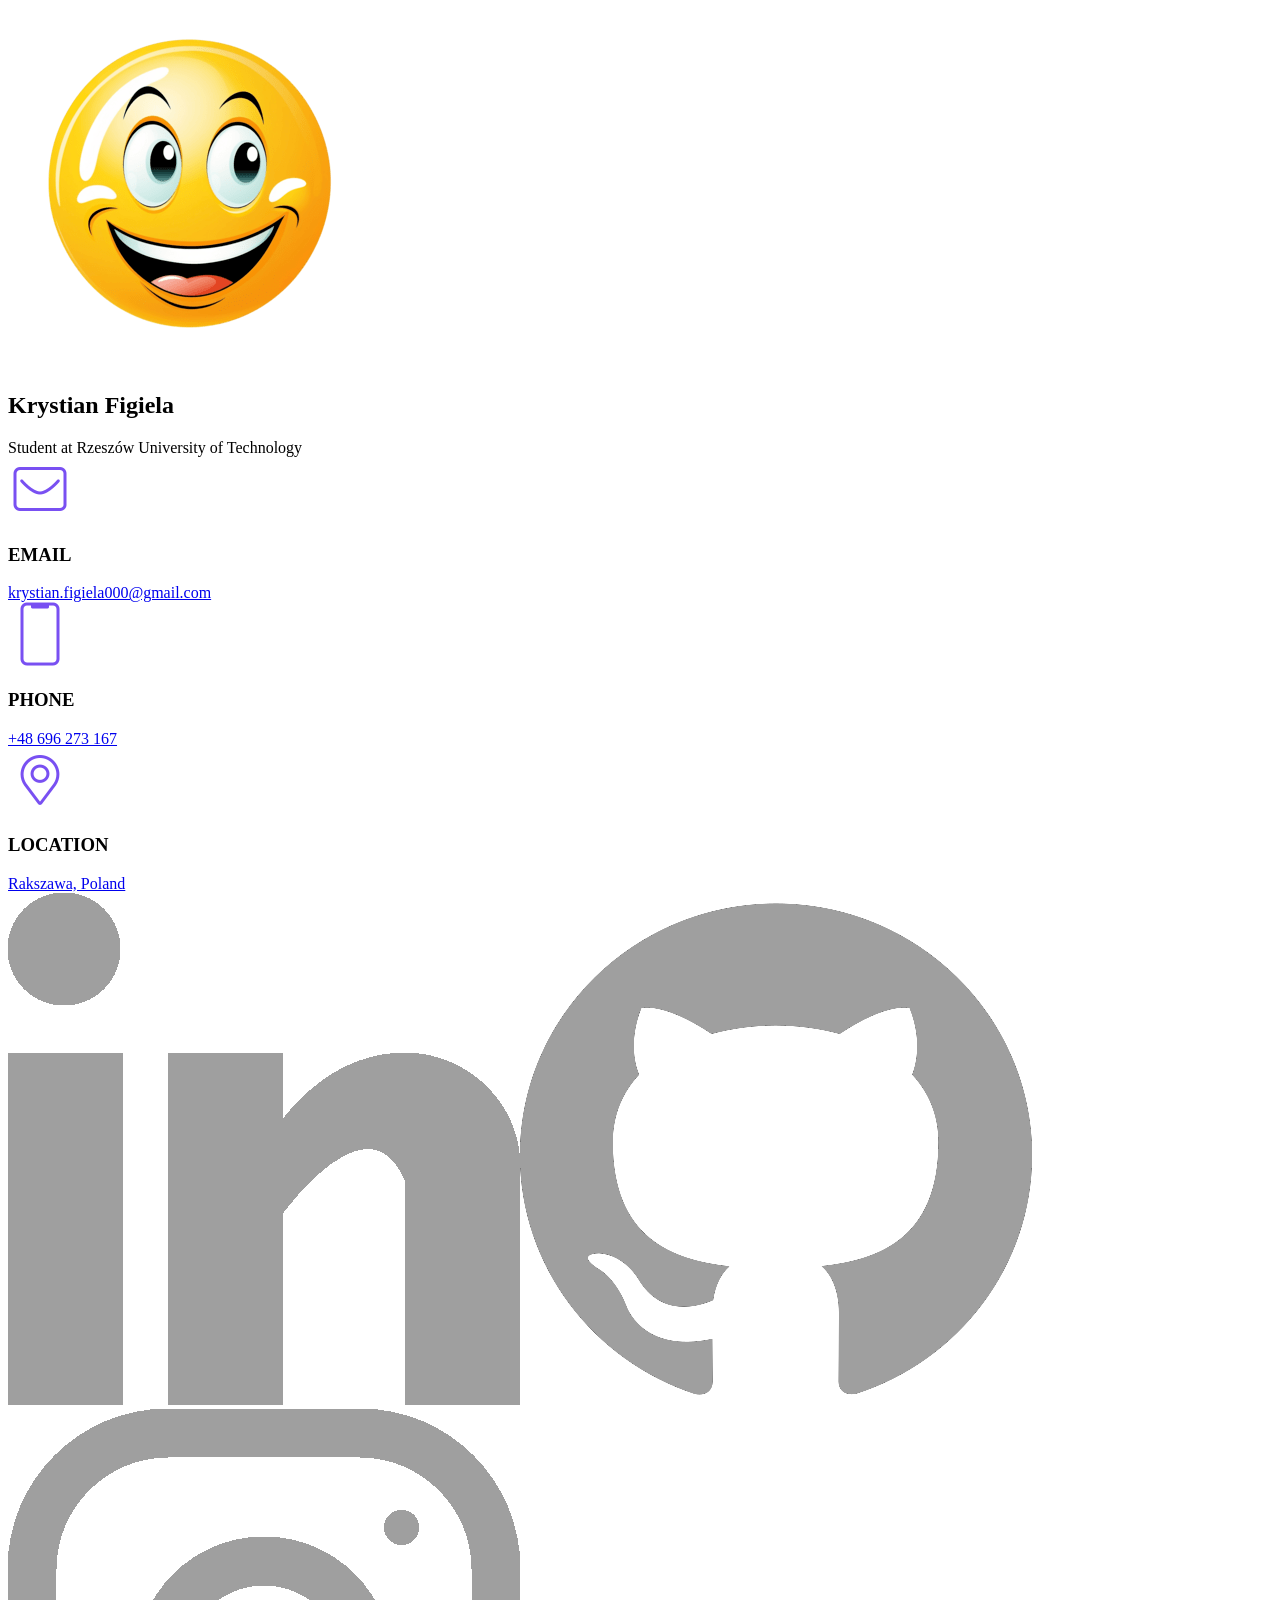
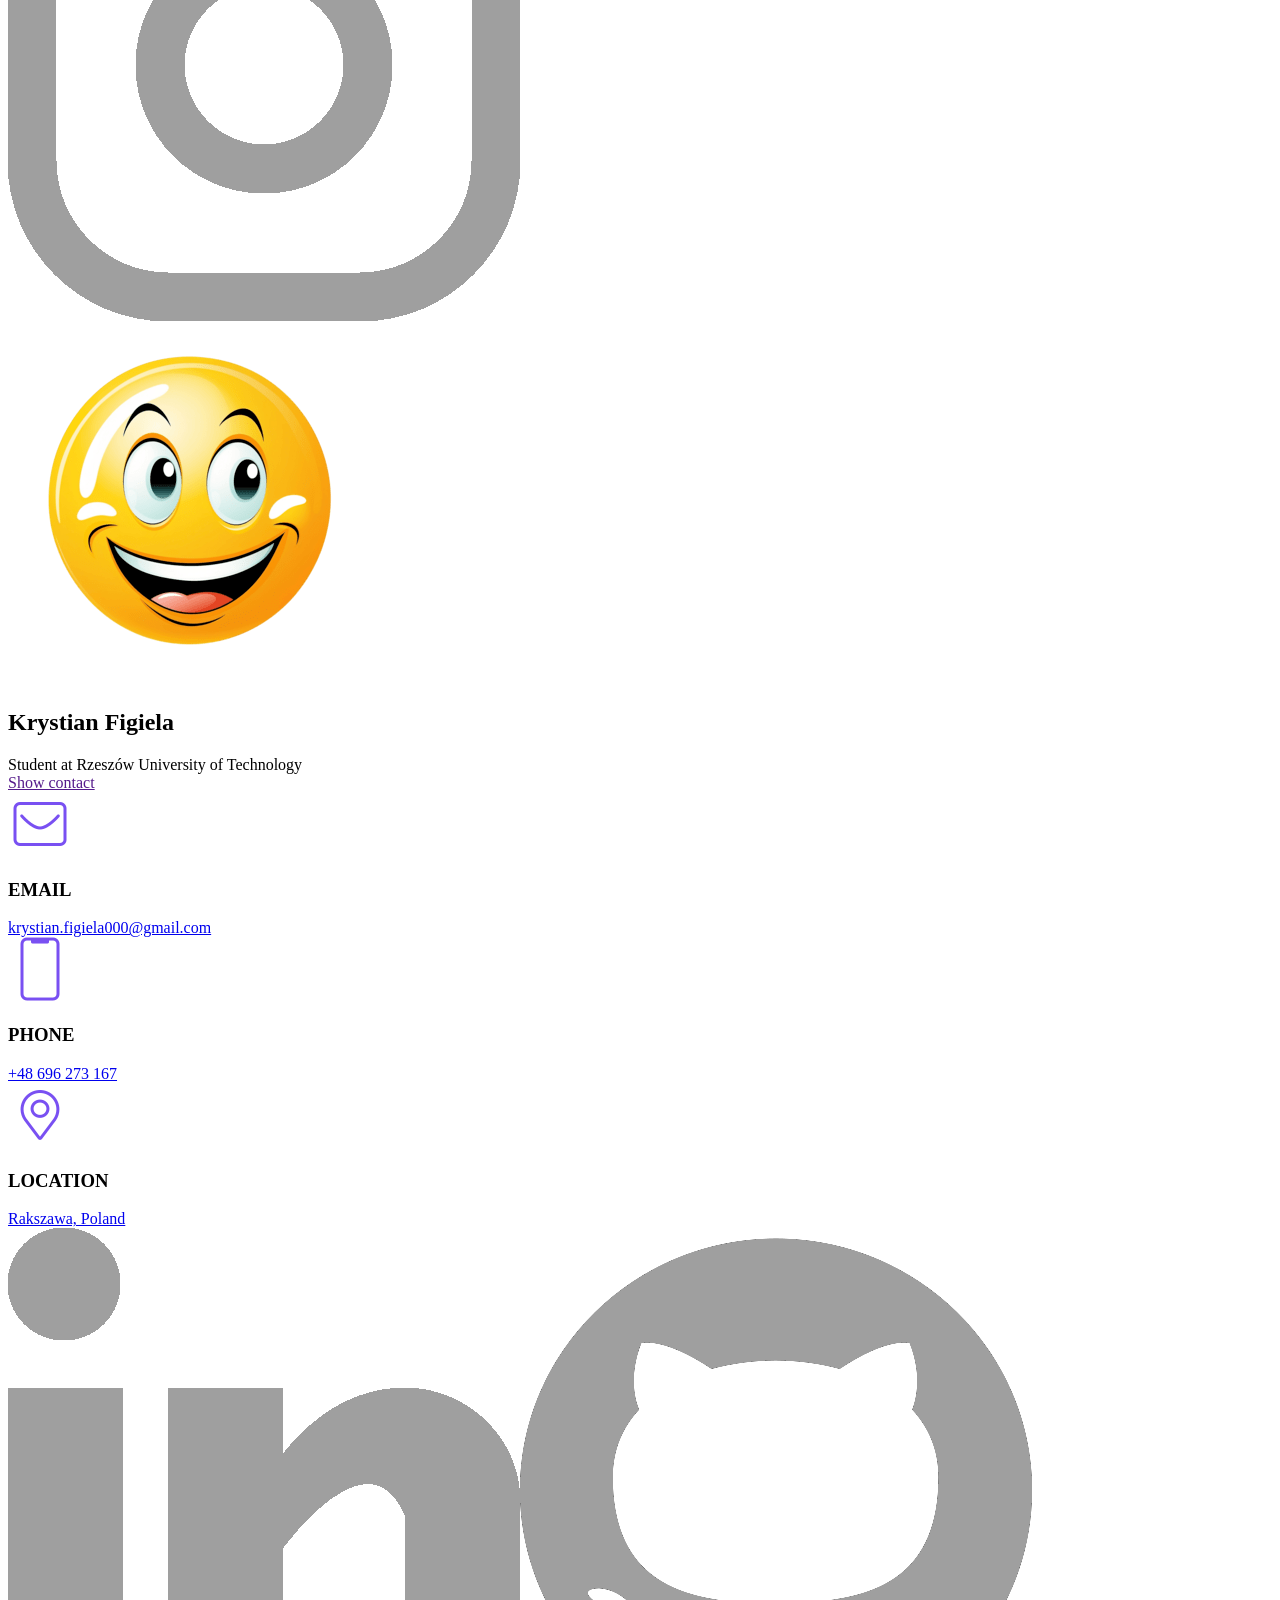
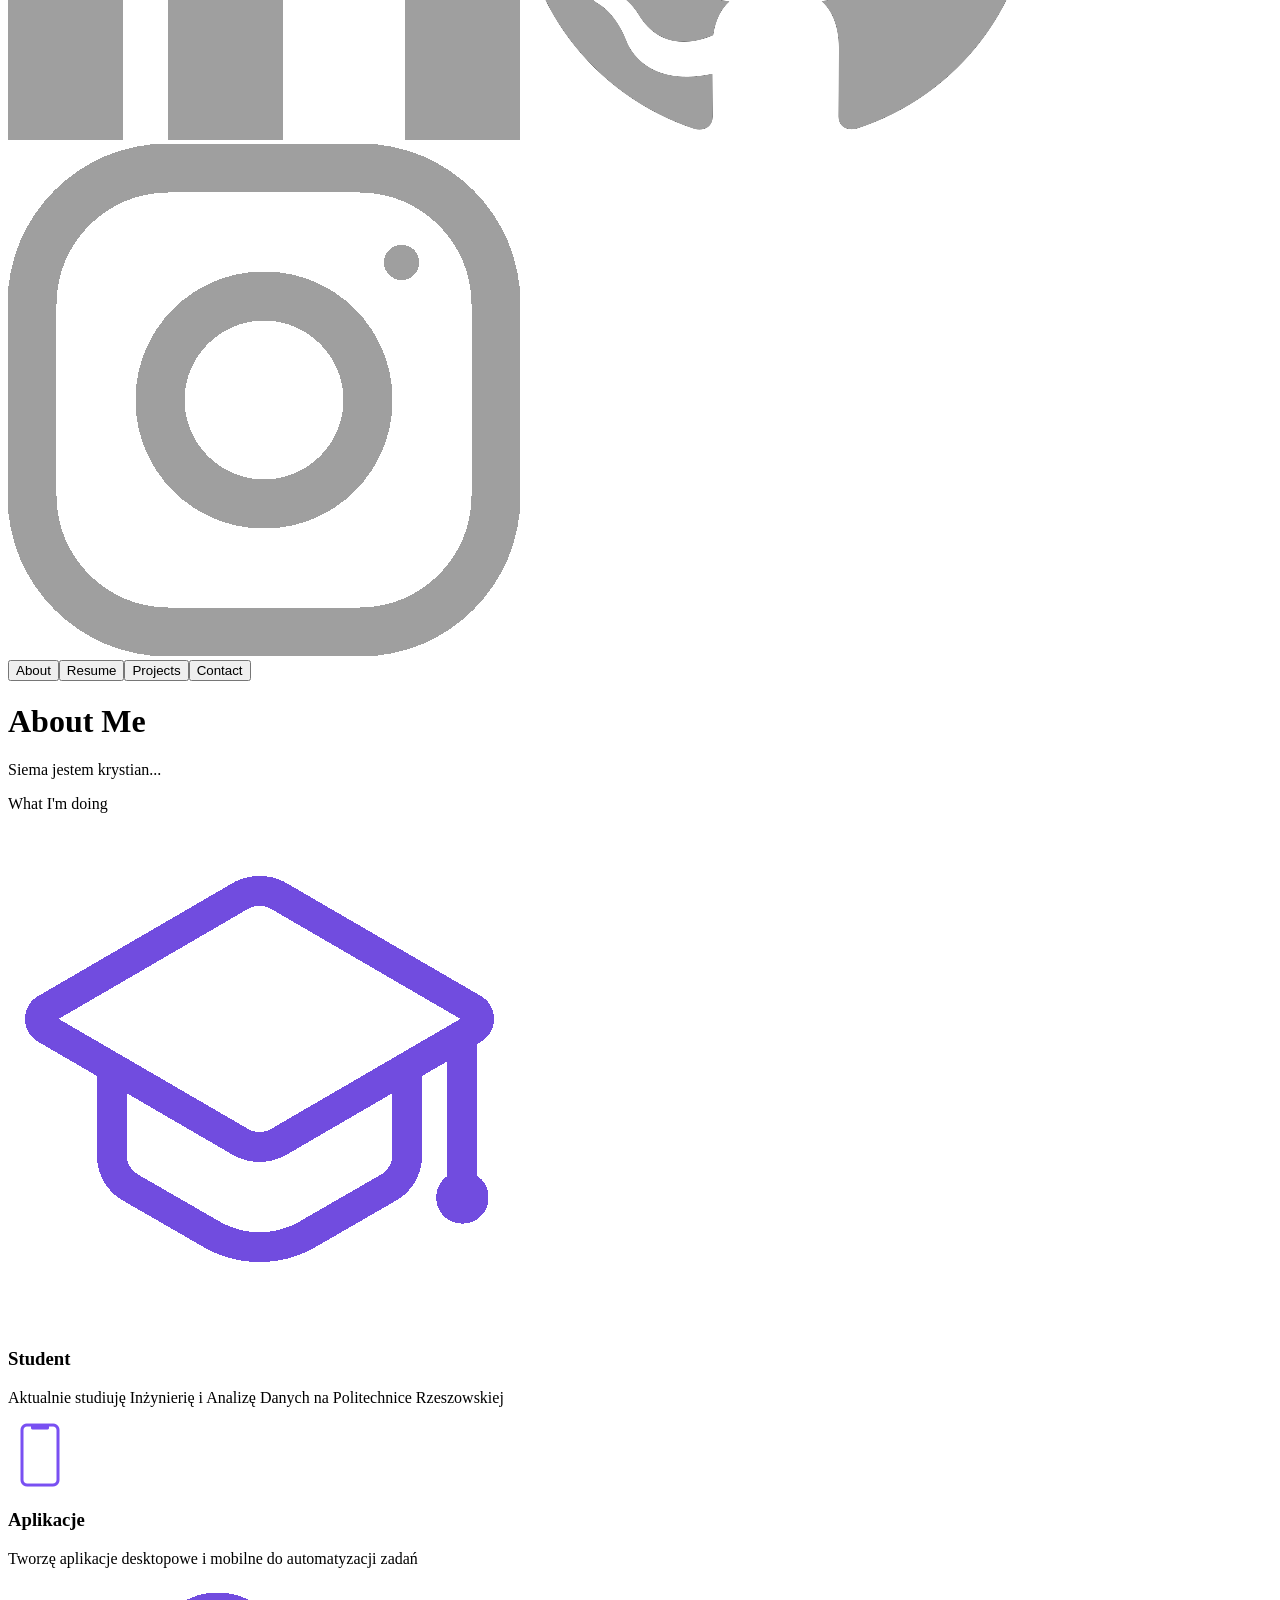
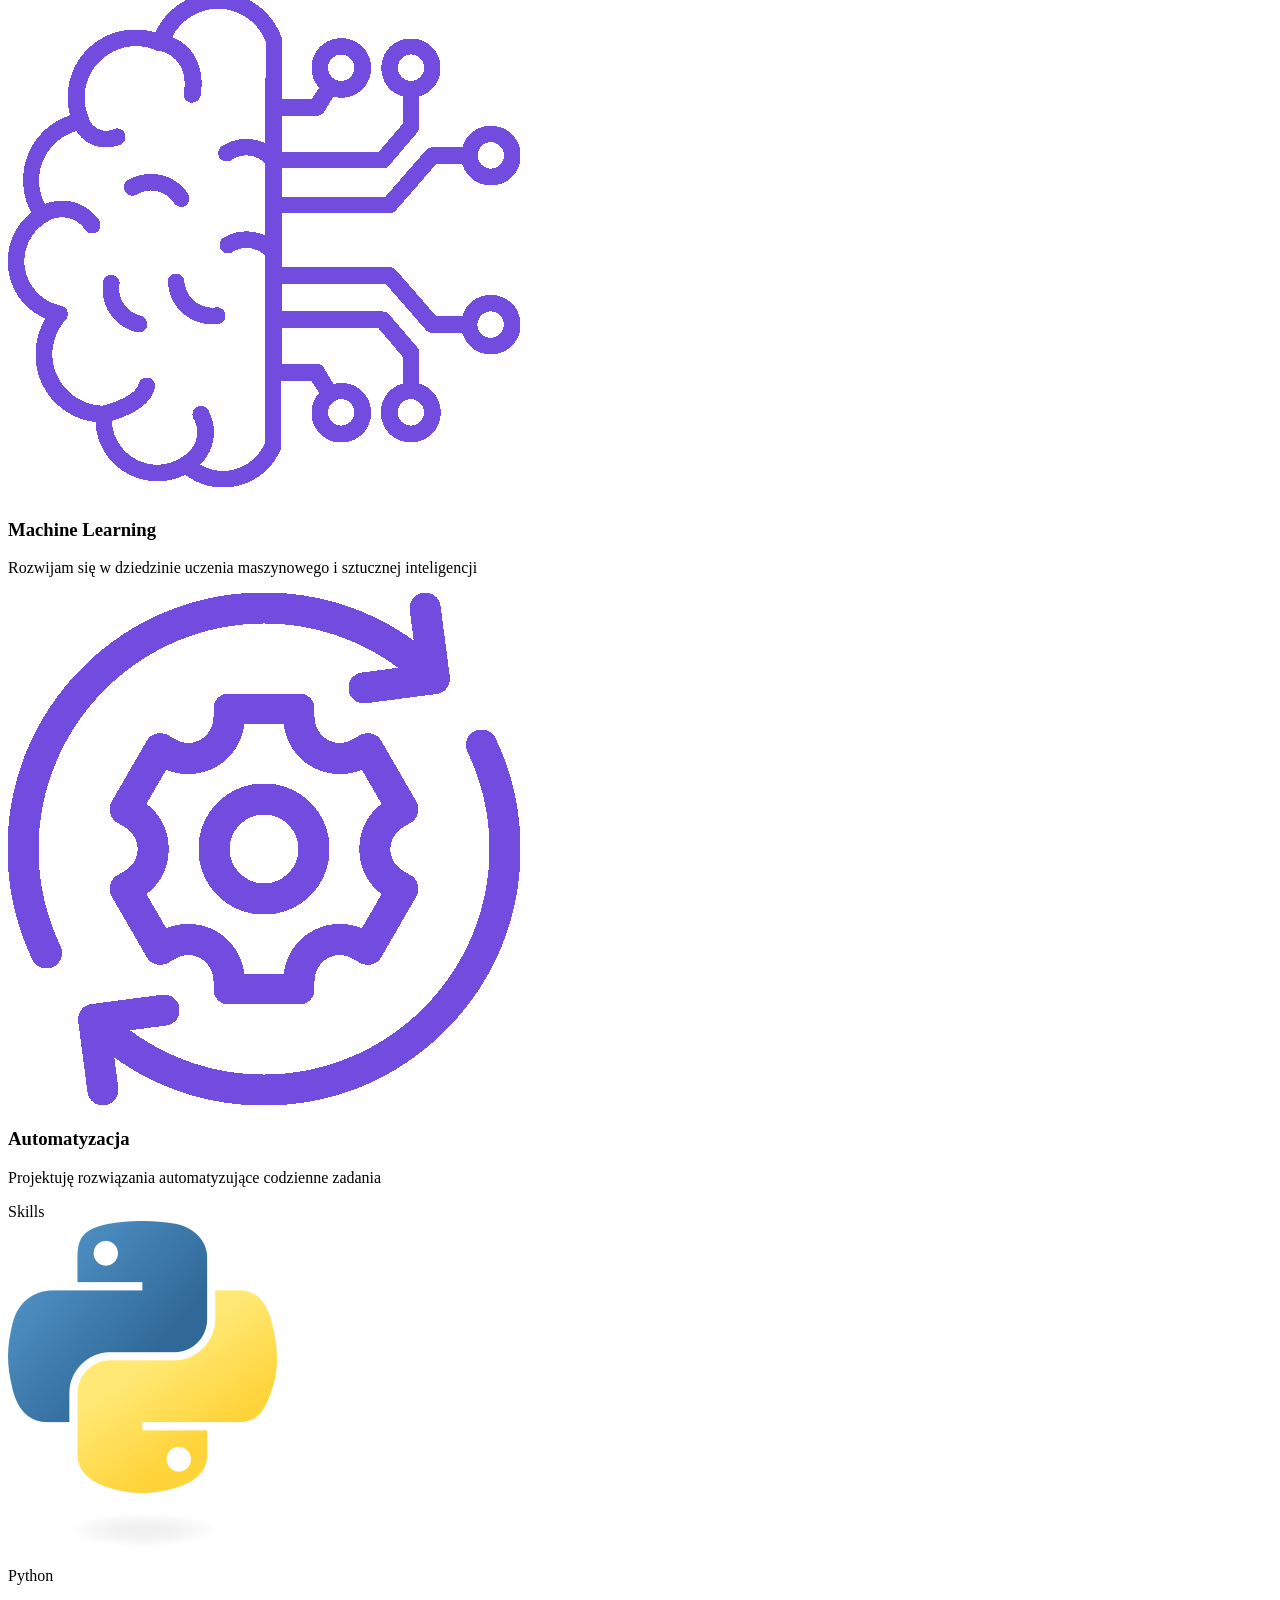
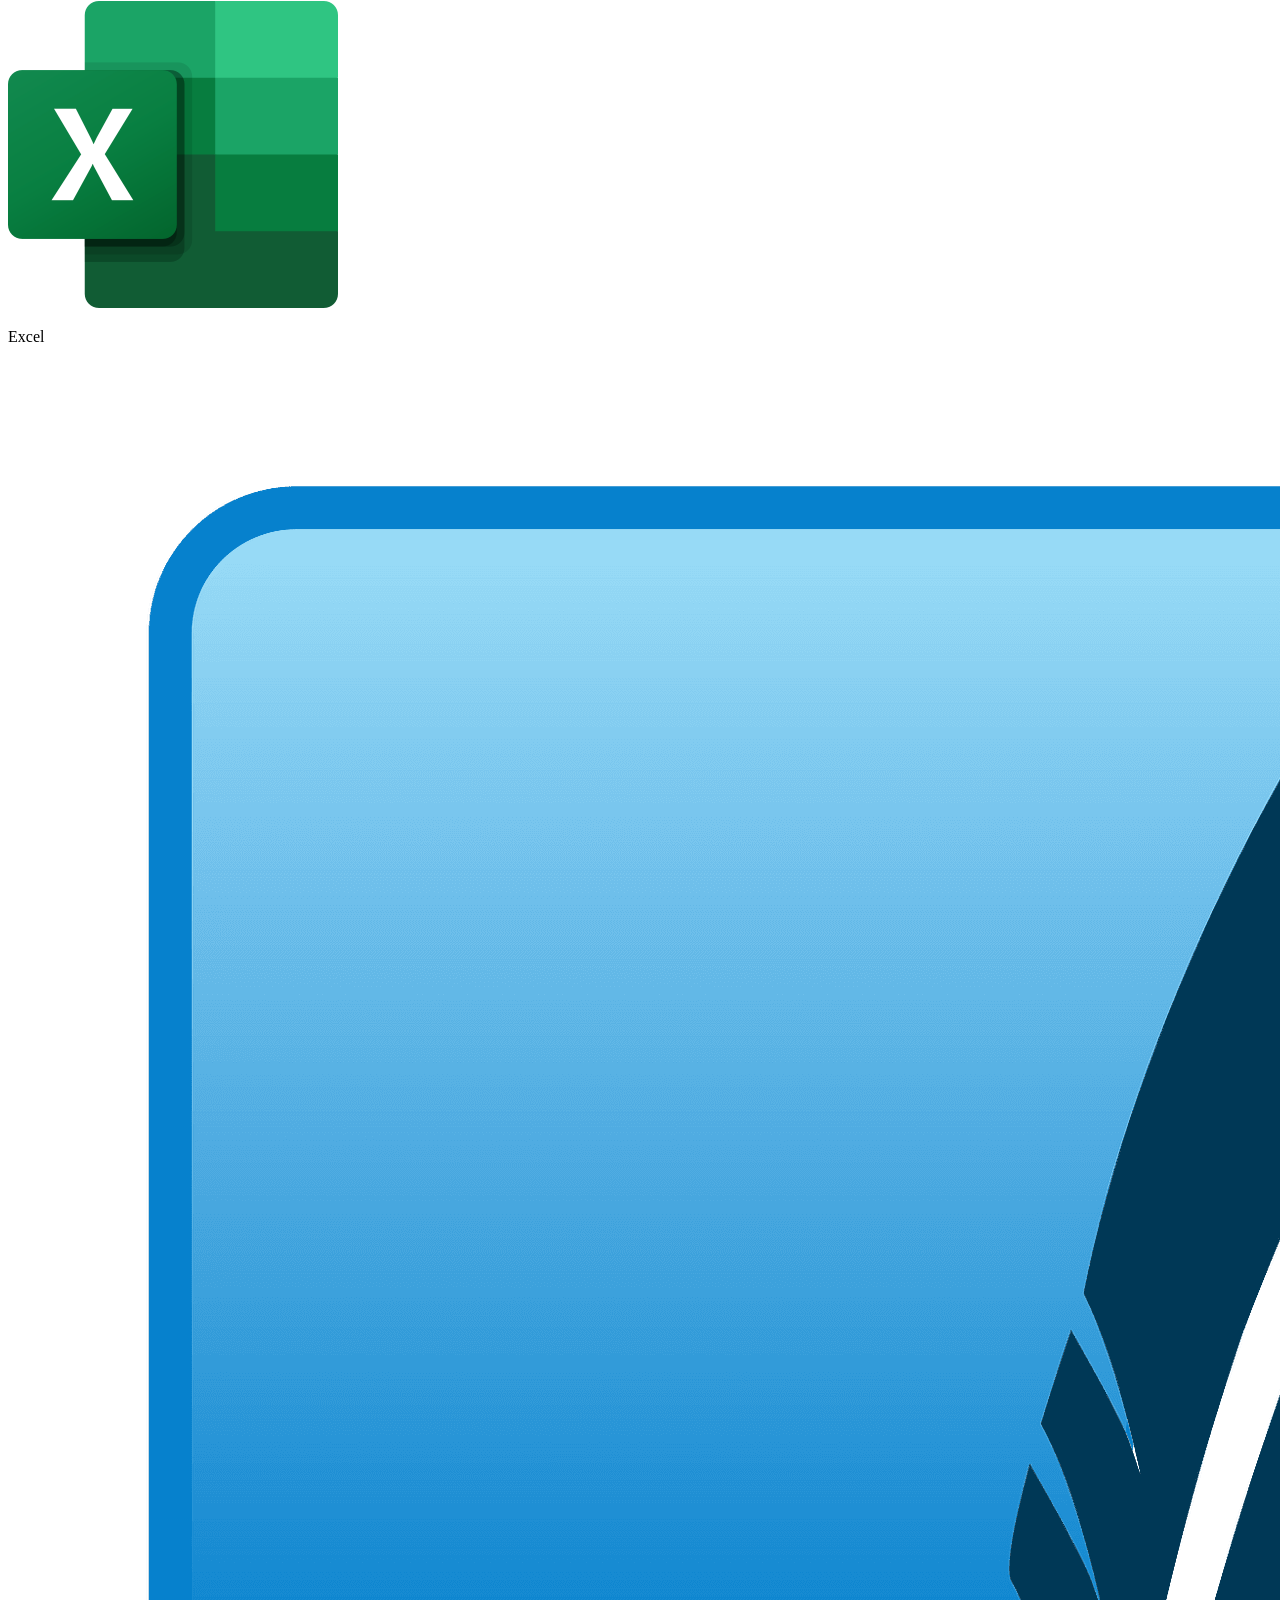
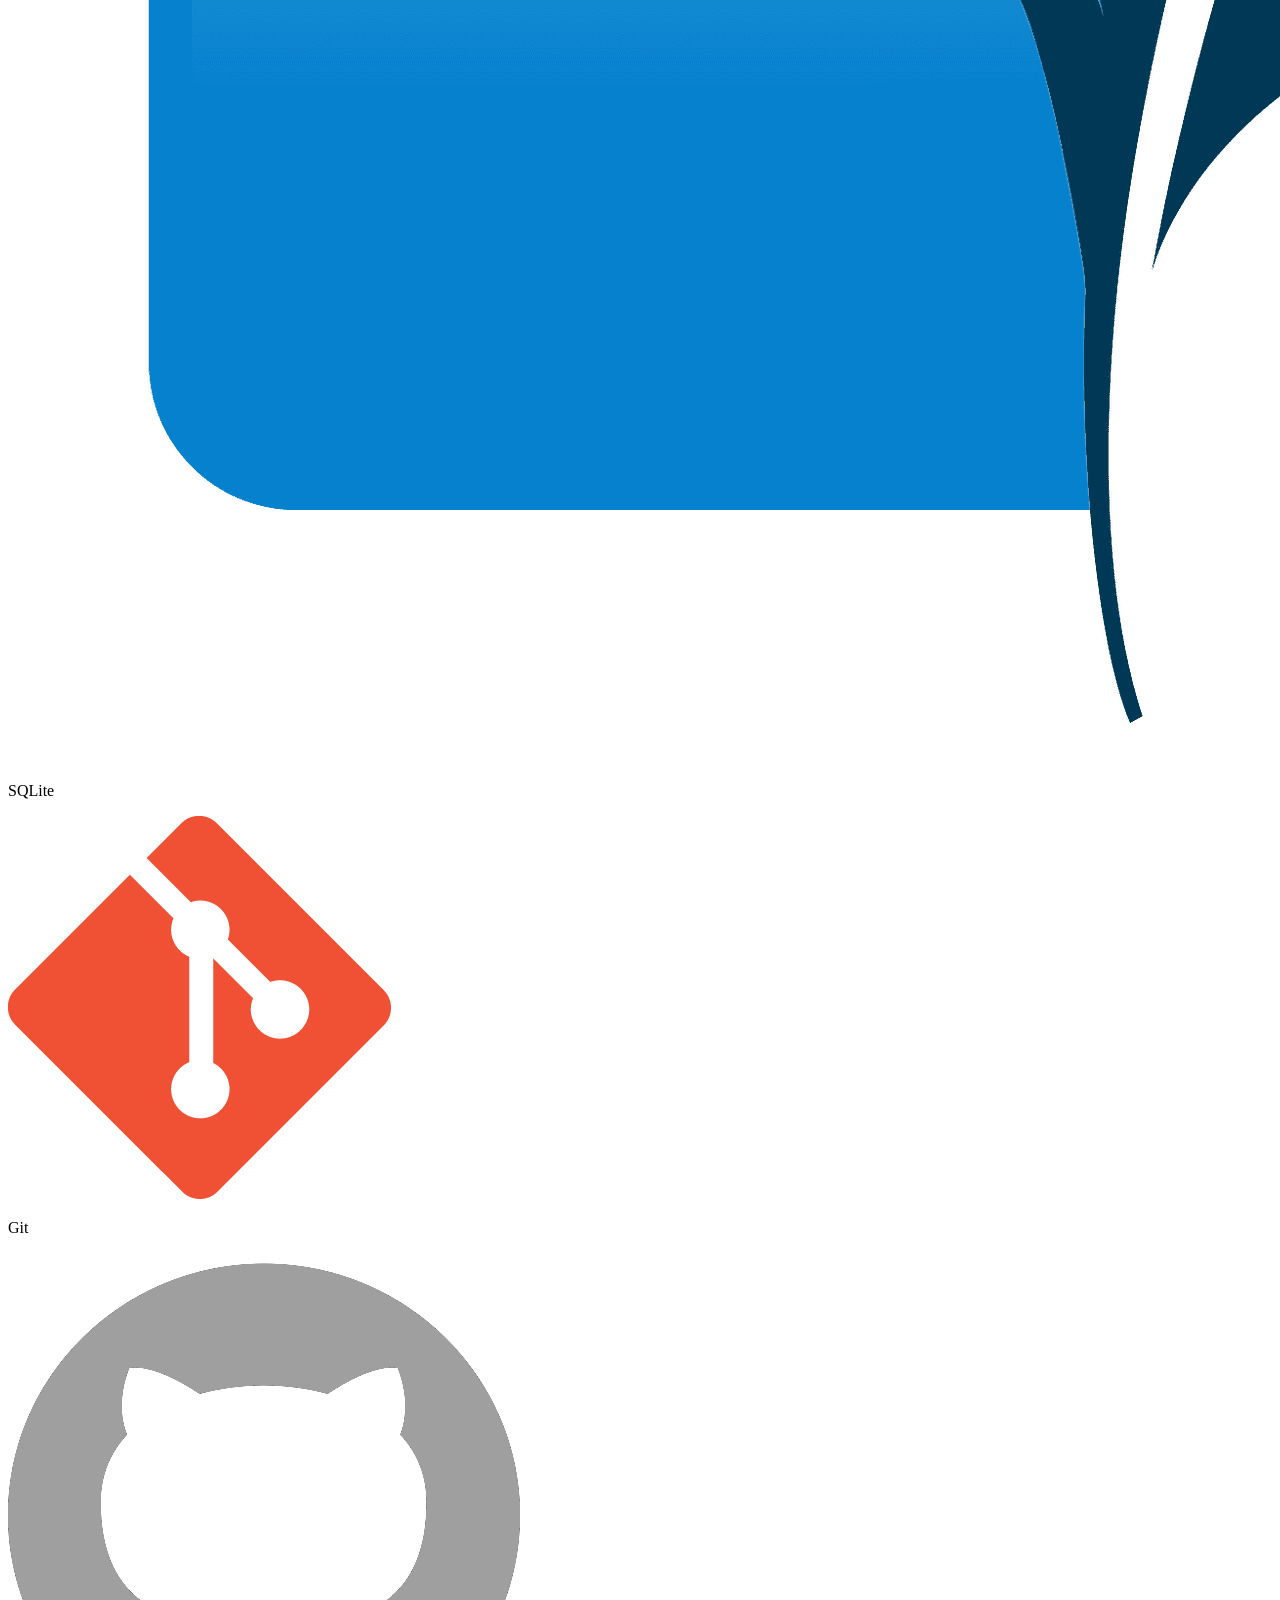
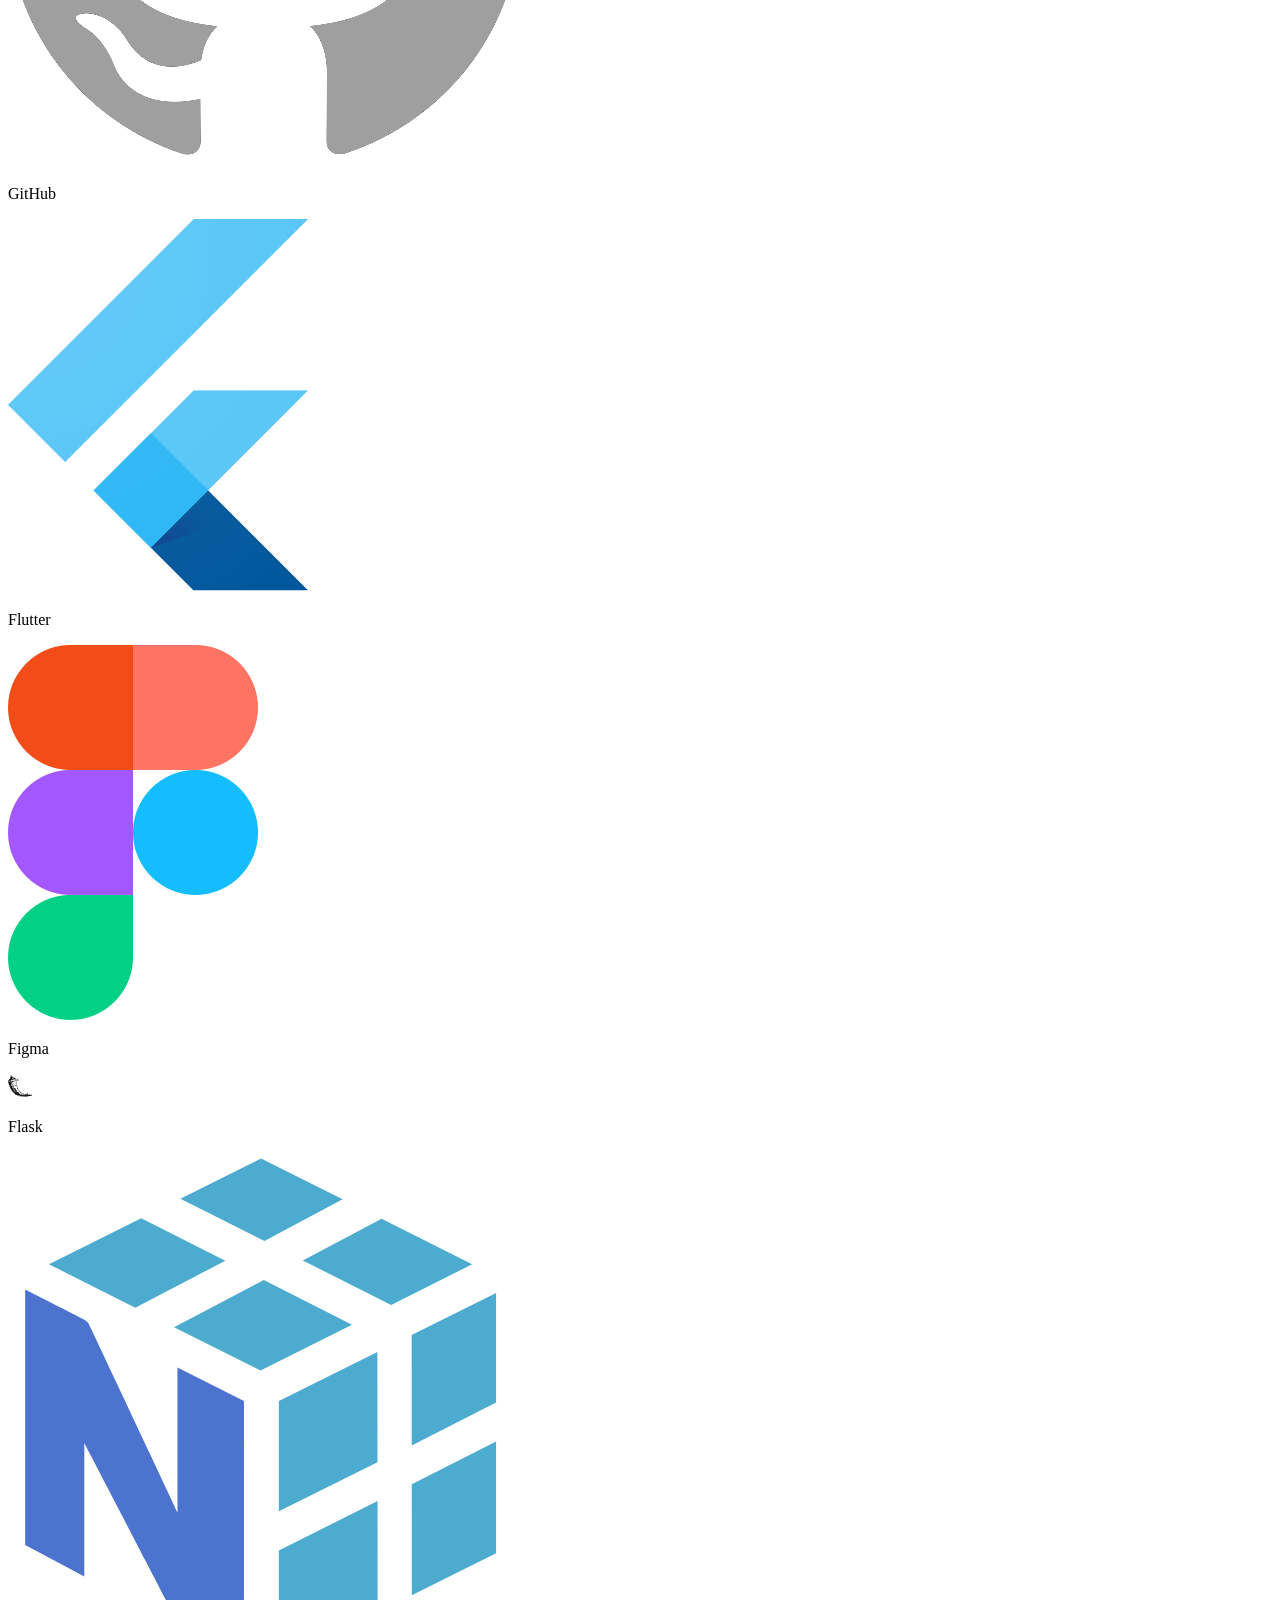
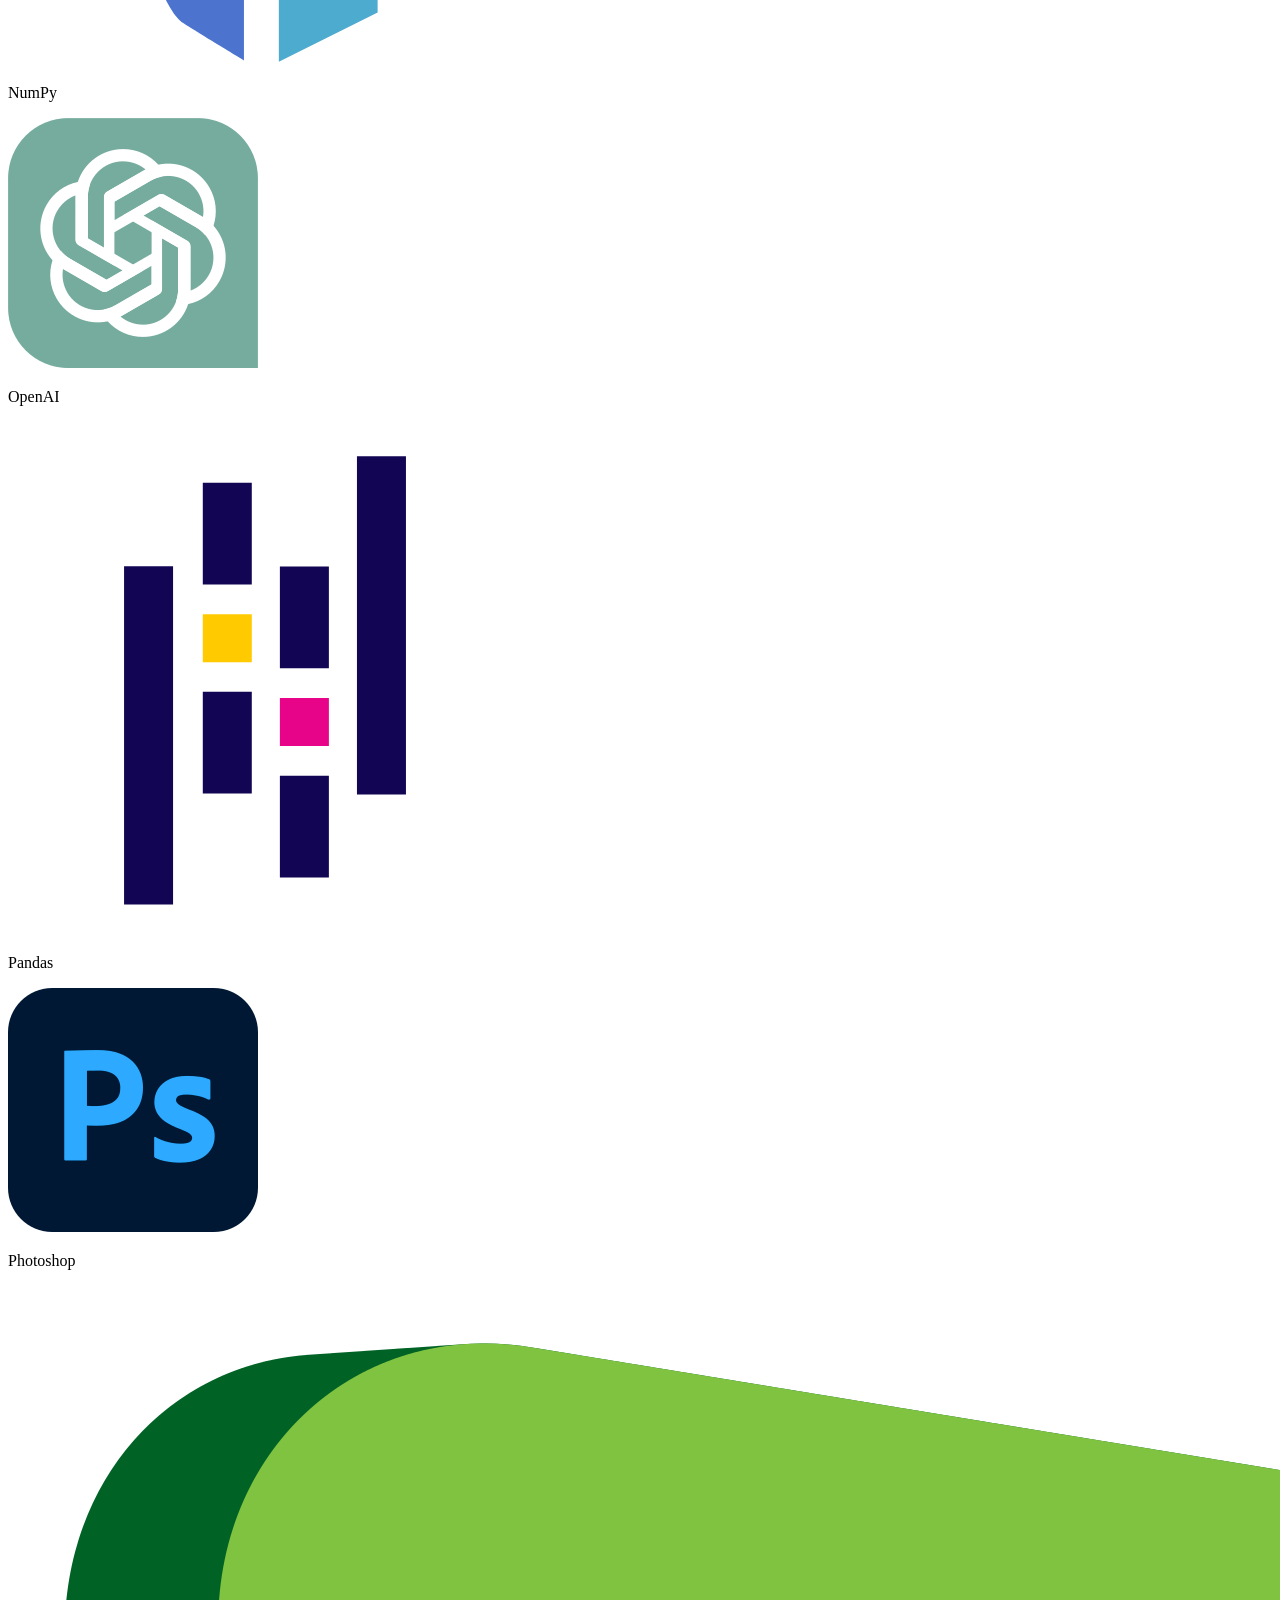
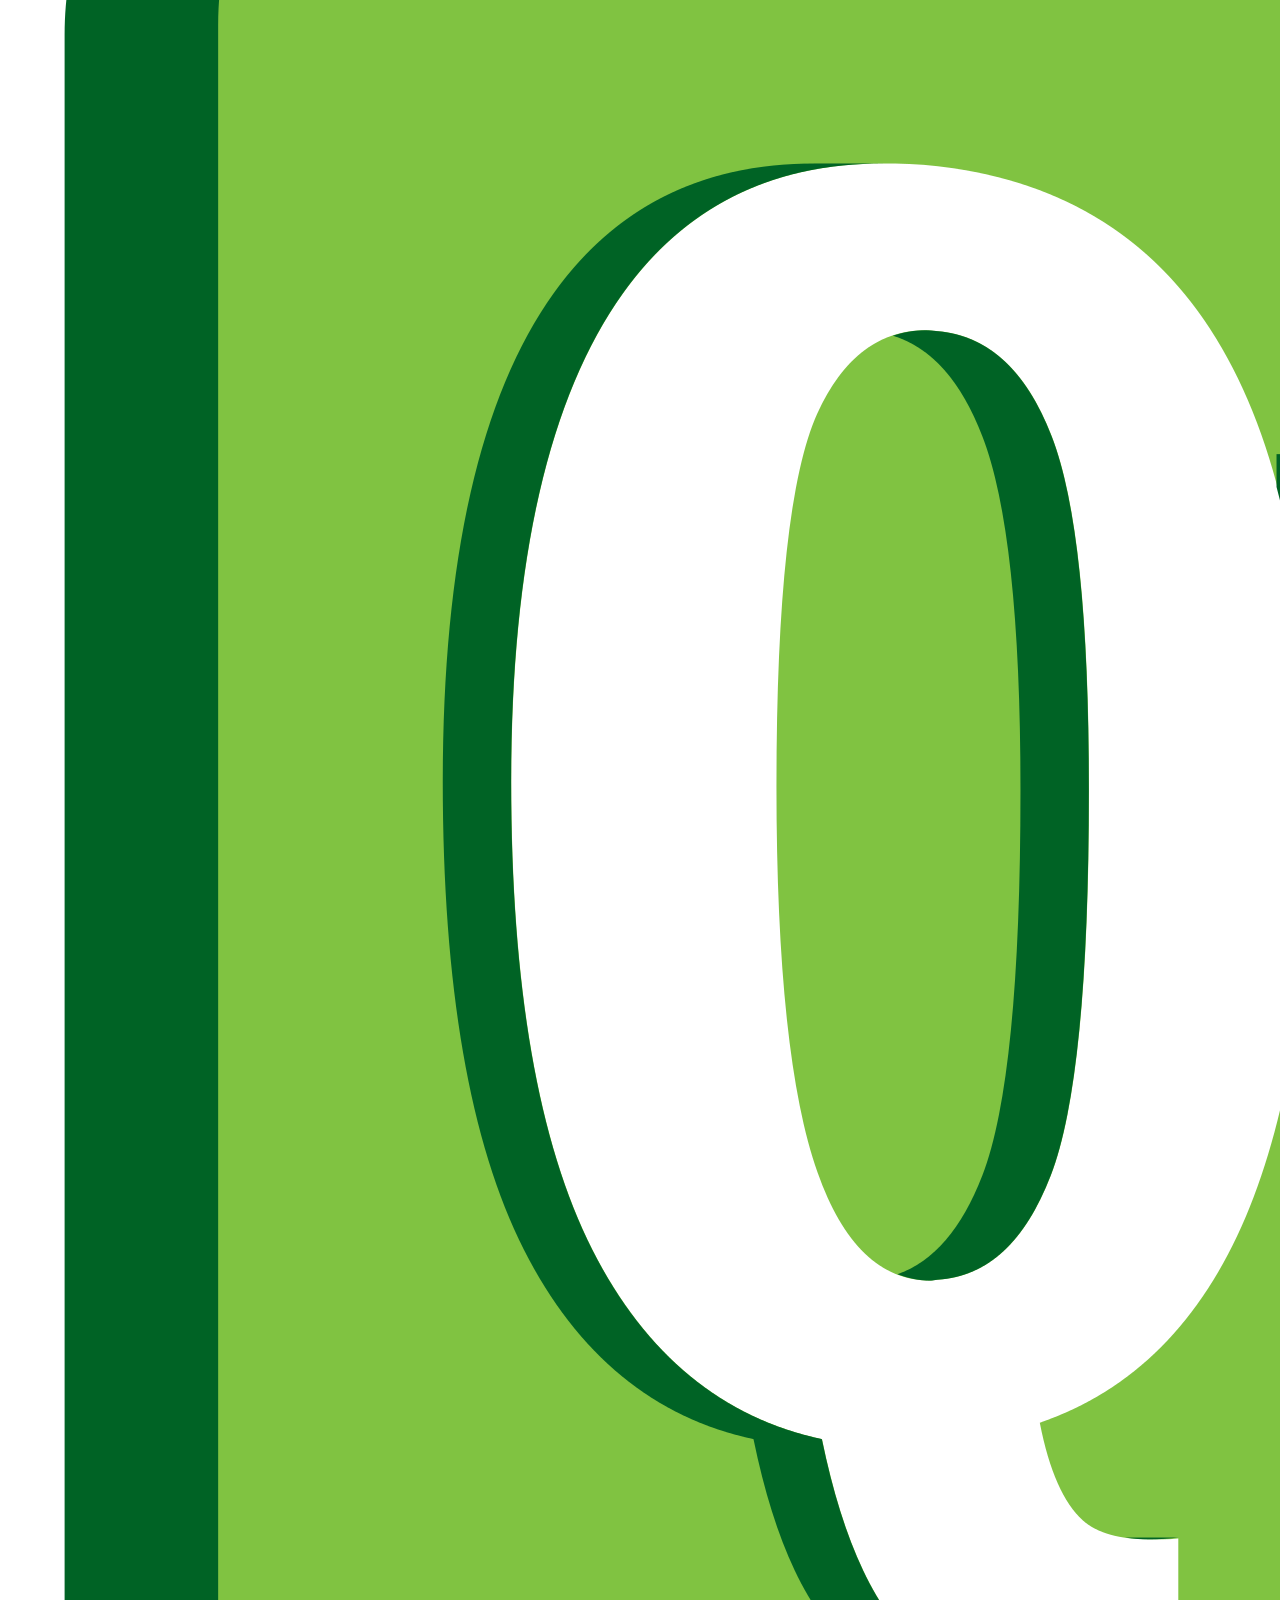
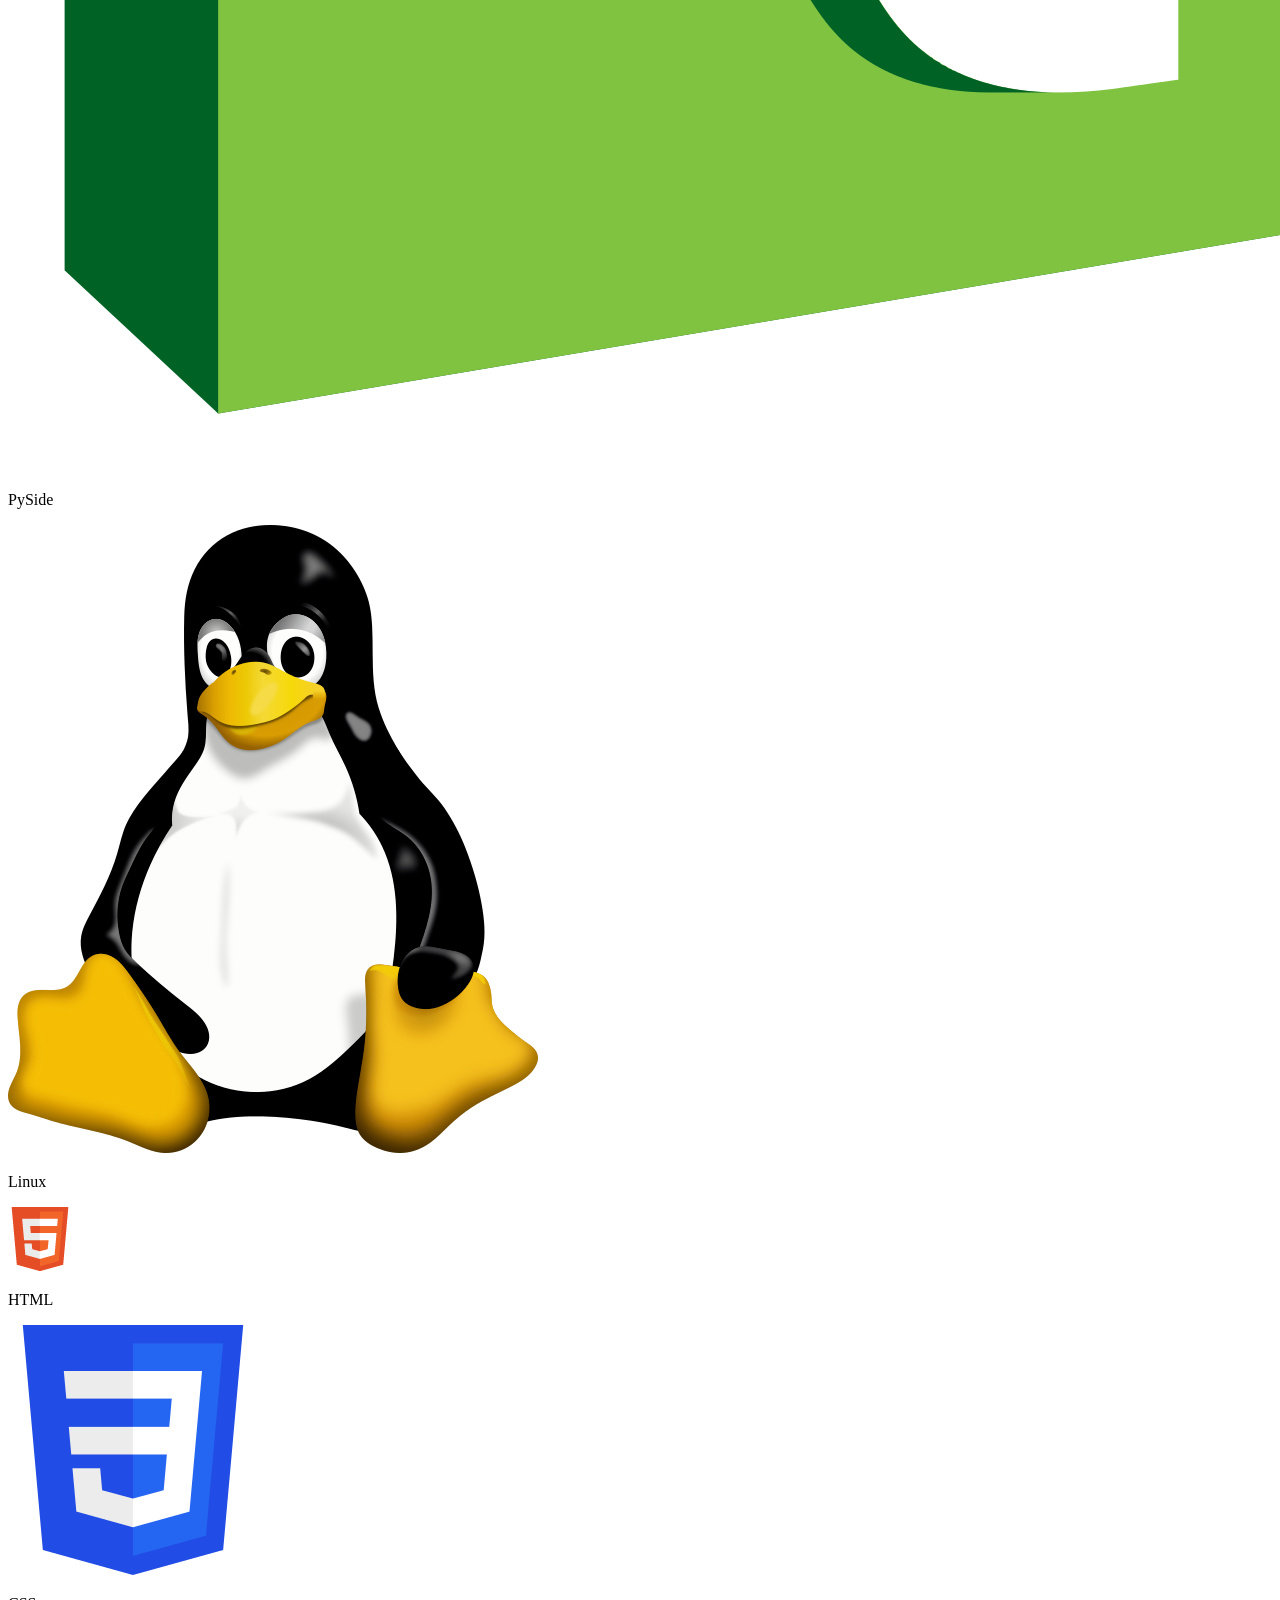
==== index.html @ 193aaa80 "Updates" ====
<!DOCTYPE html><!--6JRouvUdX8u1WV_jQBTAq--><html lang="en"><head><meta charSet="utf-8"/><meta name="viewport" content="width=device-width, initial-scale=1"/><link rel="preload" href="/portfolio/_next/static/media/569ce4b8f30dc480-s.p.woff2" as="font" crossorigin="" type="font/woff2"/><link rel="preload" href="/portfolio/_next/static/media/93f479601ee12b01-s.p.woff2" as="font" crossorigin="" type="font/woff2"/><link rel="preload" as="image" href="/smile.png"/><link rel="preload" as="image" href="/icons/email.png"/><link rel="preload" as="image" href="/icons/phone.png"/><link rel="preload" as="image" href="/icons/location.png"/><link rel="preload" as="image" href="/icons/linkedin.png"/><link rel="preload" as="image" href="/icons/github.png"/><link rel="preload" as="image" href="/icons/instagram.png"/><link rel="preload" as="image" href="/icons/graduation.png"/><link rel="preload" as="image" href="/icons/machinelearning.png"/><link rel="preload" as="image" href="/icons/automation.png"/><link rel="stylesheet" href="/portfolio/_next/static/css/88b9f5693d49db1e.css" data-precedence="next"/><link rel="preload" as="script" fetchPriority="low" href="/portfolio/_next/static/chunks/webpack-cee12e2481105ddf.js"/><script src="/portfolio/_next/static/chunks/4bd1b696-c023c6e3521b1417.js" async=""></script><script src="/portfolio/_next/static/chunks/255-8971974ce30427a0.js" async=""></script><script src="/portfolio/_next/static/chunks/main-app-15883cec16349235.js" async=""></script><script src="/portfolio/_next/static/chunks/app/page-80272189792e16bb.js" async=""></script><meta name="next-size-adjust" content=""/><title>Krystian Figiela</title><meta name="description" content="Portfolio of Krystian Figiela"/><link rel="icon" href="/portfolio/favicon.ico" type="image/x-icon" sizes="16x16"/><script src="/portfolio/_next/static/chunks/polyfills-42372ed130431b0a.js" noModule=""></script></head><body class="__variable_062a20 __variable_f9491c antialiased"><div hidden=""><!--$--><!--/$--></div><div class="flex flex-col items-center pt-4 gap-4 xl:gap-6 xl:pt-24 xl:flex-row xl:items-start xl:justify-center xl:max-w-7xl xl:mx-auto xl:px-4"><section class="left-section_desktop sticky h-fit top-16"><img src="/smile.png" alt="Profile picture" class="w-40 h-40 bg-[#353536] mx-auto mt-8 mb-3 rounded-xl"/><h2 class="text-2xl font-bold">Krystian Figiela</h2><div class="status">Student at Rzeszów University of Technology</div><div class="divider"></div><div class="left-block"><a href="mailto:krystian.figiela000@gmail.com" target="_blank"><img src="/icons/email.png" alt="email"/></a><div class="left-block-info"><h3>EMAIL</h3><a href="mailto:krystian.figiela000@gmail.com" target="_blank">krystian.figiela000@gmail.com</a></div></div><div class="left-block"><a href="tel:+48696273167"><img src="/icons/phone.png" alt="phone"/></a><div class="left-block-info"><h3>PHONE</h3><a href="tel:+48696273167">+48 696 273 167</a></div></div><div class="left-block"><a href="https://www.google.com/maps/place/Rakszawa" target="_blank"><img src="/icons/location.png" alt="location"/></a><div class="left-block-info"><h3>LOCATION</h3><a href="https://www.google.com/maps/place/Rakszawa" target="_blank">Rakszawa, Poland</a></div></div><div class="flex flex-row gap-4 justify-center my-3"><a href="https://www.linkedin.com/in/krystian-figiela/" target="_blank"><img src="/icons/linkedin.png" alt="linkedin" class="social-logo"/></a><a href="https://github.com/kris-devv" target="_blank"><img src="/icons/github.png" alt="github" class="social-logo"/></a><a href="https://www.instagram.com/kris.figiela/" target="_blank"><img src="/icons/instagram.png" alt="instagram" class="social-logo"/></a></div></section><section class="left-section_mobile relative"><div class="flex flex-row"><img src="/smile.png" alt="Profile picture" class="w-30 h-30 bg-[#353536] ml-8 mt-8 mb-4 rounded-xl"/><div class="my-auto ml-6"><h2 class="text-2xl font-bold mb-3">Krystian Figiela</h2><div class="status">Student at Rzeszów University of Technology</div></div></div><a href="" class="show-contact">Show contact</a><div class="divider"></div><div class="flex flex-row flex-wrap"><div class="left-block"><a href="mailto:krystian.figiela000@gmail.com" target="_blank"><img src="/icons/email.png" alt="email"/></a><div class="left-block-info"><h3>EMAIL</h3><a href="mailto:krystian.figiela000@gmail.com" target="_blank">krystian.figiela000@gmail.com</a></div></div><div class="left-block"><a href="tel:+48696273167"><img src="/icons/phone.png" alt="phone"/></a><div class="left-block-info"><h3>PHONE</h3><a href="tel:+48696273167">+48 696 273 167</a></div></div><div class="left-block"><a href="https://www.google.com/maps/place/Rakszawa" target="_blank"><img src="/icons/location.png" alt="location"/></a><div class="left-block-info"><h3>LOCATION</h3><a href="https://www.google.com/maps/place/Rakszawa" target="_blank">Rakszawa, Poland</a></div></div></div><div class="divider"></div><div class="flex flex-row gap-4 my-3 mb-6 ml-8 xl:justify-center xl:mb-0"><a href="https://www.linkedin.com/in/krystian-figiela/" target="_blank"><img src="/icons/linkedin.png" alt="linkedin" class="social-logo"/></a><a href="https://github.com/kris-devv" target="_blank"><img src="/icons/github.png" alt="github" class="social-logo"/></a><a href="https://www.instagram.com/kris.figiela/" target="_blank"><img src="/icons/instagram.png" alt="instagram" class="social-logo"/></a></div></section><div><div class="right-section relative"><nav class="navbar absolute right-0"><button class="text-[#714CDF]">About</button><button class="text-white">Resume</button><button class="text-white">Projects</button><button class="text-white">Contact</button></nav><div><h1 class="content-title">About Me</h1><div class="big-divider"></div><p class="content-text mb-7">Siema jestem krystian...</p><div class="content-subtitle">What I&#x27;m doing</div><div class="grid grid-cols-1 gap-6 sm:grid-cols-2 lg:grid-cols-4"><div class="group relative overflow-hidden rounded-xl bg-gradient-to-br from-[#282829] via-[#282829] to-[#1E1E1F] p-6 shadow-[1px_2px_3px_0px] shadow-[#714CDF] transition-all duration-300 hover:shadow-[2px_4px_6px_0px] hover:shadow-[#714CDF]"><div class="mb-6 flex h-16 w-16 items-center justify-center rounded-xl bg-[#714CDF]/10 text-[#714CDF]"><img src="/icons/graduation.png" alt="Student" class="h-8 w-8 transition-transform duration-300 group-hover:scale-110"/></div><h3 class="mb-2 text-xl font-bold text-white">Student</h3><p class="text-sm leading-relaxed text-gray-400">Aktualnie studiuję Inżynierię i Analizę Danych na Politechnice Rzeszowskiej</p></div><div class="group relative overflow-hidden rounded-xl bg-gradient-to-br from-[#282829] via-[#282829] to-[#1E1E1F] p-6 shadow-[1px_2px_3px_0px] shadow-[#714CDF] transition-all duration-300 hover:shadow-[2px_4px_6px_0px] hover:shadow-[#714CDF]"><div class="mb-6 flex h-16 w-16 items-center justify-center rounded-xl bg-[#714CDF]/10 text-[#714CDF]"><img src="/icons/phone.png" alt="Aplikacje" class="h-8 w-8 transition-transform duration-300 group-hover:scale-110"/></div><h3 class="mb-2 text-xl font-bold text-white">Aplikacje</h3><p class="text-sm leading-relaxed text-gray-400">Tworzę aplikacje desktopowe i mobilne do automatyzacji zadań</p></div><div class="group relative overflow-hidden rounded-xl bg-gradient-to-br from-[#282829] via-[#282829] to-[#1E1E1F] p-6 shadow-[1px_2px_3px_0px] shadow-[#714CDF] transition-all duration-300 hover:shadow-[2px_4px_6px_0px] hover:shadow-[#714CDF]"><div class="mb-6 flex h-16 w-16 items-center justify-center rounded-xl bg-[#714CDF]/10 text-[#714CDF]"><img src="/icons/machinelearning.png" alt="Machine Learning" class="h-8 w-8 transition-transform duration-300 group-hover:scale-110"/></div><h3 class="mb-2 text-xl font-bold text-white">Machine Learning</h3><p class="text-sm leading-relaxed text-gray-400">Rozwijam się w dziedzinie uczenia maszynowego i sztucznej inteligencji</p></div><div class="group relative overflow-hidden rounded-xl bg-gradient-to-br from-[#282829] via-[#282829] to-[#1E1E1F] p-6 shadow-[1px_2px_3px_0px] shadow-[#714CDF] transition-all duration-300 hover:shadow-[2px_4px_6px_0px] hover:shadow-[#714CDF]"><div class="mb-6 flex h-16 w-16 items-center justify-center rounded-xl bg-[#714CDF]/10 text-[#714CDF]"><img src="/icons/automation.png" alt="Automatyzacja" class="h-8 w-8 transition-transform duration-300 group-hover:scale-110"/></div><h3 class="mb-2 text-xl font-bold text-white">Automatyzacja</h3><p class="text-sm leading-relaxed text-gray-400">Projektuję rozwiązania automatyzujące codzienne zadania</p></div></div><div class="content-subtitle">Skills</div><div class="skills-container"><div class="skills-track"><div class="about-skill"><img src="/icons/python.png" alt="Python" loading="lazy"/><p>Python</p></div><div class="about-skill"><img src="/icons/excel.png" alt="Excel" loading="lazy"/><p>Excel</p></div><div class="about-skill"><img src="/icons/sqlite.png" alt="SQLite" loading="lazy"/><p>SQLite</p></div><div class="about-skill"><img src="/icons/git.png" alt="Git" loading="lazy"/><p>Git</p></div><div class="about-skill"><img src="/icons/github.png" alt="GitHub" loading="lazy"/><p>GitHub</p></div><div class="about-skill"><img src="/icons/flutter.png" alt="Flutter" loading="lazy"/><p>Flutter</p></div><div class="about-skill"><img src="/icons/figma.png" alt="Figma" loading="lazy"/><p>Figma</p></div><div class="about-skill"><img src="/icons/flask.png" alt="Flask" loading="lazy"/><p>Flask</p></div><div class="about-skill"><img src="/icons/numpy.png" alt="NumPy" loading="lazy"/><p>NumPy</p></div><div class="about-skill"><img src="/icons/openai.png" alt="OpenAI" loading="lazy"/><p>OpenAI</p></div><div class="about-skill"><img src="/icons/pandas.png" alt="Pandas" loading="lazy"/><p>Pandas</p></div><div class="about-skill"><img src="/icons/photoshop.png" alt="Photoshop" loading="lazy"/><p>Photoshop</p></div><div class="about-skill"><img src="/icons/qt.png" alt="PySide" loading="lazy"/><p>PySide</p></div><div class="about-skill"><img src="/icons/linux.png" alt="Linux" loading="lazy"/><p>Linux</p></div><div class="about-skill"><img src="/icons/html.png" alt="HTML" loading="lazy"/><p>HTML</p></div><div class="about-skill"><img src="/icons/css.png" alt="CSS" loading="lazy"/><p>CSS</p></div><div class="about-skill"><img src="/icons/python.png" alt="Python" loading="lazy"/><p>Python</p></div><div class="about-skill"><img src="/icons/excel.png" alt="Excel" loading="lazy"/><p>Excel</p></div><div class="about-skill"><img src="/icons/sqlite.png" alt="SQLite" loading="lazy"/><p>SQLite</p></div><div class="about-skill"><img src="/icons/git.png" alt="Git" loading="lazy"/><p>Git</p></div><div class="about-skill"><img src="/icons/github.png" alt="GitHub" loading="lazy"/><p>GitHub</p></div><div class="about-skill"><img src="/icons/flutter.png" alt="Flutter" loading="lazy"/><p>Flutter</p></div><div class="about-skill"><img src="/icons/figma.png" alt="Figma" loading="lazy"/><p>Figma</p></div><div class="about-skill"><img src="/icons/flask.png" alt="Flask" loading="lazy"/><p>Flask</p></div><div class="about-skill"><img src="/icons/numpy.png" alt="NumPy" loading="lazy"/><p>NumPy</p></div><div class="about-skill"><img src="/icons/openai.png" alt="OpenAI" loading="lazy"/><p>OpenAI</p></div><div class="about-skill"><img src="/icons/pandas.png" alt="Pandas" loading="lazy"/><p>Pandas</p></div><div class="about-skill"><img src="/icons/photoshop.png" alt="Photoshop" loading="lazy"/><p>Photoshop</p></div><div class="about-skill"><img src="/icons/qt.png" alt="PySide" loading="lazy"/><p>PySide</p></div><div class="about-skill"><img src="/icons/linux.png" alt="Linux" loading="lazy"/><p>Linux</p></div><div class="about-skill"><img src="/icons/html.png" alt="HTML" loading="lazy"/><p>HTML</p></div><div class="about-skill"><img src="/icons/css.png" alt="CSS" loading="lazy"/><p>CSS</p></div></div></div></div></div><nav class="navbar-mobile"><button class="text-[#714CDF]">About</button><button class="text-white">Resume</button><button class="text-white">Projects</button><button class="text-white">Contact</button></nav></div></div><!--$--><!--/$--><script src="/portfolio/_next/static/chunks/webpack-cee12e2481105ddf.js" id="_R_" async=""></script><script>(self.__next_f=self.__next_f||[]).push([0])</script><script>self.__next_f.push([1,"1:\"$Sreact.fragment\"\n2:I[9766,[],\"\"]\n3:I[8924,[],\"\"]\ne:I[7150,[],\"\"]\n:HL[\"/portfolio/_next/static/media/569ce4b8f30dc480-s.p.woff2\",\"font\",{\"crossOrigin\":\"\",\"type\":\"font/woff2\"}]\n:HL[\"/portfolio/_next/static/media/93f479601ee12b01-s.p.woff2\",\"font\",{\"crossOrigin\":\"\",\"type\":\"font/woff2\"}]\n:HL[\"/portfolio/_next/static/css/88b9f5693d49db1e.css\",\"style\"]\n"])</script><script>self.__next_f.push([1,"0:{\"P\":null,\"b\":\"6JRouvUdX8u1WV_jQBTAq\",\"p\":\"/portfolio\",\"c\":[\"\",\"\"],\"i\":false,\"f\":[[[\"\",{\"children\":[\"__PAGE__\",{}]},\"$undefined\",\"$undefined\",true],[\"\",[\"$\",\"$1\",\"c\",{\"children\":[[[\"$\",\"link\",\"0\",{\"rel\":\"stylesheet\",\"href\":\"/portfolio/_next/static/css/88b9f5693d49db1e.css\",\"precedence\":\"next\",\"crossOrigin\":\"$undefined\",\"nonce\":\"$undefined\"}]],[\"$\",\"html\",null,{\"lang\":\"en\",\"children\":[\"$\",\"body\",null,{\"className\":\"__variable_062a20 __variable_f9491c antialiased\",\"children\":[\"$\",\"$L2\",null,{\"parallelRouterKey\":\"children\",\"error\":\"$undefined\",\"errorStyles\":\"$undefined\",\"errorScripts\":\"$undefined\",\"template\":[\"$\",\"$L3\",null,{}],\"templateStyles\":\"$undefined\",\"templateScripts\":\"$undefined\",\"notFound\":[[[\"$\",\"title\",null,{\"children\":\"404: This page could not be found.\"}],[\"$\",\"div\",null,{\"style\":{\"fontFamily\":\"system-ui,\\\"Segoe UI\\\",Roboto,Helvetica,Arial,sans-serif,\\\"Apple Color Emoji\\\",\\\"Segoe UI Emoji\\\"\",\"height\":\"100vh\",\"textAlign\":\"center\",\"display\":\"flex\",\"flexDirection\":\"column\",\"alignItems\":\"center\",\"justifyContent\":\"center\"},\"children\":[\"$\",\"div\",null,{\"children\":[[\"$\",\"style\",null,{\"dangerouslySetInnerHTML\":{\"__html\":\"body{color:#000;background:#fff;margin:0}.next-error-h1{border-right:1px solid rgba(0,0,0,.3)}@media (prefers-color-scheme:dark){body{color:#fff;background:#000}.next-error-h1{border-right:1px solid rgba(255,255,255,.3)}}\"}}],[\"$\",\"h1\",null,{\"className\":\"next-error-h1\",\"style\":{\"display\":\"inline-block\",\"margin\":\"0 20px 0 0\",\"padding\":\"0 23px 0 0\",\"fontSize\":24,\"fontWeight\":500,\"verticalAlign\":\"top\",\"lineHeight\":\"49px\"},\"children\":404}],[\"$\",\"div\",null,{\"style\":{\"display\":\"inline-block\"},\"children\":[\"$\",\"h2\",null,{\"style\":{\"fontSize\":14,\"fontWeight\":400,\"lineHeight\":\"49px\",\"margin\":0},\"children\":\"This page could not be found.\"}]}]]}]}]],[]],\"forbidden\":\"$undefined\",\"unauthorized\":\"$undefined\"}]}]}]]}],{\"children\":[\"__PAGE__\",[\"$\",\"$1\",\"c\",{\"children\":[[\"$\",\"div\",null,{\"className\":\"flex flex-col items-center pt-4 gap-4 xl:gap-6 xl:pt-24 xl:flex-row xl:items-start xl:justify-center xl:max-w-7xl xl:mx-auto xl:px-4\",\"children\":[[\"$\",\"section\",null,{\"className\":\"left-section_desktop sticky h-fit top-16\",\"children\":[[\"$\",\"img\",null,{\"src\":\"/smile.png\",\"alt\":\"Profile picture\",\"className\":\"w-40 h-40 bg-[#353536] mx-auto mt-8 mb-3 rounded-xl\"}],[\"$\",\"h2\",null,{\"className\":\"text-2xl font-bold\",\"children\":\"Krystian Figiela\"}],[\"$\",\"div\",null,{\"className\":\"status\",\"children\":\"Student at Rzeszów University of Technology\"}],[\"$\",\"div\",null,{\"className\":\"divider\"}],[\"$\",\"div\",null,{\"className\":\"left-block\",\"children\":[[\"$\",\"a\",null,{\"href\":\"mailto:krystian.figiela000@gmail.com\",\"target\":\"_blank\",\"children\":[\"$\",\"img\",null,{\"src\":\"/icons/email.png\",\"alt\":\"email\"}]}],[\"$\",\"div\",null,{\"className\":\"left-block-info\",\"children\":[[\"$\",\"h3\",null,{\"children\":\"EMAIL\"}],[\"$\",\"a\",null,{\"href\":\"mailto:krystian.figiela000@gmail.com\",\"target\":\"_blank\",\"children\":\"krystian.figiela000@gmail.com\"}]]}]]}],[\"$\",\"div\",null,{\"className\":\"left-block\",\"children\":[[\"$\",\"a\",null,{\"href\":\"tel:+48696273167\",\"children\":[\"$\",\"img\",null,{\"src\":\"/icons/phone.png\",\"alt\":\"phone\"}]}],[\"$\",\"div\",null,{\"className\":\"left-block-info\",\"children\":[[\"$\",\"h3\",null,{\"children\":\"PHONE\"}],[\"$\",\"a\",null,{\"href\":\"tel:+48696273167\",\"children\":\"+48 696 273 167\"}]]}]]}],[\"$\",\"div\",null,{\"className\":\"left-block\",\"children\":[[\"$\",\"a\",null,{\"href\":\"https://www.google.com/maps/place/Rakszawa\",\"target\":\"_blank\",\"children\":[\"$\",\"img\",null,{\"src\":\"/icons/location.png\",\"alt\":\"location\"}]}],[\"$\",\"div\",null,{\"className\":\"left-block-info\",\"children\":[[\"$\",\"h3\",null,{\"children\":\"LOCATION\"}],[\"$\",\"a\",null,{\"href\":\"https://www.google.com/maps/place/Rakszawa\",\"target\":\"_blank\",\"children\":\"Rakszawa, Poland\"}]]}]]}],[\"$\",\"div\",null,{\"className\":\"flex flex-row gap-4 justify-center my-3\",\"children\":[[\"$\",\"a\",null,{\"href\":\"https://www.linkedin.com/in/krystian-figiela/\",\"target\":\"_blank\",\"children\":[\"$\",\"img\",null,{\"src\":\"/icons/linkedin.png\",\"alt\":\"linkedin\",\"className\":\"social-logo\"}]}],[\"$\",\"a\",null,{\"href\":\"https://github.com/kris-devv\",\"target\":\"_blank\",\"children\":[\"$\",\"img\",null,{\"src\":\"/icons/github.png\",\"alt\":\"github\",\"className\":\"social-logo\"}]}],[\"$\",\"a\",null,{\"href\":\"https://www.instagram.com/kris.figiela/\",\"target\":\"_blank\",\"children\":[\"$\",\"img\",null,{\"src\":\"/icons/instagram.png\",\"alt\":\"instagram\",\"className\":\"social-logo\"}]}]]}]]}],[\"$\",\"section\",null,{\"className\":\"left-section_mobile relative\",\"children\":[[\"$\",\"div\",null,{\"className\":\"flex flex-row\",\"children\":[[\"$\",\"img\",null,{\"src\":\"/smile.png\",\"alt\":\"Profile picture\",\"className\":\"w-30 h-30 bg-[#353536] ml-8 mt-8 mb-4 rounded-xl\"}],[\"$\",\"div\",null,{\"className\":\"my-auto ml-6\",\"children\":[\"$L4\",\"$L5\"]}]]}],\"$L6\",\"$L7\",\"$L8\",\"$L9\",\"$La\"]}],\"$Lb\"]}],null,\"$Lc\"]}],{},null,false]},null,false],\"$Ld\",false]],\"m\":\"$undefined\",\"G\":[\"$e\",[]],\"s\":false,\"S\":true}\n"])</script><script>self.__next_f.push([1,"f:I[5993,[\"974\",\"static/chunks/app/page-80272189792e16bb.js\"],\"default\"]\n10:I[4431,[],\"OutletBoundary\"]\n12:I[5278,[],\"AsyncMetadataOutlet\"]\n14:I[4431,[],\"ViewportBoundary\"]\n16:I[4431,[],\"MetadataBoundary\"]\n17:\"$Sreact.suspense\"\n4:[\"$\",\"h2\",null,{\"className\":\"text-2xl font-bold mb-3\",\"children\":\"Krystian Figiela\"}]\n5:[\"$\",\"div\",null,{\"className\":\"status\",\"children\":\"Student at Rzeszów University of Technology\"}]\n6:[\"$\",\"a\",null,{\"href\":\"\",\"className\":\"show-contact\",\"children\":\"Show contact\"}]\n7:[\"$\",\"div\",null,{\"className\":\"divider\"}]\n"])</script><script>self.__next_f.push([1,"8:[\"$\",\"div\",null,{\"className\":\"flex flex-row flex-wrap\",\"children\":[[\"$\",\"div\",null,{\"className\":\"left-block\",\"children\":[[\"$\",\"a\",null,{\"href\":\"mailto:krystian.figiela000@gmail.com\",\"target\":\"_blank\",\"children\":[\"$\",\"img\",null,{\"src\":\"/icons/email.png\",\"alt\":\"email\"}]}],[\"$\",\"div\",null,{\"className\":\"left-block-info\",\"children\":[[\"$\",\"h3\",null,{\"children\":\"EMAIL\"}],[\"$\",\"a\",null,{\"href\":\"mailto:krystian.figiela000@gmail.com\",\"target\":\"_blank\",\"children\":\"krystian.figiela000@gmail.com\"}]]}]]}],[\"$\",\"div\",null,{\"className\":\"left-block\",\"children\":[[\"$\",\"a\",null,{\"href\":\"tel:+48696273167\",\"children\":[\"$\",\"img\",null,{\"src\":\"/icons/phone.png\",\"alt\":\"phone\"}]}],[\"$\",\"div\",null,{\"className\":\"left-block-info\",\"children\":[[\"$\",\"h3\",null,{\"children\":\"PHONE\"}],[\"$\",\"a\",null,{\"href\":\"tel:+48696273167\",\"children\":\"+48 696 273 167\"}]]}]]}],[\"$\",\"div\",null,{\"className\":\"left-block\",\"children\":[[\"$\",\"a\",null,{\"href\":\"https://www.google.com/maps/place/Rakszawa\",\"target\":\"_blank\",\"children\":[\"$\",\"img\",null,{\"src\":\"/icons/location.png\",\"alt\":\"location\"}]}],[\"$\",\"div\",null,{\"className\":\"left-block-info\",\"children\":[[\"$\",\"h3\",null,{\"children\":\"LOCATION\"}],[\"$\",\"a\",null,{\"href\":\"https://www.google.com/maps/place/Rakszawa\",\"target\":\"_blank\",\"children\":\"Rakszawa, Poland\"}]]}]]}]]}]\n"])</script><script>self.__next_f.push([1,"9:[\"$\",\"div\",null,{\"className\":\"divider\"}]\na:[\"$\",\"div\",null,{\"className\":\"flex flex-row gap-4 my-3 mb-6 ml-8 xl:justify-center xl:mb-0\",\"children\":[[\"$\",\"a\",null,{\"href\":\"https://www.linkedin.com/in/krystian-figiela/\",\"target\":\"_blank\",\"children\":[\"$\",\"img\",null,{\"src\":\"/icons/linkedin.png\",\"alt\":\"linkedin\",\"className\":\"social-logo\"}]}],[\"$\",\"a\",null,{\"href\":\"https://github.com/kris-devv\",\"target\":\"_blank\",\"children\":[\"$\",\"img\",null,{\"src\":\"/icons/github.png\",\"alt\":\"github\",\"className\":\"social-logo\"}]}],[\"$\",\"a\",null,{\"href\":\"https://www.instagram.com/kris.figiela/\",\"target\":\"_blank\",\"children\":[\"$\",\"img\",null,{\"src\":\"/icons/instagram.png\",\"alt\":\"instagram\",\"className\":\"social-logo\"}]}]]}]\nb:[\"$\",\"$Lf\",null,{}]\nc:[\"$\",\"$L10\",null,{\"children\":[\"$L11\",[\"$\",\"$L12\",null,{\"promise\":\"$@13\"}]]}]\nd:[\"$\",\"$1\",\"h\",{\"children\":[null,[[\"$\",\"$L14\",null,{\"children\":\"$L15\"}],[\"$\",\"meta\",null,{\"name\":\"next-size-adjust\",\"content\":\"\"}]],[\"$\",\"$L16\",null,{\"children\":[\"$\",\"div\",null,{\"hidden\":true,\"children\":[\"$\",\"$17\",null,{\"fallback\":null,\"children\":\"$L18\"}]}]}]]}]\n"])</script><script>self.__next_f.push([1,"15:[[\"$\",\"meta\",\"0\",{\"charSet\":\"utf-8\"}],[\"$\",\"meta\",\"1\",{\"name\":\"viewport\",\"content\":\"width=device-width, initial-scale=1\"}]]\n11:null\n"])</script><script>self.__next_f.push([1,"19:I[622,[],\"IconMark\"]\n13:{\"metadata\":[[\"$\",\"title\",\"0\",{\"children\":\"Krystian Figiela\"}],[\"$\",\"meta\",\"1\",{\"name\":\"description\",\"content\":\"Portfolio of Krystian Figiela\"}],[\"$\",\"link\",\"2\",{\"rel\":\"icon\",\"href\":\"/portfolio/favicon.ico\",\"type\":\"image/x-icon\",\"sizes\":\"16x16\"}],[\"$\",\"$L19\",\"3\",{}]],\"error\":null,\"digest\":\"$undefined\"}\n"])</script><script>self.__next_f.push([1,"18:\"$13:metadata\"\n"])</script></body></html>
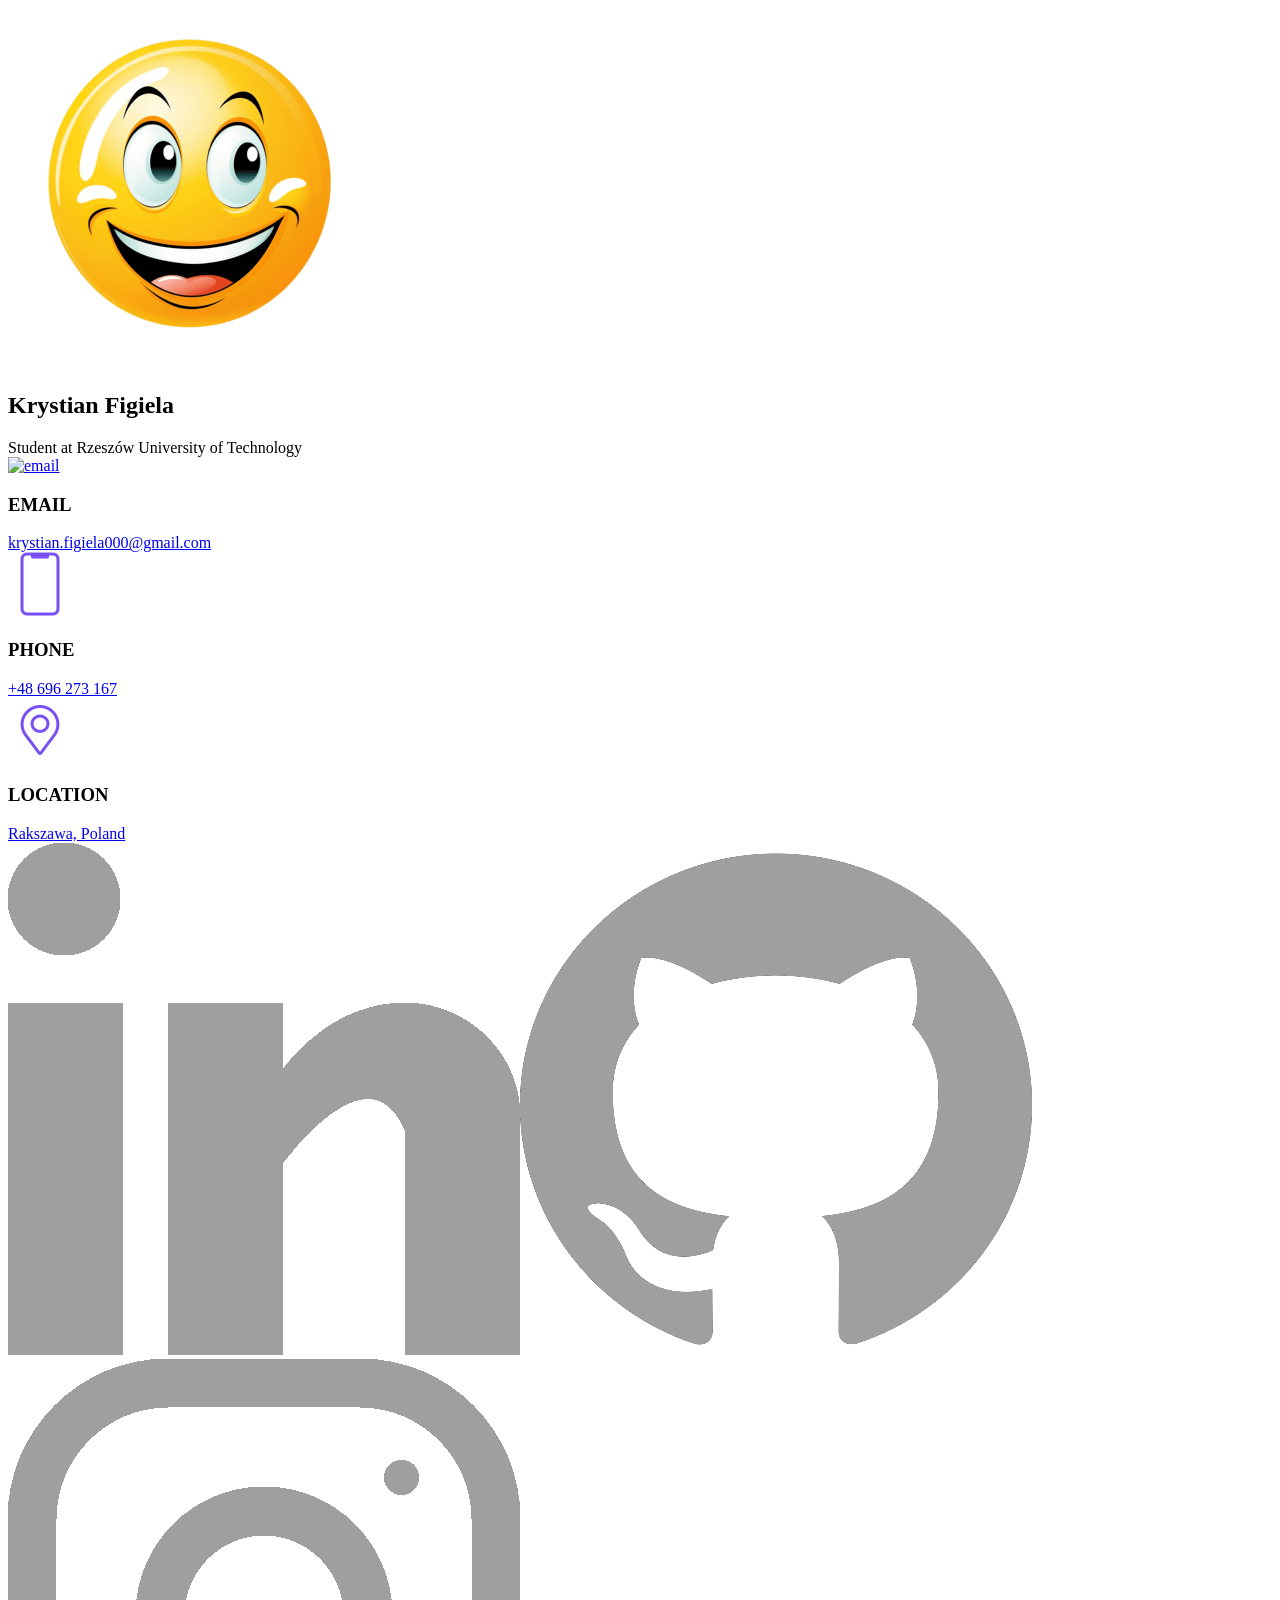
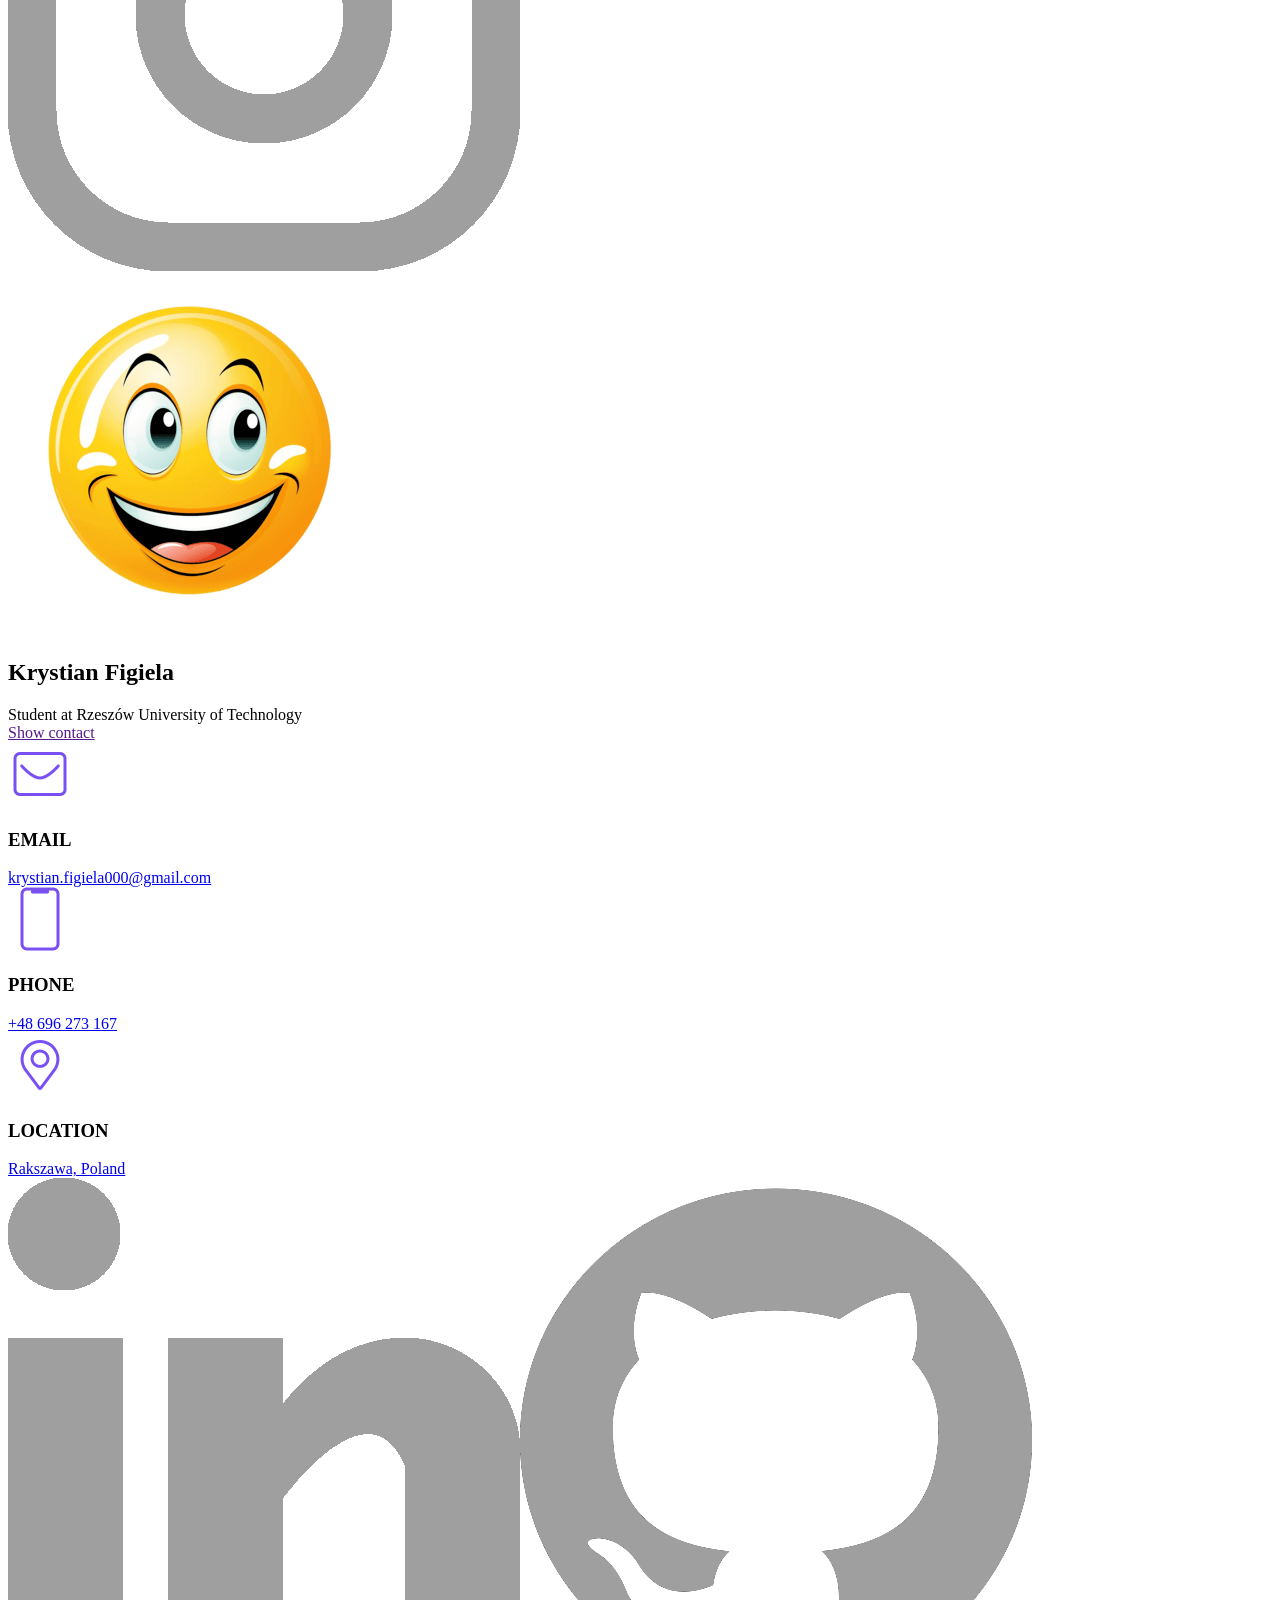
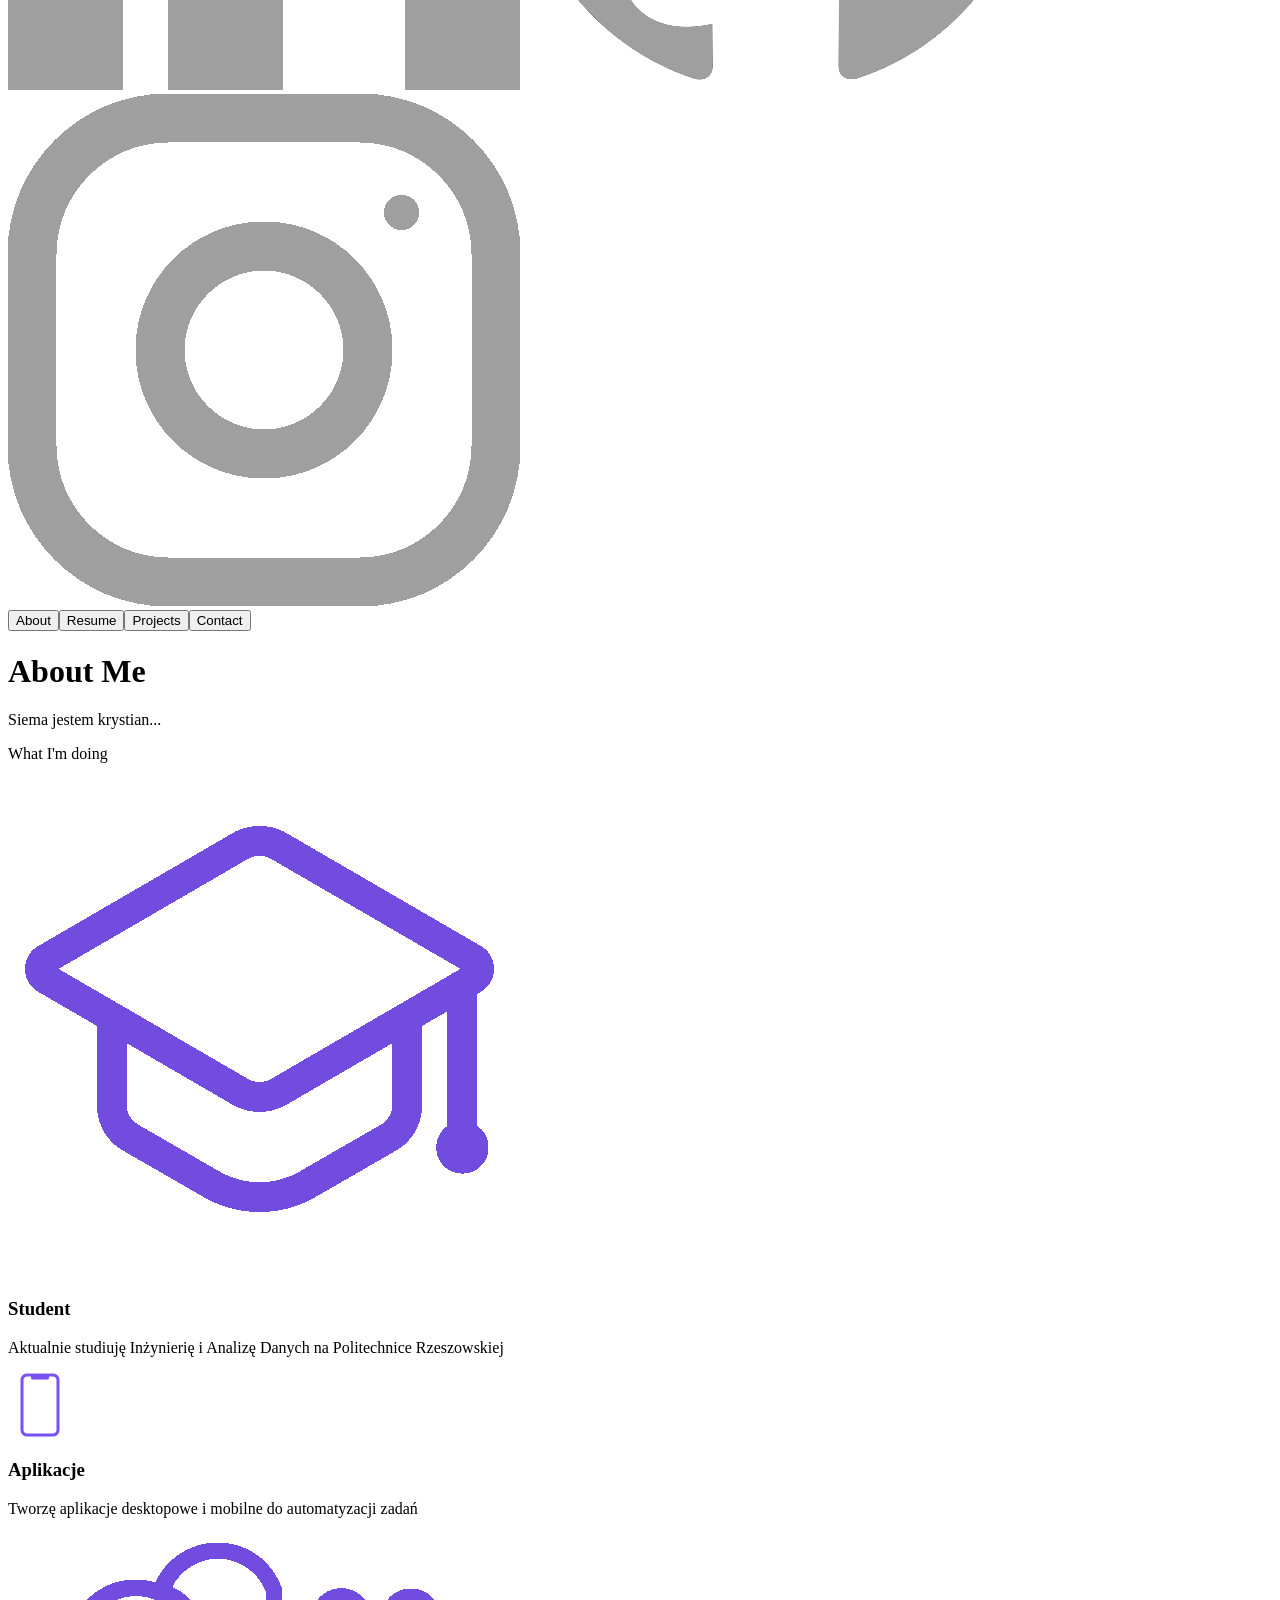
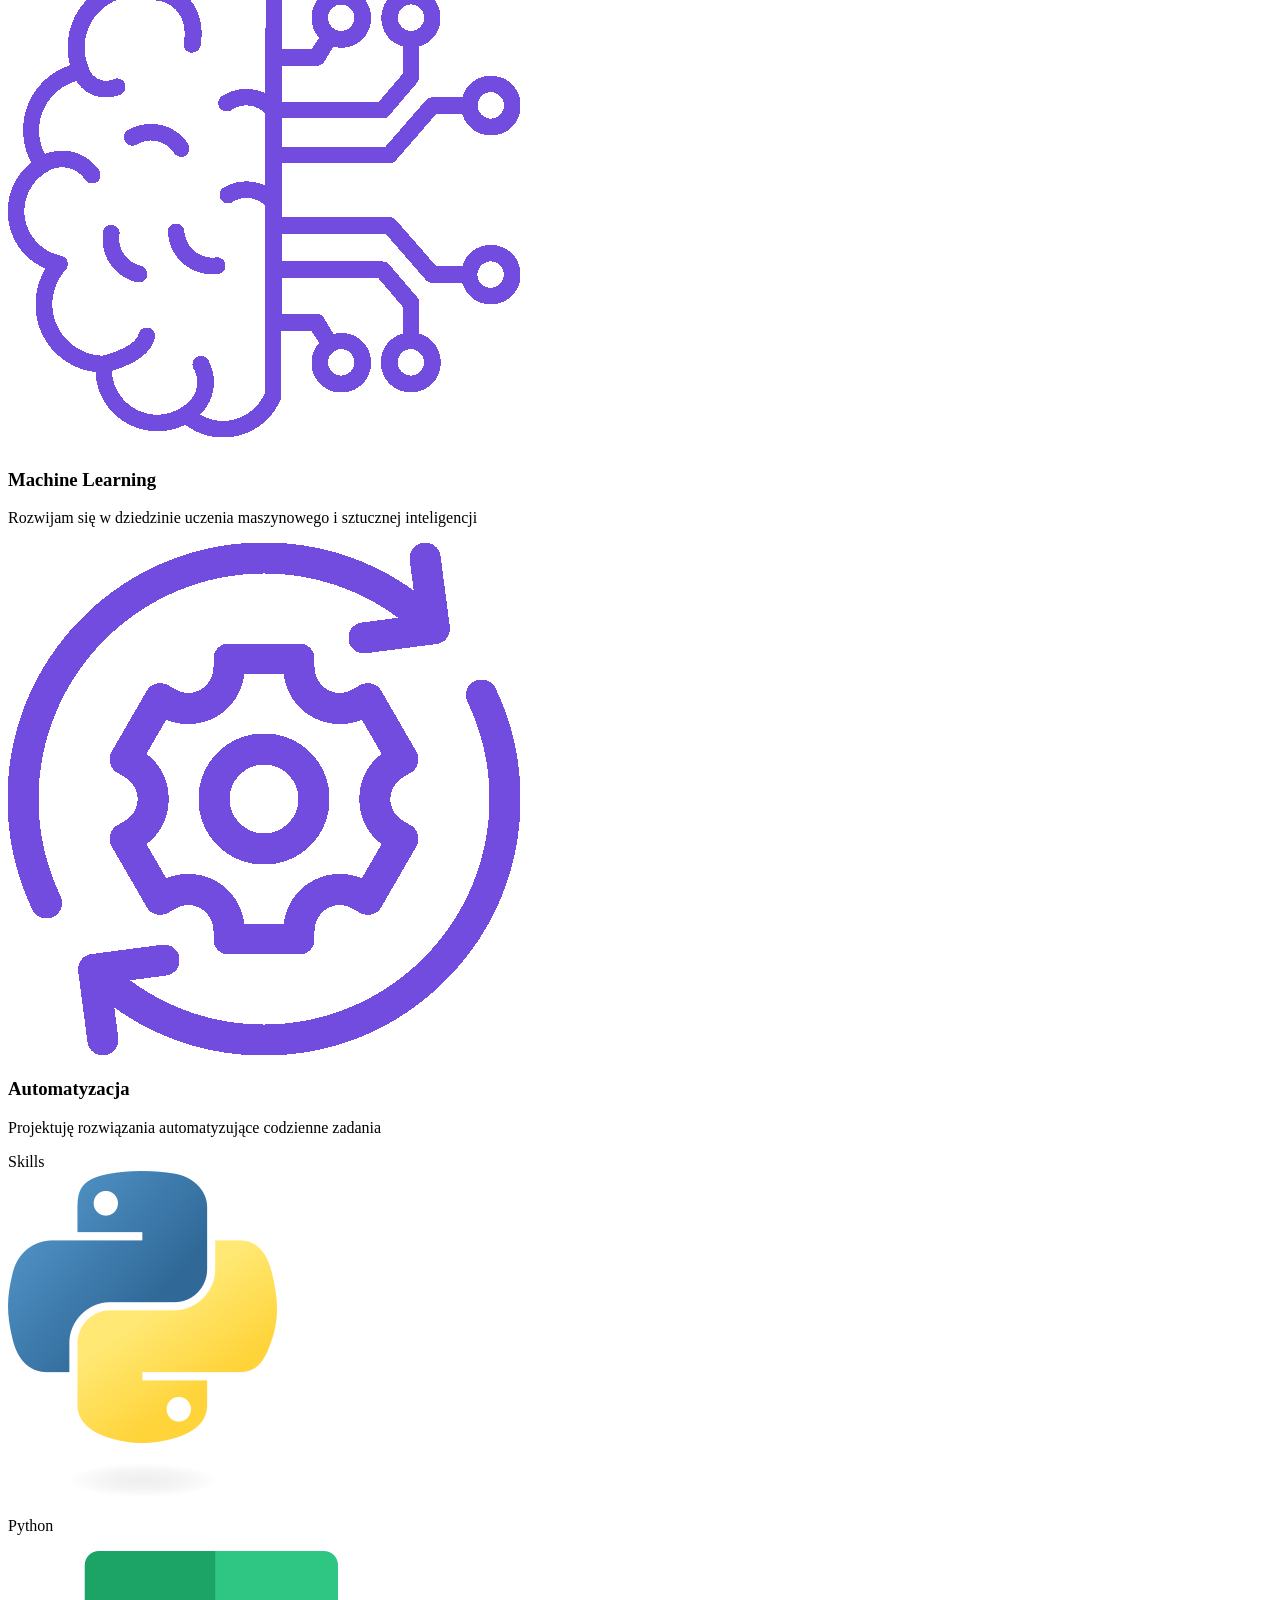
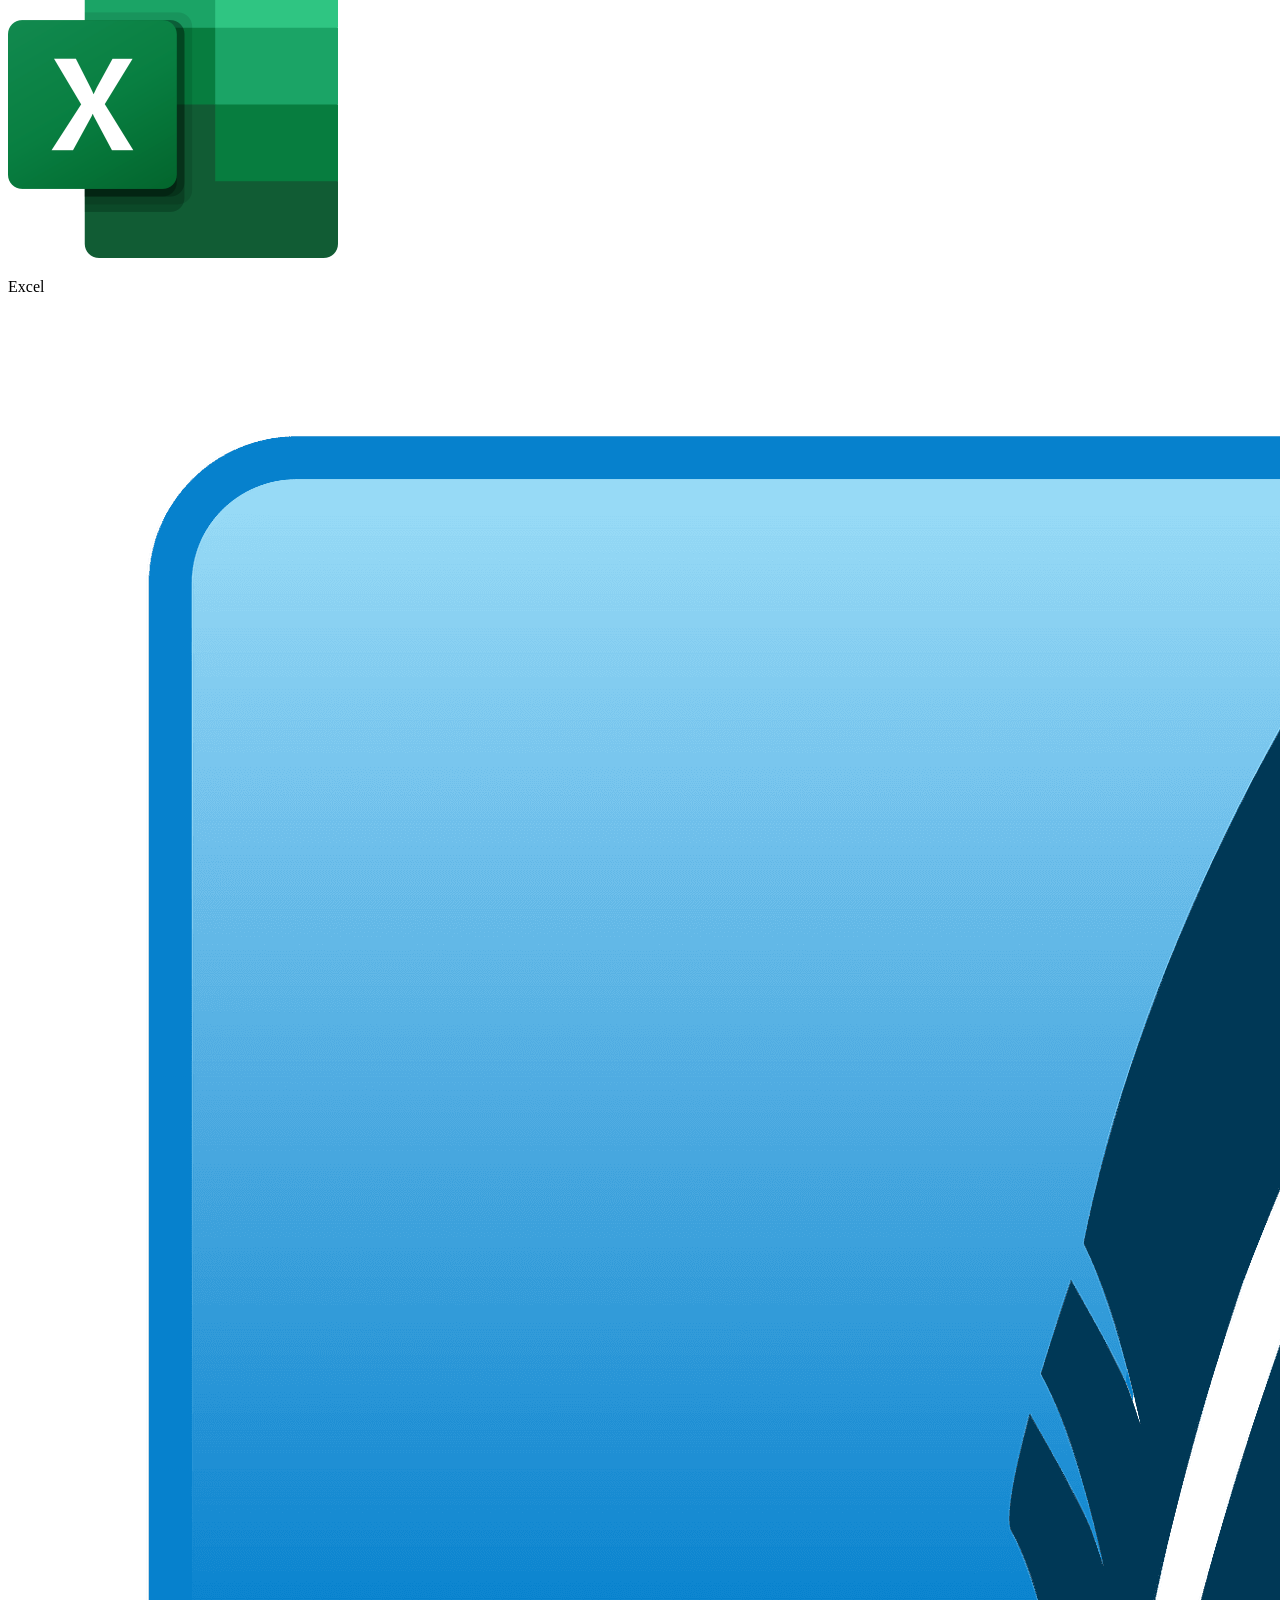
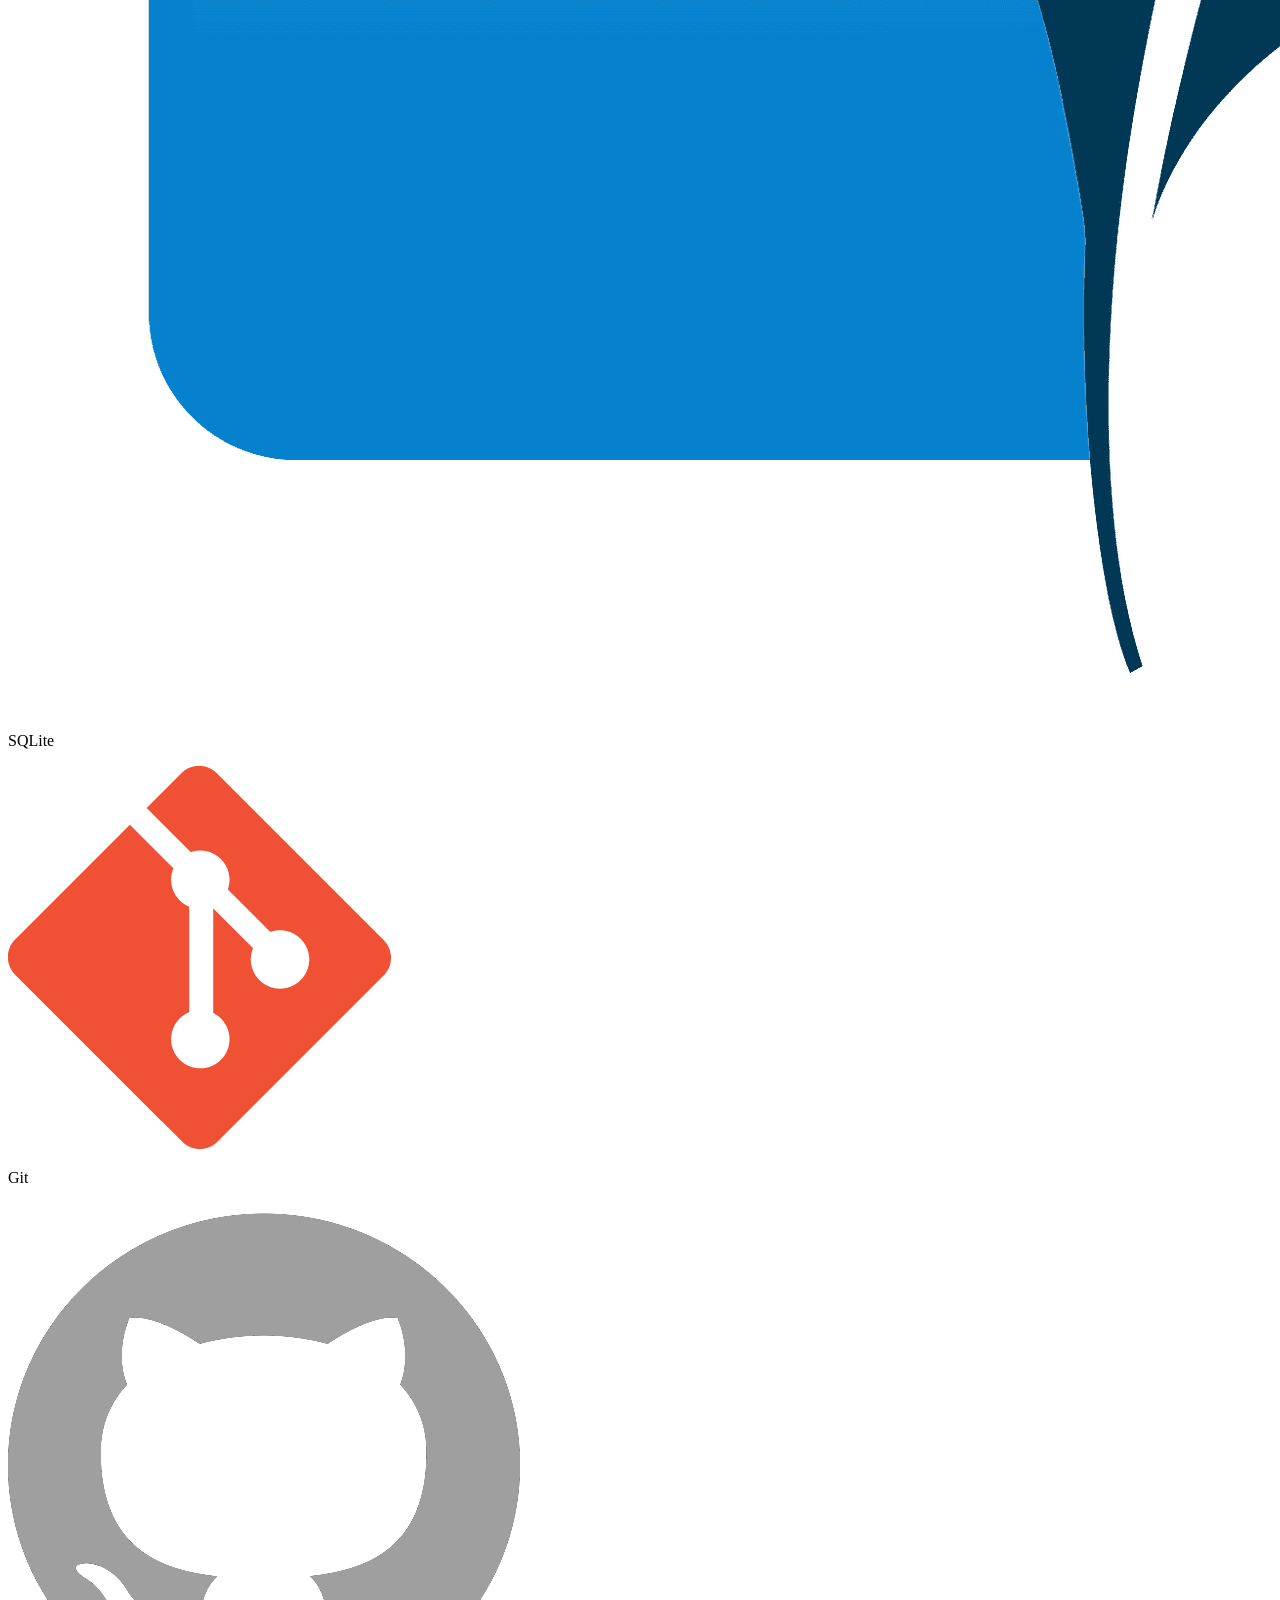
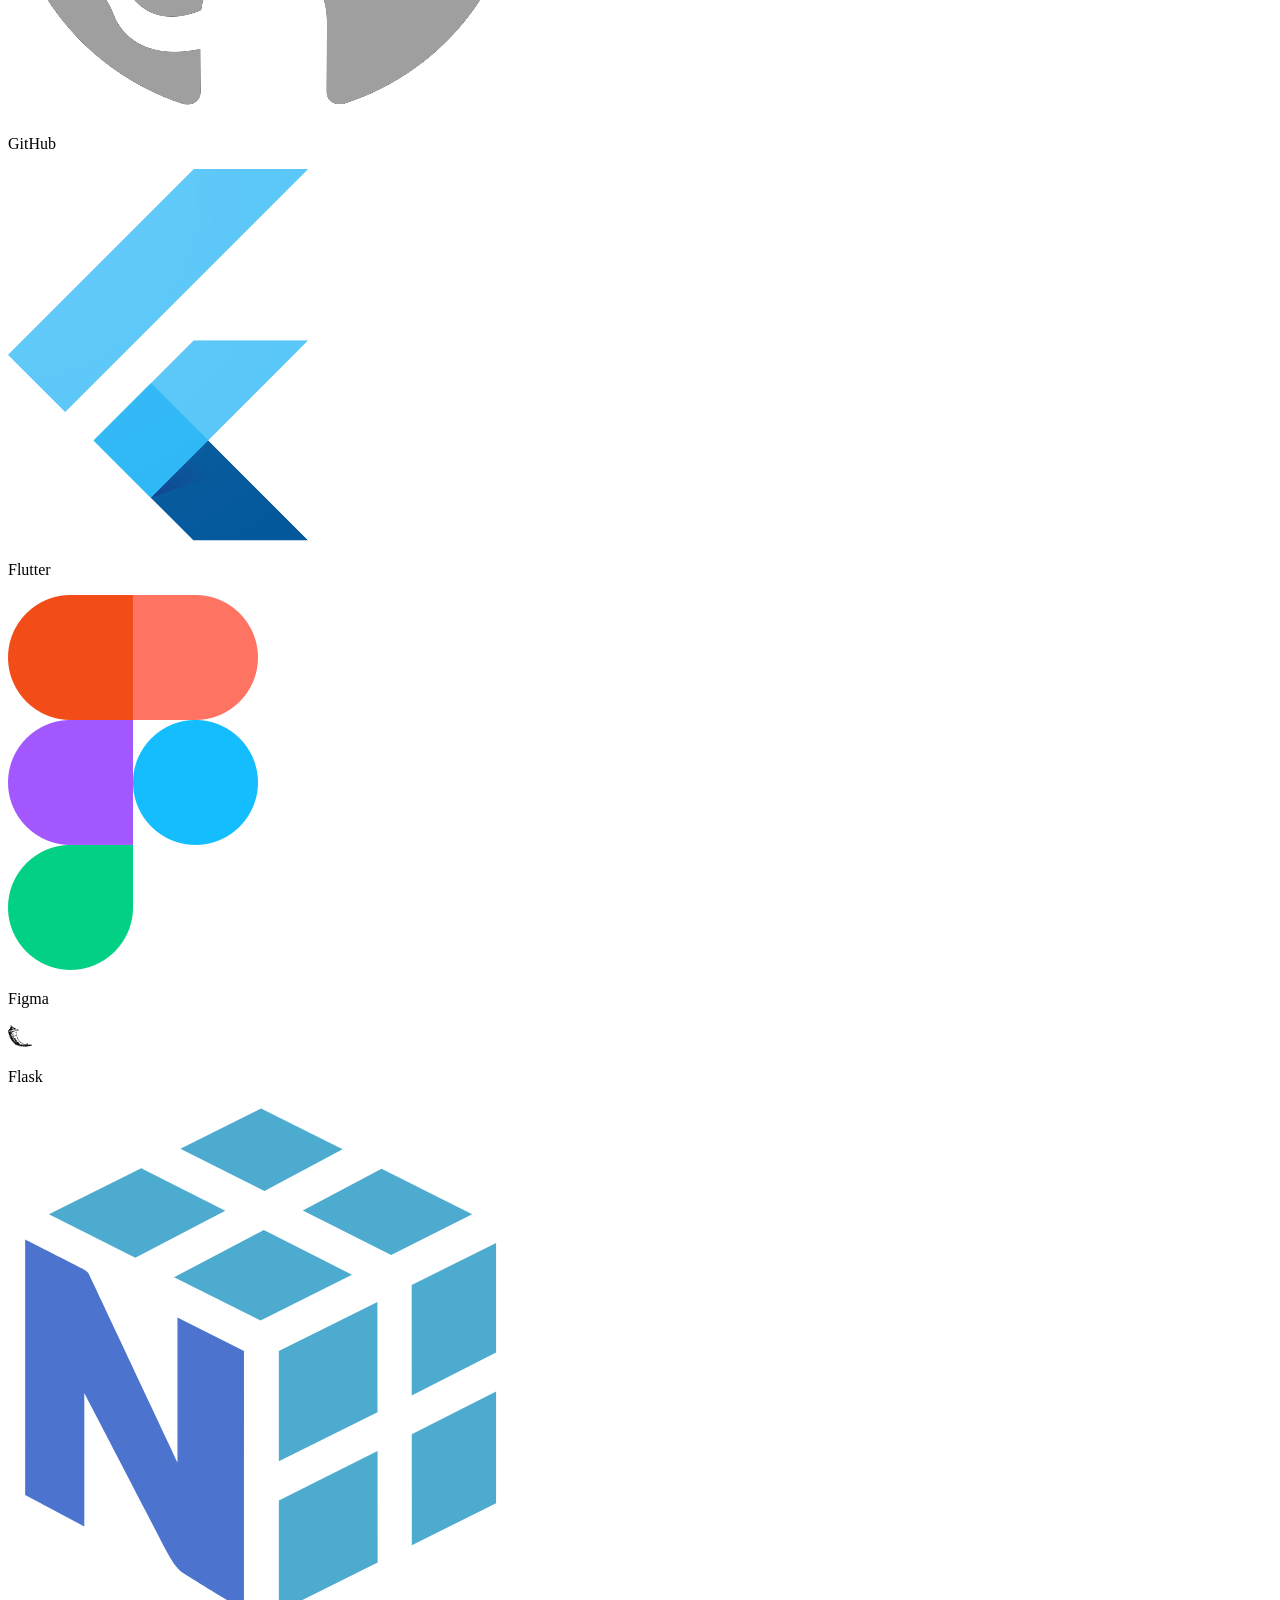
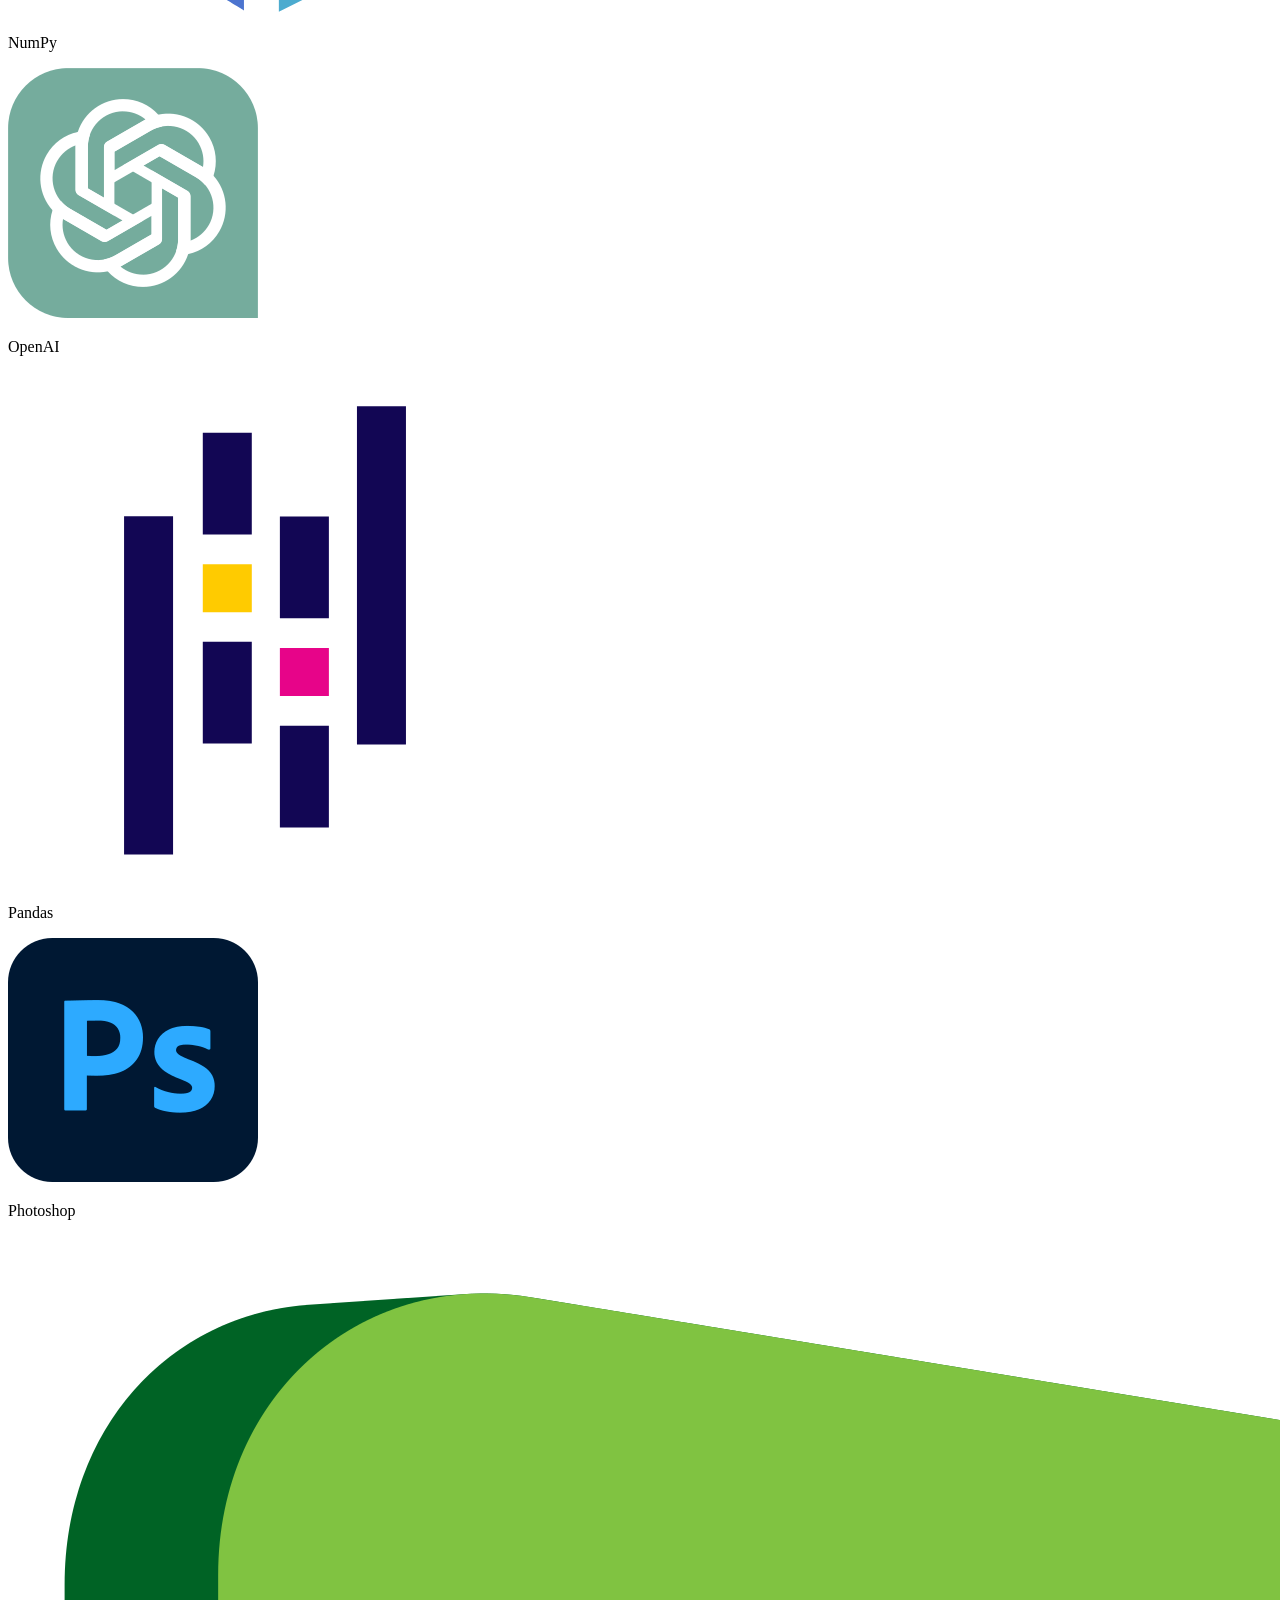
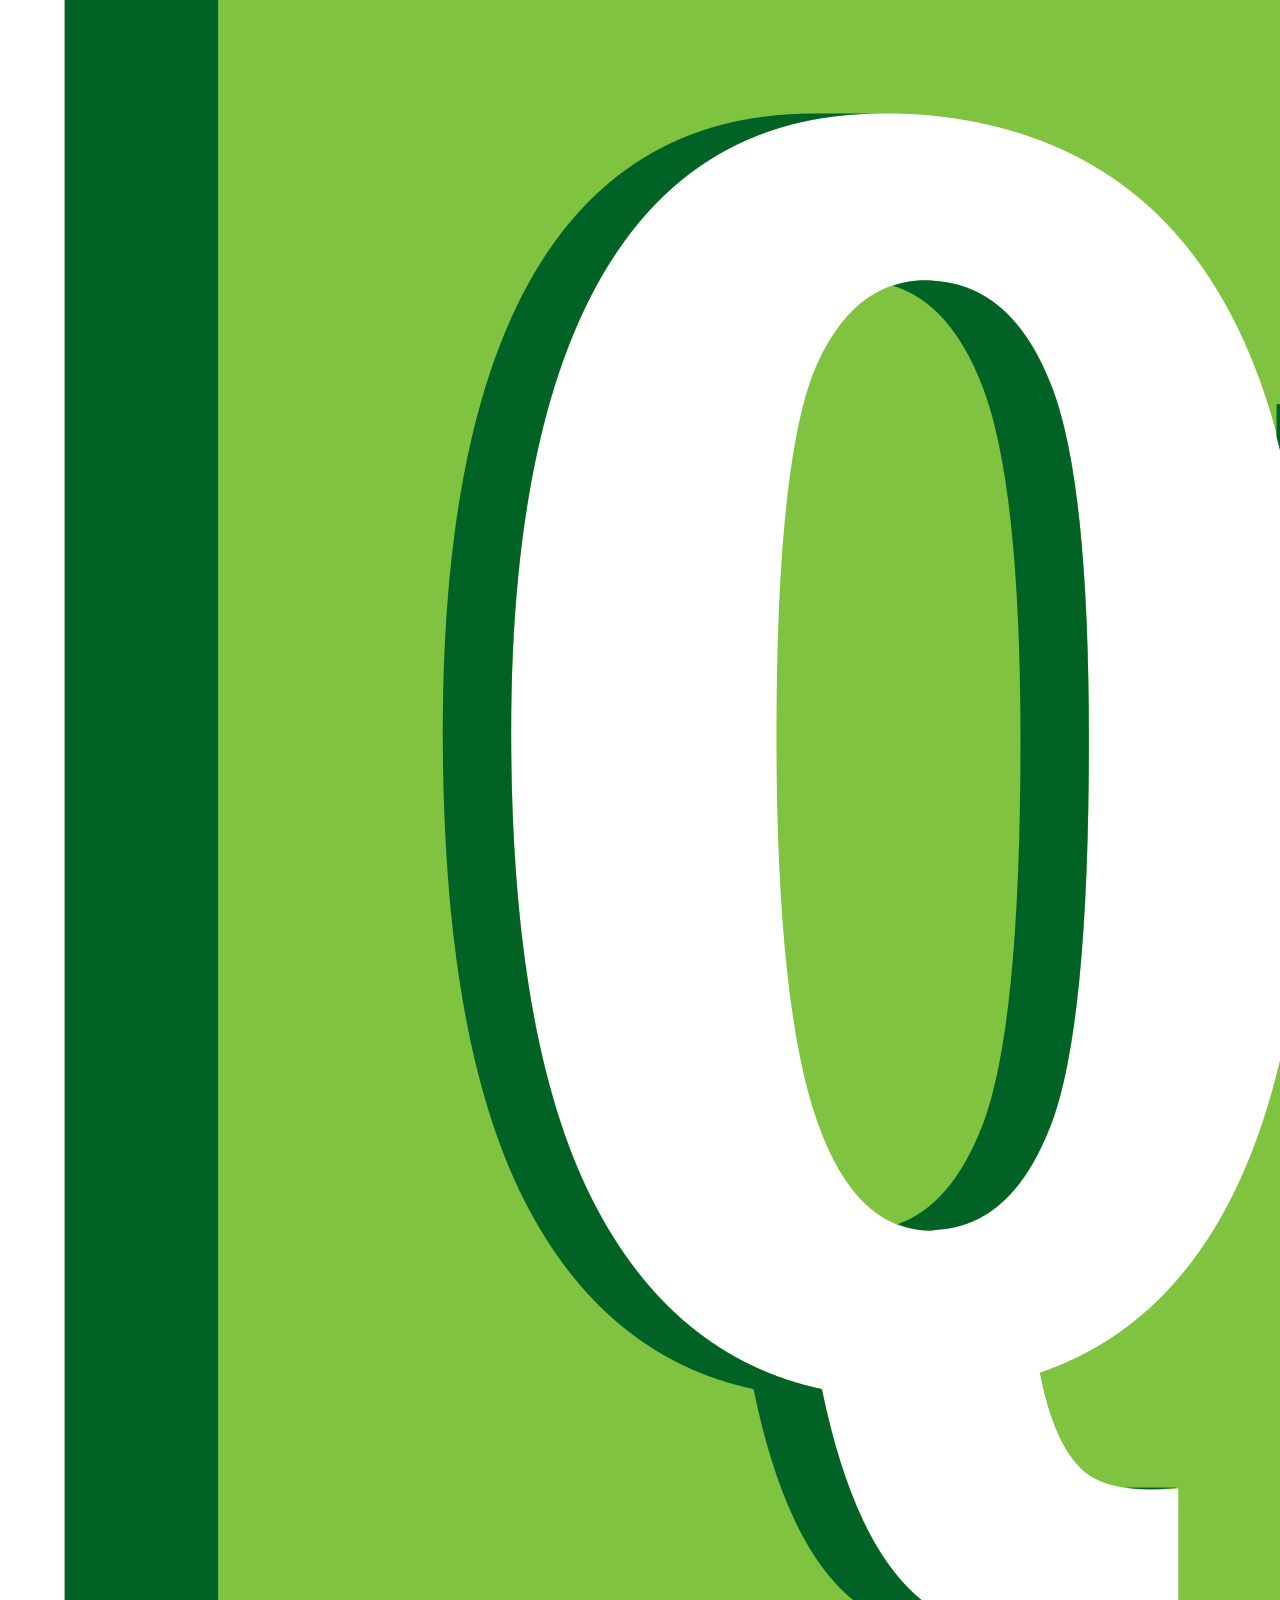
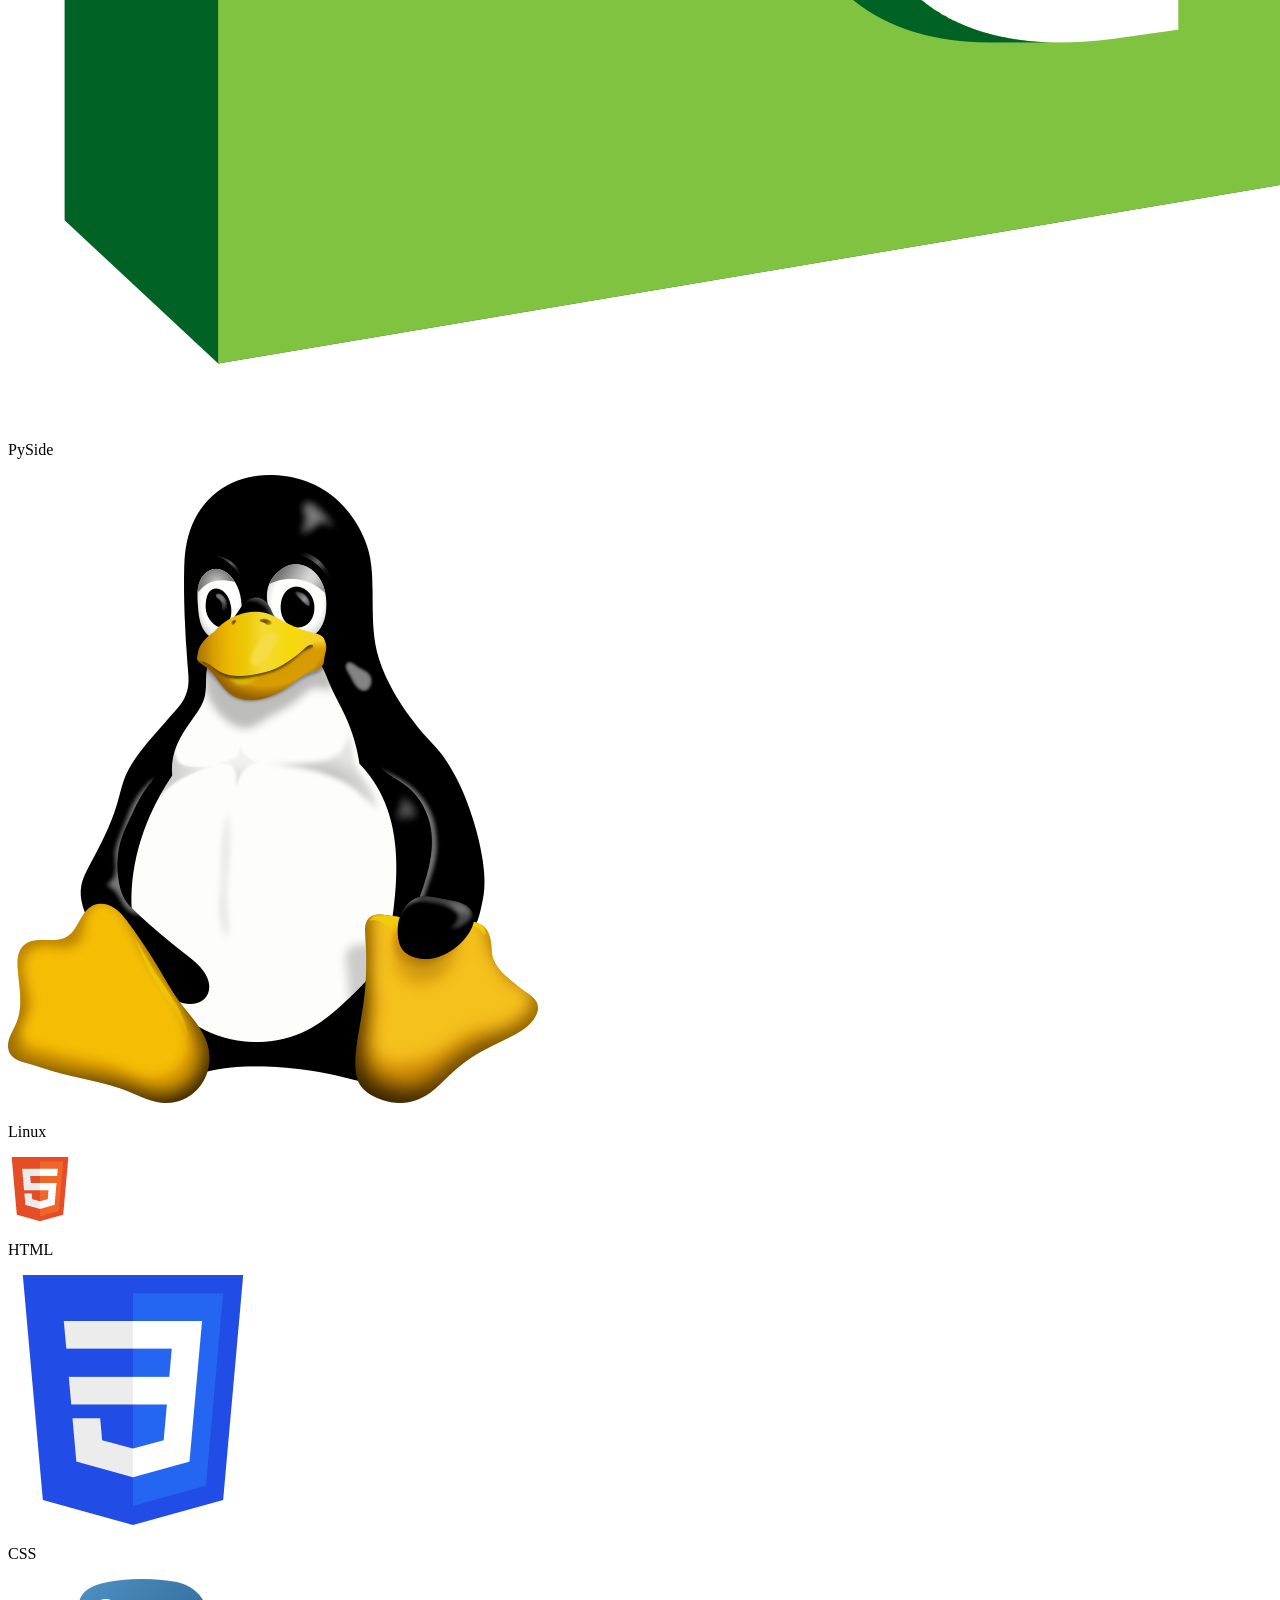
==== commit abec1966: "Updates" ====
--- a/index.html
+++ b/index.html
@@ -1 +1 @@
-<!DOCTYPE html><!--6JRouvUdX8u1WV_jQBTAq--><html lang="en"><head><meta charSet="utf-8"/><meta name="viewport" content="width=device-width, initial-scale=1"/><link rel="preload" href="/portfolio/_next/static/media/569ce4b8f30dc480-s.p.woff2" as="font" crossorigin="" type="font/woff2"/><link rel="preload" href="/portfolio/_next/static/media/93f479601ee12b01-s.p.woff2" as="font" crossorigin="" type="font/woff2"/><link rel="preload" as="image" href="/smile.png"/><link rel="preload" as="image" href="/icons/email.png"/><link rel="preload" as="image" href="/icons/phone.png"/><link rel="preload" as="image" href="/icons/location.png"/><link rel="preload" as="image" href="/icons/linkedin.png"/><link rel="preload" as="image" href="/icons/github.png"/><link rel="preload" as="image" href="/icons/instagram.png"/><link rel="preload" as="image" href="/icons/graduation.png"/><link rel="preload" as="image" href="/icons/machinelearning.png"/><link rel="preload" as="image" href="/icons/automation.png"/><link rel="stylesheet" href="/portfolio/_next/static/css/88b9f5693d49db1e.css" data-precedence="next"/><link rel="preload" as="script" fetchPriority="low" href="/portfolio/_next/static/chunks/webpack-cee12e2481105ddf.js"/><script src="/portfolio/_next/static/chunks/4bd1b696-c023c6e3521b1417.js" async=""></script><script src="/portfolio/_next/static/chunks/255-8971974ce30427a0.js" async=""></script><script src="/portfolio/_next/static/chunks/main-app-15883cec16349235.js" async=""></script><script src="/portfolio/_next/static/chunks/app/page-80272189792e16bb.js" async=""></script><meta name="next-size-adjust" content=""/><title>Krystian Figiela</title><meta name="description" content="Portfolio of Krystian Figiela"/><link rel="icon" href="/portfolio/favicon.ico" type="image/x-icon" sizes="16x16"/><script src="/portfolio/_next/static/chunks/polyfills-42372ed130431b0a.js" noModule=""></script></head><body class="__variable_062a20 __variable_f9491c antialiased"><div hidden=""><!--$--><!--/$--></div><div class="flex flex-col items-center pt-4 gap-4 xl:gap-6 xl:pt-24 xl:flex-row xl:items-start xl:justify-center xl:max-w-7xl xl:mx-auto xl:px-4"><section class="left-section_desktop sticky h-fit top-16"><img src="/smile.png" alt="Profile picture" class="w-40 h-40 bg-[#353536] mx-auto mt-8 mb-3 rounded-xl"/><h2 class="text-2xl font-bold">Krystian Figiela</h2><div class="status">Student at Rzeszów University of Technology</div><div class="divider"></div><div class="left-block"><a href="mailto:krystian.figiela000@gmail.com" target="_blank"><img src="/icons/email.png" alt="email"/></a><div class="left-block-info"><h3>EMAIL</h3><a href="mailto:krystian.figiela000@gmail.com" target="_blank">krystian.figiela000@gmail.com</a></div></div><div class="left-block"><a href="tel:+48696273167"><img src="/icons/phone.png" alt="phone"/></a><div class="left-block-info"><h3>PHONE</h3><a href="tel:+48696273167">+48 696 273 167</a></div></div><div class="left-block"><a href="https://www.google.com/maps/place/Rakszawa" target="_blank"><img src="/icons/location.png" alt="location"/></a><div class="left-block-info"><h3>LOCATION</h3><a href="https://www.google.com/maps/place/Rakszawa" target="_blank">Rakszawa, Poland</a></div></div><div class="flex flex-row gap-4 justify-center my-3"><a href="https://www.linkedin.com/in/krystian-figiela/" target="_blank"><img src="/icons/linkedin.png" alt="linkedin" class="social-logo"/></a><a href="https://github.com/kris-devv" target="_blank"><img src="/icons/github.png" alt="github" class="social-logo"/></a><a href="https://www.instagram.com/kris.figiela/" target="_blank"><img src="/icons/instagram.png" alt="instagram" class="social-logo"/></a></div></section><section class="left-section_mobile relative"><div class="flex flex-row"><img src="/smile.png" alt="Profile picture" class="w-30 h-30 bg-[#353536] ml-8 mt-8 mb-4 rounded-xl"/><div class="my-auto ml-6"><h2 class="text-2xl font-bold mb-3">Krystian Figiela</h2><div class="status">Student at Rzeszów University of Technology</div></div></div><a href="" class="show-contact">Show contact</a><div class="divider"></div><div class="flex flex-row flex-wrap"><div class="left-block"><a href="mailto:krystian.figiela000@gmail.com" target="_blank"><img src="/icons/email.png" alt="email"/></a><div class="left-block-info"><h3>EMAIL</h3><a href="mailto:krystian.figiela000@gmail.com" target="_blank">krystian.figiela000@gmail.com</a></div></div><div class="left-block"><a href="tel:+48696273167"><img src="/icons/phone.png" alt="phone"/></a><div class="left-block-info"><h3>PHONE</h3><a href="tel:+48696273167">+48 696 273 167</a></div></div><div class="left-block"><a href="https://www.google.com/maps/place/Rakszawa" target="_blank"><img src="/icons/location.png" alt="location"/></a><div class="left-block-info"><h3>LOCATION</h3><a href="https://www.google.com/maps/place/Rakszawa" target="_blank">Rakszawa, Poland</a></div></div></div><div class="divider"></div><div class="flex flex-row gap-4 my-3 mb-6 ml-8 xl:justify-center xl:mb-0"><a href="https://www.linkedin.com/in/krystian-figiela/" target="_blank"><img src="/icons/linkedin.png" alt="linkedin" class="social-logo"/></a><a href="https://github.com/kris-devv" target="_blank"><img src="/icons/github.png" alt="github" class="social-logo"/></a><a href="https://www.instagram.com/kris.figiela/" target="_blank"><img src="/icons/instagram.png" alt="instagram" class="social-logo"/></a></div></section><div><div class="right-section relative"><nav class="navbar absolute right-0"><button class="text-[#714CDF]">About</button><button class="text-white">Resume</button><button class="text-white">Projects</button><button class="text-white">Contact</button></nav><div><h1 class="content-title">About Me</h1><div class="big-divider"></div><p class="content-text mb-7">Siema jestem krystian...</p><div class="content-subtitle">What I&#x27;m doing</div><div class="grid grid-cols-1 gap-6 sm:grid-cols-2 lg:grid-cols-4"><div class="group relative overflow-hidden rounded-xl bg-gradient-to-br from-[#282829] via-[#282829] to-[#1E1E1F] p-6 shadow-[1px_2px_3px_0px] shadow-[#714CDF] transition-all duration-300 hover:shadow-[2px_4px_6px_0px] hover:shadow-[#714CDF]"><div class="mb-6 flex h-16 w-16 items-center justify-center rounded-xl bg-[#714CDF]/10 text-[#714CDF]"><img src="/icons/graduation.png" alt="Student" class="h-8 w-8 transition-transform duration-300 group-hover:scale-110"/></div><h3 class="mb-2 text-xl font-bold text-white">Student</h3><p class="text-sm leading-relaxed text-gray-400">Aktualnie studiuję Inżynierię i Analizę Danych na Politechnice Rzeszowskiej</p></div><div class="group relative overflow-hidden rounded-xl bg-gradient-to-br from-[#282829] via-[#282829] to-[#1E1E1F] p-6 shadow-[1px_2px_3px_0px] shadow-[#714CDF] transition-all duration-300 hover:shadow-[2px_4px_6px_0px] hover:shadow-[#714CDF]"><div class="mb-6 flex h-16 w-16 items-center justify-center rounded-xl bg-[#714CDF]/10 text-[#714CDF]"><img src="/icons/phone.png" alt="Aplikacje" class="h-8 w-8 transition-transform duration-300 group-hover:scale-110"/></div><h3 class="mb-2 text-xl font-bold text-white">Aplikacje</h3><p class="text-sm leading-relaxed text-gray-400">Tworzę aplikacje desktopowe i mobilne do automatyzacji zadań</p></div><div class="group relative overflow-hidden rounded-xl bg-gradient-to-br from-[#282829] via-[#282829] to-[#1E1E1F] p-6 shadow-[1px_2px_3px_0px] shadow-[#714CDF] transition-all duration-300 hover:shadow-[2px_4px_6px_0px] hover:shadow-[#714CDF]"><div class="mb-6 flex h-16 w-16 items-center justify-center rounded-xl bg-[#714CDF]/10 text-[#714CDF]"><img src="/icons/machinelearning.png" alt="Machine Learning" class="h-8 w-8 transition-transform duration-300 group-hover:scale-110"/></div><h3 class="mb-2 text-xl font-bold text-white">Machine Learning</h3><p class="text-sm leading-relaxed text-gray-400">Rozwijam się w dziedzinie uczenia maszynowego i sztucznej inteligencji</p></div><div class="group relative overflow-hidden rounded-xl bg-gradient-to-br from-[#282829] via-[#282829] to-[#1E1E1F] p-6 shadow-[1px_2px_3px_0px] shadow-[#714CDF] transition-all duration-300 hover:shadow-[2px_4px_6px_0px] hover:shadow-[#714CDF]"><div class="mb-6 flex h-16 w-16 items-center justify-center rounded-xl bg-[#714CDF]/10 text-[#714CDF]"><img src="/icons/automation.png" alt="Automatyzacja" class="h-8 w-8 transition-transform duration-300 group-hover:scale-110"/></div><h3 class="mb-2 text-xl font-bold text-white">Automatyzacja</h3><p class="text-sm leading-relaxed text-gray-400">Projektuję rozwiązania automatyzujące codzienne zadania</p></div></div><div class="content-subtitle">Skills</div><div class="skills-container"><div class="skills-track"><div class="about-skill"><img src="/icons/python.png" alt="Python" loading="lazy"/><p>Python</p></div><div class="about-skill"><img src="/icons/excel.png" alt="Excel" loading="lazy"/><p>Excel</p></div><div class="about-skill"><img src="/icons/sqlite.png" alt="SQLite" loading="lazy"/><p>SQLite</p></div><div class="about-skill"><img src="/icons/git.png" alt="Git" loading="lazy"/><p>Git</p></div><div class="about-skill"><img src="/icons/github.png" alt="GitHub" loading="lazy"/><p>GitHub</p></div><div class="about-skill"><img src="/icons/flutter.png" alt="Flutter" loading="lazy"/><p>Flutter</p></div><div class="about-skill"><img src="/icons/figma.png" alt="Figma" loading="lazy"/><p>Figma</p></div><div class="about-skill"><img src="/icons/flask.png" alt="Flask" loading="lazy"/><p>Flask</p></div><div class="about-skill"><img src="/icons/numpy.png" alt="NumPy" loading="lazy"/><p>NumPy</p></div><div class="about-skill"><img src="/icons/openai.png" alt="OpenAI" loading="lazy"/><p>OpenAI</p></div><div class="about-skill"><img src="/icons/pandas.png" alt="Pandas" loading="lazy"/><p>Pandas</p></div><div class="about-skill"><img src="/icons/photoshop.png" alt="Photoshop" loading="lazy"/><p>Photoshop</p></div><div class="about-skill"><img src="/icons/qt.png" alt="PySide" loading="lazy"/><p>PySide</p></div><div class="about-skill"><img src="/icons/linux.png" alt="Linux" loading="lazy"/><p>Linux</p></div><div class="about-skill"><img src="/icons/html.png" alt="HTML" loading="lazy"/><p>HTML</p></div><div class="about-skill"><img src="/icons/css.png" alt="CSS" loading="lazy"/><p>CSS</p></div><div class="about-skill"><img src="/icons/python.png" alt="Python" loading="lazy"/><p>Python</p></div><div class="about-skill"><img src="/icons/excel.png" alt="Excel" loading="lazy"/><p>Excel</p></div><div class="about-skill"><img src="/icons/sqlite.png" alt="SQLite" loading="lazy"/><p>SQLite</p></div><div class="about-skill"><img src="/icons/git.png" alt="Git" loading="lazy"/><p>Git</p></div><div class="about-skill"><img src="/icons/github.png" alt="GitHub" loading="lazy"/><p>GitHub</p></div><div class="about-skill"><img src="/icons/flutter.png" alt="Flutter" loading="lazy"/><p>Flutter</p></div><div class="about-skill"><img src="/icons/figma.png" alt="Figma" loading="lazy"/><p>Figma</p></div><div class="about-skill"><img src="/icons/flask.png" alt="Flask" loading="lazy"/><p>Flask</p></div><div class="about-skill"><img src="/icons/numpy.png" alt="NumPy" loading="lazy"/><p>NumPy</p></div><div class="about-skill"><img src="/icons/openai.png" alt="OpenAI" loading="lazy"/><p>OpenAI</p></div><div class="about-skill"><img src="/icons/pandas.png" alt="Pandas" loading="lazy"/><p>Pandas</p></div><div class="about-skill"><img src="/icons/photoshop.png" alt="Photoshop" loading="lazy"/><p>Photoshop</p></div><div class="about-skill"><img src="/icons/qt.png" alt="PySide" loading="lazy"/><p>PySide</p></div><div class="about-skill"><img src="/icons/linux.png" alt="Linux" loading="lazy"/><p>Linux</p></div><div class="about-skill"><img src="/icons/html.png" alt="HTML" loading="lazy"/><p>HTML</p></div><div class="about-skill"><img src="/icons/css.png" alt="CSS" loading="lazy"/><p>CSS</p></div></div></div></div></div><nav class="navbar-mobile"><button class="text-[#714CDF]">About</button><button class="text-white">Resume</button><button class="text-white">Projects</button><button class="text-white">Contact</button></nav></div></div><!--$--><!--/$--><script src="/portfolio/_next/static/chunks/webpack-cee12e2481105ddf.js" id="_R_" async=""></script><script>(self.__next_f=self.__next_f||[]).push([0])</script><script>self.__next_f.push([1,"1:\"$Sreact.fragment\"\n2:I[9766,[],\"\"]\n3:I[8924,[],\"\"]\ne:I[7150,[],\"\"]\n:HL[\"/portfolio/_next/static/media/569ce4b8f30dc480-s.p.woff2\",\"font\",{\"crossOrigin\":\"\",\"type\":\"font/woff2\"}]\n:HL[\"/portfolio/_next/static/media/93f479601ee12b01-s.p.woff2\",\"font\",{\"crossOrigin\":\"\",\"type\":\"font/woff2\"}]\n:HL[\"/portfolio/_next/static/css/88b9f5693d49db1e.css\",\"style\"]\n"])</script><script>self.__next_f.push([1,"0:{\"P\":null,\"b\":\"6JRouvUdX8u1WV_jQBTAq\",\"p\":\"/portfolio\",\"c\":[\"\",\"\"],\"i\":false,\"f\":[[[\"\",{\"children\":[\"__PAGE__\",{}]},\"$undefined\",\"$undefined\",true],[\"\",[\"$\",\"$1\",\"c\",{\"children\":[[[\"$\",\"link\",\"0\",{\"rel\":\"stylesheet\",\"href\":\"/portfolio/_next/static/css/88b9f5693d49db1e.css\",\"precedence\":\"next\",\"crossOrigin\":\"$undefined\",\"nonce\":\"$undefined\"}]],[\"$\",\"html\",null,{\"lang\":\"en\",\"children\":[\"$\",\"body\",null,{\"className\":\"__variable_062a20 __variable_f9491c antialiased\",\"children\":[\"$\",\"$L2\",null,{\"parallelRouterKey\":\"children\",\"error\":\"$undefined\",\"errorStyles\":\"$undefined\",\"errorScripts\":\"$undefined\",\"template\":[\"$\",\"$L3\",null,{}],\"templateStyles\":\"$undefined\",\"templateScripts\":\"$undefined\",\"notFound\":[[[\"$\",\"title\",null,{\"children\":\"404: This page could not be found.\"}],[\"$\",\"div\",null,{\"style\":{\"fontFamily\":\"system-ui,\\\"Segoe UI\\\",Roboto,Helvetica,Arial,sans-serif,\\\"Apple Color Emoji\\\",\\\"Segoe UI Emoji\\\"\",\"height\":\"100vh\",\"textAlign\":\"center\",\"display\":\"flex\",\"flexDirection\":\"column\",\"alignItems\":\"center\",\"justifyContent\":\"center\"},\"children\":[\"$\",\"div\",null,{\"children\":[[\"$\",\"style\",null,{\"dangerouslySetInnerHTML\":{\"__html\":\"body{color:#000;background:#fff;margin:0}.next-error-h1{border-right:1px solid rgba(0,0,0,.3)}@media (prefers-color-scheme:dark){body{color:#fff;background:#000}.next-error-h1{border-right:1px solid rgba(255,255,255,.3)}}\"}}],[\"$\",\"h1\",null,{\"className\":\"next-error-h1\",\"style\":{\"display\":\"inline-block\",\"margin\":\"0 20px 0 0\",\"padding\":\"0 23px 0 0\",\"fontSize\":24,\"fontWeight\":500,\"verticalAlign\":\"top\",\"lineHeight\":\"49px\"},\"children\":404}],[\"$\",\"div\",null,{\"style\":{\"display\":\"inline-block\"},\"children\":[\"$\",\"h2\",null,{\"style\":{\"fontSize\":14,\"fontWeight\":400,\"lineHeight\":\"49px\",\"margin\":0},\"children\":\"This page could not be found.\"}]}]]}]}]],[]],\"forbidden\":\"$undefined\",\"unauthorized\":\"$undefined\"}]}]}]]}],{\"children\":[\"__PAGE__\",[\"$\",\"$1\",\"c\",{\"children\":[[\"$\",\"div\",null,{\"className\":\"flex flex-col items-center pt-4 gap-4 xl:gap-6 xl:pt-24 xl:flex-row xl:items-start xl:justify-center xl:max-w-7xl xl:mx-auto xl:px-4\",\"children\":[[\"$\",\"section\",null,{\"className\":\"left-section_desktop sticky h-fit top-16\",\"children\":[[\"$\",\"img\",null,{\"src\":\"/smile.png\",\"alt\":\"Profile picture\",\"className\":\"w-40 h-40 bg-[#353536] mx-auto mt-8 mb-3 rounded-xl\"}],[\"$\",\"h2\",null,{\"className\":\"text-2xl font-bold\",\"children\":\"Krystian Figiela\"}],[\"$\",\"div\",null,{\"className\":\"status\",\"children\":\"Student at Rzeszów University of Technology\"}],[\"$\",\"div\",null,{\"className\":\"divider\"}],[\"$\",\"div\",null,{\"className\":\"left-block\",\"children\":[[\"$\",\"a\",null,{\"href\":\"mailto:krystian.figiela000@gmail.com\",\"target\":\"_blank\",\"children\":[\"$\",\"img\",null,{\"src\":\"/icons/email.png\",\"alt\":\"email\"}]}],[\"$\",\"div\",null,{\"className\":\"left-block-info\",\"children\":[[\"$\",\"h3\",null,{\"children\":\"EMAIL\"}],[\"$\",\"a\",null,{\"href\":\"mailto:krystian.figiela000@gmail.com\",\"target\":\"_blank\",\"children\":\"krystian.figiela000@gmail.com\"}]]}]]}],[\"$\",\"div\",null,{\"className\":\"left-block\",\"children\":[[\"$\",\"a\",null,{\"href\":\"tel:+48696273167\",\"children\":[\"$\",\"img\",null,{\"src\":\"/icons/phone.png\",\"alt\":\"phone\"}]}],[\"$\",\"div\",null,{\"className\":\"left-block-info\",\"children\":[[\"$\",\"h3\",null,{\"children\":\"PHONE\"}],[\"$\",\"a\",null,{\"href\":\"tel:+48696273167\",\"children\":\"+48 696 273 167\"}]]}]]}],[\"$\",\"div\",null,{\"className\":\"left-block\",\"children\":[[\"$\",\"a\",null,{\"href\":\"https://www.google.com/maps/place/Rakszawa\",\"target\":\"_blank\",\"children\":[\"$\",\"img\",null,{\"src\":\"/icons/location.png\",\"alt\":\"location\"}]}],[\"$\",\"div\",null,{\"className\":\"left-block-info\",\"children\":[[\"$\",\"h3\",null,{\"children\":\"LOCATION\"}],[\"$\",\"a\",null,{\"href\":\"https://www.google.com/maps/place/Rakszawa\",\"target\":\"_blank\",\"children\":\"Rakszawa, Poland\"}]]}]]}],[\"$\",\"div\",null,{\"className\":\"flex flex-row gap-4 justify-center my-3\",\"children\":[[\"$\",\"a\",null,{\"href\":\"https://www.linkedin.com/in/krystian-figiela/\",\"target\":\"_blank\",\"children\":[\"$\",\"img\",null,{\"src\":\"/icons/linkedin.png\",\"alt\":\"linkedin\",\"className\":\"social-logo\"}]}],[\"$\",\"a\",null,{\"href\":\"https://github.com/kris-devv\",\"target\":\"_blank\",\"children\":[\"$\",\"img\",null,{\"src\":\"/icons/github.png\",\"alt\":\"github\",\"className\":\"social-logo\"}]}],[\"$\",\"a\",null,{\"href\":\"https://www.instagram.com/kris.figiela/\",\"target\":\"_blank\",\"children\":[\"$\",\"img\",null,{\"src\":\"/icons/instagram.png\",\"alt\":\"instagram\",\"className\":\"social-logo\"}]}]]}]]}],[\"$\",\"section\",null,{\"className\":\"left-section_mobile relative\",\"children\":[[\"$\",\"div\",null,{\"className\":\"flex flex-row\",\"children\":[[\"$\",\"img\",null,{\"src\":\"/smile.png\",\"alt\":\"Profile picture\",\"className\":\"w-30 h-30 bg-[#353536] ml-8 mt-8 mb-4 rounded-xl\"}],[\"$\",\"div\",null,{\"className\":\"my-auto ml-6\",\"children\":[\"$L4\",\"$L5\"]}]]}],\"$L6\",\"$L7\",\"$L8\",\"$L9\",\"$La\"]}],\"$Lb\"]}],null,\"$Lc\"]}],{},null,false]},null,false],\"$Ld\",false]],\"m\":\"$undefined\",\"G\":[\"$e\",[]],\"s\":false,\"S\":true}\n"])</script><script>self.__next_f.push([1,"f:I[5993,[\"974\",\"static/chunks/app/page-80272189792e16bb.js\"],\"default\"]\n10:I[4431,[],\"OutletBoundary\"]\n12:I[5278,[],\"AsyncMetadataOutlet\"]\n14:I[4431,[],\"ViewportBoundary\"]\n16:I[4431,[],\"MetadataBoundary\"]\n17:\"$Sreact.suspense\"\n4:[\"$\",\"h2\",null,{\"className\":\"text-2xl font-bold mb-3\",\"children\":\"Krystian Figiela\"}]\n5:[\"$\",\"div\",null,{\"className\":\"status\",\"children\":\"Student at Rzeszów University of Technology\"}]\n6:[\"$\",\"a\",null,{\"href\":\"\",\"className\":\"show-contact\",\"children\":\"Show contact\"}]\n7:[\"$\",\"div\",null,{\"className\":\"divider\"}]\n"])</script><script>self.__next_f.push([1,"8:[\"$\",\"div\",null,{\"className\":\"flex flex-row flex-wrap\",\"children\":[[\"$\",\"div\",null,{\"className\":\"left-block\",\"children\":[[\"$\",\"a\",null,{\"href\":\"mailto:krystian.figiela000@gmail.com\",\"target\":\"_blank\",\"children\":[\"$\",\"img\",null,{\"src\":\"/icons/email.png\",\"alt\":\"email\"}]}],[\"$\",\"div\",null,{\"className\":\"left-block-info\",\"children\":[[\"$\",\"h3\",null,{\"children\":\"EMAIL\"}],[\"$\",\"a\",null,{\"href\":\"mailto:krystian.figiela000@gmail.com\",\"target\":\"_blank\",\"children\":\"krystian.figiela000@gmail.com\"}]]}]]}],[\"$\",\"div\",null,{\"className\":\"left-block\",\"children\":[[\"$\",\"a\",null,{\"href\":\"tel:+48696273167\",\"children\":[\"$\",\"img\",null,{\"src\":\"/icons/phone.png\",\"alt\":\"phone\"}]}],[\"$\",\"div\",null,{\"className\":\"left-block-info\",\"children\":[[\"$\",\"h3\",null,{\"children\":\"PHONE\"}],[\"$\",\"a\",null,{\"href\":\"tel:+48696273167\",\"children\":\"+48 696 273 167\"}]]}]]}],[\"$\",\"div\",null,{\"className\":\"left-block\",\"children\":[[\"$\",\"a\",null,{\"href\":\"https://www.google.com/maps/place/Rakszawa\",\"target\":\"_blank\",\"children\":[\"$\",\"img\",null,{\"src\":\"/icons/location.png\",\"alt\":\"location\"}]}],[\"$\",\"div\",null,{\"className\":\"left-block-info\",\"children\":[[\"$\",\"h3\",null,{\"children\":\"LOCATION\"}],[\"$\",\"a\",null,{\"href\":\"https://www.google.com/maps/place/Rakszawa\",\"target\":\"_blank\",\"children\":\"Rakszawa, Poland\"}]]}]]}]]}]\n"])</script><script>self.__next_f.push([1,"9:[\"$\",\"div\",null,{\"className\":\"divider\"}]\na:[\"$\",\"div\",null,{\"className\":\"flex flex-row gap-4 my-3 mb-6 ml-8 xl:justify-center xl:mb-0\",\"children\":[[\"$\",\"a\",null,{\"href\":\"https://www.linkedin.com/in/krystian-figiela/\",\"target\":\"_blank\",\"children\":[\"$\",\"img\",null,{\"src\":\"/icons/linkedin.png\",\"alt\":\"linkedin\",\"className\":\"social-logo\"}]}],[\"$\",\"a\",null,{\"href\":\"https://github.com/kris-devv\",\"target\":\"_blank\",\"children\":[\"$\",\"img\",null,{\"src\":\"/icons/github.png\",\"alt\":\"github\",\"className\":\"social-logo\"}]}],[\"$\",\"a\",null,{\"href\":\"https://www.instagram.com/kris.figiela/\",\"target\":\"_blank\",\"children\":[\"$\",\"img\",null,{\"src\":\"/icons/instagram.png\",\"alt\":\"instagram\",\"className\":\"social-logo\"}]}]]}]\nb:[\"$\",\"$Lf\",null,{}]\nc:[\"$\",\"$L10\",null,{\"children\":[\"$L11\",[\"$\",\"$L12\",null,{\"promise\":\"$@13\"}]]}]\nd:[\"$\",\"$1\",\"h\",{\"children\":[null,[[\"$\",\"$L14\",null,{\"children\":\"$L15\"}],[\"$\",\"meta\",null,{\"name\":\"next-size-adjust\",\"content\":\"\"}]],[\"$\",\"$L16\",null,{\"children\":[\"$\",\"div\",null,{\"hidden\":true,\"children\":[\"$\",\"$17\",null,{\"fallback\":null,\"children\":\"$L18\"}]}]}]]}]\n"])</script><script>self.__next_f.push([1,"15:[[\"$\",\"meta\",\"0\",{\"charSet\":\"utf-8\"}],[\"$\",\"meta\",\"1\",{\"name\":\"viewport\",\"content\":\"width=device-width, initial-scale=1\"}]]\n11:null\n"])</script><script>self.__next_f.push([1,"19:I[622,[],\"IconMark\"]\n13:{\"metadata\":[[\"$\",\"title\",\"0\",{\"children\":\"Krystian Figiela\"}],[\"$\",\"meta\",\"1\",{\"name\":\"description\",\"content\":\"Portfolio of Krystian Figiela\"}],[\"$\",\"link\",\"2\",{\"rel\":\"icon\",\"href\":\"/portfolio/favicon.ico\",\"type\":\"image/x-icon\",\"sizes\":\"16x16\"}],[\"$\",\"$L19\",\"3\",{}]],\"error\":null,\"digest\":\"$undefined\"}\n"])</script><script>self.__next_f.push([1,"18:\"$13:metadata\"\n"])</script></body></html>+<!DOCTYPE html><!--hU6q7gjdFlDaYP4oAkMVy--><html lang="en"><head><meta charSet="utf-8"/><meta name="viewport" content="width=device-width, initial-scale=1"/><link rel="preload" href="/portfolio/_next/static/media/569ce4b8f30dc480-s.p.woff2" as="font" crossorigin="" type="font/woff2"/><link rel="preload" href="/portfolio/_next/static/media/93f479601ee12b01-s.p.woff2" as="font" crossorigin="" type="font/woff2"/><link rel="preload" as="image" href="./smile.png"/><link rel="preload" as="image" href="portfolio/icons/email.png"/><link rel="preload" as="image" href="./icons/phone.png"/><link rel="preload" as="image" href="./icons/location.png"/><link rel="preload" as="image" href="/icons/linkedin.png"/><link rel="preload" as="image" href="/icons/github.png"/><link rel="preload" as="image" href="/icons/instagram.png"/><link rel="preload" as="image" href="/smile.png"/><link rel="preload" as="image" href="/icons/email.png"/><link rel="preload" as="image" href="/icons/phone.png"/><link rel="stylesheet" href="/portfolio/_next/static/css/88b9f5693d49db1e.css" data-precedence="next"/><link rel="preload" as="script" fetchPriority="low" href="/portfolio/_next/static/chunks/webpack-cee12e2481105ddf.js"/><script src="/portfolio/_next/static/chunks/4bd1b696-c023c6e3521b1417.js" async=""></script><script src="/portfolio/_next/static/chunks/255-8971974ce30427a0.js" async=""></script><script src="/portfolio/_next/static/chunks/main-app-15883cec16349235.js" async=""></script><script src="/portfolio/_next/static/chunks/app/page-80272189792e16bb.js" async=""></script><link rel="preload" as="image" href="/icons/location.png"/><link rel="preload" as="image" href="/icons/graduation.png"/><link rel="preload" as="image" href="/icons/machinelearning.png"/><link rel="preload" as="image" href="/icons/automation.png"/><meta name="next-size-adjust" content=""/><title>Krystian Figiela</title><meta name="description" content="Portfolio of Krystian Figiela"/><link rel="icon" href="/portfolio/favicon.ico" type="image/x-icon" sizes="16x16"/><script src="/portfolio/_next/static/chunks/polyfills-42372ed130431b0a.js" noModule=""></script></head><body class="__variable_062a20 __variable_f9491c antialiased"><div hidden=""><!--$--><!--/$--></div><div class="flex flex-col items-center pt-4 gap-4 xl:gap-6 xl:pt-24 xl:flex-row xl:items-start xl:justify-center xl:max-w-7xl xl:mx-auto xl:px-4"><section class="left-section_desktop sticky h-fit top-16"><img src="./smile.png" alt="Profile picture" class="w-40 h-40 bg-[#353536] mx-auto mt-8 mb-3 rounded-xl"/><h2 class="text-2xl font-bold">Krystian Figiela</h2><div class="status">Student at Rzeszów University of Technology</div><div class="divider"></div><div class="left-block"><a href="mailto:krystian.figiela000@gmail.com" target="_blank"><img src="portfolio/icons/email.png" alt="email"/></a><div class="left-block-info"><h3>EMAIL</h3><a href="mailto:krystian.figiela000@gmail.com" target="_blank">krystian.figiela000@gmail.com</a></div></div><div class="left-block"><a href="tel:+48696273167"><img src="./icons/phone.png" alt="phone"/></a><div class="left-block-info"><h3>PHONE</h3><a href="tel:+48696273167">+48 696 273 167</a></div></div><div class="left-block"><a href="https://www.google.com/maps/place/Rakszawa" target="_blank"><img src="./icons/location.png" alt="location"/></a><div class="left-block-info"><h3>LOCATION</h3><a href="https://www.google.com/maps/place/Rakszawa" target="_blank">Rakszawa, Poland</a></div></div><div class="flex flex-row gap-4 justify-center my-3"><a href="https://www.linkedin.com/in/krystian-figiela/" target="_blank"><img src="/icons/linkedin.png" alt="linkedin" class="social-logo"/></a><a href="https://github.com/kris-devv" target="_blank"><img src="/icons/github.png" alt="github" class="social-logo"/></a><a href="https://www.instagram.com/kris.figiela/" target="_blank"><img src="/icons/instagram.png" alt="instagram" class="social-logo"/></a></div></section><section class="left-section_mobile relative"><div class="flex flex-row"><img src="/smile.png" alt="Profile picture" class="w-30 h-30 bg-[#353536] ml-8 mt-8 mb-4 rounded-xl"/><div class="my-auto ml-6"><h2 class="text-2xl font-bold mb-3">Krystian Figiela</h2><div class="status">Student at Rzeszów University of Technology</div></div></div><a href="" class="show-contact">Show contact</a><div class="divider"></div><div class="flex flex-row flex-wrap"><div class="left-block"><a href="mailto:krystian.figiela000@gmail.com" target="_blank"><img src="/icons/email.png" alt="email"/></a><div class="left-block-info"><h3>EMAIL</h3><a href="mailto:krystian.figiela000@gmail.com" target="_blank">krystian.figiela000@gmail.com</a></div></div><div class="left-block"><a href="tel:+48696273167"><img src="/icons/phone.png" alt="phone"/></a><div class="left-block-info"><h3>PHONE</h3><a href="tel:+48696273167">+48 696 273 167</a></div></div><div class="left-block"><a href="https://www.google.com/maps/place/Rakszawa" target="_blank"><img src="/icons/location.png" alt="location"/></a><div class="left-block-info"><h3>LOCATION</h3><a href="https://www.google.com/maps/place/Rakszawa" target="_blank">Rakszawa, Poland</a></div></div></div><div class="divider"></div><div class="flex flex-row gap-4 my-3 mb-6 ml-8 xl:justify-center xl:mb-0"><a href="https://www.linkedin.com/in/krystian-figiela/" target="_blank"><img src="/icons/linkedin.png" alt="linkedin" class="social-logo"/></a><a href="https://github.com/kris-devv" target="_blank"><img src="/icons/github.png" alt="github" class="social-logo"/></a><a href="https://www.instagram.com/kris.figiela/" target="_blank"><img src="/icons/instagram.png" alt="instagram" class="social-logo"/></a></div></section><div><div class="right-section relative"><nav class="navbar absolute right-0"><button class="text-[#714CDF]">About</button><button class="text-white">Resume</button><button class="text-white">Projects</button><button class="text-white">Contact</button></nav><div><h1 class="content-title">About Me</h1><div class="big-divider"></div><p class="content-text mb-7">Siema jestem krystian...</p><div class="content-subtitle">What I&#x27;m doing</div><div class="grid grid-cols-1 gap-6 sm:grid-cols-2 lg:grid-cols-4"><div class="group relative overflow-hidden rounded-xl bg-gradient-to-br from-[#282829] via-[#282829] to-[#1E1E1F] p-6 shadow-[1px_2px_3px_0px] shadow-[#714CDF] transition-all duration-300 hover:shadow-[2px_4px_6px_0px] hover:shadow-[#714CDF]"><div class="mb-6 flex h-16 w-16 items-center justify-center rounded-xl bg-[#714CDF]/10 text-[#714CDF]"><img src="/icons/graduation.png" alt="Student" class="h-8 w-8 transition-transform duration-300 group-hover:scale-110"/></div><h3 class="mb-2 text-xl font-bold text-white">Student</h3><p class="text-sm leading-relaxed text-gray-400">Aktualnie studiuję Inżynierię i Analizę Danych na Politechnice Rzeszowskiej</p></div><div class="group relative overflow-hidden rounded-xl bg-gradient-to-br from-[#282829] via-[#282829] to-[#1E1E1F] p-6 shadow-[1px_2px_3px_0px] shadow-[#714CDF] transition-all duration-300 hover:shadow-[2px_4px_6px_0px] hover:shadow-[#714CDF]"><div class="mb-6 flex h-16 w-16 items-center justify-center rounded-xl bg-[#714CDF]/10 text-[#714CDF]"><img src="/icons/phone.png" alt="Aplikacje" class="h-8 w-8 transition-transform duration-300 group-hover:scale-110"/></div><h3 class="mb-2 text-xl font-bold text-white">Aplikacje</h3><p class="text-sm leading-relaxed text-gray-400">Tworzę aplikacje desktopowe i mobilne do automatyzacji zadań</p></div><div class="group relative overflow-hidden rounded-xl bg-gradient-to-br from-[#282829] via-[#282829] to-[#1E1E1F] p-6 shadow-[1px_2px_3px_0px] shadow-[#714CDF] transition-all duration-300 hover:shadow-[2px_4px_6px_0px] hover:shadow-[#714CDF]"><div class="mb-6 flex h-16 w-16 items-center justify-center rounded-xl bg-[#714CDF]/10 text-[#714CDF]"><img src="/icons/machinelearning.png" alt="Machine Learning" class="h-8 w-8 transition-transform duration-300 group-hover:scale-110"/></div><h3 class="mb-2 text-xl font-bold text-white">Machine Learning</h3><p class="text-sm leading-relaxed text-gray-400">Rozwijam się w dziedzinie uczenia maszynowego i sztucznej inteligencji</p></div><div class="group relative overflow-hidden rounded-xl bg-gradient-to-br from-[#282829] via-[#282829] to-[#1E1E1F] p-6 shadow-[1px_2px_3px_0px] shadow-[#714CDF] transition-all duration-300 hover:shadow-[2px_4px_6px_0px] hover:shadow-[#714CDF]"><div class="mb-6 flex h-16 w-16 items-center justify-center rounded-xl bg-[#714CDF]/10 text-[#714CDF]"><img src="/icons/automation.png" alt="Automatyzacja" class="h-8 w-8 transition-transform duration-300 group-hover:scale-110"/></div><h3 class="mb-2 text-xl font-bold text-white">Automatyzacja</h3><p class="text-sm leading-relaxed text-gray-400">Projektuję rozwiązania automatyzujące codzienne zadania</p></div></div><div class="content-subtitle">Skills</div><div class="skills-container"><div class="skills-track"><div class="about-skill"><img src="/icons/python.png" alt="Python" loading="lazy"/><p>Python</p></div><div class="about-skill"><img src="/icons/excel.png" alt="Excel" loading="lazy"/><p>Excel</p></div><div class="about-skill"><img src="/icons/sqlite.png" alt="SQLite" loading="lazy"/><p>SQLite</p></div><div class="about-skill"><img src="/icons/git.png" alt="Git" loading="lazy"/><p>Git</p></div><div class="about-skill"><img src="/icons/github.png" alt="GitHub" loading="lazy"/><p>GitHub</p></div><div class="about-skill"><img src="/icons/flutter.png" alt="Flutter" loading="lazy"/><p>Flutter</p></div><div class="about-skill"><img src="/icons/figma.png" alt="Figma" loading="lazy"/><p>Figma</p></div><div class="about-skill"><img src="/icons/flask.png" alt="Flask" loading="lazy"/><p>Flask</p></div><div class="about-skill"><img src="/icons/numpy.png" alt="NumPy" loading="lazy"/><p>NumPy</p></div><div class="about-skill"><img src="/icons/openai.png" alt="OpenAI" loading="lazy"/><p>OpenAI</p></div><div class="about-skill"><img src="/icons/pandas.png" alt="Pandas" loading="lazy"/><p>Pandas</p></div><div class="about-skill"><img src="/icons/photoshop.png" alt="Photoshop" loading="lazy"/><p>Photoshop</p></div><div class="about-skill"><img src="/icons/qt.png" alt="PySide" loading="lazy"/><p>PySide</p></div><div class="about-skill"><img src="/icons/linux.png" alt="Linux" loading="lazy"/><p>Linux</p></div><div class="about-skill"><img src="/icons/html.png" alt="HTML" loading="lazy"/><p>HTML</p></div><div class="about-skill"><img src="/icons/css.png" alt="CSS" loading="lazy"/><p>CSS</p></div><div class="about-skill"><img src="/icons/python.png" alt="Python" loading="lazy"/><p>Python</p></div><div class="about-skill"><img src="/icons/excel.png" alt="Excel" loading="lazy"/><p>Excel</p></div><div class="about-skill"><img src="/icons/sqlite.png" alt="SQLite" loading="lazy"/><p>SQLite</p></div><div class="about-skill"><img src="/icons/git.png" alt="Git" loading="lazy"/><p>Git</p></div><div class="about-skill"><img src="/icons/github.png" alt="GitHub" loading="lazy"/><p>GitHub</p></div><div class="about-skill"><img src="/icons/flutter.png" alt="Flutter" loading="lazy"/><p>Flutter</p></div><div class="about-skill"><img src="/icons/figma.png" alt="Figma" loading="lazy"/><p>Figma</p></div><div class="about-skill"><img src="/icons/flask.png" alt="Flask" loading="lazy"/><p>Flask</p></div><div class="about-skill"><img src="/icons/numpy.png" alt="NumPy" loading="lazy"/><p>NumPy</p></div><div class="about-skill"><img src="/icons/openai.png" alt="OpenAI" loading="lazy"/><p>OpenAI</p></div><div class="about-skill"><img src="/icons/pandas.png" alt="Pandas" loading="lazy"/><p>Pandas</p></div><div class="about-skill"><img src="/icons/photoshop.png" alt="Photoshop" loading="lazy"/><p>Photoshop</p></div><div class="about-skill"><img src="/icons/qt.png" alt="PySide" loading="lazy"/><p>PySide</p></div><div class="about-skill"><img src="/icons/linux.png" alt="Linux" loading="lazy"/><p>Linux</p></div><div class="about-skill"><img src="/icons/html.png" alt="HTML" loading="lazy"/><p>HTML</p></div><div class="about-skill"><img src="/icons/css.png" alt="CSS" loading="lazy"/><p>CSS</p></div></div></div></div></div><nav class="navbar-mobile"><button class="text-[#714CDF]">About</button><button class="text-white">Resume</button><button class="text-white">Projects</button><button class="text-white">Contact</button></nav></div></div><!--$--><!--/$--><script src="/portfolio/_next/static/chunks/webpack-cee12e2481105ddf.js" id="_R_" async=""></script><script>(self.__next_f=self.__next_f||[]).push([0])</script><script>self.__next_f.push([1,"1:\"$Sreact.fragment\"\n2:I[9766,[],\"\"]\n3:I[8924,[],\"\"]\ne:I[7150,[],\"\"]\n:HL[\"/portfolio/_next/static/media/569ce4b8f30dc480-s.p.woff2\",\"font\",{\"crossOrigin\":\"\",\"type\":\"font/woff2\"}]\n:HL[\"/portfolio/_next/static/media/93f479601ee12b01-s.p.woff2\",\"font\",{\"crossOrigin\":\"\",\"type\":\"font/woff2\"}]\n:HL[\"/portfolio/_next/static/css/88b9f5693d49db1e.css\",\"style\"]\n"])</script><script>self.__next_f.push([1,"0:{\"P\":null,\"b\":\"hU6q7gjdFlDaYP4oAkMVy\",\"p\":\"/portfolio\",\"c\":[\"\",\"\"],\"i\":false,\"f\":[[[\"\",{\"children\":[\"__PAGE__\",{}]},\"$undefined\",\"$undefined\",true],[\"\",[\"$\",\"$1\",\"c\",{\"children\":[[[\"$\",\"link\",\"0\",{\"rel\":\"stylesheet\",\"href\":\"/portfolio/_next/static/css/88b9f5693d49db1e.css\",\"precedence\":\"next\",\"crossOrigin\":\"$undefined\",\"nonce\":\"$undefined\"}]],[\"$\",\"html\",null,{\"lang\":\"en\",\"children\":[\"$\",\"body\",null,{\"className\":\"__variable_062a20 __variable_f9491c antialiased\",\"children\":[\"$\",\"$L2\",null,{\"parallelRouterKey\":\"children\",\"error\":\"$undefined\",\"errorStyles\":\"$undefined\",\"errorScripts\":\"$undefined\",\"template\":[\"$\",\"$L3\",null,{}],\"templateStyles\":\"$undefined\",\"templateScripts\":\"$undefined\",\"notFound\":[[[\"$\",\"title\",null,{\"children\":\"404: This page could not be found.\"}],[\"$\",\"div\",null,{\"style\":{\"fontFamily\":\"system-ui,\\\"Segoe UI\\\",Roboto,Helvetica,Arial,sans-serif,\\\"Apple Color Emoji\\\",\\\"Segoe UI Emoji\\\"\",\"height\":\"100vh\",\"textAlign\":\"center\",\"display\":\"flex\",\"flexDirection\":\"column\",\"alignItems\":\"center\",\"justifyContent\":\"center\"},\"children\":[\"$\",\"div\",null,{\"children\":[[\"$\",\"style\",null,{\"dangerouslySetInnerHTML\":{\"__html\":\"body{color:#000;background:#fff;margin:0}.next-error-h1{border-right:1px solid rgba(0,0,0,.3)}@media (prefers-color-scheme:dark){body{color:#fff;background:#000}.next-error-h1{border-right:1px solid rgba(255,255,255,.3)}}\"}}],[\"$\",\"h1\",null,{\"className\":\"next-error-h1\",\"style\":{\"display\":\"inline-block\",\"margin\":\"0 20px 0 0\",\"padding\":\"0 23px 0 0\",\"fontSize\":24,\"fontWeight\":500,\"verticalAlign\":\"top\",\"lineHeight\":\"49px\"},\"children\":404}],[\"$\",\"div\",null,{\"style\":{\"display\":\"inline-block\"},\"children\":[\"$\",\"h2\",null,{\"style\":{\"fontSize\":14,\"fontWeight\":400,\"lineHeight\":\"49px\",\"margin\":0},\"children\":\"This page could not be found.\"}]}]]}]}]],[]],\"forbidden\":\"$undefined\",\"unauthorized\":\"$undefined\"}]}]}]]}],{\"children\":[\"__PAGE__\",[\"$\",\"$1\",\"c\",{\"children\":[[\"$\",\"div\",null,{\"className\":\"flex flex-col items-center pt-4 gap-4 xl:gap-6 xl:pt-24 xl:flex-row xl:items-start xl:justify-center xl:max-w-7xl xl:mx-auto xl:px-4\",\"children\":[[\"$\",\"section\",null,{\"className\":\"left-section_desktop sticky h-fit top-16\",\"children\":[[\"$\",\"img\",null,{\"src\":\"./smile.png\",\"alt\":\"Profile picture\",\"className\":\"w-40 h-40 bg-[#353536] mx-auto mt-8 mb-3 rounded-xl\"}],[\"$\",\"h2\",null,{\"className\":\"text-2xl font-bold\",\"children\":\"Krystian Figiela\"}],[\"$\",\"div\",null,{\"className\":\"status\",\"children\":\"Student at Rzeszów University of Technology\"}],[\"$\",\"div\",null,{\"className\":\"divider\"}],[\"$\",\"div\",null,{\"className\":\"left-block\",\"children\":[[\"$\",\"a\",null,{\"href\":\"mailto:krystian.figiela000@gmail.com\",\"target\":\"_blank\",\"children\":[\"$\",\"img\",null,{\"src\":\"portfolio/icons/email.png\",\"alt\":\"email\"}]}],[\"$\",\"div\",null,{\"className\":\"left-block-info\",\"children\":[[\"$\",\"h3\",null,{\"children\":\"EMAIL\"}],[\"$\",\"a\",null,{\"href\":\"mailto:krystian.figiela000@gmail.com\",\"target\":\"_blank\",\"children\":\"krystian.figiela000@gmail.com\"}]]}]]}],[\"$\",\"div\",null,{\"className\":\"left-block\",\"children\":[[\"$\",\"a\",null,{\"href\":\"tel:+48696273167\",\"children\":[\"$\",\"img\",null,{\"src\":\"./icons/phone.png\",\"alt\":\"phone\"}]}],[\"$\",\"div\",null,{\"className\":\"left-block-info\",\"children\":[[\"$\",\"h3\",null,{\"children\":\"PHONE\"}],[\"$\",\"a\",null,{\"href\":\"tel:+48696273167\",\"children\":\"+48 696 273 167\"}]]}]]}],[\"$\",\"div\",null,{\"className\":\"left-block\",\"children\":[[\"$\",\"a\",null,{\"href\":\"https://www.google.com/maps/place/Rakszawa\",\"target\":\"_blank\",\"children\":[\"$\",\"img\",null,{\"src\":\"./icons/location.png\",\"alt\":\"location\"}]}],[\"$\",\"div\",null,{\"className\":\"left-block-info\",\"children\":[[\"$\",\"h3\",null,{\"children\":\"LOCATION\"}],[\"$\",\"a\",null,{\"href\":\"https://www.google.com/maps/place/Rakszawa\",\"target\":\"_blank\",\"children\":\"Rakszawa, Poland\"}]]}]]}],[\"$\",\"div\",null,{\"className\":\"flex flex-row gap-4 justify-center my-3\",\"children\":[[\"$\",\"a\",null,{\"href\":\"https://www.linkedin.com/in/krystian-figiela/\",\"target\":\"_blank\",\"children\":[\"$\",\"img\",null,{\"src\":\"/icons/linkedin.png\",\"alt\":\"linkedin\",\"className\":\"social-logo\"}]}],[\"$\",\"a\",null,{\"href\":\"https://github.com/kris-devv\",\"target\":\"_blank\",\"children\":[\"$\",\"img\",null,{\"src\":\"/icons/github.png\",\"alt\":\"github\",\"className\":\"social-logo\"}]}],[\"$\",\"a\",null,{\"href\":\"https://www.instagram.com/kris.figiela/\",\"target\":\"_blank\",\"children\":[\"$\",\"img\",null,{\"src\":\"/icons/instagram.png\",\"alt\":\"instagram\",\"className\":\"social-logo\"}]}]]}]]}],[\"$\",\"section\",null,{\"className\":\"left-section_mobile relative\",\"children\":[[\"$\",\"div\",null,{\"className\":\"flex flex-row\",\"children\":[[\"$\",\"img\",null,{\"src\":\"/smile.png\",\"alt\":\"Profile picture\",\"className\":\"w-30 h-30 bg-[#353536] ml-8 mt-8 mb-4 rounded-xl\"}],[\"$\",\"div\",null,{\"className\":\"my-auto ml-6\",\"children\":[\"$L4\",\"$L5\"]}]]}],\"$L6\",\"$L7\",\"$L8\",\"$L9\",\"$La\"]}],\"$Lb\"]}],null,\"$Lc\"]}],{},null,false]},null,false],\"$Ld\",false]],\"m\":\"$undefined\",\"G\":[\"$e\",[]],\"s\":false,\"S\":true}\n"])</script><script>self.__next_f.push([1,"f:I[5993,[\"974\",\"static/chunks/app/page-80272189792e16bb.js\"],\"default\"]\n10:I[4431,[],\"OutletBoundary\"]\n12:I[5278,[],\"AsyncMetadataOutlet\"]\n14:I[4431,[],\"ViewportBoundary\"]\n16:I[4431,[],\"MetadataBoundary\"]\n17:\"$Sreact.suspense\"\n4:[\"$\",\"h2\",null,{\"className\":\"text-2xl font-bold mb-3\",\"children\":\"Krystian Figiela\"}]\n5:[\"$\",\"div\",null,{\"className\":\"status\",\"children\":\"Student at Rzeszów University of Technology\"}]\n6:[\"$\",\"a\",null,{\"href\":\"\",\"className\":\"show-contact\",\"children\":\"Show contact\"}]\n7:[\"$\",\"div\",null,{\"className\":\"divider\"}]\n"])</script><script>self.__next_f.push([1,"8:[\"$\",\"div\",null,{\"className\":\"flex flex-row flex-wrap\",\"children\":[[\"$\",\"div\",null,{\"className\":\"left-block\",\"children\":[[\"$\",\"a\",null,{\"href\":\"mailto:krystian.figiela000@gmail.com\",\"target\":\"_blank\",\"children\":[\"$\",\"img\",null,{\"src\":\"/icons/email.png\",\"alt\":\"email\"}]}],[\"$\",\"div\",null,{\"className\":\"left-block-info\",\"children\":[[\"$\",\"h3\",null,{\"children\":\"EMAIL\"}],[\"$\",\"a\",null,{\"href\":\"mailto:krystian.figiela000@gmail.com\",\"target\":\"_blank\",\"children\":\"krystian.figiela000@gmail.com\"}]]}]]}],[\"$\",\"div\",null,{\"className\":\"left-block\",\"children\":[[\"$\",\"a\",null,{\"href\":\"tel:+48696273167\",\"children\":[\"$\",\"img\",null,{\"src\":\"/icons/phone.png\",\"alt\":\"phone\"}]}],[\"$\",\"div\",null,{\"className\":\"left-block-info\",\"children\":[[\"$\",\"h3\",null,{\"children\":\"PHONE\"}],[\"$\",\"a\",null,{\"href\":\"tel:+48696273167\",\"children\":\"+48 696 273 167\"}]]}]]}],[\"$\",\"div\",null,{\"className\":\"left-block\",\"children\":[[\"$\",\"a\",null,{\"href\":\"https://www.google.com/maps/place/Rakszawa\",\"target\":\"_blank\",\"children\":[\"$\",\"img\",null,{\"src\":\"/icons/location.png\",\"alt\":\"location\"}]}],[\"$\",\"div\",null,{\"className\":\"left-block-info\",\"children\":[[\"$\",\"h3\",null,{\"children\":\"LOCATION\"}],[\"$\",\"a\",null,{\"href\":\"https://www.google.com/maps/place/Rakszawa\",\"target\":\"_blank\",\"children\":\"Rakszawa, Poland\"}]]}]]}]]}]\n"])</script><script>self.__next_f.push([1,"9:[\"$\",\"div\",null,{\"className\":\"divider\"}]\na:[\"$\",\"div\",null,{\"className\":\"flex flex-row gap-4 my-3 mb-6 ml-8 xl:justify-center xl:mb-0\",\"children\":[[\"$\",\"a\",null,{\"href\":\"https://www.linkedin.com/in/krystian-figiela/\",\"target\":\"_blank\",\"children\":[\"$\",\"img\",null,{\"src\":\"/icons/linkedin.png\",\"alt\":\"linkedin\",\"className\":\"social-logo\"}]}],[\"$\",\"a\",null,{\"href\":\"https://github.com/kris-devv\",\"target\":\"_blank\",\"children\":[\"$\",\"img\",null,{\"src\":\"/icons/github.png\",\"alt\":\"github\",\"className\":\"social-logo\"}]}],[\"$\",\"a\",null,{\"href\":\"https://www.instagram.com/kris.figiela/\",\"target\":\"_blank\",\"children\":[\"$\",\"img\",null,{\"src\":\"/icons/instagram.png\",\"alt\":\"instagram\",\"className\":\"social-logo\"}]}]]}]\nb:[\"$\",\"$Lf\",null,{}]\nc:[\"$\",\"$L10\",null,{\"children\":[\"$L11\",[\"$\",\"$L12\",null,{\"promise\":\"$@13\"}]]}]\nd:[\"$\",\"$1\",\"h\",{\"children\":[null,[[\"$\",\"$L14\",null,{\"children\":\"$L15\"}],[\"$\",\"meta\",null,{\"name\":\"next-size-adjust\",\"content\":\"\"}]],[\"$\",\"$L16\",null,{\"children\":[\"$\",\"div\",null,{\"hidden\":true,\"children\":[\"$\",\"$17\",null,{\"fallback\":null,\"children\":\"$L18\"}]}]}]]}]\n"])</script><script>self.__next_f.push([1,"15:[[\"$\",\"meta\",\"0\",{\"charSet\":\"utf-8\"}],[\"$\",\"meta\",\"1\",{\"name\":\"viewport\",\"content\":\"width=device-width, initial-scale=1\"}]]\n11:null\n"])</script><script>self.__next_f.push([1,"19:I[622,[],\"IconMark\"]\n13:{\"metadata\":[[\"$\",\"title\",\"0\",{\"children\":\"Krystian Figiela\"}],[\"$\",\"meta\",\"1\",{\"name\":\"description\",\"content\":\"Portfolio of Krystian Figiela\"}],[\"$\",\"link\",\"2\",{\"rel\":\"icon\",\"href\":\"/portfolio/favicon.ico\",\"type\":\"image/x-icon\",\"sizes\":\"16x16\"}],[\"$\",\"$L19\",\"3\",{}]],\"error\":null,\"digest\":\"$undefined\"}\n"])</script><script>self.__next_f.push([1,"18:\"$13:metadata\"\n"])</script></body></html>
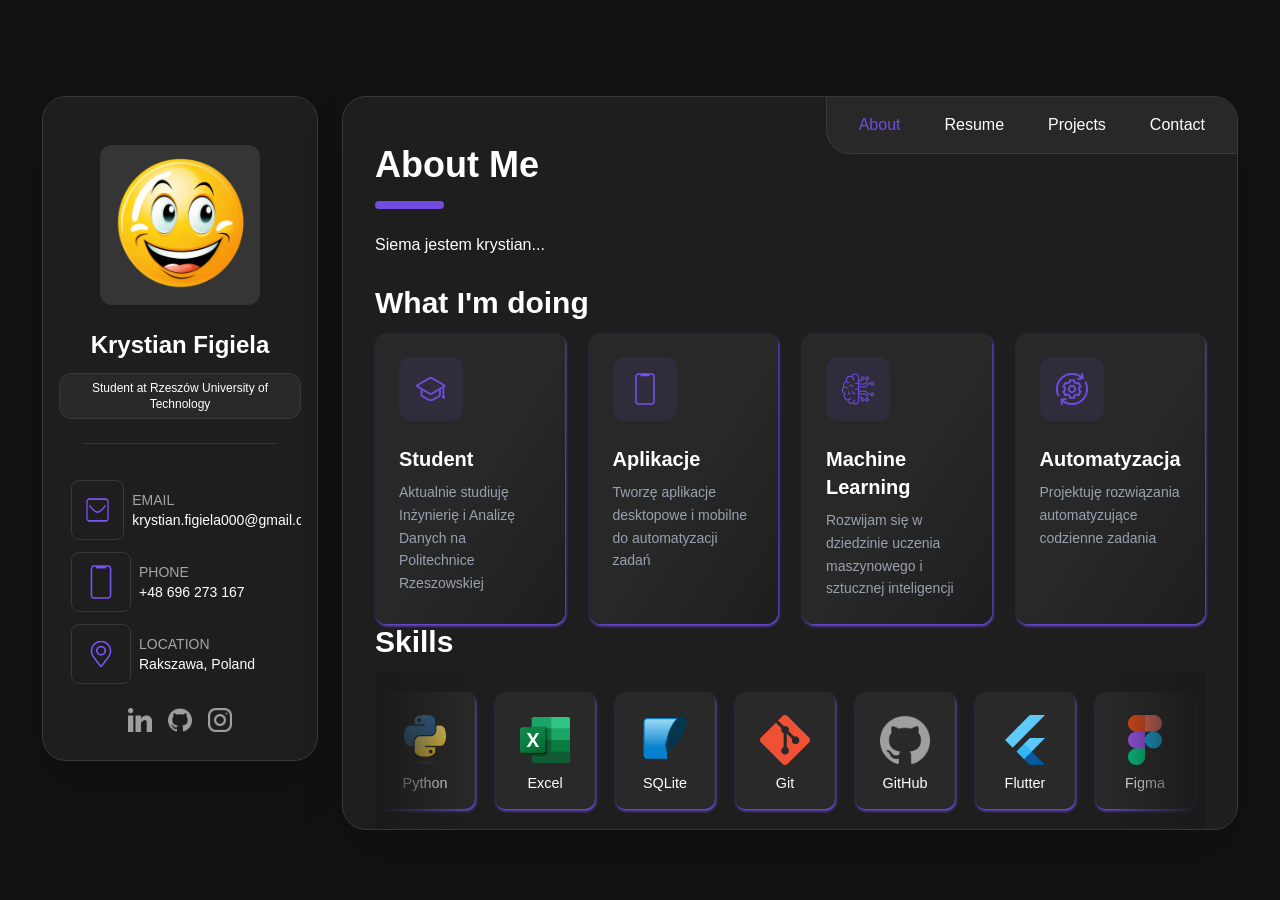
==== commit 0a695e51: "Updates" ====
--- a/index.html
+++ b/index.html
@@ -1 +1 @@
-<!DOCTYPE html><!--hU6q7gjdFlDaYP4oAkMVy--><html lang="en"><head><meta charSet="utf-8"/><meta name="viewport" content="width=device-width, initial-scale=1"/><link rel="preload" href="/portfolio/_next/static/media/569ce4b8f30dc480-s.p.woff2" as="font" crossorigin="" type="font/woff2"/><link rel="preload" href="/portfolio/_next/static/media/93f479601ee12b01-s.p.woff2" as="font" crossorigin="" type="font/woff2"/><link rel="preload" as="image" href="./smile.png"/><link rel="preload" as="image" href="portfolio/icons/email.png"/><link rel="preload" as="image" href="./icons/phone.png"/><link rel="preload" as="image" href="./icons/location.png"/><link rel="preload" as="image" href="/icons/linkedin.png"/><link rel="preload" as="image" href="/icons/github.png"/><link rel="preload" as="image" href="/icons/instagram.png"/><link rel="preload" as="image" href="/smile.png"/><link rel="preload" as="image" href="/icons/email.png"/><link rel="preload" as="image" href="/icons/phone.png"/><link rel="stylesheet" href="/portfolio/_next/static/css/88b9f5693d49db1e.css" data-precedence="next"/><link rel="preload" as="script" fetchPriority="low" href="/portfolio/_next/static/chunks/webpack-cee12e2481105ddf.js"/><script src="/portfolio/_next/static/chunks/4bd1b696-c023c6e3521b1417.js" async=""></script><script src="/portfolio/_next/static/chunks/255-8971974ce30427a0.js" async=""></script><script src="/portfolio/_next/static/chunks/main-app-15883cec16349235.js" async=""></script><script src="/portfolio/_next/static/chunks/app/page-80272189792e16bb.js" async=""></script><link rel="preload" as="image" href="/icons/location.png"/><link rel="preload" as="image" href="/icons/graduation.png"/><link rel="preload" as="image" href="/icons/machinelearning.png"/><link rel="preload" as="image" href="/icons/automation.png"/><meta name="next-size-adjust" content=""/><title>Krystian Figiela</title><meta name="description" content="Portfolio of Krystian Figiela"/><link rel="icon" href="/portfolio/favicon.ico" type="image/x-icon" sizes="16x16"/><script src="/portfolio/_next/static/chunks/polyfills-42372ed130431b0a.js" noModule=""></script></head><body class="__variable_062a20 __variable_f9491c antialiased"><div hidden=""><!--$--><!--/$--></div><div class="flex flex-col items-center pt-4 gap-4 xl:gap-6 xl:pt-24 xl:flex-row xl:items-start xl:justify-center xl:max-w-7xl xl:mx-auto xl:px-4"><section class="left-section_desktop sticky h-fit top-16"><img src="./smile.png" alt="Profile picture" class="w-40 h-40 bg-[#353536] mx-auto mt-8 mb-3 rounded-xl"/><h2 class="text-2xl font-bold">Krystian Figiela</h2><div class="status">Student at Rzeszów University of Technology</div><div class="divider"></div><div class="left-block"><a href="mailto:krystian.figiela000@gmail.com" target="_blank"><img src="portfolio/icons/email.png" alt="email"/></a><div class="left-block-info"><h3>EMAIL</h3><a href="mailto:krystian.figiela000@gmail.com" target="_blank">krystian.figiela000@gmail.com</a></div></div><div class="left-block"><a href="tel:+48696273167"><img src="./icons/phone.png" alt="phone"/></a><div class="left-block-info"><h3>PHONE</h3><a href="tel:+48696273167">+48 696 273 167</a></div></div><div class="left-block"><a href="https://www.google.com/maps/place/Rakszawa" target="_blank"><img src="./icons/location.png" alt="location"/></a><div class="left-block-info"><h3>LOCATION</h3><a href="https://www.google.com/maps/place/Rakszawa" target="_blank">Rakszawa, Poland</a></div></div><div class="flex flex-row gap-4 justify-center my-3"><a href="https://www.linkedin.com/in/krystian-figiela/" target="_blank"><img src="/icons/linkedin.png" alt="linkedin" class="social-logo"/></a><a href="https://github.com/kris-devv" target="_blank"><img src="/icons/github.png" alt="github" class="social-logo"/></a><a href="https://www.instagram.com/kris.figiela/" target="_blank"><img src="/icons/instagram.png" alt="instagram" class="social-logo"/></a></div></section><section class="left-section_mobile relative"><div class="flex flex-row"><img src="/smile.png" alt="Profile picture" class="w-30 h-30 bg-[#353536] ml-8 mt-8 mb-4 rounded-xl"/><div class="my-auto ml-6"><h2 class="text-2xl font-bold mb-3">Krystian Figiela</h2><div class="status">Student at Rzeszów University of Technology</div></div></div><a href="" class="show-contact">Show contact</a><div class="divider"></div><div class="flex flex-row flex-wrap"><div class="left-block"><a href="mailto:krystian.figiela000@gmail.com" target="_blank"><img src="/icons/email.png" alt="email"/></a><div class="left-block-info"><h3>EMAIL</h3><a href="mailto:krystian.figiela000@gmail.com" target="_blank">krystian.figiela000@gmail.com</a></div></div><div class="left-block"><a href="tel:+48696273167"><img src="/icons/phone.png" alt="phone"/></a><div class="left-block-info"><h3>PHONE</h3><a href="tel:+48696273167">+48 696 273 167</a></div></div><div class="left-block"><a href="https://www.google.com/maps/place/Rakszawa" target="_blank"><img src="/icons/location.png" alt="location"/></a><div class="left-block-info"><h3>LOCATION</h3><a href="https://www.google.com/maps/place/Rakszawa" target="_blank">Rakszawa, Poland</a></div></div></div><div class="divider"></div><div class="flex flex-row gap-4 my-3 mb-6 ml-8 xl:justify-center xl:mb-0"><a href="https://www.linkedin.com/in/krystian-figiela/" target="_blank"><img src="/icons/linkedin.png" alt="linkedin" class="social-logo"/></a><a href="https://github.com/kris-devv" target="_blank"><img src="/icons/github.png" alt="github" class="social-logo"/></a><a href="https://www.instagram.com/kris.figiela/" target="_blank"><img src="/icons/instagram.png" alt="instagram" class="social-logo"/></a></div></section><div><div class="right-section relative"><nav class="navbar absolute right-0"><button class="text-[#714CDF]">About</button><button class="text-white">Resume</button><button class="text-white">Projects</button><button class="text-white">Contact</button></nav><div><h1 class="content-title">About Me</h1><div class="big-divider"></div><p class="content-text mb-7">Siema jestem krystian...</p><div class="content-subtitle">What I&#x27;m doing</div><div class="grid grid-cols-1 gap-6 sm:grid-cols-2 lg:grid-cols-4"><div class="group relative overflow-hidden rounded-xl bg-gradient-to-br from-[#282829] via-[#282829] to-[#1E1E1F] p-6 shadow-[1px_2px_3px_0px] shadow-[#714CDF] transition-all duration-300 hover:shadow-[2px_4px_6px_0px] hover:shadow-[#714CDF]"><div class="mb-6 flex h-16 w-16 items-center justify-center rounded-xl bg-[#714CDF]/10 text-[#714CDF]"><img src="/icons/graduation.png" alt="Student" class="h-8 w-8 transition-transform duration-300 group-hover:scale-110"/></div><h3 class="mb-2 text-xl font-bold text-white">Student</h3><p class="text-sm leading-relaxed text-gray-400">Aktualnie studiuję Inżynierię i Analizę Danych na Politechnice Rzeszowskiej</p></div><div class="group relative overflow-hidden rounded-xl bg-gradient-to-br from-[#282829] via-[#282829] to-[#1E1E1F] p-6 shadow-[1px_2px_3px_0px] shadow-[#714CDF] transition-all duration-300 hover:shadow-[2px_4px_6px_0px] hover:shadow-[#714CDF]"><div class="mb-6 flex h-16 w-16 items-center justify-center rounded-xl bg-[#714CDF]/10 text-[#714CDF]"><img src="/icons/phone.png" alt="Aplikacje" class="h-8 w-8 transition-transform duration-300 group-hover:scale-110"/></div><h3 class="mb-2 text-xl font-bold text-white">Aplikacje</h3><p class="text-sm leading-relaxed text-gray-400">Tworzę aplikacje desktopowe i mobilne do automatyzacji zadań</p></div><div class="group relative overflow-hidden rounded-xl bg-gradient-to-br from-[#282829] via-[#282829] to-[#1E1E1F] p-6 shadow-[1px_2px_3px_0px] shadow-[#714CDF] transition-all duration-300 hover:shadow-[2px_4px_6px_0px] hover:shadow-[#714CDF]"><div class="mb-6 flex h-16 w-16 items-center justify-center rounded-xl bg-[#714CDF]/10 text-[#714CDF]"><img src="/icons/machinelearning.png" alt="Machine Learning" class="h-8 w-8 transition-transform duration-300 group-hover:scale-110"/></div><h3 class="mb-2 text-xl font-bold text-white">Machine Learning</h3><p class="text-sm leading-relaxed text-gray-400">Rozwijam się w dziedzinie uczenia maszynowego i sztucznej inteligencji</p></div><div class="group relative overflow-hidden rounded-xl bg-gradient-to-br from-[#282829] via-[#282829] to-[#1E1E1F] p-6 shadow-[1px_2px_3px_0px] shadow-[#714CDF] transition-all duration-300 hover:shadow-[2px_4px_6px_0px] hover:shadow-[#714CDF]"><div class="mb-6 flex h-16 w-16 items-center justify-center rounded-xl bg-[#714CDF]/10 text-[#714CDF]"><img src="/icons/automation.png" alt="Automatyzacja" class="h-8 w-8 transition-transform duration-300 group-hover:scale-110"/></div><h3 class="mb-2 text-xl font-bold text-white">Automatyzacja</h3><p class="text-sm leading-relaxed text-gray-400">Projektuję rozwiązania automatyzujące codzienne zadania</p></div></div><div class="content-subtitle">Skills</div><div class="skills-container"><div class="skills-track"><div class="about-skill"><img src="/icons/python.png" alt="Python" loading="lazy"/><p>Python</p></div><div class="about-skill"><img src="/icons/excel.png" alt="Excel" loading="lazy"/><p>Excel</p></div><div class="about-skill"><img src="/icons/sqlite.png" alt="SQLite" loading="lazy"/><p>SQLite</p></div><div class="about-skill"><img src="/icons/git.png" alt="Git" loading="lazy"/><p>Git</p></div><div class="about-skill"><img src="/icons/github.png" alt="GitHub" loading="lazy"/><p>GitHub</p></div><div class="about-skill"><img src="/icons/flutter.png" alt="Flutter" loading="lazy"/><p>Flutter</p></div><div class="about-skill"><img src="/icons/figma.png" alt="Figma" loading="lazy"/><p>Figma</p></div><div class="about-skill"><img src="/icons/flask.png" alt="Flask" loading="lazy"/><p>Flask</p></div><div class="about-skill"><img src="/icons/numpy.png" alt="NumPy" loading="lazy"/><p>NumPy</p></div><div class="about-skill"><img src="/icons/openai.png" alt="OpenAI" loading="lazy"/><p>OpenAI</p></div><div class="about-skill"><img src="/icons/pandas.png" alt="Pandas" loading="lazy"/><p>Pandas</p></div><div class="about-skill"><img src="/icons/photoshop.png" alt="Photoshop" loading="lazy"/><p>Photoshop</p></div><div class="about-skill"><img src="/icons/qt.png" alt="PySide" loading="lazy"/><p>PySide</p></div><div class="about-skill"><img src="/icons/linux.png" alt="Linux" loading="lazy"/><p>Linux</p></div><div class="about-skill"><img src="/icons/html.png" alt="HTML" loading="lazy"/><p>HTML</p></div><div class="about-skill"><img src="/icons/css.png" alt="CSS" loading="lazy"/><p>CSS</p></div><div class="about-skill"><img src="/icons/python.png" alt="Python" loading="lazy"/><p>Python</p></div><div class="about-skill"><img src="/icons/excel.png" alt="Excel" loading="lazy"/><p>Excel</p></div><div class="about-skill"><img src="/icons/sqlite.png" alt="SQLite" loading="lazy"/><p>SQLite</p></div><div class="about-skill"><img src="/icons/git.png" alt="Git" loading="lazy"/><p>Git</p></div><div class="about-skill"><img src="/icons/github.png" alt="GitHub" loading="lazy"/><p>GitHub</p></div><div class="about-skill"><img src="/icons/flutter.png" alt="Flutter" loading="lazy"/><p>Flutter</p></div><div class="about-skill"><img src="/icons/figma.png" alt="Figma" loading="lazy"/><p>Figma</p></div><div class="about-skill"><img src="/icons/flask.png" alt="Flask" loading="lazy"/><p>Flask</p></div><div class="about-skill"><img src="/icons/numpy.png" alt="NumPy" loading="lazy"/><p>NumPy</p></div><div class="about-skill"><img src="/icons/openai.png" alt="OpenAI" loading="lazy"/><p>OpenAI</p></div><div class="about-skill"><img src="/icons/pandas.png" alt="Pandas" loading="lazy"/><p>Pandas</p></div><div class="about-skill"><img src="/icons/photoshop.png" alt="Photoshop" loading="lazy"/><p>Photoshop</p></div><div class="about-skill"><img src="/icons/qt.png" alt="PySide" loading="lazy"/><p>PySide</p></div><div class="about-skill"><img src="/icons/linux.png" alt="Linux" loading="lazy"/><p>Linux</p></div><div class="about-skill"><img src="/icons/html.png" alt="HTML" loading="lazy"/><p>HTML</p></div><div class="about-skill"><img src="/icons/css.png" alt="CSS" loading="lazy"/><p>CSS</p></div></div></div></div></div><nav class="navbar-mobile"><button class="text-[#714CDF]">About</button><button class="text-white">Resume</button><button class="text-white">Projects</button><button class="text-white">Contact</button></nav></div></div><!--$--><!--/$--><script src="/portfolio/_next/static/chunks/webpack-cee12e2481105ddf.js" id="_R_" async=""></script><script>(self.__next_f=self.__next_f||[]).push([0])</script><script>self.__next_f.push([1,"1:\"$Sreact.fragment\"\n2:I[9766,[],\"\"]\n3:I[8924,[],\"\"]\ne:I[7150,[],\"\"]\n:HL[\"/portfolio/_next/static/media/569ce4b8f30dc480-s.p.woff2\",\"font\",{\"crossOrigin\":\"\",\"type\":\"font/woff2\"}]\n:HL[\"/portfolio/_next/static/media/93f479601ee12b01-s.p.woff2\",\"font\",{\"crossOrigin\":\"\",\"type\":\"font/woff2\"}]\n:HL[\"/portfolio/_next/static/css/88b9f5693d49db1e.css\",\"style\"]\n"])</script><script>self.__next_f.push([1,"0:{\"P\":null,\"b\":\"hU6q7gjdFlDaYP4oAkMVy\",\"p\":\"/portfolio\",\"c\":[\"\",\"\"],\"i\":false,\"f\":[[[\"\",{\"children\":[\"__PAGE__\",{}]},\"$undefined\",\"$undefined\",true],[\"\",[\"$\",\"$1\",\"c\",{\"children\":[[[\"$\",\"link\",\"0\",{\"rel\":\"stylesheet\",\"href\":\"/portfolio/_next/static/css/88b9f5693d49db1e.css\",\"precedence\":\"next\",\"crossOrigin\":\"$undefined\",\"nonce\":\"$undefined\"}]],[\"$\",\"html\",null,{\"lang\":\"en\",\"children\":[\"$\",\"body\",null,{\"className\":\"__variable_062a20 __variable_f9491c antialiased\",\"children\":[\"$\",\"$L2\",null,{\"parallelRouterKey\":\"children\",\"error\":\"$undefined\",\"errorStyles\":\"$undefined\",\"errorScripts\":\"$undefined\",\"template\":[\"$\",\"$L3\",null,{}],\"templateStyles\":\"$undefined\",\"templateScripts\":\"$undefined\",\"notFound\":[[[\"$\",\"title\",null,{\"children\":\"404: This page could not be found.\"}],[\"$\",\"div\",null,{\"style\":{\"fontFamily\":\"system-ui,\\\"Segoe UI\\\",Roboto,Helvetica,Arial,sans-serif,\\\"Apple Color Emoji\\\",\\\"Segoe UI Emoji\\\"\",\"height\":\"100vh\",\"textAlign\":\"center\",\"display\":\"flex\",\"flexDirection\":\"column\",\"alignItems\":\"center\",\"justifyContent\":\"center\"},\"children\":[\"$\",\"div\",null,{\"children\":[[\"$\",\"style\",null,{\"dangerouslySetInnerHTML\":{\"__html\":\"body{color:#000;background:#fff;margin:0}.next-error-h1{border-right:1px solid rgba(0,0,0,.3)}@media (prefers-color-scheme:dark){body{color:#fff;background:#000}.next-error-h1{border-right:1px solid rgba(255,255,255,.3)}}\"}}],[\"$\",\"h1\",null,{\"className\":\"next-error-h1\",\"style\":{\"display\":\"inline-block\",\"margin\":\"0 20px 0 0\",\"padding\":\"0 23px 0 0\",\"fontSize\":24,\"fontWeight\":500,\"verticalAlign\":\"top\",\"lineHeight\":\"49px\"},\"children\":404}],[\"$\",\"div\",null,{\"style\":{\"display\":\"inline-block\"},\"children\":[\"$\",\"h2\",null,{\"style\":{\"fontSize\":14,\"fontWeight\":400,\"lineHeight\":\"49px\",\"margin\":0},\"children\":\"This page could not be found.\"}]}]]}]}]],[]],\"forbidden\":\"$undefined\",\"unauthorized\":\"$undefined\"}]}]}]]}],{\"children\":[\"__PAGE__\",[\"$\",\"$1\",\"c\",{\"children\":[[\"$\",\"div\",null,{\"className\":\"flex flex-col items-center pt-4 gap-4 xl:gap-6 xl:pt-24 xl:flex-row xl:items-start xl:justify-center xl:max-w-7xl xl:mx-auto xl:px-4\",\"children\":[[\"$\",\"section\",null,{\"className\":\"left-section_desktop sticky h-fit top-16\",\"children\":[[\"$\",\"img\",null,{\"src\":\"./smile.png\",\"alt\":\"Profile picture\",\"className\":\"w-40 h-40 bg-[#353536] mx-auto mt-8 mb-3 rounded-xl\"}],[\"$\",\"h2\",null,{\"className\":\"text-2xl font-bold\",\"children\":\"Krystian Figiela\"}],[\"$\",\"div\",null,{\"className\":\"status\",\"children\":\"Student at Rzeszów University of Technology\"}],[\"$\",\"div\",null,{\"className\":\"divider\"}],[\"$\",\"div\",null,{\"className\":\"left-block\",\"children\":[[\"$\",\"a\",null,{\"href\":\"mailto:krystian.figiela000@gmail.com\",\"target\":\"_blank\",\"children\":[\"$\",\"img\",null,{\"src\":\"portfolio/icons/email.png\",\"alt\":\"email\"}]}],[\"$\",\"div\",null,{\"className\":\"left-block-info\",\"children\":[[\"$\",\"h3\",null,{\"children\":\"EMAIL\"}],[\"$\",\"a\",null,{\"href\":\"mailto:krystian.figiela000@gmail.com\",\"target\":\"_blank\",\"children\":\"krystian.figiela000@gmail.com\"}]]}]]}],[\"$\",\"div\",null,{\"className\":\"left-block\",\"children\":[[\"$\",\"a\",null,{\"href\":\"tel:+48696273167\",\"children\":[\"$\",\"img\",null,{\"src\":\"./icons/phone.png\",\"alt\":\"phone\"}]}],[\"$\",\"div\",null,{\"className\":\"left-block-info\",\"children\":[[\"$\",\"h3\",null,{\"children\":\"PHONE\"}],[\"$\",\"a\",null,{\"href\":\"tel:+48696273167\",\"children\":\"+48 696 273 167\"}]]}]]}],[\"$\",\"div\",null,{\"className\":\"left-block\",\"children\":[[\"$\",\"a\",null,{\"href\":\"https://www.google.com/maps/place/Rakszawa\",\"target\":\"_blank\",\"children\":[\"$\",\"img\",null,{\"src\":\"./icons/location.png\",\"alt\":\"location\"}]}],[\"$\",\"div\",null,{\"className\":\"left-block-info\",\"children\":[[\"$\",\"h3\",null,{\"children\":\"LOCATION\"}],[\"$\",\"a\",null,{\"href\":\"https://www.google.com/maps/place/Rakszawa\",\"target\":\"_blank\",\"children\":\"Rakszawa, Poland\"}]]}]]}],[\"$\",\"div\",null,{\"className\":\"flex flex-row gap-4 justify-center my-3\",\"children\":[[\"$\",\"a\",null,{\"href\":\"https://www.linkedin.com/in/krystian-figiela/\",\"target\":\"_blank\",\"children\":[\"$\",\"img\",null,{\"src\":\"/icons/linkedin.png\",\"alt\":\"linkedin\",\"className\":\"social-logo\"}]}],[\"$\",\"a\",null,{\"href\":\"https://github.com/kris-devv\",\"target\":\"_blank\",\"children\":[\"$\",\"img\",null,{\"src\":\"/icons/github.png\",\"alt\":\"github\",\"className\":\"social-logo\"}]}],[\"$\",\"a\",null,{\"href\":\"https://www.instagram.com/kris.figiela/\",\"target\":\"_blank\",\"children\":[\"$\",\"img\",null,{\"src\":\"/icons/instagram.png\",\"alt\":\"instagram\",\"className\":\"social-logo\"}]}]]}]]}],[\"$\",\"section\",null,{\"className\":\"left-section_mobile relative\",\"children\":[[\"$\",\"div\",null,{\"className\":\"flex flex-row\",\"children\":[[\"$\",\"img\",null,{\"src\":\"/smile.png\",\"alt\":\"Profile picture\",\"className\":\"w-30 h-30 bg-[#353536] ml-8 mt-8 mb-4 rounded-xl\"}],[\"$\",\"div\",null,{\"className\":\"my-auto ml-6\",\"children\":[\"$L4\",\"$L5\"]}]]}],\"$L6\",\"$L7\",\"$L8\",\"$L9\",\"$La\"]}],\"$Lb\"]}],null,\"$Lc\"]}],{},null,false]},null,false],\"$Ld\",false]],\"m\":\"$undefined\",\"G\":[\"$e\",[]],\"s\":false,\"S\":true}\n"])</script><script>self.__next_f.push([1,"f:I[5993,[\"974\",\"static/chunks/app/page-80272189792e16bb.js\"],\"default\"]\n10:I[4431,[],\"OutletBoundary\"]\n12:I[5278,[],\"AsyncMetadataOutlet\"]\n14:I[4431,[],\"ViewportBoundary\"]\n16:I[4431,[],\"MetadataBoundary\"]\n17:\"$Sreact.suspense\"\n4:[\"$\",\"h2\",null,{\"className\":\"text-2xl font-bold mb-3\",\"children\":\"Krystian Figiela\"}]\n5:[\"$\",\"div\",null,{\"className\":\"status\",\"children\":\"Student at Rzeszów University of Technology\"}]\n6:[\"$\",\"a\",null,{\"href\":\"\",\"className\":\"show-contact\",\"children\":\"Show contact\"}]\n7:[\"$\",\"div\",null,{\"className\":\"divider\"}]\n"])</script><script>self.__next_f.push([1,"8:[\"$\",\"div\",null,{\"className\":\"flex flex-row flex-wrap\",\"children\":[[\"$\",\"div\",null,{\"className\":\"left-block\",\"children\":[[\"$\",\"a\",null,{\"href\":\"mailto:krystian.figiela000@gmail.com\",\"target\":\"_blank\",\"children\":[\"$\",\"img\",null,{\"src\":\"/icons/email.png\",\"alt\":\"email\"}]}],[\"$\",\"div\",null,{\"className\":\"left-block-info\",\"children\":[[\"$\",\"h3\",null,{\"children\":\"EMAIL\"}],[\"$\",\"a\",null,{\"href\":\"mailto:krystian.figiela000@gmail.com\",\"target\":\"_blank\",\"children\":\"krystian.figiela000@gmail.com\"}]]}]]}],[\"$\",\"div\",null,{\"className\":\"left-block\",\"children\":[[\"$\",\"a\",null,{\"href\":\"tel:+48696273167\",\"children\":[\"$\",\"img\",null,{\"src\":\"/icons/phone.png\",\"alt\":\"phone\"}]}],[\"$\",\"div\",null,{\"className\":\"left-block-info\",\"children\":[[\"$\",\"h3\",null,{\"children\":\"PHONE\"}],[\"$\",\"a\",null,{\"href\":\"tel:+48696273167\",\"children\":\"+48 696 273 167\"}]]}]]}],[\"$\",\"div\",null,{\"className\":\"left-block\",\"children\":[[\"$\",\"a\",null,{\"href\":\"https://www.google.com/maps/place/Rakszawa\",\"target\":\"_blank\",\"children\":[\"$\",\"img\",null,{\"src\":\"/icons/location.png\",\"alt\":\"location\"}]}],[\"$\",\"div\",null,{\"className\":\"left-block-info\",\"children\":[[\"$\",\"h3\",null,{\"children\":\"LOCATION\"}],[\"$\",\"a\",null,{\"href\":\"https://www.google.com/maps/place/Rakszawa\",\"target\":\"_blank\",\"children\":\"Rakszawa, Poland\"}]]}]]}]]}]\n"])</script><script>self.__next_f.push([1,"9:[\"$\",\"div\",null,{\"className\":\"divider\"}]\na:[\"$\",\"div\",null,{\"className\":\"flex flex-row gap-4 my-3 mb-6 ml-8 xl:justify-center xl:mb-0\",\"children\":[[\"$\",\"a\",null,{\"href\":\"https://www.linkedin.com/in/krystian-figiela/\",\"target\":\"_blank\",\"children\":[\"$\",\"img\",null,{\"src\":\"/icons/linkedin.png\",\"alt\":\"linkedin\",\"className\":\"social-logo\"}]}],[\"$\",\"a\",null,{\"href\":\"https://github.com/kris-devv\",\"target\":\"_blank\",\"children\":[\"$\",\"img\",null,{\"src\":\"/icons/github.png\",\"alt\":\"github\",\"className\":\"social-logo\"}]}],[\"$\",\"a\",null,{\"href\":\"https://www.instagram.com/kris.figiela/\",\"target\":\"_blank\",\"children\":[\"$\",\"img\",null,{\"src\":\"/icons/instagram.png\",\"alt\":\"instagram\",\"className\":\"social-logo\"}]}]]}]\nb:[\"$\",\"$Lf\",null,{}]\nc:[\"$\",\"$L10\",null,{\"children\":[\"$L11\",[\"$\",\"$L12\",null,{\"promise\":\"$@13\"}]]}]\nd:[\"$\",\"$1\",\"h\",{\"children\":[null,[[\"$\",\"$L14\",null,{\"children\":\"$L15\"}],[\"$\",\"meta\",null,{\"name\":\"next-size-adjust\",\"content\":\"\"}]],[\"$\",\"$L16\",null,{\"children\":[\"$\",\"div\",null,{\"hidden\":true,\"children\":[\"$\",\"$17\",null,{\"fallback\":null,\"children\":\"$L18\"}]}]}]]}]\n"])</script><script>self.__next_f.push([1,"15:[[\"$\",\"meta\",\"0\",{\"charSet\":\"utf-8\"}],[\"$\",\"meta\",\"1\",{\"name\":\"viewport\",\"content\":\"width=device-width, initial-scale=1\"}]]\n11:null\n"])</script><script>self.__next_f.push([1,"19:I[622,[],\"IconMark\"]\n13:{\"metadata\":[[\"$\",\"title\",\"0\",{\"children\":\"Krystian Figiela\"}],[\"$\",\"meta\",\"1\",{\"name\":\"description\",\"content\":\"Portfolio of Krystian Figiela\"}],[\"$\",\"link\",\"2\",{\"rel\":\"icon\",\"href\":\"/portfolio/favicon.ico\",\"type\":\"image/x-icon\",\"sizes\":\"16x16\"}],[\"$\",\"$L19\",\"3\",{}]],\"error\":null,\"digest\":\"$undefined\"}\n"])</script><script>self.__next_f.push([1,"18:\"$13:metadata\"\n"])</script></body></html>+<!DOCTYPE html><!--hPZqBLNZZy6ipAqWy6_oj--><html lang="en"><head><meta charSet="utf-8"/><meta name="viewport" content="width=device-width, initial-scale=1"/><link rel="preload" href="/_next/static/media/569ce4b8f30dc480-s.p.woff2" as="font" crossorigin="" type="font/woff2"/><link rel="preload" href="/_next/static/media/93f479601ee12b01-s.p.woff2" as="font" crossorigin="" type="font/woff2"/><link rel="preload" as="image" href="./smile.png"/><link rel="preload" as="image" href="./icons/email.png"/><link rel="preload" as="image" href="./icons/phone.png"/><link rel="preload" as="image" href="./icons/location.png"/><link rel="preload" as="image" href="/icons/linkedin.png"/><link rel="preload" as="image" href="/icons/github.png"/><link rel="preload" as="image" href="/icons/instagram.png"/><link rel="preload" as="image" href="/smile.png"/><link rel="preload" as="image" href="/icons/email.png"/><link rel="preload" as="image" href="/icons/phone.png"/><link rel="stylesheet" href="/_next/static/css/a0ada694479e2d52.css" data-precedence="next"/><link rel="preload" as="script" fetchPriority="low" href="/_next/static/chunks/webpack-d6297060eb558837.js"/><script src="/_next/static/chunks/4bd1b696-c023c6e3521b1417.js" async=""></script><script src="/_next/static/chunks/255-8971974ce30427a0.js" async=""></script><script src="/_next/static/chunks/main-app-15883cec16349235.js" async=""></script><script src="/_next/static/chunks/app/page-80272189792e16bb.js" async=""></script><link rel="preload" as="image" href="/icons/location.png"/><link rel="preload" as="image" href="/icons/graduation.png"/><link rel="preload" as="image" href="/icons/machinelearning.png"/><link rel="preload" as="image" href="/icons/automation.png"/><meta name="next-size-adjust" content=""/><title>Krystian Figiela</title><meta name="description" content="Portfolio of Krystian Figiela"/><link rel="icon" href="/portfolio/favicon.ico" type="image/x-icon" sizes="16x16"/><script src="/_next/static/chunks/polyfills-42372ed130431b0a.js" noModule=""></script></head><body class="__variable_5cfdac __variable_9a8899 antialiased"><div hidden=""><!--$--><!--/$--></div><div class="flex flex-col items-center pt-4 gap-4 xl:gap-6 xl:pt-24 xl:flex-row xl:items-start xl:justify-center xl:max-w-7xl xl:mx-auto xl:px-4"><section class="left-section_desktop sticky h-fit top-16"><img src="./smile.png" alt="Profile picture" class="w-40 h-40 bg-[#353536] mx-auto mt-8 mb-3 rounded-xl"/><h2 class="text-2xl font-bold">Krystian Figiela</h2><div class="status">Student at Rzeszów University of Technology</div><div class="divider"></div><div class="left-block"><a href="mailto:krystian.figiela000@gmail.com" target="_blank"><img src="./icons/email.png" alt="email"/></a><div class="left-block-info"><h3>EMAIL</h3><a href="mailto:krystian.figiela000@gmail.com" target="_blank">krystian.figiela000@gmail.com</a></div></div><div class="left-block"><a href="tel:+48696273167"><img src="./icons/phone.png" alt="phone"/></a><div class="left-block-info"><h3>PHONE</h3><a href="tel:+48696273167">+48 696 273 167</a></div></div><div class="left-block"><a href="https://www.google.com/maps/place/Rakszawa" target="_blank"><img src="./icons/location.png" alt="location"/></a><div class="left-block-info"><h3>LOCATION</h3><a href="https://www.google.com/maps/place/Rakszawa" target="_blank">Rakszawa, Poland</a></div></div><div class="flex flex-row gap-4 justify-center my-3"><a href="https://www.linkedin.com/in/krystian-figiela/" target="_blank"><img src="/icons/linkedin.png" alt="linkedin" class="social-logo"/></a><a href="https://github.com/kris-devv" target="_blank"><img src="/icons/github.png" alt="github" class="social-logo"/></a><a href="https://www.instagram.com/kris.figiela/" target="_blank"><img src="/icons/instagram.png" alt="instagram" class="social-logo"/></a></div></section><section class="left-section_mobile relative"><div class="flex flex-row"><img src="/smile.png" alt="Profile picture" class="w-30 h-30 bg-[#353536] ml-8 mt-8 mb-4 rounded-xl"/><div class="my-auto ml-6"><h2 class="text-2xl font-bold mb-3">Krystian Figiela</h2><div class="status">Student at Rzeszów University of Technology</div></div></div><a href="" class="show-contact">Show contact</a><div class="divider"></div><div class="flex flex-row flex-wrap"><div class="left-block"><a href="mailto:krystian.figiela000@gmail.com" target="_blank"><img src="/icons/email.png" alt="email"/></a><div class="left-block-info"><h3>EMAIL</h3><a href="mailto:krystian.figiela000@gmail.com" target="_blank">krystian.figiela000@gmail.com</a></div></div><div class="left-block"><a href="tel:+48696273167"><img src="/icons/phone.png" alt="phone"/></a><div class="left-block-info"><h3>PHONE</h3><a href="tel:+48696273167">+48 696 273 167</a></div></div><div class="left-block"><a href="https://www.google.com/maps/place/Rakszawa" target="_blank"><img src="/icons/location.png" alt="location"/></a><div class="left-block-info"><h3>LOCATION</h3><a href="https://www.google.com/maps/place/Rakszawa" target="_blank">Rakszawa, Poland</a></div></div></div><div class="divider"></div><div class="flex flex-row gap-4 my-3 mb-6 ml-8 xl:justify-center xl:mb-0"><a href="https://www.linkedin.com/in/krystian-figiela/" target="_blank"><img src="/icons/linkedin.png" alt="linkedin" class="social-logo"/></a><a href="https://github.com/kris-devv" target="_blank"><img src="/icons/github.png" alt="github" class="social-logo"/></a><a href="https://www.instagram.com/kris.figiela/" target="_blank"><img src="/icons/instagram.png" alt="instagram" class="social-logo"/></a></div></section><div><div class="right-section relative"><nav class="navbar absolute right-0"><button class="text-[#714CDF]">About</button><button class="text-white">Resume</button><button class="text-white">Projects</button><button class="text-white">Contact</button></nav><div><h1 class="content-title">About Me</h1><div class="big-divider"></div><p class="content-text mb-7">Siema jestem krystian...</p><div class="content-subtitle">What I&#x27;m doing</div><div class="grid grid-cols-1 gap-6 sm:grid-cols-2 lg:grid-cols-4"><div class="group relative overflow-hidden rounded-xl bg-gradient-to-br from-[#282829] via-[#282829] to-[#1E1E1F] p-6 shadow-[1px_2px_3px_0px] shadow-[#714CDF] transition-all duration-300 hover:shadow-[2px_4px_6px_0px] hover:shadow-[#714CDF]"><div class="mb-6 flex h-16 w-16 items-center justify-center rounded-xl bg-[#714CDF]/10 text-[#714CDF]"><img src="/icons/graduation.png" alt="Student" class="h-8 w-8 transition-transform duration-300 group-hover:scale-110"/></div><h3 class="mb-2 text-xl font-bold text-white">Student</h3><p class="text-sm leading-relaxed text-gray-400">Aktualnie studiuję Inżynierię i Analizę Danych na Politechnice Rzeszowskiej</p></div><div class="group relative overflow-hidden rounded-xl bg-gradient-to-br from-[#282829] via-[#282829] to-[#1E1E1F] p-6 shadow-[1px_2px_3px_0px] shadow-[#714CDF] transition-all duration-300 hover:shadow-[2px_4px_6px_0px] hover:shadow-[#714CDF]"><div class="mb-6 flex h-16 w-16 items-center justify-center rounded-xl bg-[#714CDF]/10 text-[#714CDF]"><img src="/icons/phone.png" alt="Aplikacje" class="h-8 w-8 transition-transform duration-300 group-hover:scale-110"/></div><h3 class="mb-2 text-xl font-bold text-white">Aplikacje</h3><p class="text-sm leading-relaxed text-gray-400">Tworzę aplikacje desktopowe i mobilne do automatyzacji zadań</p></div><div class="group relative overflow-hidden rounded-xl bg-gradient-to-br from-[#282829] via-[#282829] to-[#1E1E1F] p-6 shadow-[1px_2px_3px_0px] shadow-[#714CDF] transition-all duration-300 hover:shadow-[2px_4px_6px_0px] hover:shadow-[#714CDF]"><div class="mb-6 flex h-16 w-16 items-center justify-center rounded-xl bg-[#714CDF]/10 text-[#714CDF]"><img src="/icons/machinelearning.png" alt="Machine Learning" class="h-8 w-8 transition-transform duration-300 group-hover:scale-110"/></div><h3 class="mb-2 text-xl font-bold text-white">Machine Learning</h3><p class="text-sm leading-relaxed text-gray-400">Rozwijam się w dziedzinie uczenia maszynowego i sztucznej inteligencji</p></div><div class="group relative overflow-hidden rounded-xl bg-gradient-to-br from-[#282829] via-[#282829] to-[#1E1E1F] p-6 shadow-[1px_2px_3px_0px] shadow-[#714CDF] transition-all duration-300 hover:shadow-[2px_4px_6px_0px] hover:shadow-[#714CDF]"><div class="mb-6 flex h-16 w-16 items-center justify-center rounded-xl bg-[#714CDF]/10 text-[#714CDF]"><img src="/icons/automation.png" alt="Automatyzacja" class="h-8 w-8 transition-transform duration-300 group-hover:scale-110"/></div><h3 class="mb-2 text-xl font-bold text-white">Automatyzacja</h3><p class="text-sm leading-relaxed text-gray-400">Projektuję rozwiązania automatyzujące codzienne zadania</p></div></div><div class="content-subtitle">Skills</div><div class="skills-container"><div class="skills-track"><div class="about-skill"><img src="/icons/python.png" alt="Python" loading="lazy"/><p>Python</p></div><div class="about-skill"><img src="/icons/excel.png" alt="Excel" loading="lazy"/><p>Excel</p></div><div class="about-skill"><img src="/icons/sqlite.png" alt="SQLite" loading="lazy"/><p>SQLite</p></div><div class="about-skill"><img src="/icons/git.png" alt="Git" loading="lazy"/><p>Git</p></div><div class="about-skill"><img src="/icons/github.png" alt="GitHub" loading="lazy"/><p>GitHub</p></div><div class="about-skill"><img src="/icons/flutter.png" alt="Flutter" loading="lazy"/><p>Flutter</p></div><div class="about-skill"><img src="/icons/figma.png" alt="Figma" loading="lazy"/><p>Figma</p></div><div class="about-skill"><img src="/icons/flask.png" alt="Flask" loading="lazy"/><p>Flask</p></div><div class="about-skill"><img src="/icons/numpy.png" alt="NumPy" loading="lazy"/><p>NumPy</p></div><div class="about-skill"><img src="/icons/openai.png" alt="OpenAI" loading="lazy"/><p>OpenAI</p></div><div class="about-skill"><img src="/icons/pandas.png" alt="Pandas" loading="lazy"/><p>Pandas</p></div><div class="about-skill"><img src="/icons/photoshop.png" alt="Photoshop" loading="lazy"/><p>Photoshop</p></div><div class="about-skill"><img src="/icons/qt.png" alt="PySide" loading="lazy"/><p>PySide</p></div><div class="about-skill"><img src="/icons/linux.png" alt="Linux" loading="lazy"/><p>Linux</p></div><div class="about-skill"><img src="/icons/html.png" alt="HTML" loading="lazy"/><p>HTML</p></div><div class="about-skill"><img src="/icons/css.png" alt="CSS" loading="lazy"/><p>CSS</p></div><div class="about-skill"><img src="/icons/python.png" alt="Python" loading="lazy"/><p>Python</p></div><div class="about-skill"><img src="/icons/excel.png" alt="Excel" loading="lazy"/><p>Excel</p></div><div class="about-skill"><img src="/icons/sqlite.png" alt="SQLite" loading="lazy"/><p>SQLite</p></div><div class="about-skill"><img src="/icons/git.png" alt="Git" loading="lazy"/><p>Git</p></div><div class="about-skill"><img src="/icons/github.png" alt="GitHub" loading="lazy"/><p>GitHub</p></div><div class="about-skill"><img src="/icons/flutter.png" alt="Flutter" loading="lazy"/><p>Flutter</p></div><div class="about-skill"><img src="/icons/figma.png" alt="Figma" loading="lazy"/><p>Figma</p></div><div class="about-skill"><img src="/icons/flask.png" alt="Flask" loading="lazy"/><p>Flask</p></div><div class="about-skill"><img src="/icons/numpy.png" alt="NumPy" loading="lazy"/><p>NumPy</p></div><div class="about-skill"><img src="/icons/openai.png" alt="OpenAI" loading="lazy"/><p>OpenAI</p></div><div class="about-skill"><img src="/icons/pandas.png" alt="Pandas" loading="lazy"/><p>Pandas</p></div><div class="about-skill"><img src="/icons/photoshop.png" alt="Photoshop" loading="lazy"/><p>Photoshop</p></div><div class="about-skill"><img src="/icons/qt.png" alt="PySide" loading="lazy"/><p>PySide</p></div><div class="about-skill"><img src="/icons/linux.png" alt="Linux" loading="lazy"/><p>Linux</p></div><div class="about-skill"><img src="/icons/html.png" alt="HTML" loading="lazy"/><p>HTML</p></div><div class="about-skill"><img src="/icons/css.png" alt="CSS" loading="lazy"/><p>CSS</p></div></div></div></div></div><nav class="navbar-mobile"><button class="text-[#714CDF]">About</button><button class="text-white">Resume</button><button class="text-white">Projects</button><button class="text-white">Contact</button></nav></div></div><!--$--><!--/$--><script src="/_next/static/chunks/webpack-d6297060eb558837.js" id="_R_" async=""></script><script>(self.__next_f=self.__next_f||[]).push([0])</script><script>self.__next_f.push([1,"1:\"$Sreact.fragment\"\n2:I[9766,[],\"\"]\n3:I[8924,[],\"\"]\nd:I[7150,[],\"\"]\n:HL[\"/_next/static/media/569ce4b8f30dc480-s.p.woff2\",\"font\",{\"crossOrigin\":\"\",\"type\":\"font/woff2\"}]\n:HL[\"/_next/static/media/93f479601ee12b01-s.p.woff2\",\"font\",{\"crossOrigin\":\"\",\"type\":\"font/woff2\"}]\n:HL[\"/_next/static/css/a0ada694479e2d52.css\",\"style\"]\n"])</script><script>self.__next_f.push([1,"0:{\"P\":null,\"b\":\"hPZqBLNZZy6ipAqWy6-oj\",\"p\":\"\",\"c\":[\"\",\"\"],\"i\":false,\"f\":[[[\"\",{\"children\":[\"__PAGE__\",{}]},\"$undefined\",\"$undefined\",true],[\"\",[\"$\",\"$1\",\"c\",{\"children\":[[[\"$\",\"link\",\"0\",{\"rel\":\"stylesheet\",\"href\":\"/_next/static/css/a0ada694479e2d52.css\",\"precedence\":\"next\",\"crossOrigin\":\"$undefined\",\"nonce\":\"$undefined\"}]],[\"$\",\"html\",null,{\"lang\":\"en\",\"children\":[\"$\",\"body\",null,{\"className\":\"__variable_5cfdac __variable_9a8899 antialiased\",\"children\":[\"$\",\"$L2\",null,{\"parallelRouterKey\":\"children\",\"error\":\"$undefined\",\"errorStyles\":\"$undefined\",\"errorScripts\":\"$undefined\",\"template\":[\"$\",\"$L3\",null,{}],\"templateStyles\":\"$undefined\",\"templateScripts\":\"$undefined\",\"notFound\":[[[\"$\",\"title\",null,{\"children\":\"404: This page could not be found.\"}],[\"$\",\"div\",null,{\"style\":{\"fontFamily\":\"system-ui,\\\"Segoe UI\\\",Roboto,Helvetica,Arial,sans-serif,\\\"Apple Color Emoji\\\",\\\"Segoe UI Emoji\\\"\",\"height\":\"100vh\",\"textAlign\":\"center\",\"display\":\"flex\",\"flexDirection\":\"column\",\"alignItems\":\"center\",\"justifyContent\":\"center\"},\"children\":[\"$\",\"div\",null,{\"children\":[[\"$\",\"style\",null,{\"dangerouslySetInnerHTML\":{\"__html\":\"body{color:#000;background:#fff;margin:0}.next-error-h1{border-right:1px solid rgba(0,0,0,.3)}@media (prefers-color-scheme:dark){body{color:#fff;background:#000}.next-error-h1{border-right:1px solid rgba(255,255,255,.3)}}\"}}],[\"$\",\"h1\",null,{\"className\":\"next-error-h1\",\"style\":{\"display\":\"inline-block\",\"margin\":\"0 20px 0 0\",\"padding\":\"0 23px 0 0\",\"fontSize\":24,\"fontWeight\":500,\"verticalAlign\":\"top\",\"lineHeight\":\"49px\"},\"children\":404}],[\"$\",\"div\",null,{\"style\":{\"display\":\"inline-block\"},\"children\":[\"$\",\"h2\",null,{\"style\":{\"fontSize\":14,\"fontWeight\":400,\"lineHeight\":\"49px\",\"margin\":0},\"children\":\"This page could not be found.\"}]}]]}]}]],[]],\"forbidden\":\"$undefined\",\"unauthorized\":\"$undefined\"}]}]}]]}],{\"children\":[\"__PAGE__\",[\"$\",\"$1\",\"c\",{\"children\":[[\"$\",\"div\",null,{\"className\":\"flex flex-col items-center pt-4 gap-4 xl:gap-6 xl:pt-24 xl:flex-row xl:items-start xl:justify-center xl:max-w-7xl xl:mx-auto xl:px-4\",\"children\":[[\"$\",\"section\",null,{\"className\":\"left-section_desktop sticky h-fit top-16\",\"children\":[[\"$\",\"img\",null,{\"src\":\"./smile.png\",\"alt\":\"Profile picture\",\"className\":\"w-40 h-40 bg-[#353536] mx-auto mt-8 mb-3 rounded-xl\"}],[\"$\",\"h2\",null,{\"className\":\"text-2xl font-bold\",\"children\":\"Krystian Figiela\"}],[\"$\",\"div\",null,{\"className\":\"status\",\"children\":\"Student at Rzeszów University of Technology\"}],[\"$\",\"div\",null,{\"className\":\"divider\"}],[\"$\",\"div\",null,{\"className\":\"left-block\",\"children\":[[\"$\",\"a\",null,{\"href\":\"mailto:krystian.figiela000@gmail.com\",\"target\":\"_blank\",\"children\":[\"$\",\"img\",null,{\"src\":\"./icons/email.png\",\"alt\":\"email\"}]}],[\"$\",\"div\",null,{\"className\":\"left-block-info\",\"children\":[[\"$\",\"h3\",null,{\"children\":\"EMAIL\"}],[\"$\",\"a\",null,{\"href\":\"mailto:krystian.figiela000@gmail.com\",\"target\":\"_blank\",\"children\":\"krystian.figiela000@gmail.com\"}]]}]]}],[\"$\",\"div\",null,{\"className\":\"left-block\",\"children\":[[\"$\",\"a\",null,{\"href\":\"tel:+48696273167\",\"children\":[\"$\",\"img\",null,{\"src\":\"./icons/phone.png\",\"alt\":\"phone\"}]}],[\"$\",\"div\",null,{\"className\":\"left-block-info\",\"children\":[[\"$\",\"h3\",null,{\"children\":\"PHONE\"}],[\"$\",\"a\",null,{\"href\":\"tel:+48696273167\",\"children\":\"+48 696 273 167\"}]]}]]}],[\"$\",\"div\",null,{\"className\":\"left-block\",\"children\":[[\"$\",\"a\",null,{\"href\":\"https://www.google.com/maps/place/Rakszawa\",\"target\":\"_blank\",\"children\":[\"$\",\"img\",null,{\"src\":\"./icons/location.png\",\"alt\":\"location\"}]}],[\"$\",\"div\",null,{\"className\":\"left-block-info\",\"children\":[[\"$\",\"h3\",null,{\"children\":\"LOCATION\"}],[\"$\",\"a\",null,{\"href\":\"https://www.google.com/maps/place/Rakszawa\",\"target\":\"_blank\",\"children\":\"Rakszawa, Poland\"}]]}]]}],[\"$\",\"div\",null,{\"className\":\"flex flex-row gap-4 justify-center my-3\",\"children\":[[\"$\",\"a\",null,{\"href\":\"https://www.linkedin.com/in/krystian-figiela/\",\"target\":\"_blank\",\"children\":[\"$\",\"img\",null,{\"src\":\"/icons/linkedin.png\",\"alt\":\"linkedin\",\"className\":\"social-logo\"}]}],[\"$\",\"a\",null,{\"href\":\"https://github.com/kris-devv\",\"target\":\"_blank\",\"children\":[\"$\",\"img\",null,{\"src\":\"/icons/github.png\",\"alt\":\"github\",\"className\":\"social-logo\"}]}],[\"$\",\"a\",null,{\"href\":\"https://www.instagram.com/kris.figiela/\",\"target\":\"_blank\",\"children\":[\"$\",\"img\",null,{\"src\":\"/icons/instagram.png\",\"alt\":\"instagram\",\"className\":\"social-logo\"}]}]]}]]}],[\"$\",\"section\",null,{\"className\":\"left-section_mobile relative\",\"children\":[[\"$\",\"div\",null,{\"className\":\"flex flex-row\",\"children\":[[\"$\",\"img\",null,{\"src\":\"/smile.png\",\"alt\":\"Profile picture\",\"className\":\"w-30 h-30 bg-[#353536] ml-8 mt-8 mb-4 rounded-xl\"}],[\"$\",\"div\",null,{\"className\":\"my-auto ml-6\",\"children\":[[\"$\",\"h2\",null,{\"className\":\"text-2xl font-bold mb-3\",\"children\":\"Krystian Figiela\"}],\"$L4\"]}]]}],\"$L5\",\"$L6\",\"$L7\",\"$L8\",\"$L9\"]}],\"$La\"]}],null,\"$Lb\"]}],{},null,false]},null,false],\"$Lc\",false]],\"m\":\"$undefined\",\"G\":[\"$d\",[]],\"s\":false,\"S\":true}\n"])</script><script>self.__next_f.push([1,"e:I[5993,[\"974\",\"static/chunks/app/page-80272189792e16bb.js\"],\"default\"]\nf:I[4431,[],\"OutletBoundary\"]\n11:I[5278,[],\"AsyncMetadataOutlet\"]\n13:I[4431,[],\"ViewportBoundary\"]\n15:I[4431,[],\"MetadataBoundary\"]\n16:\"$Sreact.suspense\"\n4:[\"$\",\"div\",null,{\"className\":\"status\",\"children\":\"Student at Rzeszów University of Technology\"}]\n5:[\"$\",\"a\",null,{\"href\":\"\",\"className\":\"show-contact\",\"children\":\"Show contact\"}]\n6:[\"$\",\"div\",null,{\"className\":\"divider\"}]\n"])</script><script>self.__next_f.push([1,"7:[\"$\",\"div\",null,{\"className\":\"flex flex-row flex-wrap\",\"children\":[[\"$\",\"div\",null,{\"className\":\"left-block\",\"children\":[[\"$\",\"a\",null,{\"href\":\"mailto:krystian.figiela000@gmail.com\",\"target\":\"_blank\",\"children\":[\"$\",\"img\",null,{\"src\":\"/icons/email.png\",\"alt\":\"email\"}]}],[\"$\",\"div\",null,{\"className\":\"left-block-info\",\"children\":[[\"$\",\"h3\",null,{\"children\":\"EMAIL\"}],[\"$\",\"a\",null,{\"href\":\"mailto:krystian.figiela000@gmail.com\",\"target\":\"_blank\",\"children\":\"krystian.figiela000@gmail.com\"}]]}]]}],[\"$\",\"div\",null,{\"className\":\"left-block\",\"children\":[[\"$\",\"a\",null,{\"href\":\"tel:+48696273167\",\"children\":[\"$\",\"img\",null,{\"src\":\"/icons/phone.png\",\"alt\":\"phone\"}]}],[\"$\",\"div\",null,{\"className\":\"left-block-info\",\"children\":[[\"$\",\"h3\",null,{\"children\":\"PHONE\"}],[\"$\",\"a\",null,{\"href\":\"tel:+48696273167\",\"children\":\"+48 696 273 167\"}]]}]]}],[\"$\",\"div\",null,{\"className\":\"left-block\",\"children\":[[\"$\",\"a\",null,{\"href\":\"https://www.google.com/maps/place/Rakszawa\",\"target\":\"_blank\",\"children\":[\"$\",\"img\",null,{\"src\":\"/icons/location.png\",\"alt\":\"location\"}]}],[\"$\",\"div\",null,{\"className\":\"left-block-info\",\"children\":[[\"$\",\"h3\",null,{\"children\":\"LOCATION\"}],[\"$\",\"a\",null,{\"href\":\"https://www.google.com/maps/place/Rakszawa\",\"target\":\"_blank\",\"children\":\"Rakszawa, Poland\"}]]}]]}]]}]\n"])</script><script>self.__next_f.push([1,"8:[\"$\",\"div\",null,{\"className\":\"divider\"}]\n9:[\"$\",\"div\",null,{\"className\":\"flex flex-row gap-4 my-3 mb-6 ml-8 xl:justify-center xl:mb-0\",\"children\":[[\"$\",\"a\",null,{\"href\":\"https://www.linkedin.com/in/krystian-figiela/\",\"target\":\"_blank\",\"children\":[\"$\",\"img\",null,{\"src\":\"/icons/linkedin.png\",\"alt\":\"linkedin\",\"className\":\"social-logo\"}]}],[\"$\",\"a\",null,{\"href\":\"https://github.com/kris-devv\",\"target\":\"_blank\",\"children\":[\"$\",\"img\",null,{\"src\":\"/icons/github.png\",\"alt\":\"github\",\"className\":\"social-logo\"}]}],[\"$\",\"a\",null,{\"href\":\"https://www.instagram.com/kris.figiela/\",\"target\":\"_blank\",\"children\":[\"$\",\"img\",null,{\"src\":\"/icons/instagram.png\",\"alt\":\"instagram\",\"className\":\"social-logo\"}]}]]}]\na:[\"$\",\"$Le\",null,{}]\nb:[\"$\",\"$Lf\",null,{\"children\":[\"$L10\",[\"$\",\"$L11\",null,{\"promise\":\"$@12\"}]]}]\nc:[\"$\",\"$1\",\"h\",{\"children\":[null,[[\"$\",\"$L13\",null,{\"children\":\"$L14\"}],[\"$\",\"meta\",null,{\"name\":\"next-size-adjust\",\"content\":\"\"}]],[\"$\",\"$L15\",null,{\"children\":[\"$\",\"div\",null,{\"hidden\":true,\"children\":[\"$\",\"$16\",null,{\"fallback\":null,\"children\":\"$L17\"}]}]}]]}]\n"])</script><script>self.__next_f.push([1,"14:[[\"$\",\"meta\",\"0\",{\"charSet\":\"utf-8\"}],[\"$\",\"meta\",\"1\",{\"name\":\"viewport\",\"content\":\"width=device-width, initial-scale=1\"}]]\n10:null\n"])</script><script>self.__next_f.push([1,"18:I[622,[],\"IconMark\"]\n12:{\"metadata\":[[\"$\",\"title\",\"0\",{\"children\":\"Krystian Figiela\"}],[\"$\",\"meta\",\"1\",{\"name\":\"description\",\"content\":\"Portfolio of Krystian Figiela\"}],[\"$\",\"link\",\"2\",{\"rel\":\"icon\",\"href\":\"/portfolio/favicon.ico\",\"type\":\"image/x-icon\",\"sizes\":\"16x16\"}],[\"$\",\"$L18\",\"3\",{}]],\"error\":null,\"digest\":\"$undefined\"}\n"])</script><script>self.__next_f.push([1,"17:\"$12:metadata\"\n"])</script></body></html>
--- a/_next/static/css/a0ada694479e2d52.css
+++ b/_next/static/css/a0ada694479e2d52.css
@@ -0,0 +1,3 @@
+@font-face{font-family:Geist;font-style:normal;font-weight:100 900;font-display:swap;src:url(/_next/static/media/8d697b304b401681-s.woff2) format("woff2");unicode-range:u+0301,u+0400-045f,u+0490-0491,u+04b0-04b1,u+2116}@font-face{font-family:Geist;font-style:normal;font-weight:100 900;font-display:swap;src:url(/_next/static/media/ba015fad6dcf6784-s.woff2) format("woff2");unicode-range:u+0100-02ba,u+02bd-02c5,u+02c7-02cc,u+02ce-02d7,u+02dd-02ff,u+0304,u+0308,u+0329,u+1d00-1dbf,u+1e00-1e9f,u+1ef2-1eff,u+2020,u+20a0-20ab,u+20ad-20c0,u+2113,u+2c60-2c7f,u+a720-a7ff}@font-face{font-family:Geist;font-style:normal;font-weight:100 900;font-display:swap;src:url(/_next/static/media/569ce4b8f30dc480-s.p.woff2) format("woff2");unicode-range:u+00??,u+0131,u+0152-0153,u+02bb-02bc,u+02c6,u+02da,u+02dc,u+0304,u+0308,u+0329,u+2000-206f,u+20ac,u+2122,u+2191,u+2193,u+2212,u+2215,u+feff,u+fffd}@font-face{font-family:Geist Fallback;src:local("Arial");ascent-override:95.94%;descent-override:28.16%;line-gap-override:0.00%;size-adjust:104.76%}.__className_5cfdac{font-family:Geist,Geist Fallback;font-style:normal}.__variable_5cfdac{--font-geist-sans:"Geist","Geist Fallback"}@font-face{font-family:Geist Mono;font-style:normal;font-weight:100 900;font-display:swap;src:url(/_next/static/media/9610d9e46709d722-s.woff2) format("woff2");unicode-range:u+0301,u+0400-045f,u+0490-0491,u+04b0-04b1,u+2116}@font-face{font-family:Geist Mono;font-style:normal;font-weight:100 900;font-display:swap;src:url(/_next/static/media/747892c23ea88013-s.woff2) format("woff2");unicode-range:u+0100-02ba,u+02bd-02c5,u+02c7-02cc,u+02ce-02d7,u+02dd-02ff,u+0304,u+0308,u+0329,u+1d00-1dbf,u+1e00-1e9f,u+1ef2-1eff,u+2020,u+20a0-20ab,u+20ad-20c0,u+2113,u+2c60-2c7f,u+a720-a7ff}@font-face{font-family:Geist Mono;font-style:normal;font-weight:100 900;font-display:swap;src:url(/_next/static/media/93f479601ee12b01-s.p.woff2) format("woff2");unicode-range:u+00??,u+0131,u+0152-0153,u+02bb-02bc,u+02c6,u+02da,u+02dc,u+0304,u+0308,u+0329,u+2000-206f,u+20ac,u+2122,u+2191,u+2193,u+2212,u+2215,u+feff,u+fffd}@font-face{font-family:Geist Mono Fallback;src:local("Arial");ascent-override:74.67%;descent-override:21.92%;line-gap-override:0.00%;size-adjust:134.59%}.__className_9a8899{font-family:Geist Mono,Geist Mono Fallback;font-style:normal}.__variable_9a8899{--font-geist-mono:"Geist Mono","Geist Mono Fallback"}
+
+/*! tailwindcss v4.1.12 | MIT License | https://tailwindcss.com */@layer properties{@supports (((-webkit-hyphens:none)) and (not (margin-trim:inline))) or ((-moz-orient:inline) and (not (color:rgb(from red r g b)))){*,::backdrop,:after,:before{--tw-gradient-position:initial;--tw-gradient-from:#0000;--tw-gradient-via:#0000;--tw-gradient-to:#0000;--tw-gradient-stops:initial;--tw-gradient-via-stops:initial;--tw-gradient-from-position:0%;--tw-gradient-via-position:50%;--tw-gradient-to-position:100%;--tw-leading:initial;--tw-font-weight:initial;--tw-shadow:0 0 #0000;--tw-shadow-color:initial;--tw-shadow-alpha:100%;--tw-inset-shadow:0 0 #0000;--tw-inset-shadow-color:initial;--tw-inset-shadow-alpha:100%;--tw-ring-color:initial;--tw-ring-shadow:0 0 #0000;--tw-inset-ring-color:initial;--tw-inset-ring-shadow:0 0 #0000;--tw-ring-inset:initial;--tw-ring-offset-width:0px;--tw-ring-offset-color:#fff;--tw-ring-offset-shadow:0 0 #0000;--tw-duration:initial;--tw-scale-x:1;--tw-scale-y:1;--tw-scale-z:1;--tw-border-style:solid;--tw-content:"";--tw-rotate-x:initial;--tw-rotate-y:initial;--tw-rotate-z:initial;--tw-skew-x:initial;--tw-skew-y:initial;--tw-ease:initial;--tw-blur:initial;--tw-brightness:initial;--tw-contrast:initial;--tw-grayscale:initial;--tw-hue-rotate:initial;--tw-invert:initial;--tw-opacity:initial;--tw-saturate:initial;--tw-sepia:initial;--tw-drop-shadow:initial;--tw-drop-shadow-color:initial;--tw-drop-shadow-alpha:100%;--tw-drop-shadow-size:initial}}}@layer theme{:host,:root{--color-amber-50:oklch(98.7% .022 95.277);--color-gray-400:oklch(70.7% .022 261.325);--color-white:#fff;--spacing:.25rem;--container-4xl:56rem;--container-7xl:80rem;--text-xs:.75rem;--text-xs--line-height:calc(1/.75);--text-sm:.875rem;--text-sm--line-height:calc(1.25/.875);--text-base:1rem;--text-base--line-height:calc(1.5/1);--text-xl:1.25rem;--text-xl--line-height:calc(1.75/1.25);--text-2xl:1.5rem;--text-2xl--line-height:calc(2/1.5);--text-3xl:1.875rem;--text-3xl--line-height:calc(2.25/1.875);--text-4xl:2.25rem;--text-4xl--line-height:calc(2.5/2.25);--font-weight-bold:700;--leading-relaxed:1.625;--radius-md:.375rem;--radius-lg:.5rem;--radius-xl:.75rem;--radius-3xl:1.5rem;--ease-in-out:cubic-bezier(.4,0,.2,1);--default-transition-duration:.15s;--default-transition-timing-function:cubic-bezier(.4,0,.2,1);--default-font-family:var(--font-geist-sans);--default-mono-font-family:var(--font-geist-mono)}}@layer base{*,::backdrop,:after,:before{box-sizing:border-box;border:0 solid;margin:0;padding:0}::file-selector-button{box-sizing:border-box;border:0 solid;margin:0;padding:0}:host,html{-webkit-text-size-adjust:100%;tab-size:4;line-height:1.5;font-family:var(--default-font-family,ui-sans-serif,system-ui,sans-serif,"Apple Color Emoji","Segoe UI Emoji","Segoe UI Symbol","Noto Color Emoji");font-feature-settings:var(--default-font-feature-settings,normal);font-variation-settings:var(--default-font-variation-settings,normal);-webkit-tap-highlight-color:transparent}hr{height:0;color:inherit;border-top-width:1px}abbr:where([title]){-webkit-text-decoration:underline dotted;text-decoration:underline dotted}h1,h2,h3,h4,h5,h6{font-size:inherit;font-weight:inherit}a{color:inherit;-webkit-text-decoration:inherit;text-decoration:inherit}b,strong{font-weight:bolder}code,kbd,pre,samp{font-family:var(--default-mono-font-family,ui-monospace,SFMono-Regular,Menlo,Monaco,Consolas,"Liberation Mono","Courier New",monospace);font-feature-settings:var(--default-mono-font-feature-settings,normal);font-variation-settings:var(--default-mono-font-variation-settings,normal);font-size:1em}small{font-size:80%}sub,sup{vertical-align:baseline;font-size:75%;line-height:0;position:relative}sub{bottom:-.25em}sup{top:-.5em}table{text-indent:0;border-color:inherit;border-collapse:collapse}:-moz-focusring{outline:auto}progress{vertical-align:baseline}summary{display:list-item}menu,ol,ul{list-style:none}audio,canvas,embed,iframe,img,object,svg,video{vertical-align:middle;display:block}img,video{max-width:100%;height:auto}button,input,optgroup,select,textarea{font:inherit;font-feature-settings:inherit;font-variation-settings:inherit;letter-spacing:inherit;color:inherit;opacity:1;background-color:#0000;border-radius:0}::file-selector-button{font:inherit;font-feature-settings:inherit;font-variation-settings:inherit;letter-spacing:inherit;color:inherit;opacity:1;background-color:#0000;border-radius:0}:where(select:is([multiple],[size])) optgroup{font-weight:bolder}:where(select:is([multiple],[size])) optgroup option{padding-inline-start:20px}::file-selector-button{margin-inline-end:4px}::placeholder{opacity:1}@supports (not ((-webkit-appearance:-apple-pay-button))) or (contain-intrinsic-size:1px){::placeholder{color:currentColor}@supports (color:color-mix(in lab,red,red)){::placeholder{color:color-mix(in oklab,currentcolor 50%,transparent)}}}textarea{resize:vertical}::-webkit-search-decoration{-webkit-appearance:none}::-webkit-date-and-time-value{min-height:1lh;text-align:inherit}::-webkit-datetime-edit{display:inline-flex}::-webkit-datetime-edit-fields-wrapper{padding:0}::-webkit-datetime-edit,::-webkit-datetime-edit-year-field{padding-block:0}::-webkit-datetime-edit-day-field,::-webkit-datetime-edit-month-field{padding-block:0}::-webkit-datetime-edit-hour-field,::-webkit-datetime-edit-minute-field{padding-block:0}::-webkit-datetime-edit-millisecond-field,::-webkit-datetime-edit-second-field{padding-block:0}::-webkit-datetime-edit-meridiem-field{padding-block:0}::-webkit-calendar-picker-indicator{line-height:1}:-moz-ui-invalid{box-shadow:none}button,input:where([type=button],[type=reset],[type=submit]){appearance:button}::file-selector-button{appearance:button}::-webkit-inner-spin-button,::-webkit-outer-spin-button{height:auto}[hidden]:where(:not([hidden=until-found])){display:none!important}}@layer components;@layer utilities{.absolute{position:absolute}.relative{position:relative}.sticky{position:sticky}.top-16{top:calc(var(--spacing)*16)}.right-0{right:calc(var(--spacing)*0)}.mx-auto{margin-inline:auto}.my-3{margin-block:calc(var(--spacing)*3)}.my-auto{margin-block:auto}.mt-8{margin-top:calc(var(--spacing)*8)}.mb-2{margin-bottom:calc(var(--spacing)*2)}.mb-3{margin-bottom:calc(var(--spacing)*3)}.mb-4{margin-bottom:calc(var(--spacing)*4)}.mb-6{margin-bottom:calc(var(--spacing)*6)}.mb-7{margin-bottom:calc(var(--spacing)*7)}.mb-8{margin-bottom:calc(var(--spacing)*8)}.ml-6{margin-left:calc(var(--spacing)*6)}.ml-8{margin-left:calc(var(--spacing)*8)}.flex{display:flex}.grid{display:grid}.h-8{height:calc(var(--spacing)*8)}.h-16{height:calc(var(--spacing)*16)}.h-30{height:calc(var(--spacing)*30)}.h-40{height:calc(var(--spacing)*40)}.h-auto{height:auto}.h-fit{height:fit-content}.w-8{width:calc(var(--spacing)*8)}.w-16{width:calc(var(--spacing)*16)}.w-30{width:calc(var(--spacing)*30)}.w-40{width:calc(var(--spacing)*40)}.w-full{width:100%}.grid-cols-1{grid-template-columns:repeat(1,minmax(0,1fr))}.flex-col{flex-direction:column}.flex-row{flex-direction:row}.flex-wrap{flex-wrap:wrap}.items-center{align-items:center}.justify-center{justify-content:center}.gap-4{gap:calc(var(--spacing)*4)}.gap-6{gap:calc(var(--spacing)*6)}.overflow-hidden{overflow:hidden}.rounded{border-radius:.25rem}.rounded-xl{border-radius:var(--radius-xl)}.bg-\[\#714CDF\]\/10{background-color:oklab(54.1185% .0684447 -.200187/.1)}.bg-\[\#353536\]{background-color:#353536}.bg-gradient-to-br{--tw-gradient-position:to bottom right in oklab;background-image:linear-gradient(var(--tw-gradient-stops))}.from-\[\#282829\]{--tw-gradient-from:#282829;--tw-gradient-stops:var(--tw-gradient-via-stops,var(--tw-gradient-position),var(--tw-gradient-from)var(--tw-gradient-from-position),var(--tw-gradient-to)var(--tw-gradient-to-position))}.via-\[\#282829\]{--tw-gradient-via:#282829;--tw-gradient-via-stops:var(--tw-gradient-position),var(--tw-gradient-from)var(--tw-gradient-from-position),var(--tw-gradient-via)var(--tw-gradient-via-position),var(--tw-gradient-to)var(--tw-gradient-to-position);--tw-gradient-stops:var(--tw-gradient-via-stops)}.to-\[\#1E1E1F\]{--tw-gradient-to:#1e1e1f;--tw-gradient-stops:var(--tw-gradient-via-stops,var(--tw-gradient-position),var(--tw-gradient-from)var(--tw-gradient-from-position),var(--tw-gradient-to)var(--tw-gradient-to-position))}.p-6{padding:calc(var(--spacing)*6)}.px-4{padding-inline:calc(var(--spacing)*4)}.py-2{padding-block:calc(var(--spacing)*2)}.pt-4{padding-top:calc(var(--spacing)*4)}.text-2xl{font-size:var(--text-2xl);line-height:var(--tw-leading,var(--text-2xl--line-height))}.text-sm{font-size:var(--text-sm);line-height:var(--tw-leading,var(--text-sm--line-height))}.text-xl{font-size:var(--text-xl);line-height:var(--tw-leading,var(--text-xl--line-height))}.leading-relaxed{--tw-leading:var(--leading-relaxed);line-height:var(--leading-relaxed)}.font-bold{--tw-font-weight:var(--font-weight-bold);font-weight:var(--font-weight-bold)}.text-\[\#714CDF\]{color:#714cdf}.text-gray-400{color:var(--color-gray-400)}.text-white{color:var(--color-white)}.text-white\/80{color:#fffc}@supports (color:color-mix(in lab,red,red)){.text-white\/80{color:color-mix(in oklab,var(--color-white)80%,transparent)}}.antialiased{-webkit-font-smoothing:antialiased;-moz-osx-font-smoothing:grayscale}.shadow-\[1px_2px_3px_0px\]{--tw-shadow:1px 2px 3px 0px var(--tw-shadow-color,currentcolor);box-shadow:var(--tw-inset-shadow),var(--tw-inset-ring-shadow),var(--tw-ring-offset-shadow),var(--tw-ring-shadow),var(--tw-shadow)}.shadow-\[\#714CDF\]{--tw-shadow-color:#714cdf}@supports (color:color-mix(in lab,red,red)){.shadow-\[\#714CDF\]{--tw-shadow-color:color-mix(in oklab,#714cdf var(--tw-shadow-alpha),transparent)}}.transition-all{transition-property:all;transition-timing-function:var(--tw-ease,var(--default-transition-timing-function));transition-duration:var(--tw-duration,var(--default-transition-duration))}.transition-transform{transition-property:transform,translate,scale,rotate;transition-timing-function:var(--tw-ease,var(--default-transition-timing-function));transition-duration:var(--tw-duration,var(--default-transition-duration))}.duration-300{--tw-duration:.3s;transition-duration:.3s}@media (hover:hover){.group-hover\:scale-110:is(:where(.group):hover *){--tw-scale-x:110%;--tw-scale-y:110%;--tw-scale-z:110%;scale:var(--tw-scale-x)var(--tw-scale-y)}.hover\:shadow-\[2px_4px_6px_0px\]:hover{--tw-shadow:2px 4px 6px 0px var(--tw-shadow-color,currentcolor);box-shadow:var(--tw-inset-shadow),var(--tw-inset-ring-shadow),var(--tw-ring-offset-shadow),var(--tw-ring-shadow),var(--tw-shadow)}.hover\:shadow-\[\#714CDF\]:hover{--tw-shadow-color:#714cdf}@supports (color:color-mix(in lab,red,red)){.hover\:shadow-\[\#714CDF\]:hover{--tw-shadow-color:color-mix(in oklab,#714cdf var(--tw-shadow-alpha),transparent)}}}@media (min-width:40rem){.sm\:grid-cols-2{grid-template-columns:repeat(2,minmax(0,1fr))}}@media (min-width:64rem){.lg\:grid-cols-4{grid-template-columns:repeat(4,minmax(0,1fr))}}@media (min-width:80rem){.xl\:mx-auto{margin-inline:auto}.xl\:mb-0{margin-bottom:calc(var(--spacing)*0)}.xl\:max-w-7xl{max-width:var(--container-7xl)}.xl\:flex-row{flex-direction:row}.xl\:items-start{align-items:flex-start}.xl\:justify-center{justify-content:center}.xl\:gap-6{gap:calc(var(--spacing)*6)}.xl\:px-4{padding-inline:calc(var(--spacing)*4)}.xl\:pt-24{padding-top:calc(var(--spacing)*24)}}.navbar{gap:calc(var(--spacing)*3);border-top-right-radius:var(--radius-3xl);border-bottom-left-radius:var(--radius-3xl);border-style:var(--tw-border-style);border-width:1px;width:fit-content;padding:calc(var(--spacing)*4);text-align:center;background-color:#282829;border-left-color:#383838;border-bottom-color:#383838;border-top:0 var(--tw-border-style) #383838;border-right:0 var(--tw-border-style) #383838;flex-direction:row;display:none}@media (min-width:80rem){.navbar{display:flex}}.navbar button{--tw-border-style:none;padding-inline:calc(var(--spacing)*4);background-color:#0000;border-style:none}.navbar button:hover{color:#fff9}@supports (color:color-mix(in lab,red,red)){.navbar button:hover{color:color-mix(in oklab,var(--color-white)60%,transparent)}}.navbar-mobile{bottom:calc(var(--spacing)*0);left:calc(var(--spacing)*0);border-top-left-radius:var(--radius-3xl);border-top-right-radius:var(--radius-3xl);border-style:var(--tw-border-style);text-align:center;opacity:.97;--tw-shadow:0 25px 50px -12px var(--tw-shadow-color,#00000040);width:100%;box-shadow:var(--tw-inset-shadow),var(--tw-inset-ring-shadow),var(--tw-ring-offset-shadow),var(--tw-ring-shadow),var(--tw-shadow);background-color:#282829;border-width:1px;border-color:#383838;flex-direction:row;justify-content:center;display:flex;position:fixed}@media (min-width:80rem){.navbar-mobile{display:none}}.navbar-mobile button{--tw-border-style:none;padding-inline:calc(var(--spacing)*6);padding-block:calc(var(--spacing)*5);background-color:#0000;border-style:none}.navbar-mobile button:hover{color:#fff9}@supports (color:color-mix(in lab,red,red)){.navbar-mobile button:hover{color:color-mix(in oklab,var(--color-white)60%,transparent)}}.show-contact{top:calc(var(--spacing)*0);right:calc(var(--spacing)*0);border-top-right-radius:var(--radius-3xl);border-bottom-left-radius:var(--radius-3xl);width:fit-content;padding-inline:calc(var(--spacing)*6);padding-block:calc(var(--spacing)*3);color:#714cdf;--tw-shadow:0 20px 25px -5px var(--tw-shadow-color,#0000001a),0 8px 10px -6px var(--tw-shadow-color,#0000001a);background-color:#282829;position:absolute}.left-section_desktop,.show-contact{box-shadow:var(--tw-inset-shadow),var(--tw-inset-ring-shadow),var(--tw-ring-offset-shadow),var(--tw-ring-shadow),var(--tw-shadow)}.left-section_desktop{height:fit-content;width:calc(var(--spacing)*69);gap:calc(var(--spacing)*3);border-radius:var(--radius-3xl);border-style:var(--tw-border-style);padding:calc(var(--spacing)*4);text-align:center;color:var(--color-white);--tw-shadow:0 25px 50px -12px var(--tw-shadow-color,#00000040);background-color:#1e1e1f;border-width:1px;border-color:#383838;flex-direction:column;display:none}@media (min-width:80rem){.left-section_desktop{display:flex}}.left-section_mobile{height:fit-content;width:var(--container-4xl);border-radius:var(--radius-3xl);border-style:var(--tw-border-style);color:var(--color-white);--tw-shadow:0 25px 50px -12px var(--tw-shadow-color,#00000040);box-shadow:var(--tw-inset-shadow),var(--tw-inset-ring-shadow),var(--tw-ring-offset-shadow),var(--tw-ring-shadow),var(--tw-shadow);background-color:#1e1e1f;border-width:1px;border-color:#383838;flex-direction:column;display:flex}@media (min-width:80rem){.left-section_mobile{display:none}}.right-section{margin-bottom:calc(var(--spacing)*6);width:var(--container-4xl);border-radius:var(--radius-3xl);border-style:var(--tw-border-style);padding-inline:calc(var(--spacing)*8);color:var(--color-white);--tw-shadow:0 25px 50px -12px var(--tw-shadow-color,#00000040);box-shadow:var(--tw-inset-shadow),var(--tw-inset-ring-shadow),var(--tw-ring-offset-shadow),var(--tw-ring-shadow),var(--tw-shadow);background-color:#1e1e1f;border-width:1px;border-color:#383838}.status{border-radius:var(--radius-xl);border-style:var(--tw-border-style);width:fit-content;padding-inline:calc(var(--spacing)*4);padding-block:calc(var(--spacing)*1.5);font-size:var(--text-xs);line-height:var(--tw-leading,var(--text-xs--line-height));background-color:#282829;border-width:1px;border-color:#383838;margin:auto;position:relative;overflow:hidden}.status:after{content:"";inset:calc(var(--spacing)*0);--tw-gradient-position:to right in oklab;background-image:linear-gradient(var(--tw-gradient-stops));--tw-gradient-from:transparent;--tw-gradient-stops:var(--tw-gradient-via-stops,var(--tw-gradient-position),var(--tw-gradient-from)var(--tw-gradient-from-position),var(--tw-gradient-to)var(--tw-gradient-to-position));--tw-gradient-via:oklab(54.1185% .0684447 -.200187/.1);--tw-gradient-via-stops:var(--tw-gradient-position),var(--tw-gradient-from)var(--tw-gradient-from-position),var(--tw-gradient-via)var(--tw-gradient-via-position),var(--tw-gradient-to)var(--tw-gradient-to-position);--tw-gradient-to:transparent;animation:shine 3s infinite;position:absolute;transform:translate(-100%)}@keyframes shine{to{transform:translate(100%)}}.left-block{margin-bottom:calc(var(--spacing)*6);margin-left:calc(var(--spacing)*8);gap:calc(var(--spacing)*2);width:40%;font-size:var(--text-sm);line-height:var(--tw-leading,var(--text-sm--line-height));flex-direction:row;display:flex}@media (min-width:80rem){.left-block{margin-bottom:calc(var(--spacing)*0);margin-left:calc(var(--spacing)*3);width:fit-content}}.left-block img{height:calc(var(--spacing)*15);width:calc(var(--spacing)*15);border-radius:var(--radius-lg);border-style:var(--tw-border-style);padding:calc(var(--spacing)*3);border-width:1px;border-color:#383838}.left-block-info{text-align:left;flex-direction:column;margin-block:auto;display:flex;overflow:hidden}.left-block-info h3{color:#fff9}@supports (color:color-mix(in lab,red,red)){.left-block-info h3{color:color-mix(in oklab,var(--color-white)60%,transparent)}}.left-block-info p{text-overflow:ellipsis;overflow:hidden}.social-logo{height:calc(var(--spacing)*6);width:calc(var(--spacing)*6)}.divider{margin:auto;margin-block:calc(var(--spacing)*3);margin-bottom:calc(var(--spacing)*6);background-color:#383838;width:calc(100% - 64px);height:1px}@media (min-width:80rem){.divider{width:80%}}.big-divider{margin-bottom:calc(var(--spacing)*6);height:calc(var(--spacing)*2);background-color:#714cdf;border-radius:3.40282e+38px;width:8.33333%}.content-title{margin-top:calc(var(--spacing)*12);margin-bottom:calc(var(--spacing)*4);font-size:var(--text-4xl);line-height:var(--tw-leading,var(--text-4xl--line-height))}.content-subtitle,.content-title{--tw-font-weight:var(--font-weight-bold);font-weight:var(--font-weight-bold)}.content-subtitle{margin-bottom:calc(var(--spacing)*3);font-size:var(--text-3xl);line-height:var(--tw-leading,var(--text-3xl--line-height))}.content-text{font-size:var(--text-base);line-height:var(--tw-leading,var(--text-base--line-height))}.about-cards-grid{margin-bottom:calc(var(--spacing)*6);gap:calc(var(--spacing)*4);grid-template-rows:repeat(2,minmax(0,1fr));grid-template-columns:repeat(2,minmax(0,1fr));display:grid}.about-card{gap:calc(var(--spacing)*1);border-radius:var(--radius-xl);--tw-gradient-position:to bottom right in oklab;background-image:linear-gradient(var(--tw-gradient-stops));--tw-gradient-from:#282829;--tw-gradient-stops:var(--tw-gradient-via-stops,var(--tw-gradient-position),var(--tw-gradient-from)var(--tw-gradient-from-position),var(--tw-gradient-to)var(--tw-gradient-to-position));--tw-gradient-via:#282829;--tw-gradient-via-stops:var(--tw-gradient-position),var(--tw-gradient-from)var(--tw-gradient-from-position),var(--tw-gradient-via)var(--tw-gradient-via-position),var(--tw-gradient-to)var(--tw-gradient-to-position);--tw-gradient-to:#1e1e1f;padding:calc(var(--spacing)*1);padding-right:calc(var(--spacing)*2);--tw-shadow:0 20px 25px -5px var(--tw-shadow-color,#0000001a),0 8px 10px -6px var(--tw-shadow-color,#0000001a);box-shadow:var(--tw-inset-shadow),var(--tw-inset-ring-shadow),var(--tw-ring-offset-shadow),var(--tw-ring-shadow),var(--tw-shadow);border-color:#0000;flex-direction:row;display:flex}.about-card img{margin:calc(var(--spacing)*2);margin-bottom:calc(var(--spacing)*10);height:calc(var(--spacing)*13);width:calc(var(--spacing)*13);background-color:#0000}.about-card h2{font-size:var(--text-xl);line-height:var(--tw-leading,var(--text-xl--line-height));--tw-font-weight:var(--font-weight-bold);font-weight:var(--font-weight-bold)}.about-card p{font-size:var(--text-sm);line-height:var(--tw-leading,var(--text-sm--line-height));color:#fff9}@supports (color:color-mix(in lab,red,red)){.about-card p{color:color-mix(in oklab,var(--color-white)60%,transparent)}}.about-card div{margin-top:calc(var(--spacing)*3)}.about-skills-layout{margin-bottom:calc(var(--spacing)*18);justify-content:center;gap:calc(var(--spacing)*3);flex-flow:wrap;display:flex}.about-skill{border-radius:var(--radius-lg);--tw-gradient-position:to bottom right in oklab;background-image:linear-gradient(var(--tw-gradient-stops));--tw-gradient-from:#282829;--tw-gradient-stops:var(--tw-gradient-via-stops,var(--tw-gradient-position),var(--tw-gradient-from)var(--tw-gradient-from-position),var(--tw-gradient-to)var(--tw-gradient-to-position));--tw-gradient-via:#282829;--tw-gradient-via-stops:var(--tw-gradient-position),var(--tw-gradient-from)var(--tw-gradient-from-position),var(--tw-gradient-via)var(--tw-gradient-via-position),var(--tw-gradient-to)var(--tw-gradient-to-position);--tw-gradient-to:#1e1e1f;--tw-shadow:1px 2px 3px 0px var(--tw-shadow-color,currentcolor);width:fit-content;height:fit-content;box-shadow:var(--tw-inset-shadow),var(--tw-inset-ring-shadow),var(--tw-ring-offset-shadow),var(--tw-ring-shadow),var(--tw-shadow);--tw-shadow-color:#714cdf;border-color:#0000;flex-direction:row}@supports (color:color-mix(in lab,red,red)){.about-skill{--tw-shadow-color:color-mix(in oklab,#714cdf var(--tw-shadow-alpha),transparent)}}.about-skill img{margin:calc(var(--spacing)*2);height:calc(var(--spacing)*5);width:calc(var(--spacing)*5)}.about-skill p{margin-block:auto;margin-right:calc(var(--spacing)*3);font-size:var(--text-sm);line-height:var(--tw-leading,var(--text-sm--line-height))}.resume-content{margin-bottom:calc(var(--spacing)*16);flex-direction:column;display:flex;position:relative}.resume-content h2{margin-top:calc(var(--spacing)*2);margin-bottom:calc(var(--spacing)*4);margin-left:calc(var(--spacing)*11);font-size:var(--text-2xl);line-height:var(--tw-leading,var(--text-2xl--line-height));--tw-font-weight:var(--font-weight-bold);font-weight:var(--font-weight-bold)}.resume-content img{left:calc(var(--spacing)*-4.5);height:calc(var(--spacing)*12);width:calc(var(--spacing)*12);border-radius:var(--radius-xl);border-style:var(--tw-border-style);--tw-gradient-position:to bottom right in oklab;background-image:linear-gradient(var(--tw-gradient-stops));--tw-gradient-from:#282829;--tw-gradient-stops:var(--tw-gradient-via-stops,var(--tw-gradient-position),var(--tw-gradient-from)var(--tw-gradient-from-position),var(--tw-gradient-to)var(--tw-gradient-to-position));--tw-gradient-via:#282829;--tw-gradient-via-stops:var(--tw-gradient-position),var(--tw-gradient-from)var(--tw-gradient-from-position),var(--tw-gradient-via)var(--tw-gradient-via-position),var(--tw-gradient-to)var(--tw-gradient-to-position);--tw-gradient-to:#1e1e1f;padding:calc(var(--spacing)*2);--tw-shadow:0 20px 25px -5px var(--tw-shadow-color,#0000001a),0 8px 10px -6px var(--tw-shadow-color,#0000001a);box-shadow:var(--tw-inset-shadow),var(--tw-inset-ring-shadow),var(--tw-ring-offset-shadow),var(--tw-ring-shadow),var(--tw-shadow);border-width:1px;border-color:#0000;position:absolute}.timeline-item{flex-direction:column;display:flex}.timeline-item h3{margin-left:calc(var(--spacing)*11);font-size:var(--text-base);line-height:var(--tw-leading,var(--text-base--line-height));--tw-font-weight:var(--font-weight-bold);font-weight:var(--font-weight-bold)}.circle{left:calc(var(--spacing)*-.75);z-index:1;margin-top:calc(var(--spacing)*1);height:calc(var(--spacing)*4);width:calc(var(--spacing)*4);border-style:var(--tw-border-style);background-color:#714cdf;border-width:4px;border-color:#353536;border-radius:3.40282e+38px;position:absolute}.timeline-item p{margin-left:calc(var(--spacing)*11);color:#fff9}@supports (color:color-mix(in lab,red,red)){.timeline-item p{color:color-mix(in oklab,var(--color-white)60%,transparent)}}.timeline-item span{margin-bottom:calc(var(--spacing)*3);margin-left:calc(var(--spacing)*11);color:#714cdf}.timeline-item:before{top:calc(var(--spacing)*-2);margin-left:calc(var(--spacing)*1);height:100%;width:calc(var(--spacing)*.25);--tw-content:"";content:var(--tw-content);background-color:#353536;position:absolute}.projects-navbar{margin-bottom:calc(var(--spacing)*6);background-color:#0000;flex-direction:row;display:flex}.projects-navbar button{--tw-border-style:none;font-size:var(--text-base);line-height:var(--tw-leading,var(--text-base--line-height));background-color:#0000;border-style:none}.projects-navbar button:hover{color:#fff9}@supports (color:color-mix(in lab,red,red)){.projects-navbar button:hover{color:color-mix(in oklab,var(--color-white)60%,transparent)}}.projects-grid{margin-bottom:calc(var(--spacing)*18);gap:calc(var(--spacing)*6);grid-template-columns:repeat(3,minmax(0,1fr));display:grid}.project-card{border-radius:var(--radius-xl);--tw-shadow:0 20px 25px -5px var(--tw-shadow-color,#0000001a),0 8px 10px -6px var(--tw-shadow-color,#0000001a);box-shadow:var(--tw-inset-shadow),var(--tw-inset-ring-shadow),var(--tw-ring-offset-shadow),var(--tw-ring-shadow),var(--tw-shadow);border-color:#0000;flex-direction:column;display:flex}.project-card a{display:inline-block;position:relative;overflow:hidden}.project-card img{margin-inline:auto;margin-bottom:calc(var(--spacing)*3);height:calc(var(--spacing)*40);transform:var(--tw-rotate-x,)var(--tw-rotate-y,)var(--tw-rotate-z,)var(--tw-skew-x,)var(--tw-skew-y,);border-radius:var(--radius-xl);background-color:var(--color-amber-50);display:block}.project-card img,.project-card-overlay{width:100%;transition-property:color,background-color,border-color,outline-color,text-decoration-color,fill,stroke,--tw-gradient-from,--tw-gradient-via,--tw-gradient-to,opacity,box-shadow,transform,translate,scale,rotate,filter,-webkit-backdrop-filter,backdrop-filter,display,visibility,content-visibility,overlay,pointer-events;transition-timing-function:var(--tw-ease,var(--default-transition-timing-function));transition-duration:var(--tw-duration,var(--default-transition-duration));--tw-duration:.4s;--tw-ease:var(--ease-in-out);transition-duration:.4s;transition-timing-function:var(--ease-in-out)}.project-card-overlay{top:calc(var(--spacing)*0);left:calc(var(--spacing)*0);opacity:0;height:100%;background-color:oklab(27.7236% .000508741 -.00174189/.2);justify-content:center;align-items:center;display:flex;position:absolute}.project-card-overlay img{height:calc(var(--spacing)*10);width:calc(var(--spacing)*10);border-radius:var(--radius-md);--tw-border-style:none;background-color:var(--color-white);border-style:none}.project-card a:hover{--tw-scale-x:105%;--tw-scale-y:105%;--tw-scale-z:105%;scale:var(--tw-scale-x)var(--tw-scale-y);transform:var(--tw-rotate-x,)var(--tw-rotate-y,)var(--tw-rotate-z,)var(--tw-skew-x,)var(--tw-skew-y,);--tw-brightness:brightness(75%);filter:var(--tw-blur,)var(--tw-brightness,)var(--tw-contrast,)var(--tw-grayscale,)var(--tw-hue-rotate,)var(--tw-invert,)var(--tw-saturate,)var(--tw-sepia,)var(--tw-drop-shadow,)}.project-card a:hover .project-card-overlay{opacity:1}.project-card h3{font-size:var(--text-xl);line-height:var(--tw-leading,var(--text-xl--line-height));--tw-font-weight:var(--font-weight-bold);font-weight:var(--font-weight-bold)}.project-card p{font-size:var(--text-base);line-height:var(--tw-leading,var(--text-base--line-height));color:#fff9}@supports (color:color-mix(in lab,red,red)){.project-card p{color:color-mix(in oklab,var(--color-white)60%,transparent)}}.download-cv{right:calc(var(--spacing)*8);bottom:calc(var(--spacing)*8);border-radius:var(--radius-xl);padding-inline:calc(var(--spacing)*6);padding-block:calc(var(--spacing)*3);color:#714cdf;--tw-shadow:0 20px 25px -5px var(--tw-shadow-color,#0000001a),0 8px 10px -6px var(--tw-shadow-color,#0000001a);box-shadow:var(--tw-inset-shadow),var(--tw-inset-ring-shadow),var(--tw-ring-offset-shadow),var(--tw-ring-shadow),var(--tw-shadow);background-color:#282829;position:absolute}.skills-container{width:100%;padding:20px 0;overflow:hidden}.skills-track{gap:20px;width:max-content;animation:scroll 30s linear infinite;display:flex}@keyframes scroll{0%{transform:translate(0)}to{transform:translate(-50%)}}.about-skill{background:#ffffff0d;border-radius:10px;flex-direction:column;align-items:center;min-width:100px;padding:15px;transition:transform .3s;display:flex}.about-skill:hover{background:#ffffff1a;transform:translateY(-5px)}.about-skill img{object-fit:contain;width:50px;height:50px;margin-bottom:8px}.about-skill p{color:#fff;text-align:center;margin:0;font-size:.9rem}.skills-container{position:relative}.skills-container:after,.skills-container:before{content:"";z-index:2;pointer-events:none;width:100px;position:absolute;top:0;bottom:0}.skills-container:before{background:linear-gradient(to right,var(--bg-color),transparent);left:0}.skills-container:after{background:linear-gradient(to left,var(--bg-color),transparent);right:0}:root{--bg-color:#1a1a1a}}:root{--background:#121212;--foreground:#171717}@media (prefers-color-scheme:dark){:root{--background:#121212;--foreground:#ededed}}body{background:var(--background);color:var(--foreground);font-family:Arial,Helvetica,sans-serif}@property --tw-gradient-position{syntax:"*";inherits:false}@property --tw-gradient-from{syntax:"<color>";inherits:false;initial-value:#0000}@property --tw-gradient-via{syntax:"<color>";inherits:false;initial-value:#0000}@property --tw-gradient-to{syntax:"<color>";inherits:false;initial-value:#0000}@property --tw-gradient-stops{syntax:"*";inherits:false}@property --tw-gradient-via-stops{syntax:"*";inherits:false}@property --tw-gradient-from-position{syntax:"<length-percentage>";inherits:false;initial-value:0}@property --tw-gradient-via-position{syntax:"<length-percentage>";inherits:false;initial-value:50%}@property --tw-gradient-to-position{syntax:"<length-percentage>";inherits:false;initial-value:100%}@property --tw-leading{syntax:"*";inherits:false}@property --tw-font-weight{syntax:"*";inherits:false}@property --tw-shadow{syntax:"*";inherits:false;initial-value:0 0 #0000}@property --tw-shadow-color{syntax:"*";inherits:false}@property --tw-shadow-alpha{syntax:"<percentage>";inherits:false;initial-value:100%}@property --tw-inset-shadow{syntax:"*";inherits:false;initial-value:0 0 #0000}@property --tw-inset-shadow-color{syntax:"*";inherits:false}@property --tw-inset-shadow-alpha{syntax:"<percentage>";inherits:false;initial-value:100%}@property --tw-ring-color{syntax:"*";inherits:false}@property --tw-ring-shadow{syntax:"*";inherits:false;initial-value:0 0 #0000}@property --tw-inset-ring-color{syntax:"*";inherits:false}@property --tw-inset-ring-shadow{syntax:"*";inherits:false;initial-value:0 0 #0000}@property --tw-ring-inset{syntax:"*";inherits:false}@property --tw-ring-offset-width{syntax:"<length>";inherits:false;initial-value:0}@property --tw-ring-offset-color{syntax:"*";inherits:false;initial-value:#fff}@property --tw-ring-offset-shadow{syntax:"*";inherits:false;initial-value:0 0 #0000}@property --tw-duration{syntax:"*";inherits:false}@property --tw-scale-x{syntax:"*";inherits:false;initial-value:1}@property --tw-scale-y{syntax:"*";inherits:false;initial-value:1}@property --tw-scale-z{syntax:"*";inherits:false;initial-value:1}@property --tw-border-style{syntax:"*";inherits:false;initial-value:solid}@property --tw-content{syntax:"*";inherits:false;initial-value:""}@property --tw-rotate-x{syntax:"*";inherits:false}@property --tw-rotate-y{syntax:"*";inherits:false}@property --tw-rotate-z{syntax:"*";inherits:false}@property --tw-skew-x{syntax:"*";inherits:false}@property --tw-skew-y{syntax:"*";inherits:false}@property --tw-ease{syntax:"*";inherits:false}@property --tw-blur{syntax:"*";inherits:false}@property --tw-brightness{syntax:"*";inherits:false}@property --tw-contrast{syntax:"*";inherits:false}@property --tw-grayscale{syntax:"*";inherits:false}@property --tw-hue-rotate{syntax:"*";inherits:false}@property --tw-invert{syntax:"*";inherits:false}@property --tw-opacity{syntax:"*";inherits:false}@property --tw-saturate{syntax:"*";inherits:false}@property --tw-sepia{syntax:"*";inherits:false}@property --tw-drop-shadow{syntax:"*";inherits:false}@property --tw-drop-shadow-color{syntax:"*";inherits:false}@property --tw-drop-shadow-alpha{syntax:"<percentage>";inherits:false;initial-value:100%}@property --tw-drop-shadow-size{syntax:"*";inherits:false}
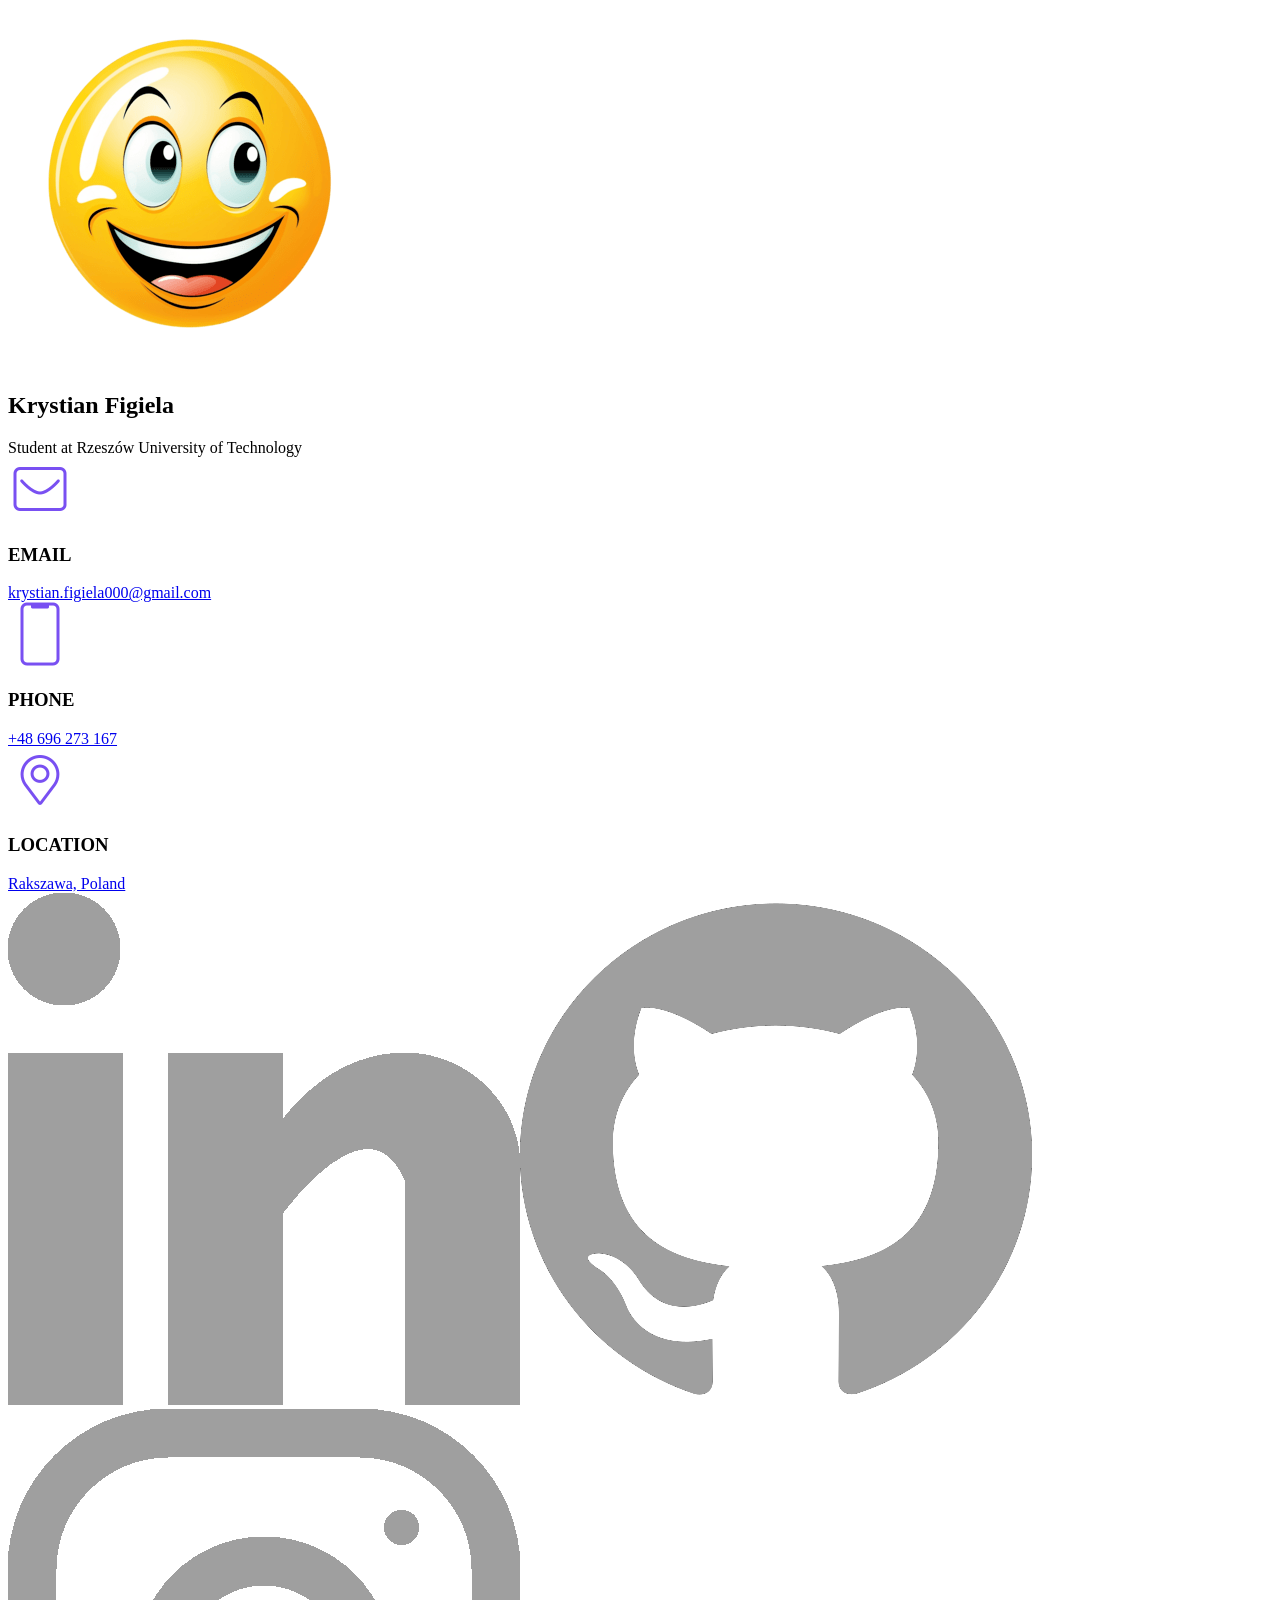
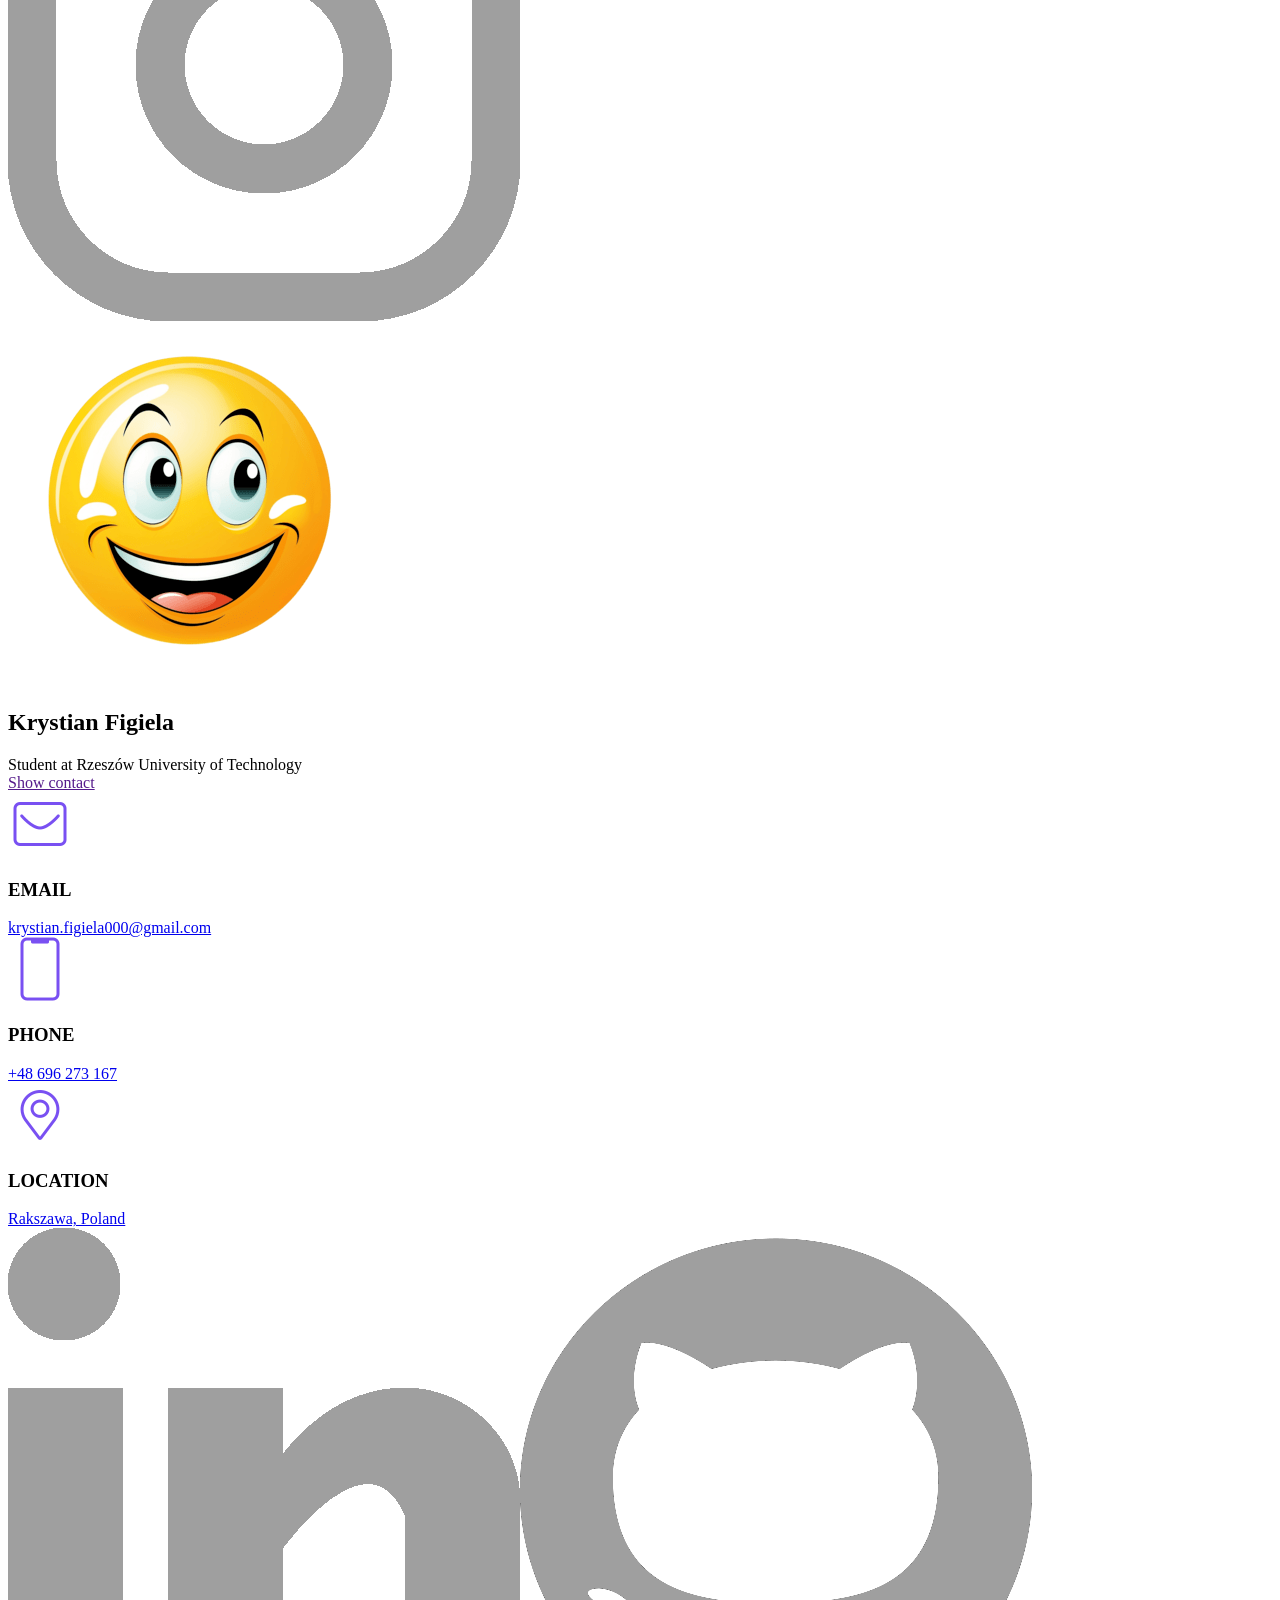
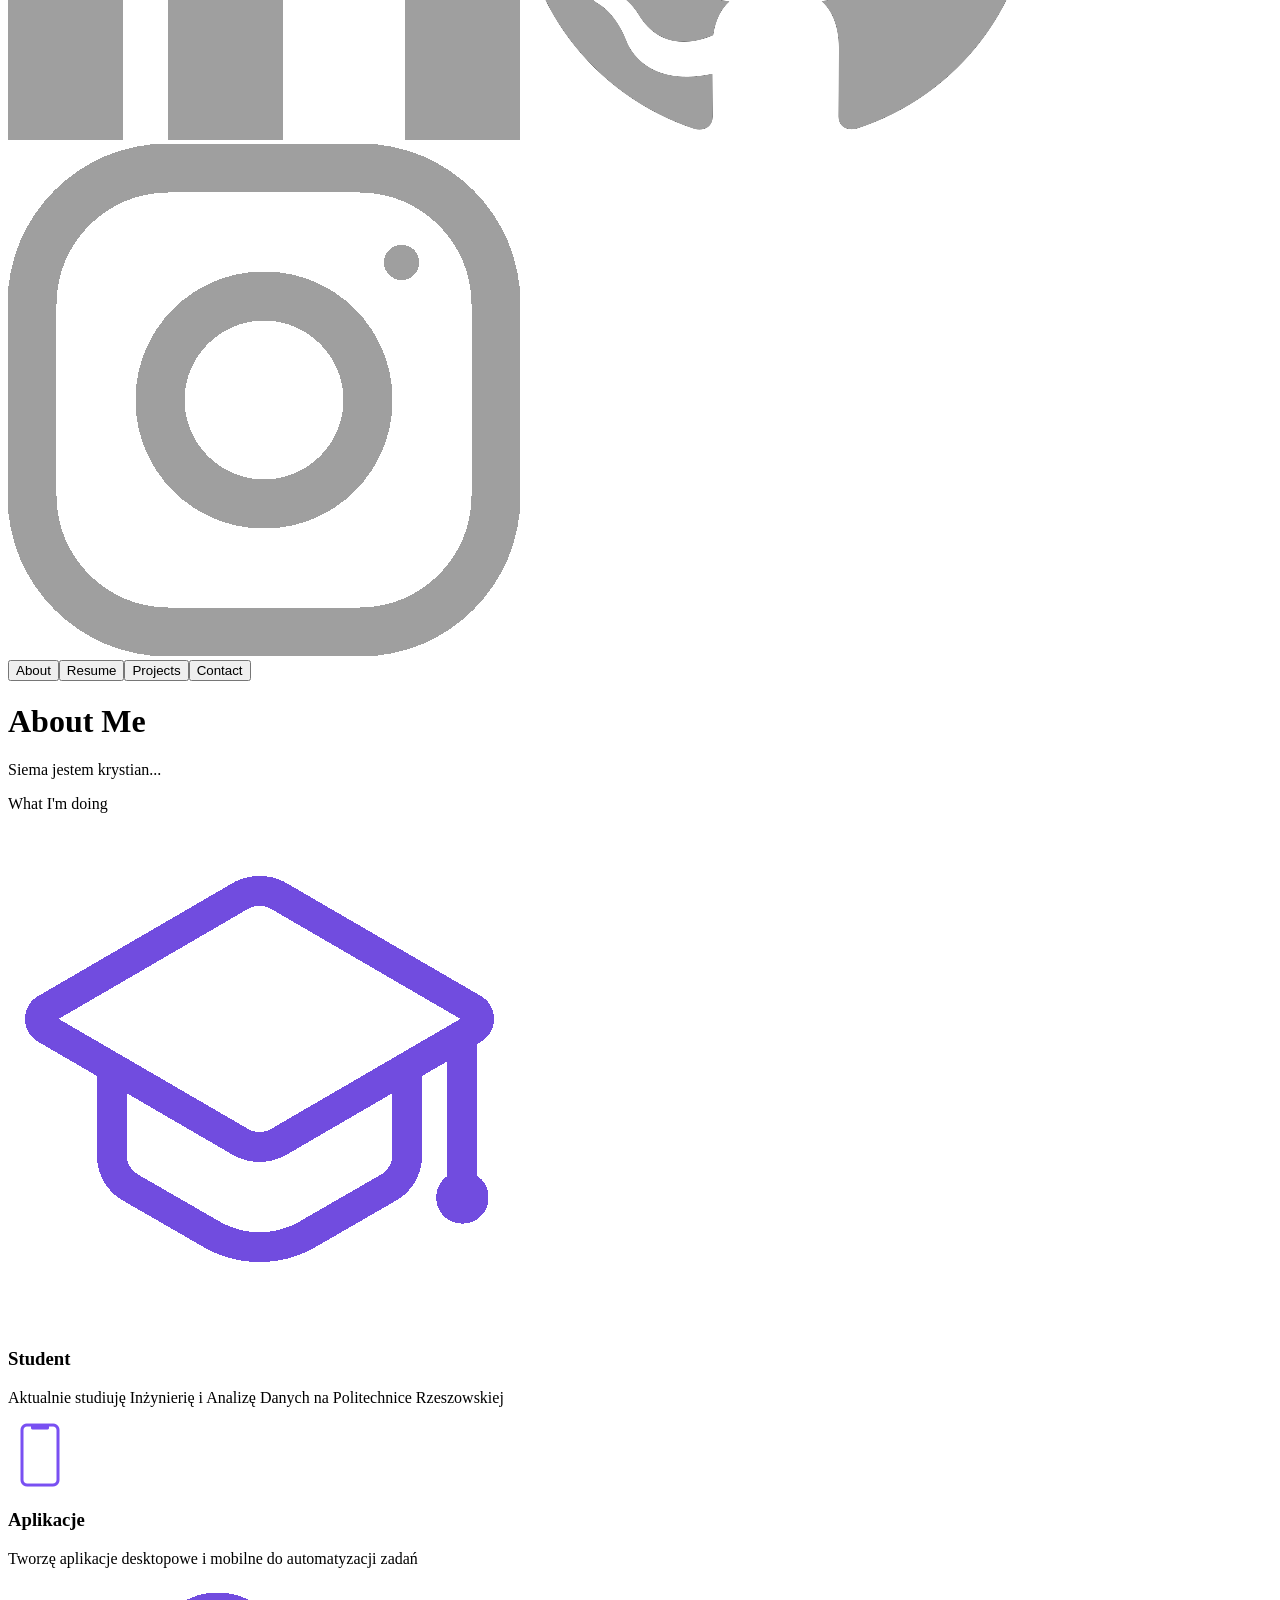
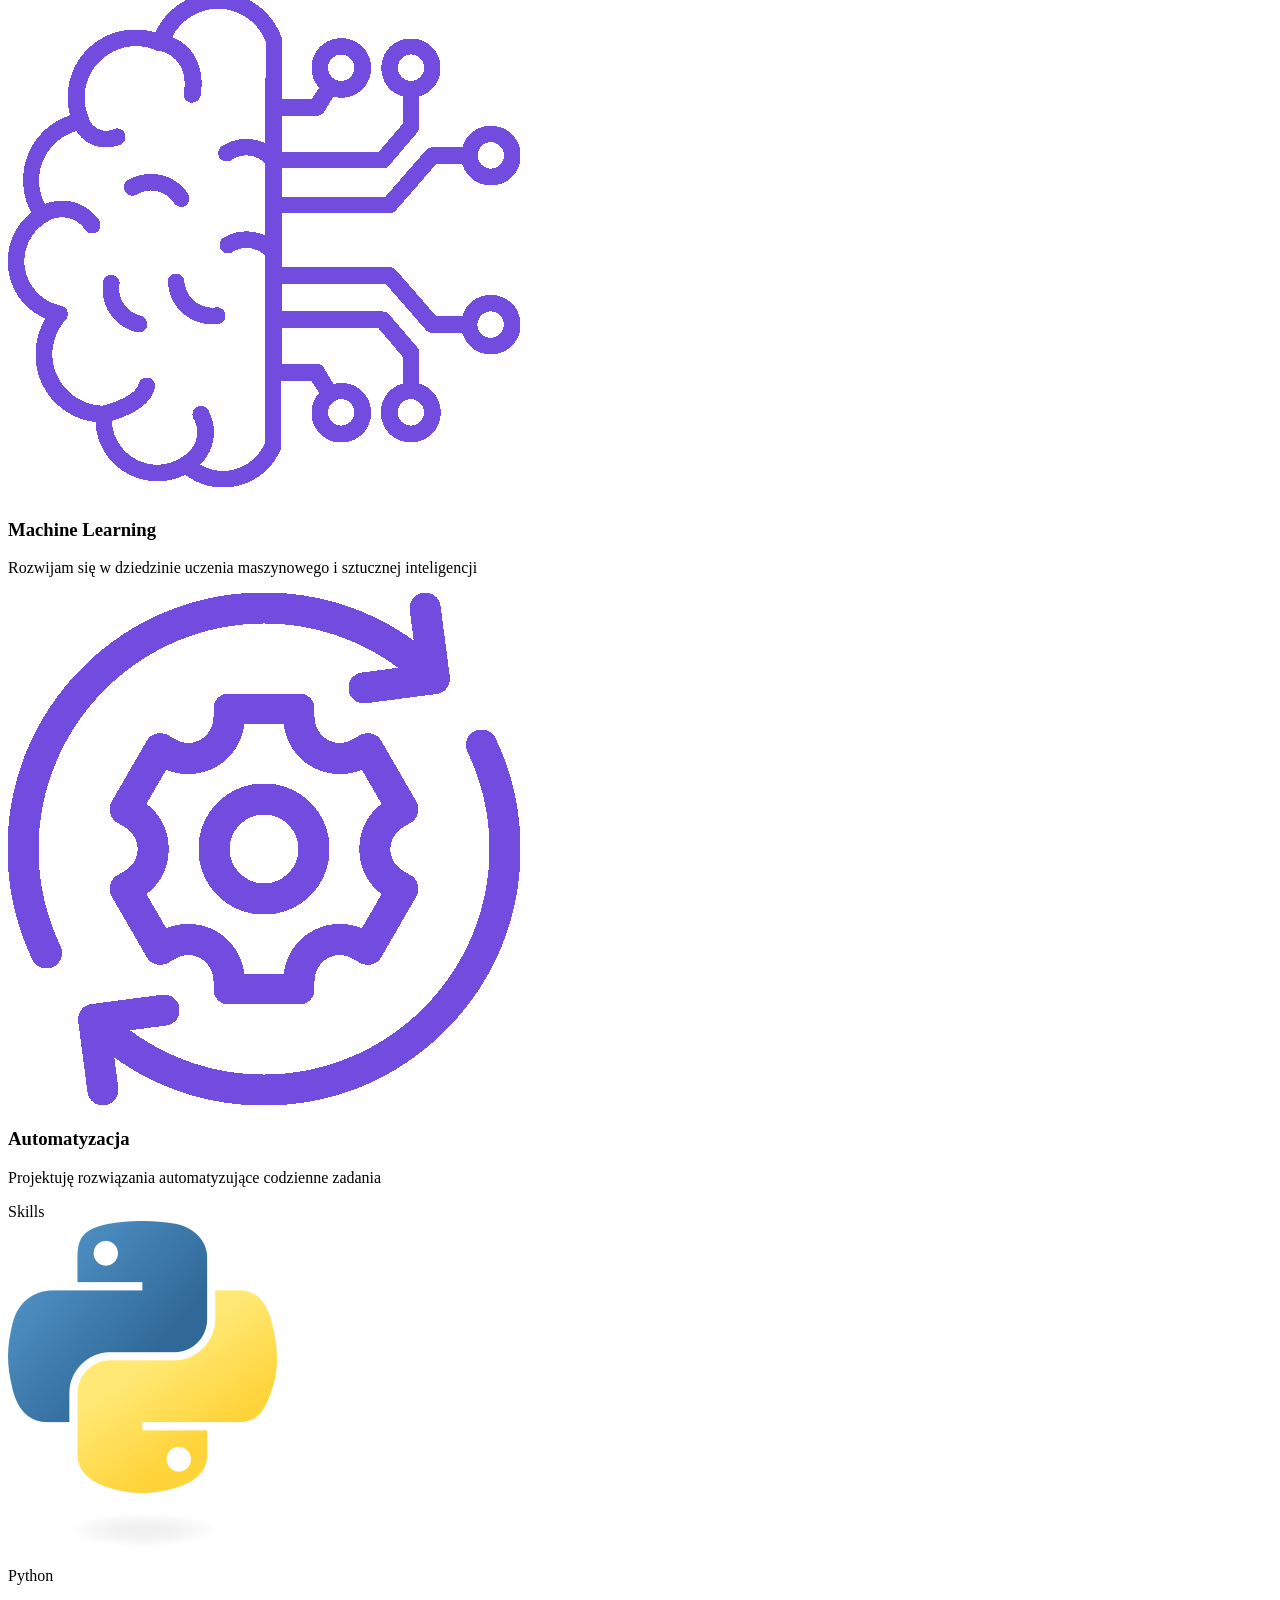
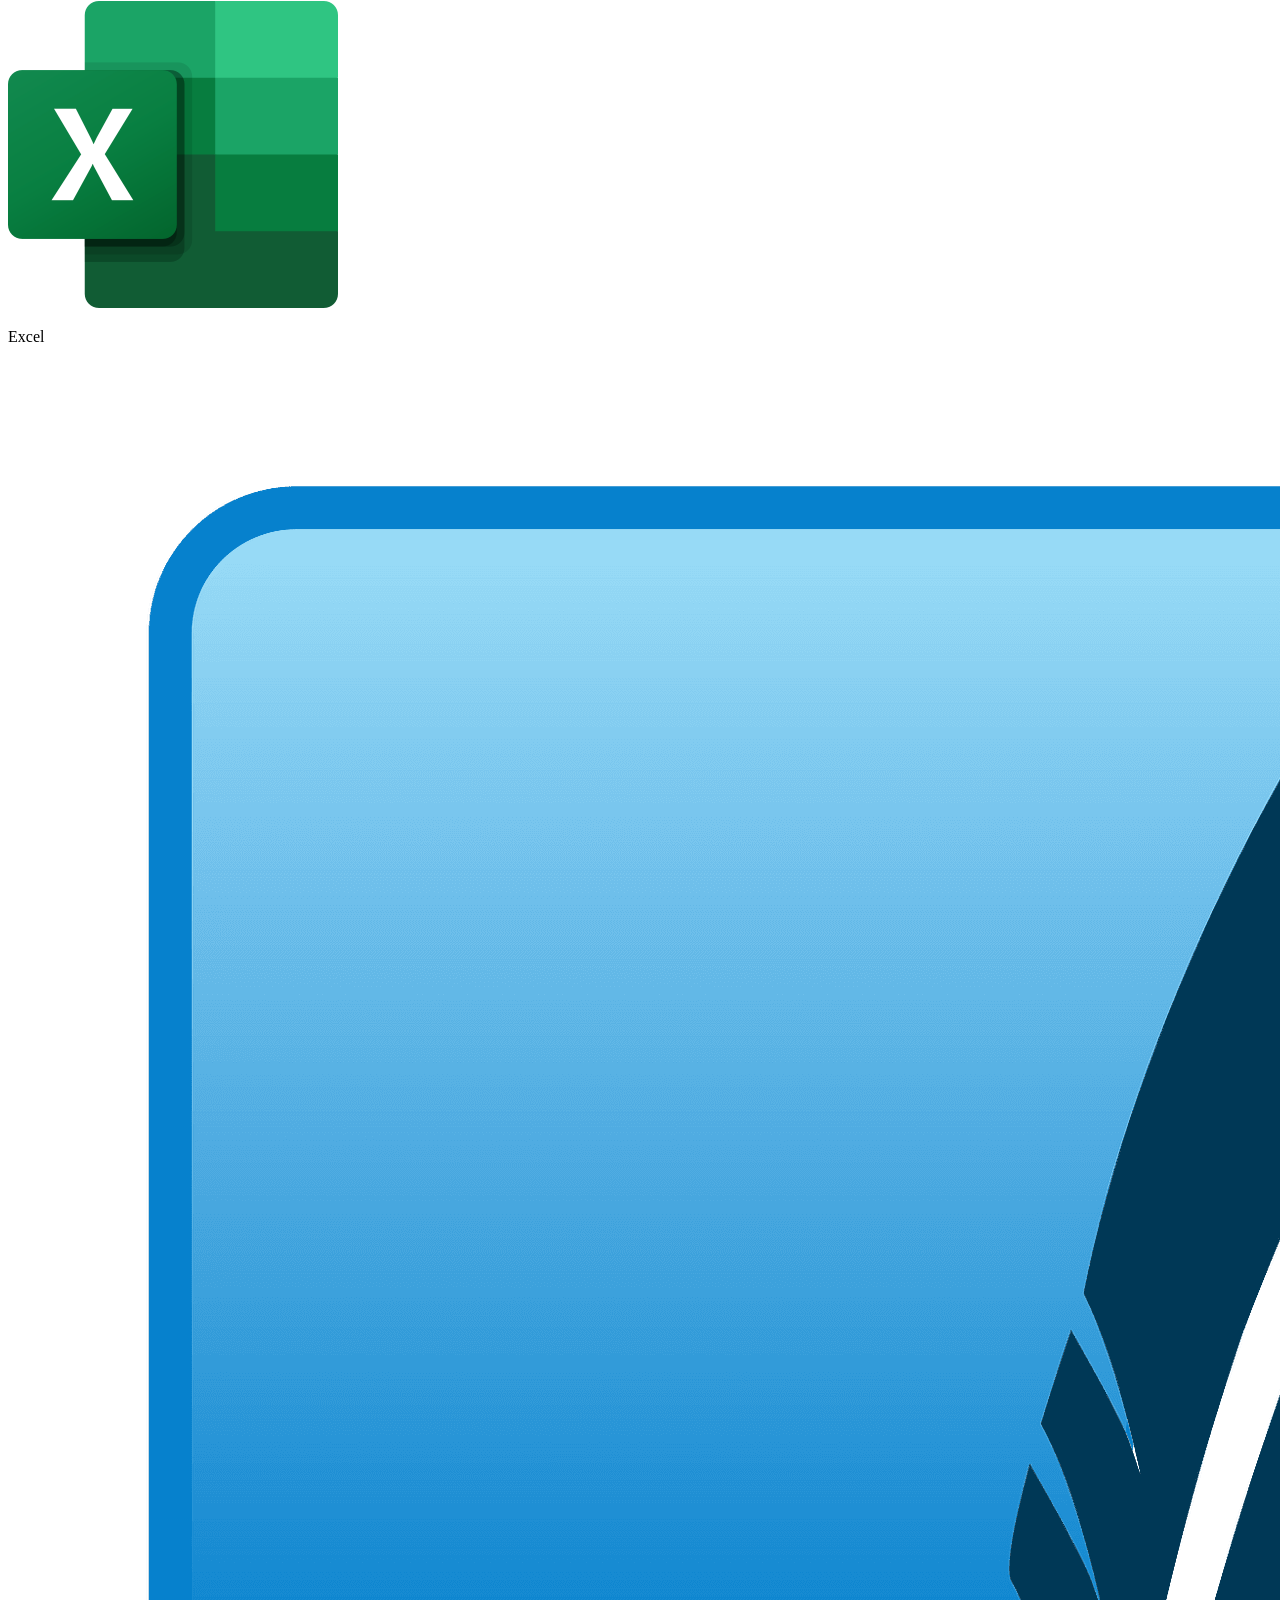
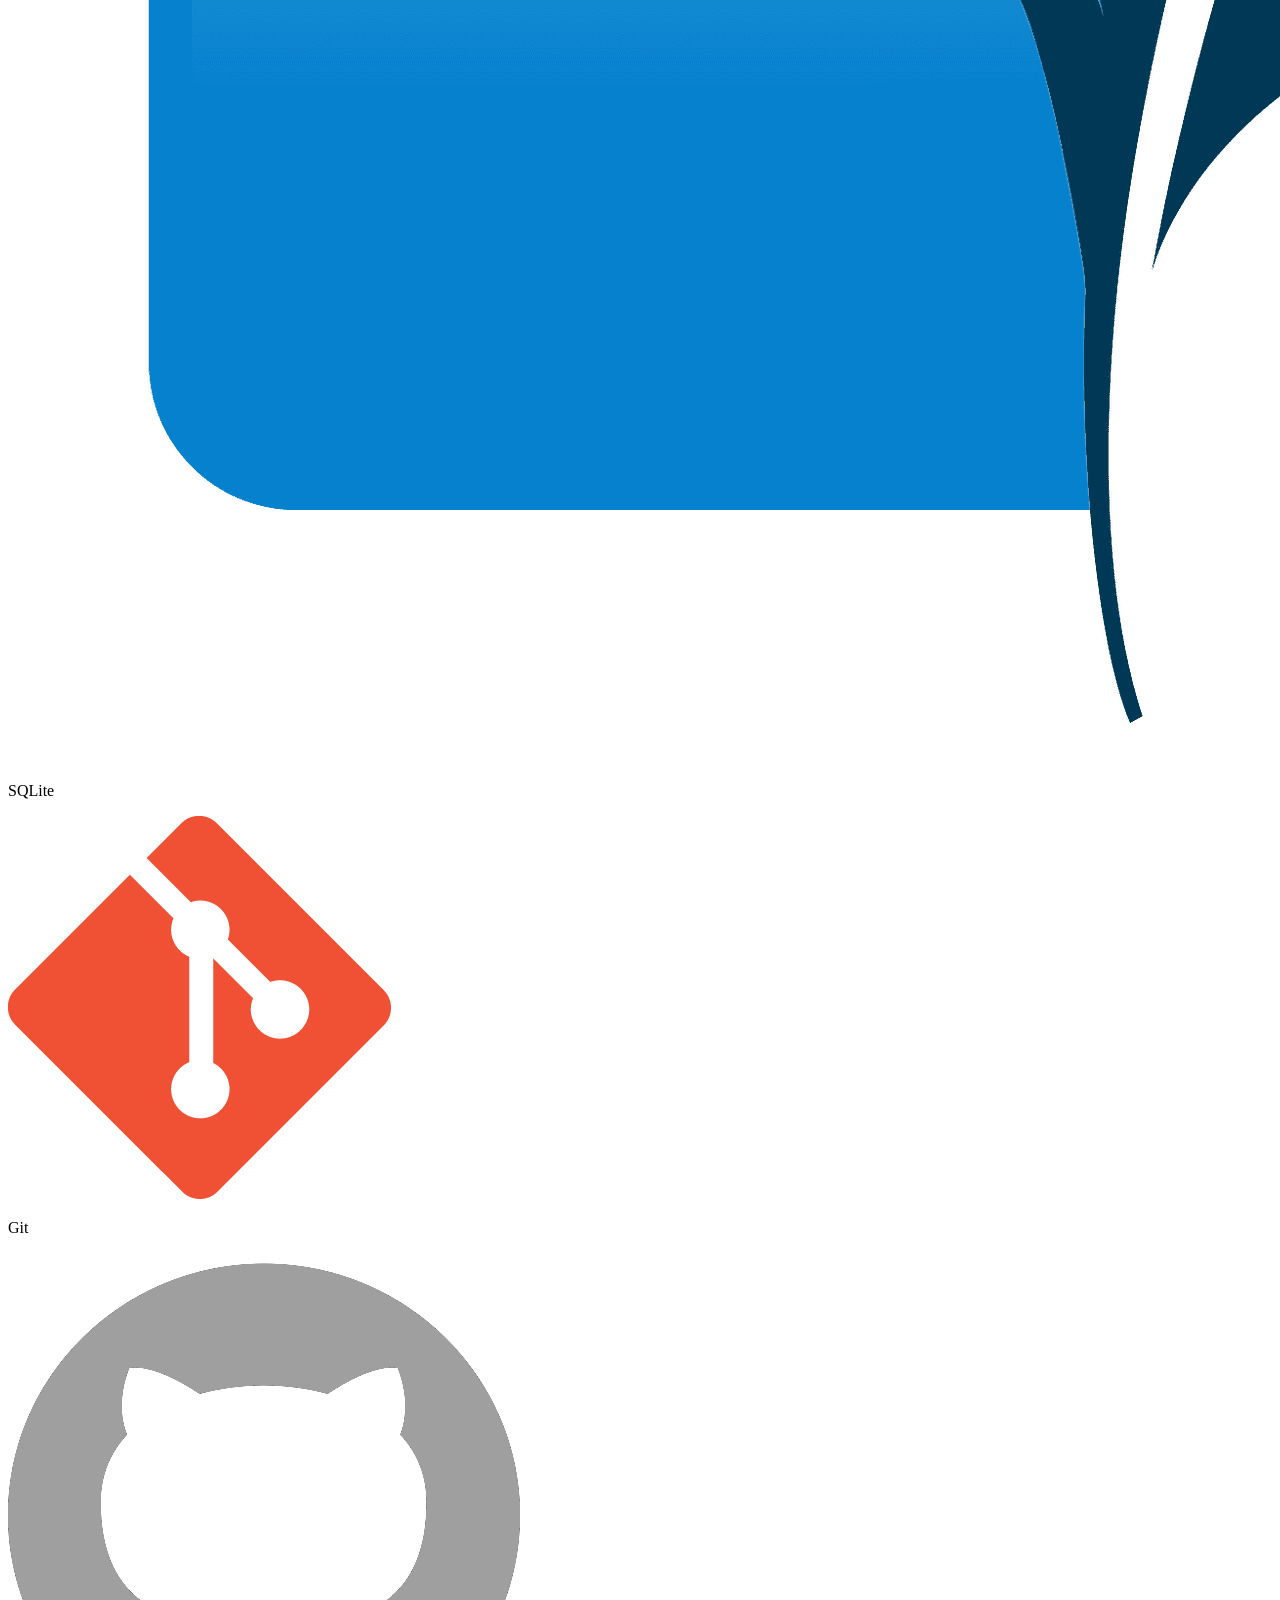
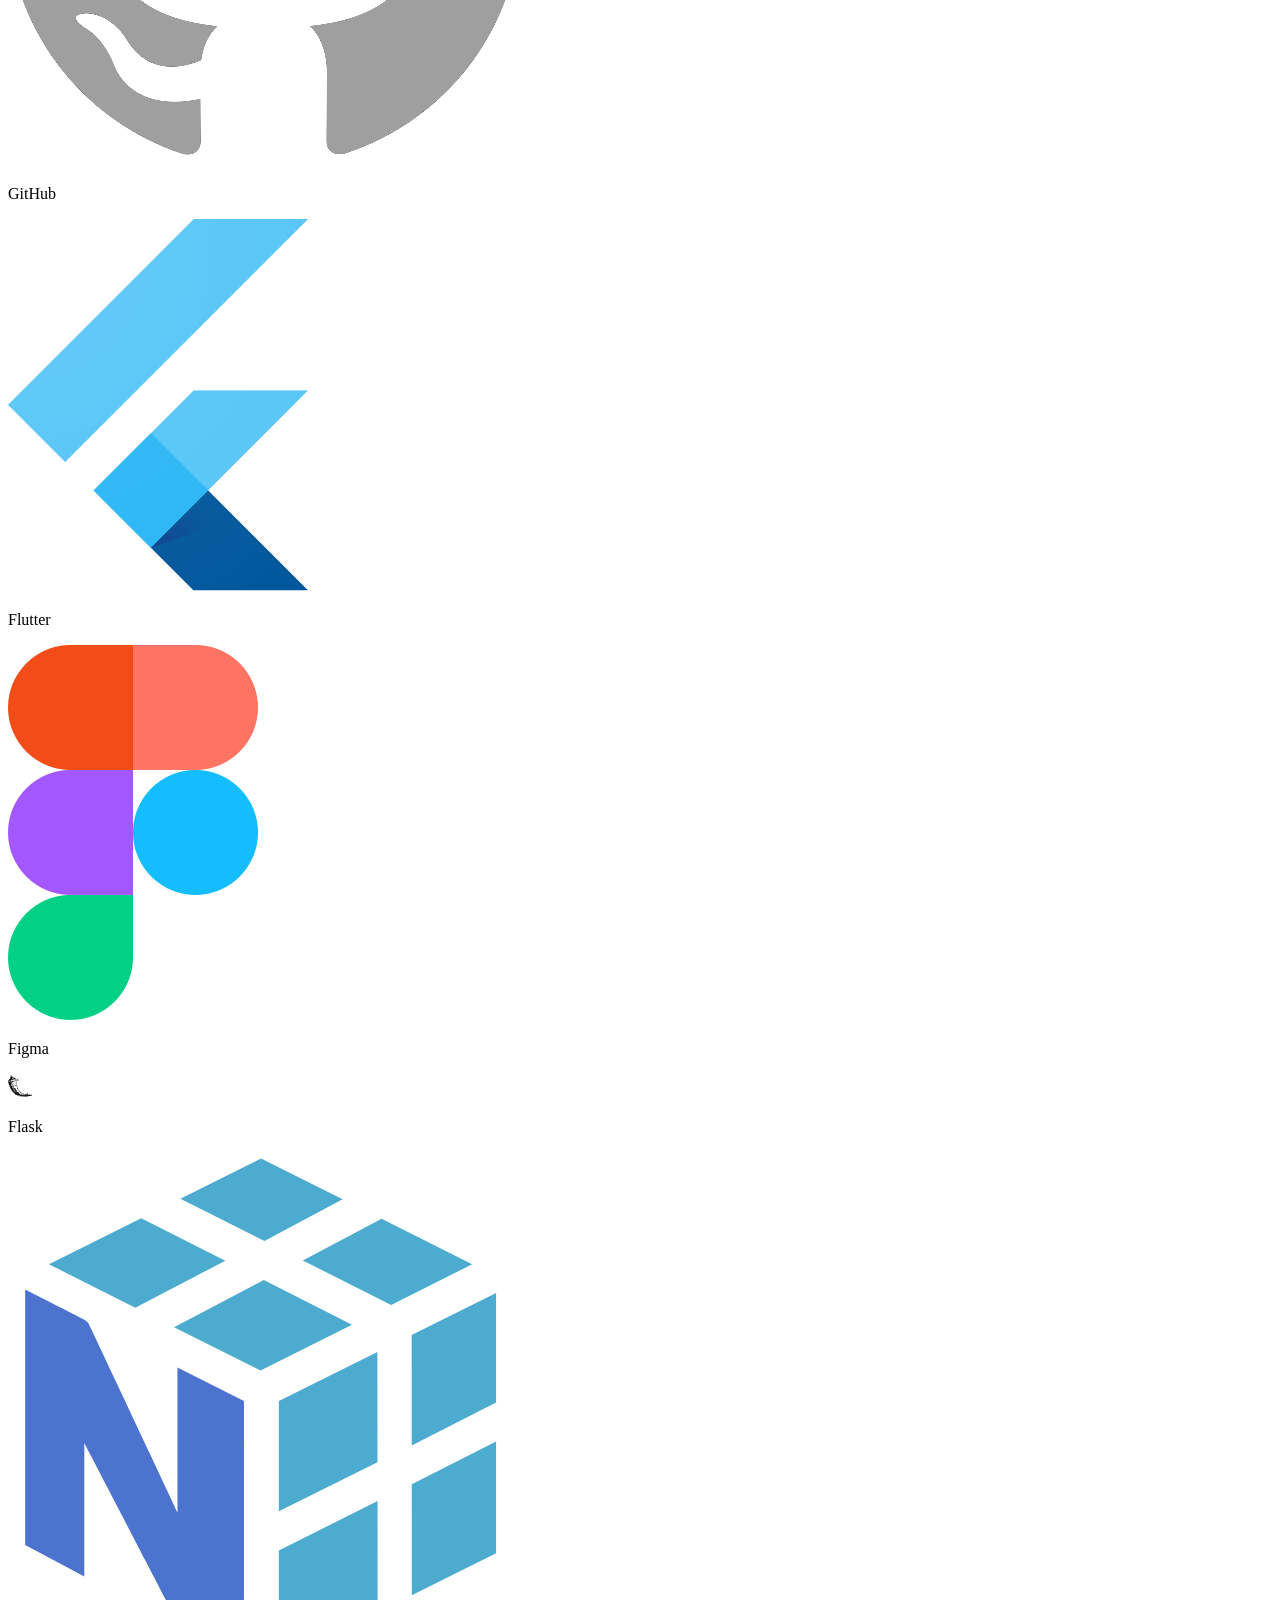
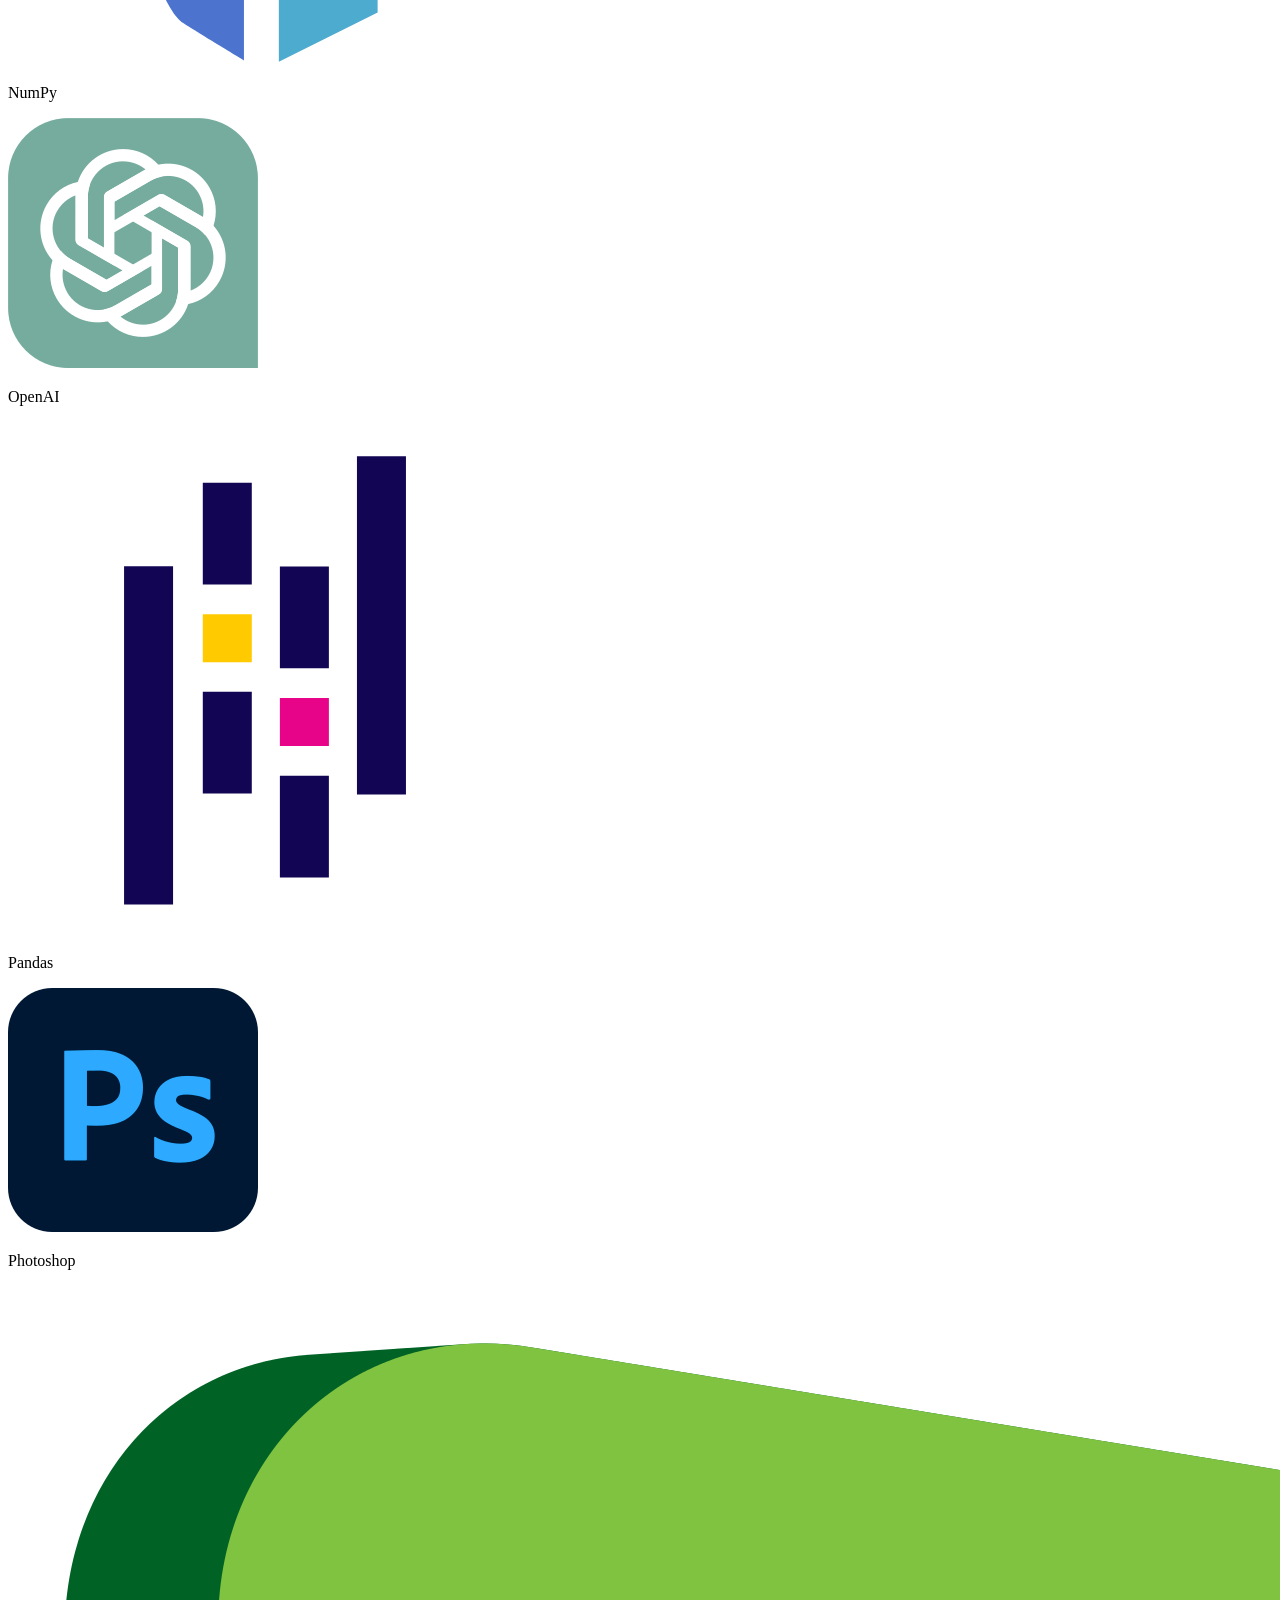
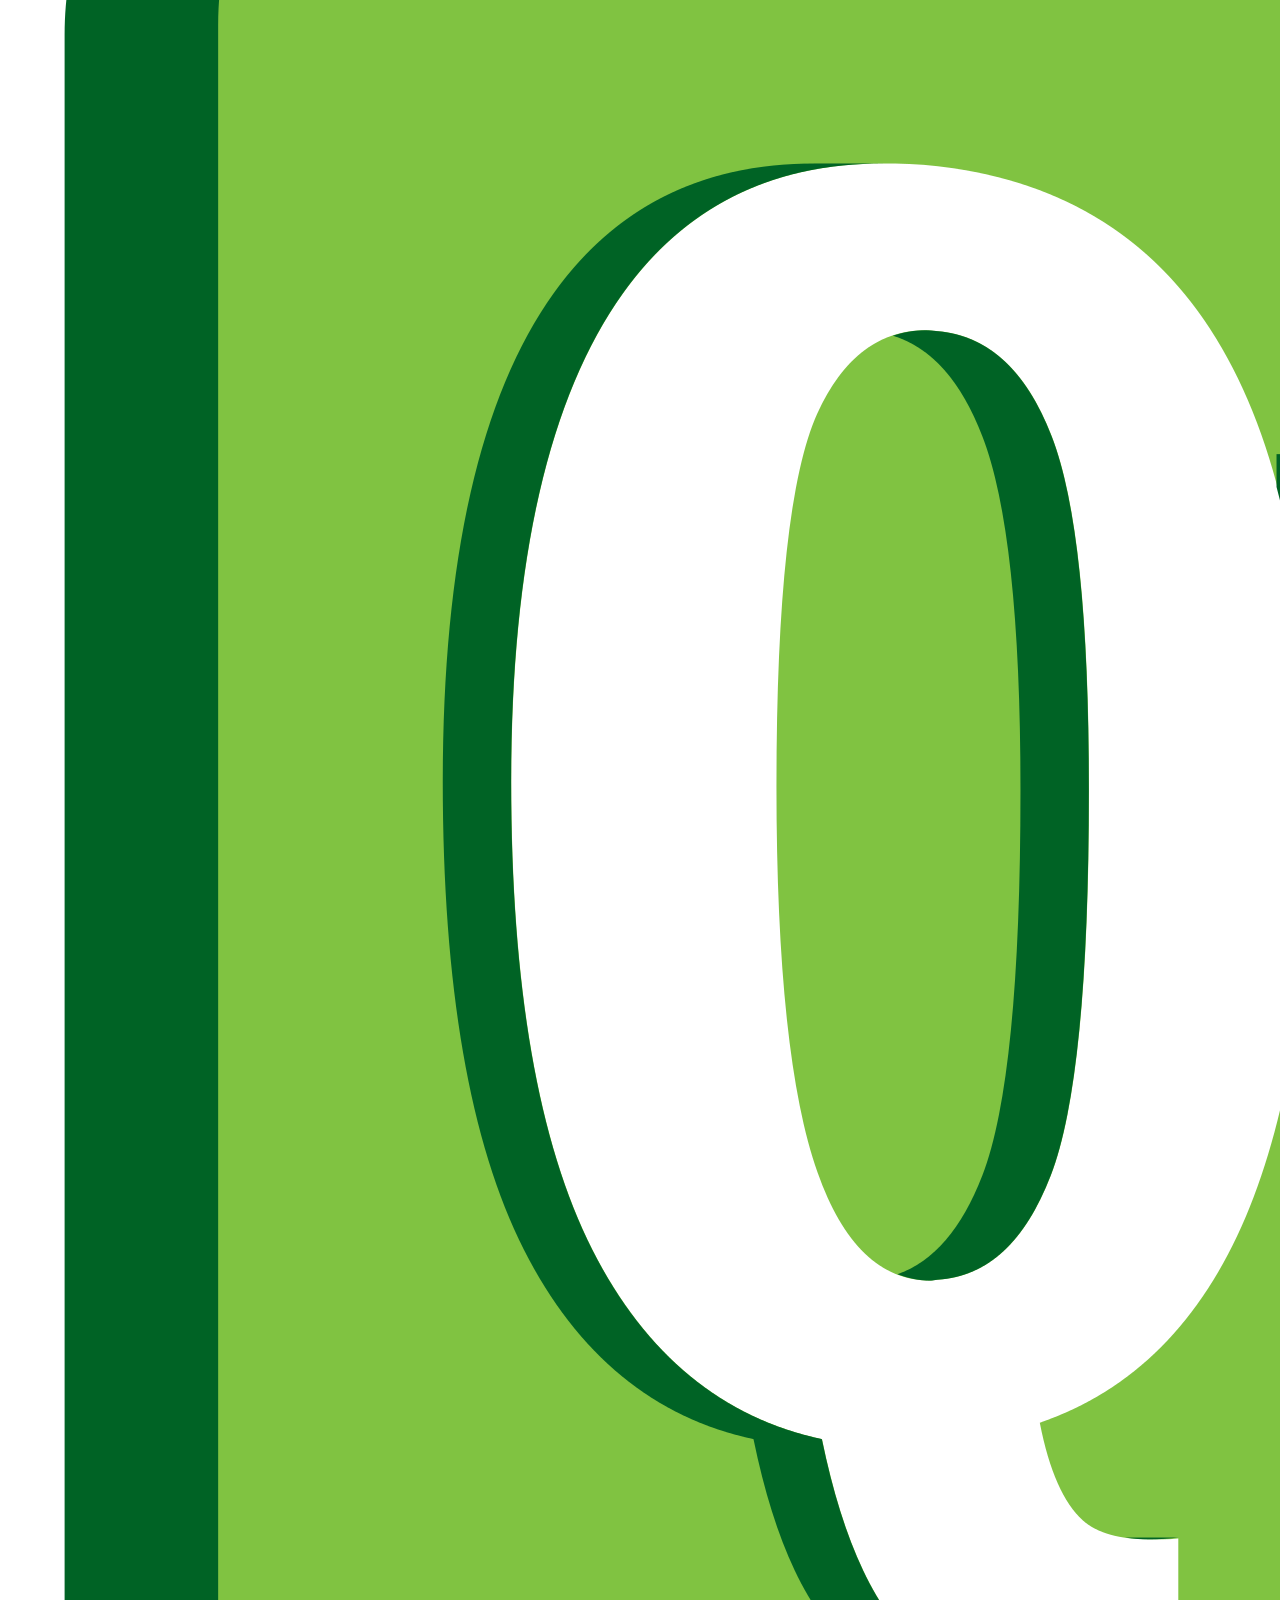
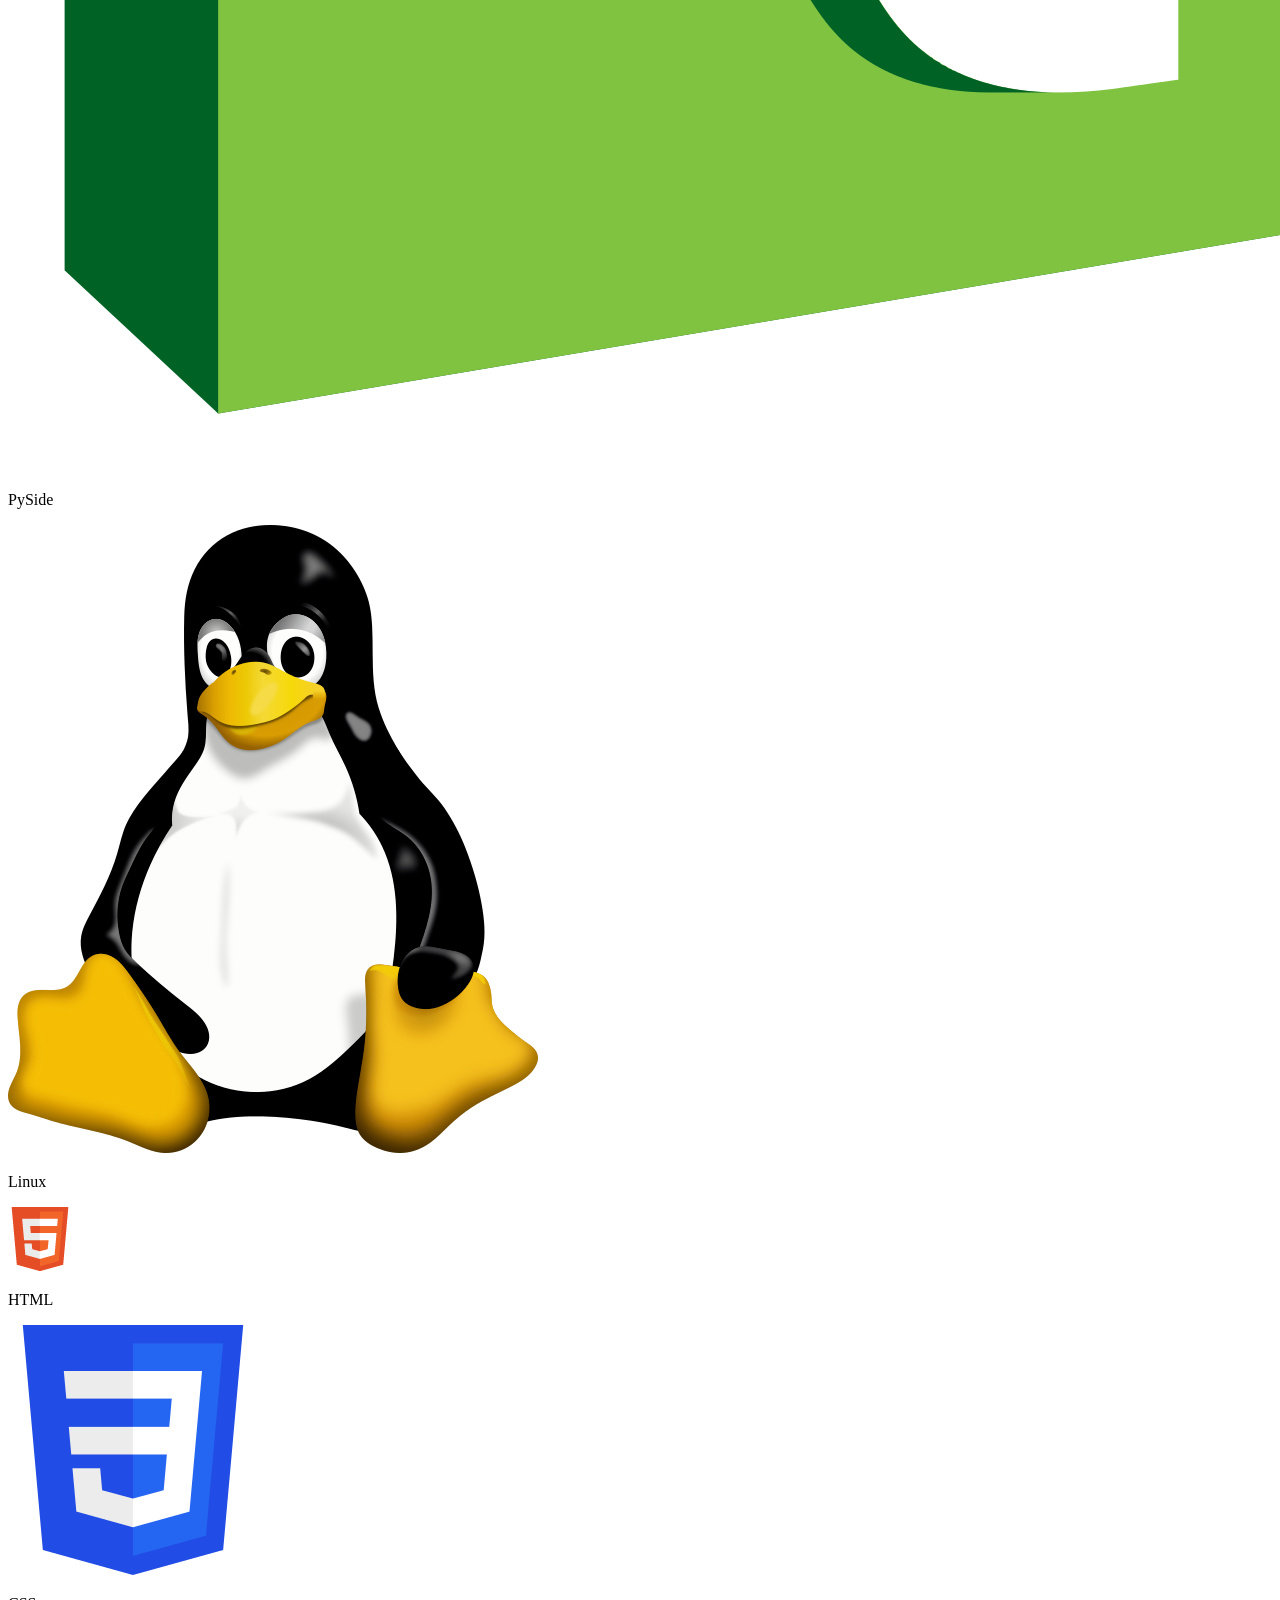
==== commit 5411ee68: "Updates" ====
--- a/index.html
+++ b/index.html
@@ -1 +1 @@
-<!DOCTYPE html><!--hPZqBLNZZy6ipAqWy6_oj--><html lang="en"><head><meta charSet="utf-8"/><meta name="viewport" content="width=device-width, initial-scale=1"/><link rel="preload" href="/_next/static/media/569ce4b8f30dc480-s.p.woff2" as="font" crossorigin="" type="font/woff2"/><link rel="preload" href="/_next/static/media/93f479601ee12b01-s.p.woff2" as="font" crossorigin="" type="font/woff2"/><link rel="preload" as="image" href="./smile.png"/><link rel="preload" as="image" href="./icons/email.png"/><link rel="preload" as="image" href="./icons/phone.png"/><link rel="preload" as="image" href="./icons/location.png"/><link rel="preload" as="image" href="/icons/linkedin.png"/><link rel="preload" as="image" href="/icons/github.png"/><link rel="preload" as="image" href="/icons/instagram.png"/><link rel="preload" as="image" href="/smile.png"/><link rel="preload" as="image" href="/icons/email.png"/><link rel="preload" as="image" href="/icons/phone.png"/><link rel="stylesheet" href="/_next/static/css/a0ada694479e2d52.css" data-precedence="next"/><link rel="preload" as="script" fetchPriority="low" href="/_next/static/chunks/webpack-d6297060eb558837.js"/><script src="/_next/static/chunks/4bd1b696-c023c6e3521b1417.js" async=""></script><script src="/_next/static/chunks/255-8971974ce30427a0.js" async=""></script><script src="/_next/static/chunks/main-app-15883cec16349235.js" async=""></script><script src="/_next/static/chunks/app/page-80272189792e16bb.js" async=""></script><link rel="preload" as="image" href="/icons/location.png"/><link rel="preload" as="image" href="/icons/graduation.png"/><link rel="preload" as="image" href="/icons/machinelearning.png"/><link rel="preload" as="image" href="/icons/automation.png"/><meta name="next-size-adjust" content=""/><title>Krystian Figiela</title><meta name="description" content="Portfolio of Krystian Figiela"/><link rel="icon" href="/portfolio/favicon.ico" type="image/x-icon" sizes="16x16"/><script src="/_next/static/chunks/polyfills-42372ed130431b0a.js" noModule=""></script></head><body class="__variable_5cfdac __variable_9a8899 antialiased"><div hidden=""><!--$--><!--/$--></div><div class="flex flex-col items-center pt-4 gap-4 xl:gap-6 xl:pt-24 xl:flex-row xl:items-start xl:justify-center xl:max-w-7xl xl:mx-auto xl:px-4"><section class="left-section_desktop sticky h-fit top-16"><img src="./smile.png" alt="Profile picture" class="w-40 h-40 bg-[#353536] mx-auto mt-8 mb-3 rounded-xl"/><h2 class="text-2xl font-bold">Krystian Figiela</h2><div class="status">Student at Rzeszów University of Technology</div><div class="divider"></div><div class="left-block"><a href="mailto:krystian.figiela000@gmail.com" target="_blank"><img src="./icons/email.png" alt="email"/></a><div class="left-block-info"><h3>EMAIL</h3><a href="mailto:krystian.figiela000@gmail.com" target="_blank">krystian.figiela000@gmail.com</a></div></div><div class="left-block"><a href="tel:+48696273167"><img src="./icons/phone.png" alt="phone"/></a><div class="left-block-info"><h3>PHONE</h3><a href="tel:+48696273167">+48 696 273 167</a></div></div><div class="left-block"><a href="https://www.google.com/maps/place/Rakszawa" target="_blank"><img src="./icons/location.png" alt="location"/></a><div class="left-block-info"><h3>LOCATION</h3><a href="https://www.google.com/maps/place/Rakszawa" target="_blank">Rakszawa, Poland</a></div></div><div class="flex flex-row gap-4 justify-center my-3"><a href="https://www.linkedin.com/in/krystian-figiela/" target="_blank"><img src="/icons/linkedin.png" alt="linkedin" class="social-logo"/></a><a href="https://github.com/kris-devv" target="_blank"><img src="/icons/github.png" alt="github" class="social-logo"/></a><a href="https://www.instagram.com/kris.figiela/" target="_blank"><img src="/icons/instagram.png" alt="instagram" class="social-logo"/></a></div></section><section class="left-section_mobile relative"><div class="flex flex-row"><img src="/smile.png" alt="Profile picture" class="w-30 h-30 bg-[#353536] ml-8 mt-8 mb-4 rounded-xl"/><div class="my-auto ml-6"><h2 class="text-2xl font-bold mb-3">Krystian Figiela</h2><div class="status">Student at Rzeszów University of Technology</div></div></div><a href="" class="show-contact">Show contact</a><div class="divider"></div><div class="flex flex-row flex-wrap"><div class="left-block"><a href="mailto:krystian.figiela000@gmail.com" target="_blank"><img src="/icons/email.png" alt="email"/></a><div class="left-block-info"><h3>EMAIL</h3><a href="mailto:krystian.figiela000@gmail.com" target="_blank">krystian.figiela000@gmail.com</a></div></div><div class="left-block"><a href="tel:+48696273167"><img src="/icons/phone.png" alt="phone"/></a><div class="left-block-info"><h3>PHONE</h3><a href="tel:+48696273167">+48 696 273 167</a></div></div><div class="left-block"><a href="https://www.google.com/maps/place/Rakszawa" target="_blank"><img src="/icons/location.png" alt="location"/></a><div class="left-block-info"><h3>LOCATION</h3><a href="https://www.google.com/maps/place/Rakszawa" target="_blank">Rakszawa, Poland</a></div></div></div><div class="divider"></div><div class="flex flex-row gap-4 my-3 mb-6 ml-8 xl:justify-center xl:mb-0"><a href="https://www.linkedin.com/in/krystian-figiela/" target="_blank"><img src="/icons/linkedin.png" alt="linkedin" class="social-logo"/></a><a href="https://github.com/kris-devv" target="_blank"><img src="/icons/github.png" alt="github" class="social-logo"/></a><a href="https://www.instagram.com/kris.figiela/" target="_blank"><img src="/icons/instagram.png" alt="instagram" class="social-logo"/></a></div></section><div><div class="right-section relative"><nav class="navbar absolute right-0"><button class="text-[#714CDF]">About</button><button class="text-white">Resume</button><button class="text-white">Projects</button><button class="text-white">Contact</button></nav><div><h1 class="content-title">About Me</h1><div class="big-divider"></div><p class="content-text mb-7">Siema jestem krystian...</p><div class="content-subtitle">What I&#x27;m doing</div><div class="grid grid-cols-1 gap-6 sm:grid-cols-2 lg:grid-cols-4"><div class="group relative overflow-hidden rounded-xl bg-gradient-to-br from-[#282829] via-[#282829] to-[#1E1E1F] p-6 shadow-[1px_2px_3px_0px] shadow-[#714CDF] transition-all duration-300 hover:shadow-[2px_4px_6px_0px] hover:shadow-[#714CDF]"><div class="mb-6 flex h-16 w-16 items-center justify-center rounded-xl bg-[#714CDF]/10 text-[#714CDF]"><img src="/icons/graduation.png" alt="Student" class="h-8 w-8 transition-transform duration-300 group-hover:scale-110"/></div><h3 class="mb-2 text-xl font-bold text-white">Student</h3><p class="text-sm leading-relaxed text-gray-400">Aktualnie studiuję Inżynierię i Analizę Danych na Politechnice Rzeszowskiej</p></div><div class="group relative overflow-hidden rounded-xl bg-gradient-to-br from-[#282829] via-[#282829] to-[#1E1E1F] p-6 shadow-[1px_2px_3px_0px] shadow-[#714CDF] transition-all duration-300 hover:shadow-[2px_4px_6px_0px] hover:shadow-[#714CDF]"><div class="mb-6 flex h-16 w-16 items-center justify-center rounded-xl bg-[#714CDF]/10 text-[#714CDF]"><img src="/icons/phone.png" alt="Aplikacje" class="h-8 w-8 transition-transform duration-300 group-hover:scale-110"/></div><h3 class="mb-2 text-xl font-bold text-white">Aplikacje</h3><p class="text-sm leading-relaxed text-gray-400">Tworzę aplikacje desktopowe i mobilne do automatyzacji zadań</p></div><div class="group relative overflow-hidden rounded-xl bg-gradient-to-br from-[#282829] via-[#282829] to-[#1E1E1F] p-6 shadow-[1px_2px_3px_0px] shadow-[#714CDF] transition-all duration-300 hover:shadow-[2px_4px_6px_0px] hover:shadow-[#714CDF]"><div class="mb-6 flex h-16 w-16 items-center justify-center rounded-xl bg-[#714CDF]/10 text-[#714CDF]"><img src="/icons/machinelearning.png" alt="Machine Learning" class="h-8 w-8 transition-transform duration-300 group-hover:scale-110"/></div><h3 class="mb-2 text-xl font-bold text-white">Machine Learning</h3><p class="text-sm leading-relaxed text-gray-400">Rozwijam się w dziedzinie uczenia maszynowego i sztucznej inteligencji</p></div><div class="group relative overflow-hidden rounded-xl bg-gradient-to-br from-[#282829] via-[#282829] to-[#1E1E1F] p-6 shadow-[1px_2px_3px_0px] shadow-[#714CDF] transition-all duration-300 hover:shadow-[2px_4px_6px_0px] hover:shadow-[#714CDF]"><div class="mb-6 flex h-16 w-16 items-center justify-center rounded-xl bg-[#714CDF]/10 text-[#714CDF]"><img src="/icons/automation.png" alt="Automatyzacja" class="h-8 w-8 transition-transform duration-300 group-hover:scale-110"/></div><h3 class="mb-2 text-xl font-bold text-white">Automatyzacja</h3><p class="text-sm leading-relaxed text-gray-400">Projektuję rozwiązania automatyzujące codzienne zadania</p></div></div><div class="content-subtitle">Skills</div><div class="skills-container"><div class="skills-track"><div class="about-skill"><img src="/icons/python.png" alt="Python" loading="lazy"/><p>Python</p></div><div class="about-skill"><img src="/icons/excel.png" alt="Excel" loading="lazy"/><p>Excel</p></div><div class="about-skill"><img src="/icons/sqlite.png" alt="SQLite" loading="lazy"/><p>SQLite</p></div><div class="about-skill"><img src="/icons/git.png" alt="Git" loading="lazy"/><p>Git</p></div><div class="about-skill"><img src="/icons/github.png" alt="GitHub" loading="lazy"/><p>GitHub</p></div><div class="about-skill"><img src="/icons/flutter.png" alt="Flutter" loading="lazy"/><p>Flutter</p></div><div class="about-skill"><img src="/icons/figma.png" alt="Figma" loading="lazy"/><p>Figma</p></div><div class="about-skill"><img src="/icons/flask.png" alt="Flask" loading="lazy"/><p>Flask</p></div><div class="about-skill"><img src="/icons/numpy.png" alt="NumPy" loading="lazy"/><p>NumPy</p></div><div class="about-skill"><img src="/icons/openai.png" alt="OpenAI" loading="lazy"/><p>OpenAI</p></div><div class="about-skill"><img src="/icons/pandas.png" alt="Pandas" loading="lazy"/><p>Pandas</p></div><div class="about-skill"><img src="/icons/photoshop.png" alt="Photoshop" loading="lazy"/><p>Photoshop</p></div><div class="about-skill"><img src="/icons/qt.png" alt="PySide" loading="lazy"/><p>PySide</p></div><div class="about-skill"><img src="/icons/linux.png" alt="Linux" loading="lazy"/><p>Linux</p></div><div class="about-skill"><img src="/icons/html.png" alt="HTML" loading="lazy"/><p>HTML</p></div><div class="about-skill"><img src="/icons/css.png" alt="CSS" loading="lazy"/><p>CSS</p></div><div class="about-skill"><img src="/icons/python.png" alt="Python" loading="lazy"/><p>Python</p></div><div class="about-skill"><img src="/icons/excel.png" alt="Excel" loading="lazy"/><p>Excel</p></div><div class="about-skill"><img src="/icons/sqlite.png" alt="SQLite" loading="lazy"/><p>SQLite</p></div><div class="about-skill"><img src="/icons/git.png" alt="Git" loading="lazy"/><p>Git</p></div><div class="about-skill"><img src="/icons/github.png" alt="GitHub" loading="lazy"/><p>GitHub</p></div><div class="about-skill"><img src="/icons/flutter.png" alt="Flutter" loading="lazy"/><p>Flutter</p></div><div class="about-skill"><img src="/icons/figma.png" alt="Figma" loading="lazy"/><p>Figma</p></div><div class="about-skill"><img src="/icons/flask.png" alt="Flask" loading="lazy"/><p>Flask</p></div><div class="about-skill"><img src="/icons/numpy.png" alt="NumPy" loading="lazy"/><p>NumPy</p></div><div class="about-skill"><img src="/icons/openai.png" alt="OpenAI" loading="lazy"/><p>OpenAI</p></div><div class="about-skill"><img src="/icons/pandas.png" alt="Pandas" loading="lazy"/><p>Pandas</p></div><div class="about-skill"><img src="/icons/photoshop.png" alt="Photoshop" loading="lazy"/><p>Photoshop</p></div><div class="about-skill"><img src="/icons/qt.png" alt="PySide" loading="lazy"/><p>PySide</p></div><div class="about-skill"><img src="/icons/linux.png" alt="Linux" loading="lazy"/><p>Linux</p></div><div class="about-skill"><img src="/icons/html.png" alt="HTML" loading="lazy"/><p>HTML</p></div><div class="about-skill"><img src="/icons/css.png" alt="CSS" loading="lazy"/><p>CSS</p></div></div></div></div></div><nav class="navbar-mobile"><button class="text-[#714CDF]">About</button><button class="text-white">Resume</button><button class="text-white">Projects</button><button class="text-white">Contact</button></nav></div></div><!--$--><!--/$--><script src="/_next/static/chunks/webpack-d6297060eb558837.js" id="_R_" async=""></script><script>(self.__next_f=self.__next_f||[]).push([0])</script><script>self.__next_f.push([1,"1:\"$Sreact.fragment\"\n2:I[9766,[],\"\"]\n3:I[8924,[],\"\"]\nd:I[7150,[],\"\"]\n:HL[\"/_next/static/media/569ce4b8f30dc480-s.p.woff2\",\"font\",{\"crossOrigin\":\"\",\"type\":\"font/woff2\"}]\n:HL[\"/_next/static/media/93f479601ee12b01-s.p.woff2\",\"font\",{\"crossOrigin\":\"\",\"type\":\"font/woff2\"}]\n:HL[\"/_next/static/css/a0ada694479e2d52.css\",\"style\"]\n"])</script><script>self.__next_f.push([1,"0:{\"P\":null,\"b\":\"hPZqBLNZZy6ipAqWy6-oj\",\"p\":\"\",\"c\":[\"\",\"\"],\"i\":false,\"f\":[[[\"\",{\"children\":[\"__PAGE__\",{}]},\"$undefined\",\"$undefined\",true],[\"\",[\"$\",\"$1\",\"c\",{\"children\":[[[\"$\",\"link\",\"0\",{\"rel\":\"stylesheet\",\"href\":\"/_next/static/css/a0ada694479e2d52.css\",\"precedence\":\"next\",\"crossOrigin\":\"$undefined\",\"nonce\":\"$undefined\"}]],[\"$\",\"html\",null,{\"lang\":\"en\",\"children\":[\"$\",\"body\",null,{\"className\":\"__variable_5cfdac __variable_9a8899 antialiased\",\"children\":[\"$\",\"$L2\",null,{\"parallelRouterKey\":\"children\",\"error\":\"$undefined\",\"errorStyles\":\"$undefined\",\"errorScripts\":\"$undefined\",\"template\":[\"$\",\"$L3\",null,{}],\"templateStyles\":\"$undefined\",\"templateScripts\":\"$undefined\",\"notFound\":[[[\"$\",\"title\",null,{\"children\":\"404: This page could not be found.\"}],[\"$\",\"div\",null,{\"style\":{\"fontFamily\":\"system-ui,\\\"Segoe UI\\\",Roboto,Helvetica,Arial,sans-serif,\\\"Apple Color Emoji\\\",\\\"Segoe UI Emoji\\\"\",\"height\":\"100vh\",\"textAlign\":\"center\",\"display\":\"flex\",\"flexDirection\":\"column\",\"alignItems\":\"center\",\"justifyContent\":\"center\"},\"children\":[\"$\",\"div\",null,{\"children\":[[\"$\",\"style\",null,{\"dangerouslySetInnerHTML\":{\"__html\":\"body{color:#000;background:#fff;margin:0}.next-error-h1{border-right:1px solid rgba(0,0,0,.3)}@media (prefers-color-scheme:dark){body{color:#fff;background:#000}.next-error-h1{border-right:1px solid rgba(255,255,255,.3)}}\"}}],[\"$\",\"h1\",null,{\"className\":\"next-error-h1\",\"style\":{\"display\":\"inline-block\",\"margin\":\"0 20px 0 0\",\"padding\":\"0 23px 0 0\",\"fontSize\":24,\"fontWeight\":500,\"verticalAlign\":\"top\",\"lineHeight\":\"49px\"},\"children\":404}],[\"$\",\"div\",null,{\"style\":{\"display\":\"inline-block\"},\"children\":[\"$\",\"h2\",null,{\"style\":{\"fontSize\":14,\"fontWeight\":400,\"lineHeight\":\"49px\",\"margin\":0},\"children\":\"This page could not be found.\"}]}]]}]}]],[]],\"forbidden\":\"$undefined\",\"unauthorized\":\"$undefined\"}]}]}]]}],{\"children\":[\"__PAGE__\",[\"$\",\"$1\",\"c\",{\"children\":[[\"$\",\"div\",null,{\"className\":\"flex flex-col items-center pt-4 gap-4 xl:gap-6 xl:pt-24 xl:flex-row xl:items-start xl:justify-center xl:max-w-7xl xl:mx-auto xl:px-4\",\"children\":[[\"$\",\"section\",null,{\"className\":\"left-section_desktop sticky h-fit top-16\",\"children\":[[\"$\",\"img\",null,{\"src\":\"./smile.png\",\"alt\":\"Profile picture\",\"className\":\"w-40 h-40 bg-[#353536] mx-auto mt-8 mb-3 rounded-xl\"}],[\"$\",\"h2\",null,{\"className\":\"text-2xl font-bold\",\"children\":\"Krystian Figiela\"}],[\"$\",\"div\",null,{\"className\":\"status\",\"children\":\"Student at Rzeszów University of Technology\"}],[\"$\",\"div\",null,{\"className\":\"divider\"}],[\"$\",\"div\",null,{\"className\":\"left-block\",\"children\":[[\"$\",\"a\",null,{\"href\":\"mailto:krystian.figiela000@gmail.com\",\"target\":\"_blank\",\"children\":[\"$\",\"img\",null,{\"src\":\"./icons/email.png\",\"alt\":\"email\"}]}],[\"$\",\"div\",null,{\"className\":\"left-block-info\",\"children\":[[\"$\",\"h3\",null,{\"children\":\"EMAIL\"}],[\"$\",\"a\",null,{\"href\":\"mailto:krystian.figiela000@gmail.com\",\"target\":\"_blank\",\"children\":\"krystian.figiela000@gmail.com\"}]]}]]}],[\"$\",\"div\",null,{\"className\":\"left-block\",\"children\":[[\"$\",\"a\",null,{\"href\":\"tel:+48696273167\",\"children\":[\"$\",\"img\",null,{\"src\":\"./icons/phone.png\",\"alt\":\"phone\"}]}],[\"$\",\"div\",null,{\"className\":\"left-block-info\",\"children\":[[\"$\",\"h3\",null,{\"children\":\"PHONE\"}],[\"$\",\"a\",null,{\"href\":\"tel:+48696273167\",\"children\":\"+48 696 273 167\"}]]}]]}],[\"$\",\"div\",null,{\"className\":\"left-block\",\"children\":[[\"$\",\"a\",null,{\"href\":\"https://www.google.com/maps/place/Rakszawa\",\"target\":\"_blank\",\"children\":[\"$\",\"img\",null,{\"src\":\"./icons/location.png\",\"alt\":\"location\"}]}],[\"$\",\"div\",null,{\"className\":\"left-block-info\",\"children\":[[\"$\",\"h3\",null,{\"children\":\"LOCATION\"}],[\"$\",\"a\",null,{\"href\":\"https://www.google.com/maps/place/Rakszawa\",\"target\":\"_blank\",\"children\":\"Rakszawa, Poland\"}]]}]]}],[\"$\",\"div\",null,{\"className\":\"flex flex-row gap-4 justify-center my-3\",\"children\":[[\"$\",\"a\",null,{\"href\":\"https://www.linkedin.com/in/krystian-figiela/\",\"target\":\"_blank\",\"children\":[\"$\",\"img\",null,{\"src\":\"/icons/linkedin.png\",\"alt\":\"linkedin\",\"className\":\"social-logo\"}]}],[\"$\",\"a\",null,{\"href\":\"https://github.com/kris-devv\",\"target\":\"_blank\",\"children\":[\"$\",\"img\",null,{\"src\":\"/icons/github.png\",\"alt\":\"github\",\"className\":\"social-logo\"}]}],[\"$\",\"a\",null,{\"href\":\"https://www.instagram.com/kris.figiela/\",\"target\":\"_blank\",\"children\":[\"$\",\"img\",null,{\"src\":\"/icons/instagram.png\",\"alt\":\"instagram\",\"className\":\"social-logo\"}]}]]}]]}],[\"$\",\"section\",null,{\"className\":\"left-section_mobile relative\",\"children\":[[\"$\",\"div\",null,{\"className\":\"flex flex-row\",\"children\":[[\"$\",\"img\",null,{\"src\":\"/smile.png\",\"alt\":\"Profile picture\",\"className\":\"w-30 h-30 bg-[#353536] ml-8 mt-8 mb-4 rounded-xl\"}],[\"$\",\"div\",null,{\"className\":\"my-auto ml-6\",\"children\":[[\"$\",\"h2\",null,{\"className\":\"text-2xl font-bold mb-3\",\"children\":\"Krystian Figiela\"}],\"$L4\"]}]]}],\"$L5\",\"$L6\",\"$L7\",\"$L8\",\"$L9\"]}],\"$La\"]}],null,\"$Lb\"]}],{},null,false]},null,false],\"$Lc\",false]],\"m\":\"$undefined\",\"G\":[\"$d\",[]],\"s\":false,\"S\":true}\n"])</script><script>self.__next_f.push([1,"e:I[5993,[\"974\",\"static/chunks/app/page-80272189792e16bb.js\"],\"default\"]\nf:I[4431,[],\"OutletBoundary\"]\n11:I[5278,[],\"AsyncMetadataOutlet\"]\n13:I[4431,[],\"ViewportBoundary\"]\n15:I[4431,[],\"MetadataBoundary\"]\n16:\"$Sreact.suspense\"\n4:[\"$\",\"div\",null,{\"className\":\"status\",\"children\":\"Student at Rzeszów University of Technology\"}]\n5:[\"$\",\"a\",null,{\"href\":\"\",\"className\":\"show-contact\",\"children\":\"Show contact\"}]\n6:[\"$\",\"div\",null,{\"className\":\"divider\"}]\n"])</script><script>self.__next_f.push([1,"7:[\"$\",\"div\",null,{\"className\":\"flex flex-row flex-wrap\",\"children\":[[\"$\",\"div\",null,{\"className\":\"left-block\",\"children\":[[\"$\",\"a\",null,{\"href\":\"mailto:krystian.figiela000@gmail.com\",\"target\":\"_blank\",\"children\":[\"$\",\"img\",null,{\"src\":\"/icons/email.png\",\"alt\":\"email\"}]}],[\"$\",\"div\",null,{\"className\":\"left-block-info\",\"children\":[[\"$\",\"h3\",null,{\"children\":\"EMAIL\"}],[\"$\",\"a\",null,{\"href\":\"mailto:krystian.figiela000@gmail.com\",\"target\":\"_blank\",\"children\":\"krystian.figiela000@gmail.com\"}]]}]]}],[\"$\",\"div\",null,{\"className\":\"left-block\",\"children\":[[\"$\",\"a\",null,{\"href\":\"tel:+48696273167\",\"children\":[\"$\",\"img\",null,{\"src\":\"/icons/phone.png\",\"alt\":\"phone\"}]}],[\"$\",\"div\",null,{\"className\":\"left-block-info\",\"children\":[[\"$\",\"h3\",null,{\"children\":\"PHONE\"}],[\"$\",\"a\",null,{\"href\":\"tel:+48696273167\",\"children\":\"+48 696 273 167\"}]]}]]}],[\"$\",\"div\",null,{\"className\":\"left-block\",\"children\":[[\"$\",\"a\",null,{\"href\":\"https://www.google.com/maps/place/Rakszawa\",\"target\":\"_blank\",\"children\":[\"$\",\"img\",null,{\"src\":\"/icons/location.png\",\"alt\":\"location\"}]}],[\"$\",\"div\",null,{\"className\":\"left-block-info\",\"children\":[[\"$\",\"h3\",null,{\"children\":\"LOCATION\"}],[\"$\",\"a\",null,{\"href\":\"https://www.google.com/maps/place/Rakszawa\",\"target\":\"_blank\",\"children\":\"Rakszawa, Poland\"}]]}]]}]]}]\n"])</script><script>self.__next_f.push([1,"8:[\"$\",\"div\",null,{\"className\":\"divider\"}]\n9:[\"$\",\"div\",null,{\"className\":\"flex flex-row gap-4 my-3 mb-6 ml-8 xl:justify-center xl:mb-0\",\"children\":[[\"$\",\"a\",null,{\"href\":\"https://www.linkedin.com/in/krystian-figiela/\",\"target\":\"_blank\",\"children\":[\"$\",\"img\",null,{\"src\":\"/icons/linkedin.png\",\"alt\":\"linkedin\",\"className\":\"social-logo\"}]}],[\"$\",\"a\",null,{\"href\":\"https://github.com/kris-devv\",\"target\":\"_blank\",\"children\":[\"$\",\"img\",null,{\"src\":\"/icons/github.png\",\"alt\":\"github\",\"className\":\"social-logo\"}]}],[\"$\",\"a\",null,{\"href\":\"https://www.instagram.com/kris.figiela/\",\"target\":\"_blank\",\"children\":[\"$\",\"img\",null,{\"src\":\"/icons/instagram.png\",\"alt\":\"instagram\",\"className\":\"social-logo\"}]}]]}]\na:[\"$\",\"$Le\",null,{}]\nb:[\"$\",\"$Lf\",null,{\"children\":[\"$L10\",[\"$\",\"$L11\",null,{\"promise\":\"$@12\"}]]}]\nc:[\"$\",\"$1\",\"h\",{\"children\":[null,[[\"$\",\"$L13\",null,{\"children\":\"$L14\"}],[\"$\",\"meta\",null,{\"name\":\"next-size-adjust\",\"content\":\"\"}]],[\"$\",\"$L15\",null,{\"children\":[\"$\",\"div\",null,{\"hidden\":true,\"children\":[\"$\",\"$16\",null,{\"fallback\":null,\"children\":\"$L17\"}]}]}]]}]\n"])</script><script>self.__next_f.push([1,"14:[[\"$\",\"meta\",\"0\",{\"charSet\":\"utf-8\"}],[\"$\",\"meta\",\"1\",{\"name\":\"viewport\",\"content\":\"width=device-width, initial-scale=1\"}]]\n10:null\n"])</script><script>self.__next_f.push([1,"18:I[622,[],\"IconMark\"]\n12:{\"metadata\":[[\"$\",\"title\",\"0\",{\"children\":\"Krystian Figiela\"}],[\"$\",\"meta\",\"1\",{\"name\":\"description\",\"content\":\"Portfolio of Krystian Figiela\"}],[\"$\",\"link\",\"2\",{\"rel\":\"icon\",\"href\":\"/portfolio/favicon.ico\",\"type\":\"image/x-icon\",\"sizes\":\"16x16\"}],[\"$\",\"$L18\",\"3\",{}]],\"error\":null,\"digest\":\"$undefined\"}\n"])</script><script>self.__next_f.push([1,"17:\"$12:metadata\"\n"])</script></body></html>+<!DOCTYPE html><!--5lHwxH7oNtOabvQKJSM5F--><html lang="en"><head><meta charSet="utf-8"/><meta name="viewport" content="width=device-width, initial-scale=1"/><link rel="preload" href="/portfolio/_next/static/media/569ce4b8f30dc480-s.p.woff2" as="font" crossorigin="" type="font/woff2"/><link rel="preload" href="/portfolio/_next/static/media/93f479601ee12b01-s.p.woff2" as="font" crossorigin="" type="font/woff2"/><link rel="preload" as="image" href="./smile.png"/><link rel="preload" as="image" href="./icons/email.png"/><link rel="preload" as="image" href="./icons/phone.png"/><link rel="preload" as="image" href="./icons/location.png"/><link rel="preload" as="image" href="/icons/linkedin.png"/><link rel="preload" as="image" href="/icons/github.png"/><link rel="preload" as="image" href="/icons/instagram.png"/><link rel="preload" as="image" href="/smile.png"/><link rel="preload" as="image" href="/icons/email.png"/><link rel="preload" as="image" href="/icons/phone.png"/><link rel="stylesheet" href="/portfolio/_next/static/css/88b9f5693d49db1e.css" data-precedence="next"/><link rel="preload" as="script" fetchPriority="low" href="/portfolio/_next/static/chunks/webpack-cee12e2481105ddf.js"/><script src="/portfolio/_next/static/chunks/4bd1b696-c023c6e3521b1417.js" async=""></script><script src="/portfolio/_next/static/chunks/255-8971974ce30427a0.js" async=""></script><script src="/portfolio/_next/static/chunks/main-app-15883cec16349235.js" async=""></script><script src="/portfolio/_next/static/chunks/app/page-80272189792e16bb.js" async=""></script><link rel="preload" as="image" href="/icons/location.png"/><link rel="preload" as="image" href="/icons/graduation.png"/><link rel="preload" as="image" href="/icons/machinelearning.png"/><link rel="preload" as="image" href="/icons/automation.png"/><meta name="next-size-adjust" content=""/><title>Krystian Figiela</title><meta name="description" content="Portfolio of Krystian Figiela"/><link rel="icon" href="/portfolio/favicon.ico" type="image/x-icon" sizes="16x16"/><script src="/portfolio/_next/static/chunks/polyfills-42372ed130431b0a.js" noModule=""></script></head><body class="__variable_062a20 __variable_f9491c antialiased"><div hidden=""><!--$--><!--/$--></div><div class="flex flex-col items-center pt-4 gap-4 xl:gap-6 xl:pt-24 xl:flex-row xl:items-start xl:justify-center xl:max-w-7xl xl:mx-auto xl:px-4"><section class="left-section_desktop sticky h-fit top-16"><img src="./smile.png" alt="Profile picture" class="w-40 h-40 bg-[#353536] mx-auto mt-8 mb-3 rounded-xl"/><h2 class="text-2xl font-bold">Krystian Figiela</h2><div class="status">Student at Rzeszów University of Technology</div><div class="divider"></div><div class="left-block"><a href="mailto:krystian.figiela000@gmail.com" target="_blank"><img src="./icons/email.png" alt="email"/></a><div class="left-block-info"><h3>EMAIL</h3><a href="mailto:krystian.figiela000@gmail.com" target="_blank">krystian.figiela000@gmail.com</a></div></div><div class="left-block"><a href="tel:+48696273167"><img src="./icons/phone.png" alt="phone"/></a><div class="left-block-info"><h3>PHONE</h3><a href="tel:+48696273167">+48 696 273 167</a></div></div><div class="left-block"><a href="https://www.google.com/maps/place/Rakszawa" target="_blank"><img src="./icons/location.png" alt="location"/></a><div class="left-block-info"><h3>LOCATION</h3><a href="https://www.google.com/maps/place/Rakszawa" target="_blank">Rakszawa, Poland</a></div></div><div class="flex flex-row gap-4 justify-center my-3"><a href="https://www.linkedin.com/in/krystian-figiela/" target="_blank"><img src="/icons/linkedin.png" alt="linkedin" class="social-logo"/></a><a href="https://github.com/kris-devv" target="_blank"><img src="/icons/github.png" alt="github" class="social-logo"/></a><a href="https://www.instagram.com/kris.figiela/" target="_blank"><img src="/icons/instagram.png" alt="instagram" class="social-logo"/></a></div></section><section class="left-section_mobile relative"><div class="flex flex-row"><img src="/smile.png" alt="Profile picture" class="w-30 h-30 bg-[#353536] ml-8 mt-8 mb-4 rounded-xl"/><div class="my-auto ml-6"><h2 class="text-2xl font-bold mb-3">Krystian Figiela</h2><div class="status">Student at Rzeszów University of Technology</div></div></div><a href="" class="show-contact">Show contact</a><div class="divider"></div><div class="flex flex-row flex-wrap"><div class="left-block"><a href="mailto:krystian.figiela000@gmail.com" target="_blank"><img src="/icons/email.png" alt="email"/></a><div class="left-block-info"><h3>EMAIL</h3><a href="mailto:krystian.figiela000@gmail.com" target="_blank">krystian.figiela000@gmail.com</a></div></div><div class="left-block"><a href="tel:+48696273167"><img src="/icons/phone.png" alt="phone"/></a><div class="left-block-info"><h3>PHONE</h3><a href="tel:+48696273167">+48 696 273 167</a></div></div><div class="left-block"><a href="https://www.google.com/maps/place/Rakszawa" target="_blank"><img src="/icons/location.png" alt="location"/></a><div class="left-block-info"><h3>LOCATION</h3><a href="https://www.google.com/maps/place/Rakszawa" target="_blank">Rakszawa, Poland</a></div></div></div><div class="divider"></div><div class="flex flex-row gap-4 my-3 mb-6 ml-8 xl:justify-center xl:mb-0"><a href="https://www.linkedin.com/in/krystian-figiela/" target="_blank"><img src="/icons/linkedin.png" alt="linkedin" class="social-logo"/></a><a href="https://github.com/kris-devv" target="_blank"><img src="/icons/github.png" alt="github" class="social-logo"/></a><a href="https://www.instagram.com/kris.figiela/" target="_blank"><img src="/icons/instagram.png" alt="instagram" class="social-logo"/></a></div></section><div><div class="right-section relative"><nav class="navbar absolute right-0"><button class="text-[#714CDF]">About</button><button class="text-white">Resume</button><button class="text-white">Projects</button><button class="text-white">Contact</button></nav><div><h1 class="content-title">About Me</h1><div class="big-divider"></div><p class="content-text mb-7">Siema jestem krystian...</p><div class="content-subtitle">What I&#x27;m doing</div><div class="grid grid-cols-1 gap-6 sm:grid-cols-2 lg:grid-cols-4"><div class="group relative overflow-hidden rounded-xl bg-gradient-to-br from-[#282829] via-[#282829] to-[#1E1E1F] p-6 shadow-[1px_2px_3px_0px] shadow-[#714CDF] transition-all duration-300 hover:shadow-[2px_4px_6px_0px] hover:shadow-[#714CDF]"><div class="mb-6 flex h-16 w-16 items-center justify-center rounded-xl bg-[#714CDF]/10 text-[#714CDF]"><img src="/icons/graduation.png" alt="Student" class="h-8 w-8 transition-transform duration-300 group-hover:scale-110"/></div><h3 class="mb-2 text-xl font-bold text-white">Student</h3><p class="text-sm leading-relaxed text-gray-400">Aktualnie studiuję Inżynierię i Analizę Danych na Politechnice Rzeszowskiej</p></div><div class="group relative overflow-hidden rounded-xl bg-gradient-to-br from-[#282829] via-[#282829] to-[#1E1E1F] p-6 shadow-[1px_2px_3px_0px] shadow-[#714CDF] transition-all duration-300 hover:shadow-[2px_4px_6px_0px] hover:shadow-[#714CDF]"><div class="mb-6 flex h-16 w-16 items-center justify-center rounded-xl bg-[#714CDF]/10 text-[#714CDF]"><img src="/icons/phone.png" alt="Aplikacje" class="h-8 w-8 transition-transform duration-300 group-hover:scale-110"/></div><h3 class="mb-2 text-xl font-bold text-white">Aplikacje</h3><p class="text-sm leading-relaxed text-gray-400">Tworzę aplikacje desktopowe i mobilne do automatyzacji zadań</p></div><div class="group relative overflow-hidden rounded-xl bg-gradient-to-br from-[#282829] via-[#282829] to-[#1E1E1F] p-6 shadow-[1px_2px_3px_0px] shadow-[#714CDF] transition-all duration-300 hover:shadow-[2px_4px_6px_0px] hover:shadow-[#714CDF]"><div class="mb-6 flex h-16 w-16 items-center justify-center rounded-xl bg-[#714CDF]/10 text-[#714CDF]"><img src="/icons/machinelearning.png" alt="Machine Learning" class="h-8 w-8 transition-transform duration-300 group-hover:scale-110"/></div><h3 class="mb-2 text-xl font-bold text-white">Machine Learning</h3><p class="text-sm leading-relaxed text-gray-400">Rozwijam się w dziedzinie uczenia maszynowego i sztucznej inteligencji</p></div><div class="group relative overflow-hidden rounded-xl bg-gradient-to-br from-[#282829] via-[#282829] to-[#1E1E1F] p-6 shadow-[1px_2px_3px_0px] shadow-[#714CDF] transition-all duration-300 hover:shadow-[2px_4px_6px_0px] hover:shadow-[#714CDF]"><div class="mb-6 flex h-16 w-16 items-center justify-center rounded-xl bg-[#714CDF]/10 text-[#714CDF]"><img src="/icons/automation.png" alt="Automatyzacja" class="h-8 w-8 transition-transform duration-300 group-hover:scale-110"/></div><h3 class="mb-2 text-xl font-bold text-white">Automatyzacja</h3><p class="text-sm leading-relaxed text-gray-400">Projektuję rozwiązania automatyzujące codzienne zadania</p></div></div><div class="content-subtitle">Skills</div><div class="skills-container"><div class="skills-track"><div class="about-skill"><img src="/icons/python.png" alt="Python" loading="lazy"/><p>Python</p></div><div class="about-skill"><img src="/icons/excel.png" alt="Excel" loading="lazy"/><p>Excel</p></div><div class="about-skill"><img src="/icons/sqlite.png" alt="SQLite" loading="lazy"/><p>SQLite</p></div><div class="about-skill"><img src="/icons/git.png" alt="Git" loading="lazy"/><p>Git</p></div><div class="about-skill"><img src="/icons/github.png" alt="GitHub" loading="lazy"/><p>GitHub</p></div><div class="about-skill"><img src="/icons/flutter.png" alt="Flutter" loading="lazy"/><p>Flutter</p></div><div class="about-skill"><img src="/icons/figma.png" alt="Figma" loading="lazy"/><p>Figma</p></div><div class="about-skill"><img src="/icons/flask.png" alt="Flask" loading="lazy"/><p>Flask</p></div><div class="about-skill"><img src="/icons/numpy.png" alt="NumPy" loading="lazy"/><p>NumPy</p></div><div class="about-skill"><img src="/icons/openai.png" alt="OpenAI" loading="lazy"/><p>OpenAI</p></div><div class="about-skill"><img src="/icons/pandas.png" alt="Pandas" loading="lazy"/><p>Pandas</p></div><div class="about-skill"><img src="/icons/photoshop.png" alt="Photoshop" loading="lazy"/><p>Photoshop</p></div><div class="about-skill"><img src="/icons/qt.png" alt="PySide" loading="lazy"/><p>PySide</p></div><div class="about-skill"><img src="/icons/linux.png" alt="Linux" loading="lazy"/><p>Linux</p></div><div class="about-skill"><img src="/icons/html.png" alt="HTML" loading="lazy"/><p>HTML</p></div><div class="about-skill"><img src="/icons/css.png" alt="CSS" loading="lazy"/><p>CSS</p></div><div class="about-skill"><img src="/icons/python.png" alt="Python" loading="lazy"/><p>Python</p></div><div class="about-skill"><img src="/icons/excel.png" alt="Excel" loading="lazy"/><p>Excel</p></div><div class="about-skill"><img src="/icons/sqlite.png" alt="SQLite" loading="lazy"/><p>SQLite</p></div><div class="about-skill"><img src="/icons/git.png" alt="Git" loading="lazy"/><p>Git</p></div><div class="about-skill"><img src="/icons/github.png" alt="GitHub" loading="lazy"/><p>GitHub</p></div><div class="about-skill"><img src="/icons/flutter.png" alt="Flutter" loading="lazy"/><p>Flutter</p></div><div class="about-skill"><img src="/icons/figma.png" alt="Figma" loading="lazy"/><p>Figma</p></div><div class="about-skill"><img src="/icons/flask.png" alt="Flask" loading="lazy"/><p>Flask</p></div><div class="about-skill"><img src="/icons/numpy.png" alt="NumPy" loading="lazy"/><p>NumPy</p></div><div class="about-skill"><img src="/icons/openai.png" alt="OpenAI" loading="lazy"/><p>OpenAI</p></div><div class="about-skill"><img src="/icons/pandas.png" alt="Pandas" loading="lazy"/><p>Pandas</p></div><div class="about-skill"><img src="/icons/photoshop.png" alt="Photoshop" loading="lazy"/><p>Photoshop</p></div><div class="about-skill"><img src="/icons/qt.png" alt="PySide" loading="lazy"/><p>PySide</p></div><div class="about-skill"><img src="/icons/linux.png" alt="Linux" loading="lazy"/><p>Linux</p></div><div class="about-skill"><img src="/icons/html.png" alt="HTML" loading="lazy"/><p>HTML</p></div><div class="about-skill"><img src="/icons/css.png" alt="CSS" loading="lazy"/><p>CSS</p></div></div></div></div></div><nav class="navbar-mobile"><button class="text-[#714CDF]">About</button><button class="text-white">Resume</button><button class="text-white">Projects</button><button class="text-white">Contact</button></nav></div></div><!--$--><!--/$--><script src="/portfolio/_next/static/chunks/webpack-cee12e2481105ddf.js" id="_R_" async=""></script><script>(self.__next_f=self.__next_f||[]).push([0])</script><script>self.__next_f.push([1,"1:\"$Sreact.fragment\"\n2:I[9766,[],\"\"]\n3:I[8924,[],\"\"]\ne:I[7150,[],\"\"]\n:HL[\"/portfolio/_next/static/media/569ce4b8f30dc480-s.p.woff2\",\"font\",{\"crossOrigin\":\"\",\"type\":\"font/woff2\"}]\n:HL[\"/portfolio/_next/static/media/93f479601ee12b01-s.p.woff2\",\"font\",{\"crossOrigin\":\"\",\"type\":\"font/woff2\"}]\n:HL[\"/portfolio/_next/static/css/88b9f5693d49db1e.css\",\"style\"]\n"])</script><script>self.__next_f.push([1,"0:{\"P\":null,\"b\":\"5lHwxH7oNtOabvQKJSM5F\",\"p\":\"/portfolio\",\"c\":[\"\",\"\"],\"i\":false,\"f\":[[[\"\",{\"children\":[\"__PAGE__\",{}]},\"$undefined\",\"$undefined\",true],[\"\",[\"$\",\"$1\",\"c\",{\"children\":[[[\"$\",\"link\",\"0\",{\"rel\":\"stylesheet\",\"href\":\"/portfolio/_next/static/css/88b9f5693d49db1e.css\",\"precedence\":\"next\",\"crossOrigin\":\"$undefined\",\"nonce\":\"$undefined\"}]],[\"$\",\"html\",null,{\"lang\":\"en\",\"children\":[\"$\",\"body\",null,{\"className\":\"__variable_062a20 __variable_f9491c antialiased\",\"children\":[\"$\",\"$L2\",null,{\"parallelRouterKey\":\"children\",\"error\":\"$undefined\",\"errorStyles\":\"$undefined\",\"errorScripts\":\"$undefined\",\"template\":[\"$\",\"$L3\",null,{}],\"templateStyles\":\"$undefined\",\"templateScripts\":\"$undefined\",\"notFound\":[[[\"$\",\"title\",null,{\"children\":\"404: This page could not be found.\"}],[\"$\",\"div\",null,{\"style\":{\"fontFamily\":\"system-ui,\\\"Segoe UI\\\",Roboto,Helvetica,Arial,sans-serif,\\\"Apple Color Emoji\\\",\\\"Segoe UI Emoji\\\"\",\"height\":\"100vh\",\"textAlign\":\"center\",\"display\":\"flex\",\"flexDirection\":\"column\",\"alignItems\":\"center\",\"justifyContent\":\"center\"},\"children\":[\"$\",\"div\",null,{\"children\":[[\"$\",\"style\",null,{\"dangerouslySetInnerHTML\":{\"__html\":\"body{color:#000;background:#fff;margin:0}.next-error-h1{border-right:1px solid rgba(0,0,0,.3)}@media (prefers-color-scheme:dark){body{color:#fff;background:#000}.next-error-h1{border-right:1px solid rgba(255,255,255,.3)}}\"}}],[\"$\",\"h1\",null,{\"className\":\"next-error-h1\",\"style\":{\"display\":\"inline-block\",\"margin\":\"0 20px 0 0\",\"padding\":\"0 23px 0 0\",\"fontSize\":24,\"fontWeight\":500,\"verticalAlign\":\"top\",\"lineHeight\":\"49px\"},\"children\":404}],[\"$\",\"div\",null,{\"style\":{\"display\":\"inline-block\"},\"children\":[\"$\",\"h2\",null,{\"style\":{\"fontSize\":14,\"fontWeight\":400,\"lineHeight\":\"49px\",\"margin\":0},\"children\":\"This page could not be found.\"}]}]]}]}]],[]],\"forbidden\":\"$undefined\",\"unauthorized\":\"$undefined\"}]}]}]]}],{\"children\":[\"__PAGE__\",[\"$\",\"$1\",\"c\",{\"children\":[[\"$\",\"div\",null,{\"className\":\"flex flex-col items-center pt-4 gap-4 xl:gap-6 xl:pt-24 xl:flex-row xl:items-start xl:justify-center xl:max-w-7xl xl:mx-auto xl:px-4\",\"children\":[[\"$\",\"section\",null,{\"className\":\"left-section_desktop sticky h-fit top-16\",\"children\":[[\"$\",\"img\",null,{\"src\":\"./smile.png\",\"alt\":\"Profile picture\",\"className\":\"w-40 h-40 bg-[#353536] mx-auto mt-8 mb-3 rounded-xl\"}],[\"$\",\"h2\",null,{\"className\":\"text-2xl font-bold\",\"children\":\"Krystian Figiela\"}],[\"$\",\"div\",null,{\"className\":\"status\",\"children\":\"Student at Rzeszów University of Technology\"}],[\"$\",\"div\",null,{\"className\":\"divider\"}],[\"$\",\"div\",null,{\"className\":\"left-block\",\"children\":[[\"$\",\"a\",null,{\"href\":\"mailto:krystian.figiela000@gmail.com\",\"target\":\"_blank\",\"children\":[\"$\",\"img\",null,{\"src\":\"./icons/email.png\",\"alt\":\"email\"}]}],[\"$\",\"div\",null,{\"className\":\"left-block-info\",\"children\":[[\"$\",\"h3\",null,{\"children\":\"EMAIL\"}],[\"$\",\"a\",null,{\"href\":\"mailto:krystian.figiela000@gmail.com\",\"target\":\"_blank\",\"children\":\"krystian.figiela000@gmail.com\"}]]}]]}],[\"$\",\"div\",null,{\"className\":\"left-block\",\"children\":[[\"$\",\"a\",null,{\"href\":\"tel:+48696273167\",\"children\":[\"$\",\"img\",null,{\"src\":\"./icons/phone.png\",\"alt\":\"phone\"}]}],[\"$\",\"div\",null,{\"className\":\"left-block-info\",\"children\":[[\"$\",\"h3\",null,{\"children\":\"PHONE\"}],[\"$\",\"a\",null,{\"href\":\"tel:+48696273167\",\"children\":\"+48 696 273 167\"}]]}]]}],[\"$\",\"div\",null,{\"className\":\"left-block\",\"children\":[[\"$\",\"a\",null,{\"href\":\"https://www.google.com/maps/place/Rakszawa\",\"target\":\"_blank\",\"children\":[\"$\",\"img\",null,{\"src\":\"./icons/location.png\",\"alt\":\"location\"}]}],[\"$\",\"div\",null,{\"className\":\"left-block-info\",\"children\":[[\"$\",\"h3\",null,{\"children\":\"LOCATION\"}],[\"$\",\"a\",null,{\"href\":\"https://www.google.com/maps/place/Rakszawa\",\"target\":\"_blank\",\"children\":\"Rakszawa, Poland\"}]]}]]}],[\"$\",\"div\",null,{\"className\":\"flex flex-row gap-4 justify-center my-3\",\"children\":[[\"$\",\"a\",null,{\"href\":\"https://www.linkedin.com/in/krystian-figiela/\",\"target\":\"_blank\",\"children\":[\"$\",\"img\",null,{\"src\":\"/icons/linkedin.png\",\"alt\":\"linkedin\",\"className\":\"social-logo\"}]}],[\"$\",\"a\",null,{\"href\":\"https://github.com/kris-devv\",\"target\":\"_blank\",\"children\":[\"$\",\"img\",null,{\"src\":\"/icons/github.png\",\"alt\":\"github\",\"className\":\"social-logo\"}]}],[\"$\",\"a\",null,{\"href\":\"https://www.instagram.com/kris.figiela/\",\"target\":\"_blank\",\"children\":[\"$\",\"img\",null,{\"src\":\"/icons/instagram.png\",\"alt\":\"instagram\",\"className\":\"social-logo\"}]}]]}]]}],[\"$\",\"section\",null,{\"className\":\"left-section_mobile relative\",\"children\":[[\"$\",\"div\",null,{\"className\":\"flex flex-row\",\"children\":[[\"$\",\"img\",null,{\"src\":\"/smile.png\",\"alt\":\"Profile picture\",\"className\":\"w-30 h-30 bg-[#353536] ml-8 mt-8 mb-4 rounded-xl\"}],[\"$\",\"div\",null,{\"className\":\"my-auto ml-6\",\"children\":[\"$L4\",\"$L5\"]}]]}],\"$L6\",\"$L7\",\"$L8\",\"$L9\",\"$La\"]}],\"$Lb\"]}],null,\"$Lc\"]}],{},null,false]},null,false],\"$Ld\",false]],\"m\":\"$undefined\",\"G\":[\"$e\",[]],\"s\":false,\"S\":true}\n"])</script><script>self.__next_f.push([1,"f:I[5993,[\"974\",\"static/chunks/app/page-80272189792e16bb.js\"],\"default\"]\n10:I[4431,[],\"OutletBoundary\"]\n12:I[5278,[],\"AsyncMetadataOutlet\"]\n14:I[4431,[],\"ViewportBoundary\"]\n16:I[4431,[],\"MetadataBoundary\"]\n17:\"$Sreact.suspense\"\n4:[\"$\",\"h2\",null,{\"className\":\"text-2xl font-bold mb-3\",\"children\":\"Krystian Figiela\"}]\n5:[\"$\",\"div\",null,{\"className\":\"status\",\"children\":\"Student at Rzeszów University of Technology\"}]\n6:[\"$\",\"a\",null,{\"href\":\"\",\"className\":\"show-contact\",\"children\":\"Show contact\"}]\n7:[\"$\",\"div\",null,{\"className\":\"divider\"}]\n"])</script><script>self.__next_f.push([1,"8:[\"$\",\"div\",null,{\"className\":\"flex flex-row flex-wrap\",\"children\":[[\"$\",\"div\",null,{\"className\":\"left-block\",\"children\":[[\"$\",\"a\",null,{\"href\":\"mailto:krystian.figiela000@gmail.com\",\"target\":\"_blank\",\"children\":[\"$\",\"img\",null,{\"src\":\"/icons/email.png\",\"alt\":\"email\"}]}],[\"$\",\"div\",null,{\"className\":\"left-block-info\",\"children\":[[\"$\",\"h3\",null,{\"children\":\"EMAIL\"}],[\"$\",\"a\",null,{\"href\":\"mailto:krystian.figiela000@gmail.com\",\"target\":\"_blank\",\"children\":\"krystian.figiela000@gmail.com\"}]]}]]}],[\"$\",\"div\",null,{\"className\":\"left-block\",\"children\":[[\"$\",\"a\",null,{\"href\":\"tel:+48696273167\",\"children\":[\"$\",\"img\",null,{\"src\":\"/icons/phone.png\",\"alt\":\"phone\"}]}],[\"$\",\"div\",null,{\"className\":\"left-block-info\",\"children\":[[\"$\",\"h3\",null,{\"children\":\"PHONE\"}],[\"$\",\"a\",null,{\"href\":\"tel:+48696273167\",\"children\":\"+48 696 273 167\"}]]}]]}],[\"$\",\"div\",null,{\"className\":\"left-block\",\"children\":[[\"$\",\"a\",null,{\"href\":\"https://www.google.com/maps/place/Rakszawa\",\"target\":\"_blank\",\"children\":[\"$\",\"img\",null,{\"src\":\"/icons/location.png\",\"alt\":\"location\"}]}],[\"$\",\"div\",null,{\"className\":\"left-block-info\",\"children\":[[\"$\",\"h3\",null,{\"children\":\"LOCATION\"}],[\"$\",\"a\",null,{\"href\":\"https://www.google.com/maps/place/Rakszawa\",\"target\":\"_blank\",\"children\":\"Rakszawa, Poland\"}]]}]]}]]}]\n"])</script><script>self.__next_f.push([1,"9:[\"$\",\"div\",null,{\"className\":\"divider\"}]\na:[\"$\",\"div\",null,{\"className\":\"flex flex-row gap-4 my-3 mb-6 ml-8 xl:justify-center xl:mb-0\",\"children\":[[\"$\",\"a\",null,{\"href\":\"https://www.linkedin.com/in/krystian-figiela/\",\"target\":\"_blank\",\"children\":[\"$\",\"img\",null,{\"src\":\"/icons/linkedin.png\",\"alt\":\"linkedin\",\"className\":\"social-logo\"}]}],[\"$\",\"a\",null,{\"href\":\"https://github.com/kris-devv\",\"target\":\"_blank\",\"children\":[\"$\",\"img\",null,{\"src\":\"/icons/github.png\",\"alt\":\"github\",\"className\":\"social-logo\"}]}],[\"$\",\"a\",null,{\"href\":\"https://www.instagram.com/kris.figiela/\",\"target\":\"_blank\",\"children\":[\"$\",\"img\",null,{\"src\":\"/icons/instagram.png\",\"alt\":\"instagram\",\"className\":\"social-logo\"}]}]]}]\nb:[\"$\",\"$Lf\",null,{}]\nc:[\"$\",\"$L10\",null,{\"children\":[\"$L11\",[\"$\",\"$L12\",null,{\"promise\":\"$@13\"}]]}]\nd:[\"$\",\"$1\",\"h\",{\"children\":[null,[[\"$\",\"$L14\",null,{\"children\":\"$L15\"}],[\"$\",\"meta\",null,{\"name\":\"next-size-adjust\",\"content\":\"\"}]],[\"$\",\"$L16\",null,{\"children\":[\"$\",\"div\",null,{\"hidden\":true,\"children\":[\"$\",\"$17\",null,{\"fallback\":null,\"children\":\"$L18\"}]}]}]]}]\n"])</script><script>self.__next_f.push([1,"15:[[\"$\",\"meta\",\"0\",{\"charSet\":\"utf-8\"}],[\"$\",\"meta\",\"1\",{\"name\":\"viewport\",\"content\":\"width=device-width, initial-scale=1\"}]]\n11:null\n"])</script><script>self.__next_f.push([1,"19:I[622,[],\"IconMark\"]\n13:{\"metadata\":[[\"$\",\"title\",\"0\",{\"children\":\"Krystian Figiela\"}],[\"$\",\"meta\",\"1\",{\"name\":\"description\",\"content\":\"Portfolio of Krystian Figiela\"}],[\"$\",\"link\",\"2\",{\"rel\":\"icon\",\"href\":\"/portfolio/favicon.ico\",\"type\":\"image/x-icon\",\"sizes\":\"16x16\"}],[\"$\",\"$L19\",\"3\",{}]],\"error\":null,\"digest\":\"$undefined\"}\n"])</script><script>self.__next_f.push([1,"18:\"$13:metadata\"\n"])</script></body></html>
